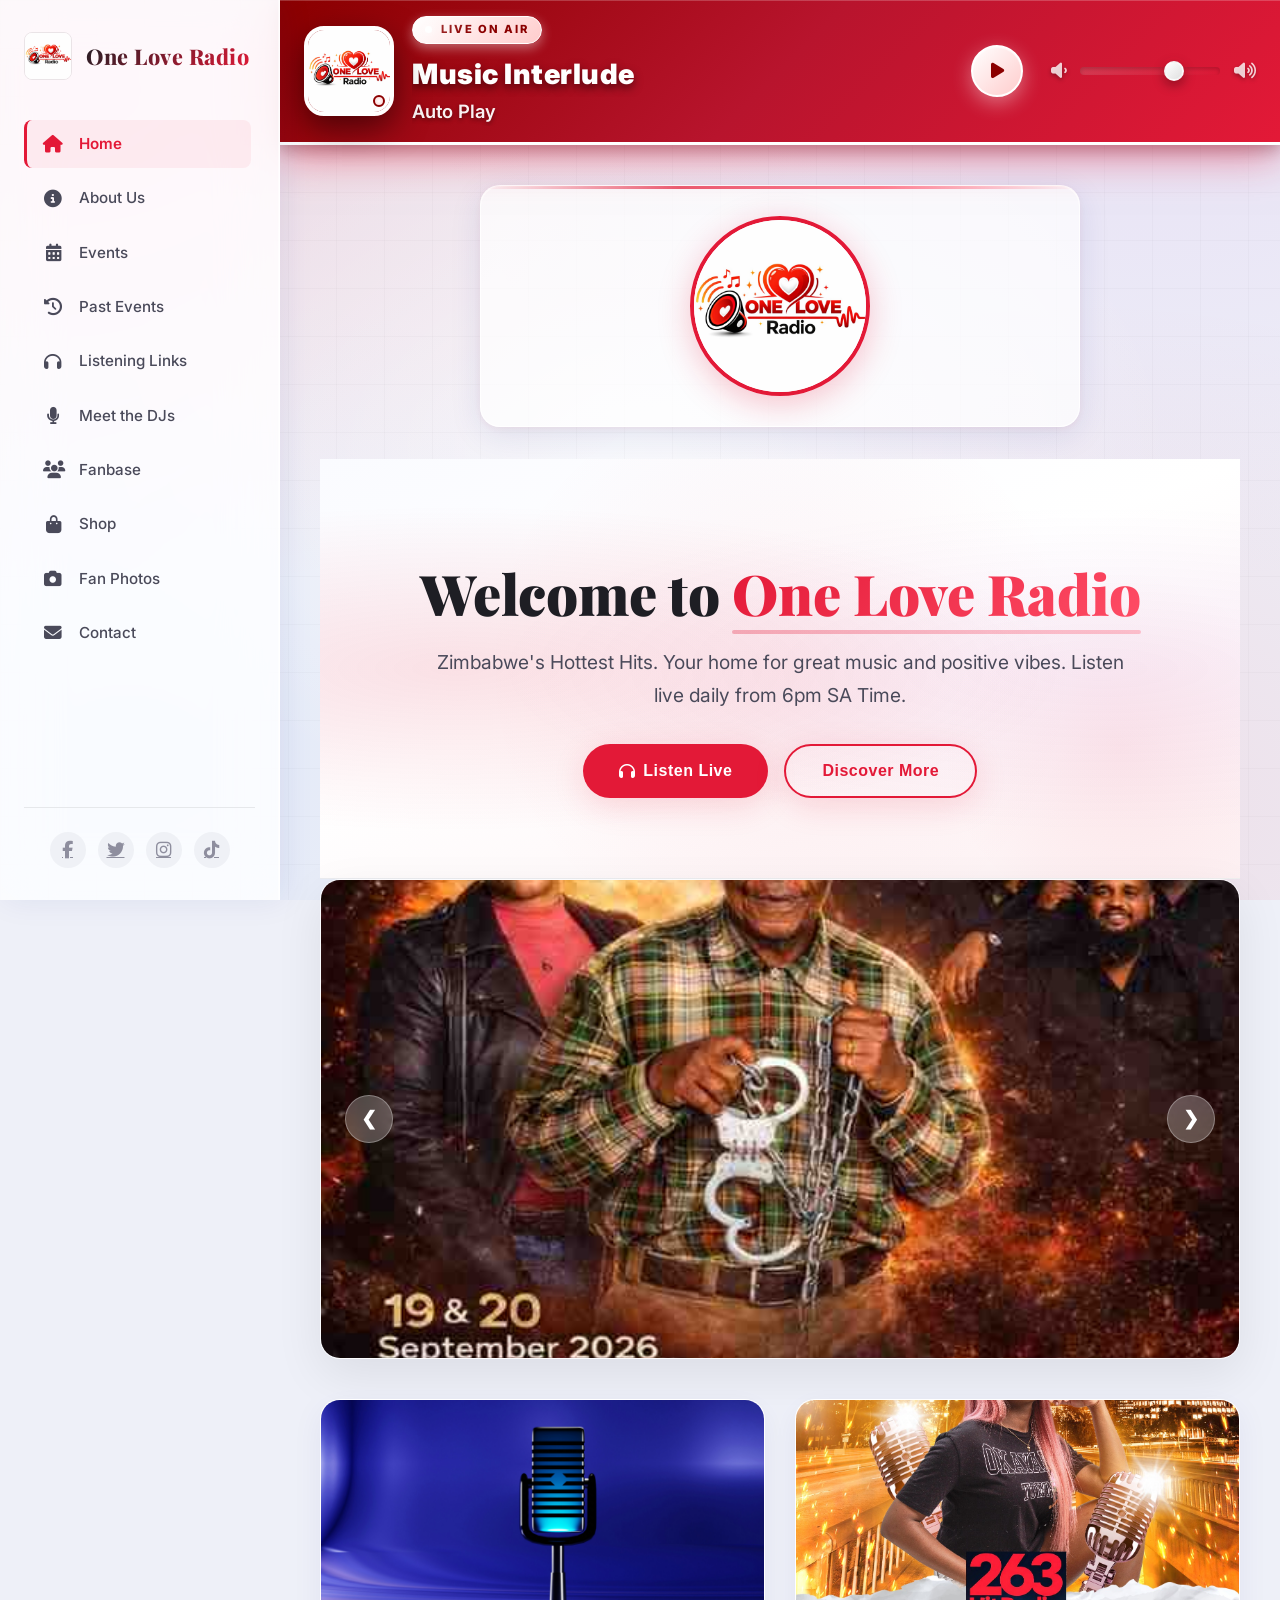
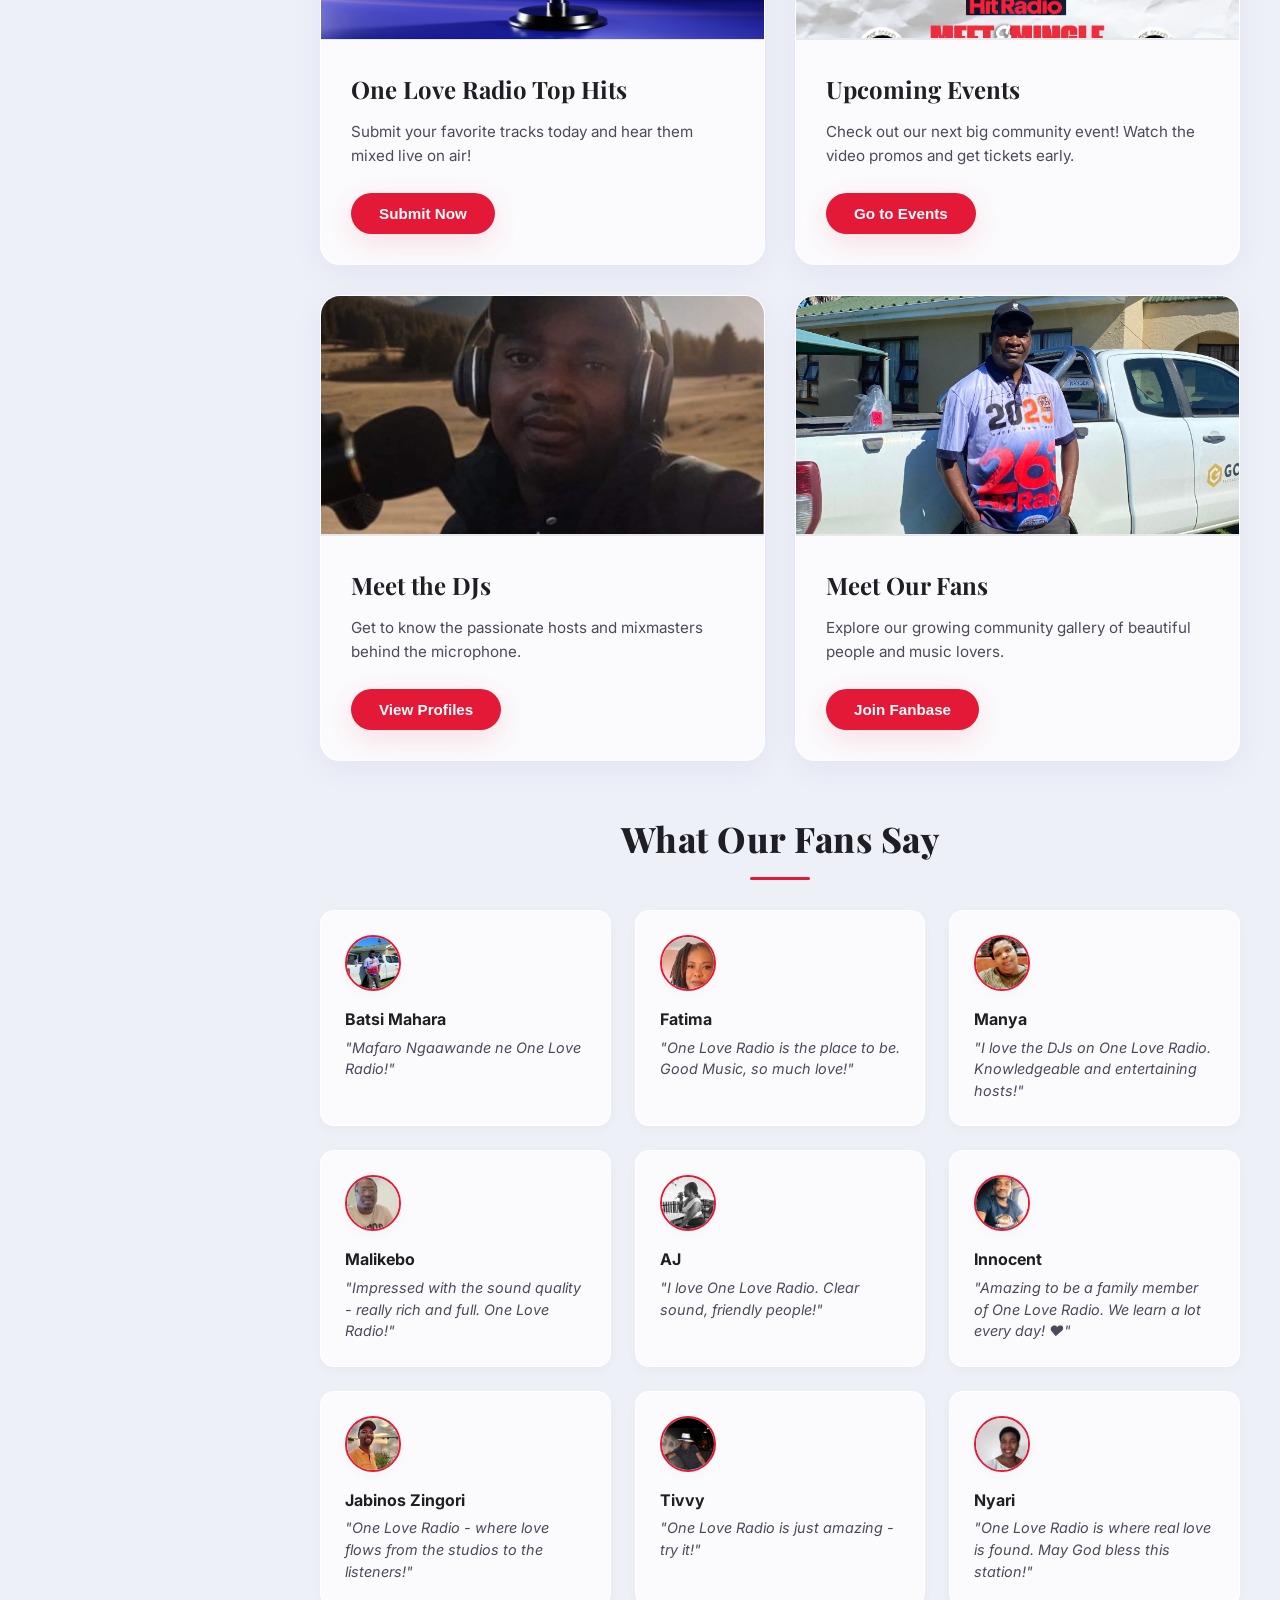
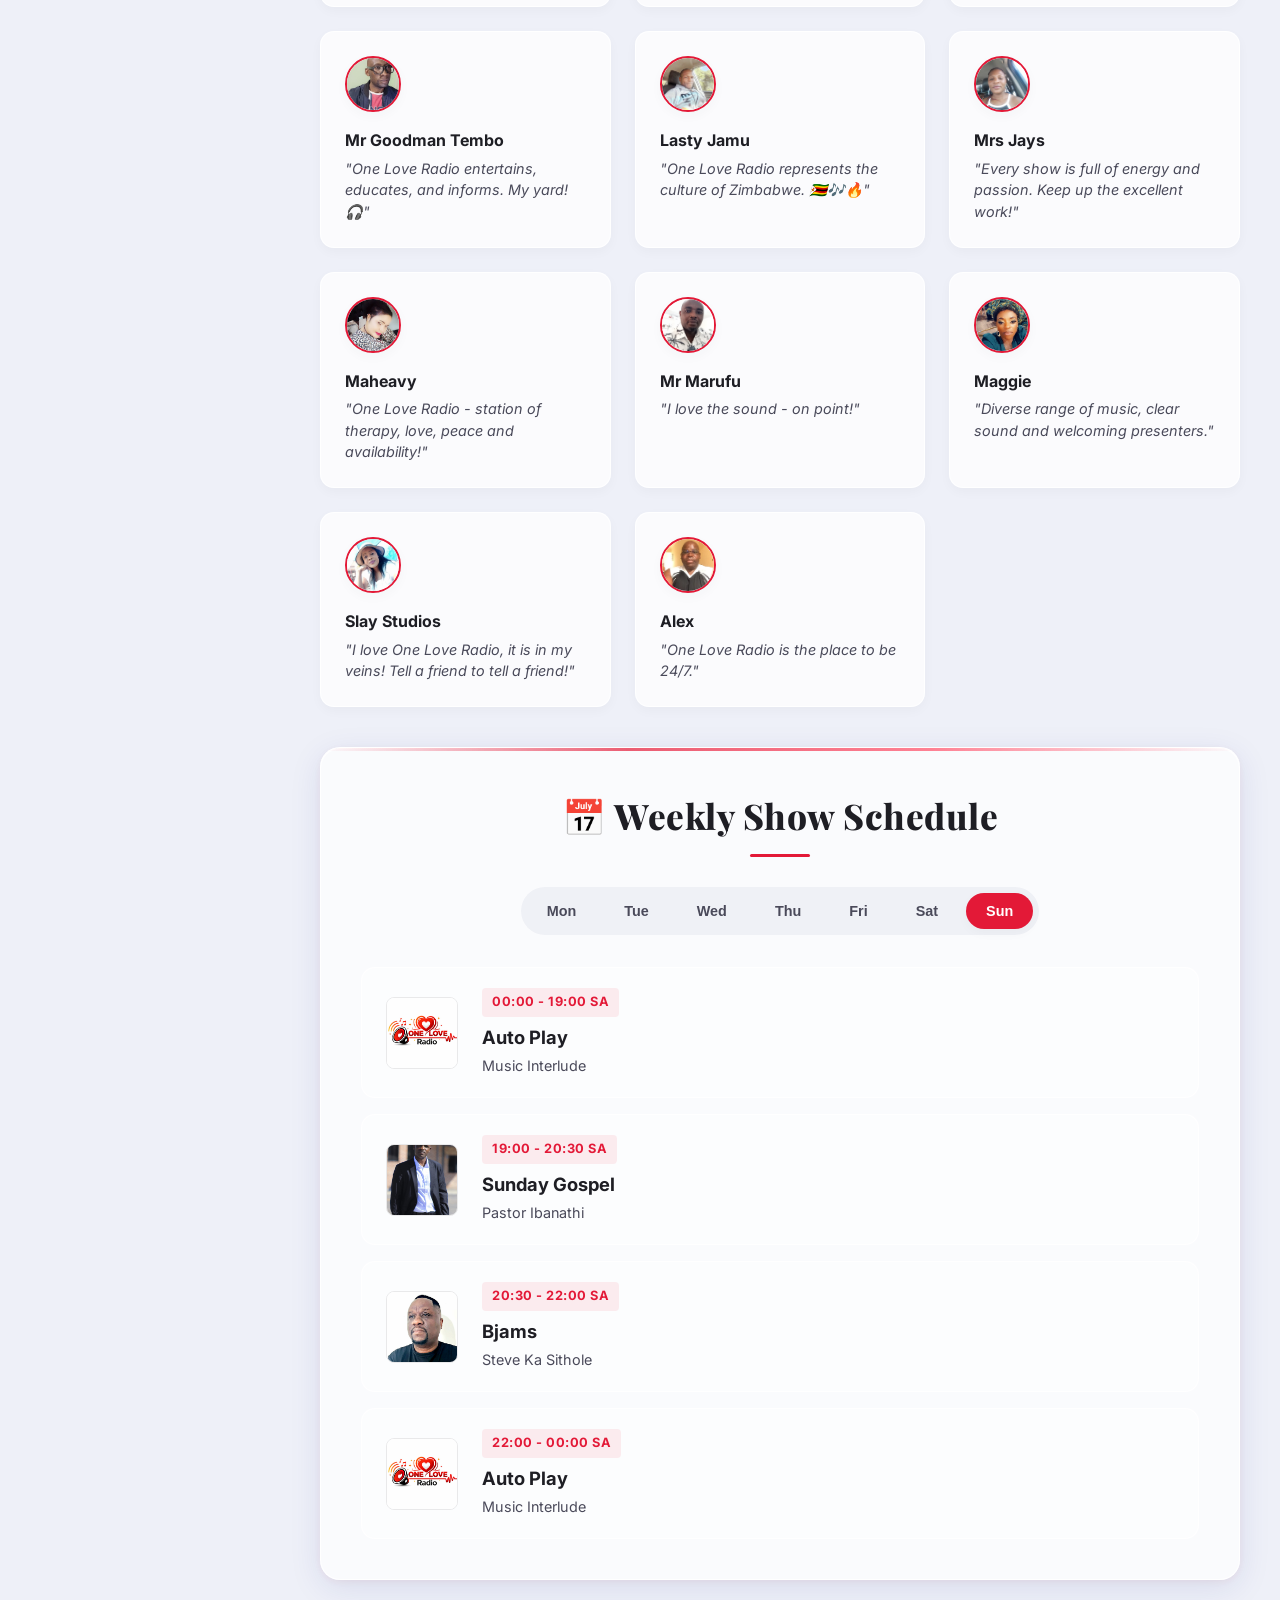
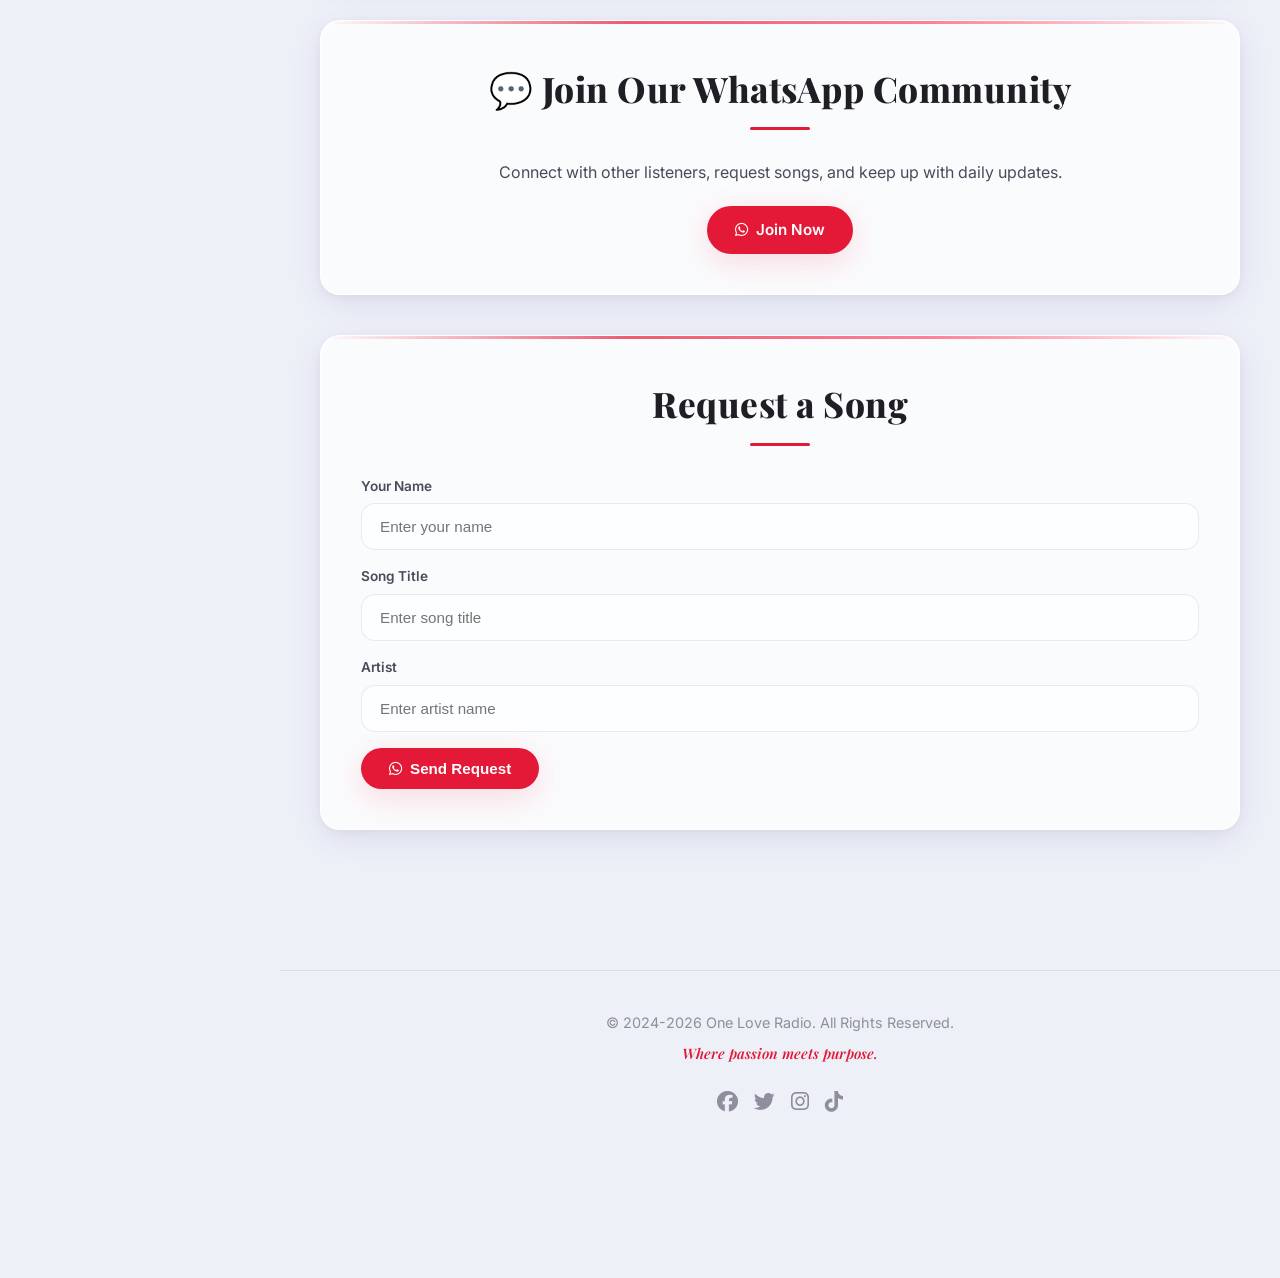
==== index.html @ 029293fd "fix audio" ====
<!DOCTYPE html>
<html lang="en">
<head>
    <meta charset="UTF-8">
    <meta name="viewport" content="width=device-width, initial-scale=1.0">
    <meta name="description" content="One Love Radio - Zimbabwe's Hottest Hits. Your home for great music and positive vibes. Listen live daily from 6pm SA Time.">
    <meta name="theme-color" content="#E31937">
    <title>One Love Radio | Zimbabwe's Hottest Hits</title>
    
    <!-- Premium Google Fonts -->
    <link rel="preconnect" href="https://fonts.googleapis.com">
    <link rel="preconnect" href="https://fonts.gstatic.com" crossorigin>
    <link href="https://fonts.googleapis.com/css2?family=Inter:wght@300;400;500;600;700;800&family=Playfair+Display:wght@600;700;800;900&display=swap" rel="stylesheet">
    
    <!-- Font Awesome Icons -->
    <link rel="stylesheet" href="https://cdnjs.cloudflare.com/ajax/libs/font-awesome/6.5.0/css/all.min.css">
    
    <!-- PWA Favicons -->
    <link rel="apple-touch-icon" sizes="180x180" href="/apple-touch-icon.png">
    <link rel="icon" type="image/png" sizes="32x32" href="/favicon-32x32.png">
    <link rel="icon" type="image/png" sizes="16x16" href="/favicon-16x16.png">
    <link rel="manifest" href="site.webmanifest">
    
    <!-- Custom Redesigned Stylesheet -->
    <link rel="stylesheet" href="css/style.css">
</head>
<body>
    <!-- Skip to main content for accessibility -->
    <a href="#content" class="skip-link">Skip to main content</a>

    <!-- APP WRAPPER FOR REDESIGNED LAYOUT -->
    <div class="app-wrapper">
        
        <!-- DESKTOP LEFT SIDEBAR NAVIGATION -->
        <aside class="sidebar-nav" aria-label="Desktop sidebar navigation">
            <a href="#home-page" class="sidebar-brand" onclick="navigateToPage('home'); return false;">
                <img src="images/onelovelogo.jpeg" alt="One Love Radio Logo" class="sidebar-logo">
                            <span class="sidebar-title" style="color: var(--primary);">One Love Radio</span>
            </a>
            <nav class="sidebar-links" role="navigation">
                <a href="#home-page" class="sidebar-link active" data-page="home"><i class="fas fa-home"></i><span>Home</span></a>
                <a href="#about-page" class="sidebar-link" data-page="about"><i class="fas fa-info-circle"></i><span>About Us</span></a>
                <a href="#events-page" class="sidebar-link" data-page="events"><i class="fas fa-calendar-alt"></i><span>Events</span></a>
                <a href="#past-events-page" class="sidebar-link" data-page="past-events"><i class="fas fa-history"></i><span>Past Events</span></a>
                <a href="#stream-page" class="sidebar-link" data-page="stream"><i class="fas fa-headphones"></i><span>Listening Links</span></a>
                <a href="#djs-page" class="sidebar-link" data-page="djs"><i class="fas fa-microphone"></i><span>Meet the DJs</span></a>
                <a href="#fanbase-page" class="sidebar-link" data-page="fanbase"><i class="fas fa-users"></i><span>Fanbase</span></a>
                <a href="#shop-page" class="sidebar-link" data-page="shop"><i class="fas fa-shopping-bag"></i><span>Shop</span></a>
                <a href="#photos-page" class="sidebar-link" data-page="photos"><i class="fas fa-camera"></i><span>Fan Photos</span></a>
                <a href="#contact-page" class="sidebar-link" data-page="contact"><i class="fas fa-envelope"></i><span>Contact</span></a>
            </nav>
            <div class="sidebar-footer">
                <nav class="socials" aria-label="Sidebar social links">
                    <a href="https://facebook.com" target="_blank" rel="noopener noreferrer" aria-label="Facebook"><i class="fab fa-facebook-f"></i></a>
                    <a href="https://twitter.com" target="_blank" rel="noopener noreferrer" aria-label="Twitter"><i class="fab fa-twitter"></i></a>
                    <a href="https://instagram.com" target="_blank" rel="noopener noreferrer" aria-label="Instagram"><i class="fab fa-instagram"></i></a>
                    <a href="https://tiktok.com" target="_blank" rel="noopener noreferrer" aria-label="TikTok"><i class="fab fa-tiktok"></i></a>
                </nav>
            </div>
        </aside>

        <!-- MAIN CONTENT CONTAINER -->
        <div class="main-content-container">
            
            <!-- STICKY HEADER PLAYER -->
            <div class="sticky-player-header" id="stickyPlayerHeader" role="banner" aria-label="Live Stream Player">
                <div class="sticky-player-content">
                    <div class="sticky-player-left">
                        <div class="sticky-player-avatar">
                            <img id="stickyArtistPhoto" src="images/onelovelogo.jpeg" alt="Current DJ">
                            <div class="sticky-live-dot"></div>
                        </div>
                        <div class="sticky-player-info">
                            <div class="sticky-player-badge"><span class="live-dot"></span> LIVE ON AIR</div>
                            <p class="sticky-player-dj" id="stickyDjName">Music Interlude</p>
                            <p class="sticky-player-track" id="stickyTrackTitle">Zimbabwe's Hottest Hits</p>
                        </div>
                    </div>
                    <div class="sticky-player-controls">
                        <button id="stickyPlayPauseBtn" class="sticky-play-btn" aria-label="Play or pause live stream">
                            <i class="fas fa-play"></i>
                        </button>
                        <div class="sticky-volume-wrapper">
                            <i class="fas fa-volume-down" id="stickyVolDownBtn" title="Mute"></i>
                            <input type="range" id="stickyVolumeControl" class="sticky-volume-slider" min="0" max="1" step="0.05" value="0.7" aria-label="Volume">
                            <i class="fas fa-volume-up" id="stickyVolUpBtn" title="Max Volume"></i>
                        </div>
                    </div>
                </div>
                <!-- Audio element for streaming (HTTP because the SSL cert on the stream server has expired) -->
                <audio id="audioPlayer" preload="none" >
                    <source src="http://altair.streamerr.co:8180/stream" type="audio/aacp">
                    <source src="http://altair.streamerr.co:8180/stream" type="audio/mpeg">
                    Your browser does not support the audio element.
                </audio>
            </div>

            <!-- DYNAMIC MAIN CONTENT VIEWPORTS -->
            <main id="content" role="main" aria-label="Main content">
                
                <!-- HOME PAGE -->
                <section id="home-page" class="page-section active" aria-labelledby="home-heading">
                    <!-- LOGO BANNER — circular One Love logo in a rounded rectangle card -->
                    <div class="logo-banner-card">
                        <img src="images/onelovelogo.jpeg" alt="One Love Radio Logo" class="logo-banner-image">
                    </div>

                    <!-- HERO WELCOME BANNER -->
                    <div class="hero">
                        <div class="hero-content">
                            <h2>Welcome to <span>One Love Radio</span></h2>
                            <p>Zimbabwe's Hottest Hits. Your home for great music and positive vibes. Listen live daily from 6pm SA Time.</p>
                            <div class="hero-cta">
                                <button class="cta" id="listenBtnHero"><i class="fas fa-headphones"></i> Listen Live</button>
                                <button class="cta" onclick="navigateToPage('about'); return false;">Discover More</button>
                            </div>
                        </div>
                    </div>

                    <!-- SLIDESHOW CAROUSEL -->
                    <div class="slideshow-container">
                        <div class="mySlides fade">
                            <img src="images/slideshow_263_connection_event.jpeg" alt="263 Connection Event" style="width:100%;">
                            <div class="slide-label">
                                <h3>263 Connection Event</h3>
                                <p>Join us for the ultimate 263 Connection experience with music, culture, and community.</p>
                            </div>
                        </div>
                        <div class="mySlides fade">
                            <img src="images/slideshow_263_connection_show.jpeg" alt="263 Connection Show" style="width:100%;">
                            <div class="slide-label">
                                <h3>263 Connection Show</h3>
                                <p>Tune in to the 263 Connection show for the best Zimbabwean hits and international grooves.</p>
                            </div>
                        </div>
                        <div class="mySlides fade">
                            <img src="images/slideshow_best_station.jpeg" alt="Best Station" style="width:100%;">
                            <div class="slide-label">
                                <h3>The Best Station</h3>
                                <p>One Love Radio - Zimbabwe's Hottest Hits, bringing you the best radio experience.</p>
                            </div>
                        </div>
                        <div class="mySlides fade">
                            <img src="images/slideshow_nite_groove.jpeg" alt="Nite Groove" style="width:100%;">
                            <div class="slide-label">
                                <h3>Nite Groove</h3>
                                <p>Wind down with the smoothest grooves and the best late-night vibes.</p>
                            </div>
                        </div>
                        <div class="mySlides fade">
                            <img src="images/slideshow_sunday_gospel.jpeg" alt="Sunday Gospel" style="width:100%;">
                            <div class="slide-label">
                                <h3>Sunday Gospel</h3>
                                <p>Spiritual nourishment and gospel music to end your weekend on a high note.</p>
                            </div>
                        </div>
                        <div class="mySlides fade">
                            <img src="images/slideshow_weekend_crossover.jpeg" alt="Weekend Crossover" style="width:100%;">
                            <div class="slide-label">
                                <h3>Weekend Crossover</h3>
                                <p>Start your weekend right with the best crossover hits and non-stop energy.</p>
                            </div>
                        </div>
                        <div class="mySlides fade">
                            <img src="images/event.jpg" alt="Live Event" style="width:100%;">
                            <div class="slide-label">
                                <h3>One Love Live Events</h3>
                                <p>Join us for unforgettable live events where music, culture, and community come together.</p>
                            </div>
                        </div>
                        <div class="mySlides fade">
                            <img src="images/263 Connection Poster.png" alt="263 Connection Poster" style="width:100%;">
                            <div class="slide-label">
                                <h3>263 Connection</h3>
                                <p>The ultimate connection event experience - music, vibes, and community all in one place.</p>
                            </div>
                        </div>
                        <div class="mySlides fade">
                            <img src="images/263hitradioevent.jpg" alt="263 Hit Radio Event" style="width:100%;">
                            <div class="slide-label">
                                <h3>263 Hit Radio Event</h3>
                                <p>Experience the ultimate radio event with music, culture, and entertainment.</p>
                            </div>
                        </div>
                        <a class="prev" onclick="plusSlides(-1)">&#10094;</a>
                        <a class="next" onclick="plusSlides(1)">&#10095;</a>
                    </div>

                    <!-- FEATURE BLOCKS GRID -->
                    <div class="grid">
                        <div class="block">
                            <img src="images/top10.png" alt="One Love Radio Top Hits">
                            <div class="block-content">
                                <h3>One Love Radio Top Hits</h3>
                                <p>Submit your favorite tracks today and hear them mixed live on air!</p>
                                <button class="cta" id="submitSongBtn">Submit Now</button>
                                
                                <div id="songForm" style="display:none; margin-top:20px; padding:20px; background:var(--bg-alt); border-radius:var(--radius-md); border:1px solid var(--border-dark);">
                                    <form onsubmit="event.preventDefault(); submitSong();" style="display:grid; gap:12px;">
                                        <div style="display:grid; gap:4px;">
                                            <label for="songName">Song Name:</label>
                                            <input type="text" id="songName" required>
                                        </div>
                                        <div style="display:grid; gap:4px;">
                                            <label for="artistName">Artist Name:</label>
                                            <input type="text" id="artistName" required>
                                        </div>
                                        <button type="submit" class="cta" style="width:100%;">Send to oneloveradio@gmail.com</button>
                                    </form>
                                </div>
                            </div>
                        </div>

                        <div class="block">
                            <div class="event-slideshow">
                                <img src="images/263hitradioevent.jpg" alt="Upcoming Event" class="event-slide active">
                            </div>
                            <div class="block-content">
                                <h3>Upcoming Events</h3>
                                <p>Check out our next big community event! Watch the video promos and get tickets early.</p>
                                <button class="cta" onclick="navigateToPage('events'); return false;">Go to Events</button>
                            </div>
                        </div>

                        <div class="block dj-slideshow-block">
                            <div class="dj-slideshow">
                                <img src="images/dj Greatman.png" alt="Dj Greatman" class="dj-slide active">
                                <img src="images/dj2.jpg" alt="Bamdiki Munya" class="dj-slide">
                                <img src="images/dj7s.jpg" alt="Dj Lassi" class="dj-slide">
                                <img src="images/Dj Black The Supreme.png" alt="Dj Black" class="dj-slide">
                                <img src="images/DJ Thembie.jpeg" alt="DJ Thembie" class="dj-slide">
                                <img src="images/dj5.jpg" alt="Dj Warren" class="dj-slide">
                                <img src="images/dj3.jpg" alt="Steve Ka Sithole" class="dj-slide">
                                <img src="images/pastor ibininathi sibanda.png" alt="Pastor Ibanathi" class="dj-slide">
                            </div>
                            <div class="block-content">
                                <h3>Meet the DJs</h3>
                                <p>Get to know the passionate hosts and mixmasters behind the microphone.</p>
                                <button class="cta" onclick="navigateToPage('djs'); return false;">View Profiles</button>
                            </div>
                        </div>

                        <div class="block">
                            <div class="fan-slideshow">
                                <img src="fan-photos/fan1 (1).jpeg" alt="Fan 1" class="slide active">
                                <img src="fan-photos/fan1 (2).jpeg" alt="Fan 2" class="slide">
                                <img src="fan-photos/fan1 (3).jpeg" alt="Fan 3" class="slide">
                                <img src="fan-photos/fan1 (4).jpeg" alt="Fan 4" class="slide">
                                <img src="fan-photos/fan1 (5).jpeg" alt="Fan 5" class="slide">
                                <img src="fan-photos/fan1 (6).jpeg" alt="Fan 6" class="slide">
                                <img src="fan-photos/fan1 (7).jpeg" alt="Fan 7" class="slide">
                                <img src="fan-photos/fan1 (8).jpeg" alt="Fan 8" class="slide">
                                <img src="fan-photos/fan1 (9).jpeg" alt="Fan 9" class="slide">
                                <img src="fan-photos/fan1 (10).jpeg" alt="Fan 10" class="slide">
                                <img src="fan-photos/fan1 (11).jpeg" alt="Fan 11" class="slide">
                                <img src="fan-photos/fan1 (12).jpeg" alt="Fan 12" class="slide">
                            </div>
                            <div class="block-content">
                                <h3>Meet Our Fans</h3>
                                <p>Explore our growing community gallery of beautiful people and music lovers.</p>
                                <button class="cta" onclick="navigateToPage('fanbase'); return false;">Join Fanbase</button>
                            </div>
                        </div>
                    </div>

                    <!-- WHAT OUR FANS SAY -->
                    <section class="fans-section" aria-labelledby="fans-heading">
                        <h2 id="fans-heading" class="section-title">What Our Fans Say</h2>
                        <div class="fans-grid" role="list">
                            <article class="fan-card" role="listitem">
                                <img src="fan-photos/fan1 (1).jpeg" alt="Batsi Mahara" loading="lazy">
                                <div class="fan-info">
                                    <h3>Batsi Mahara</h3>
                                    <p>"Mafaro Ngaawande ne One Love Radio!"</p>
                                </div>
                            </article>
                            <article class="fan-card" role="listitem">
                                <img src="fan-photos/fan1 (2).jpeg" alt="Fatima" loading="lazy">
                                <div class="fan-info">
                                    <h3>Fatima</h3>
                                    <p>"One Love Radio is the place to be. Good Music, so much love!"</p>
                                </div>
                            </article>
                            <article class="fan-card" role="listitem">
                                <img src="fan-photos/fan1 (3).jpeg" alt="Manya" loading="lazy">
                                <div class="fan-info">
                                    <h3>Manya</h3>
                                    <p>"I love the DJs on One Love Radio. Knowledgeable and entertaining hosts!"</p>
                                </div>
                            </article>
                            <article class="fan-card" role="listitem">
                                <img src="fan-photos/fan1 (4).jpeg" alt="Malikebo" loading="lazy">
                                <div class="fan-info">
                                    <h3>Malikebo</h3>
                                    <p>"Impressed with the sound quality - really rich and full. One Love Radio!"</p>
                                </div>
                            </article>
                            <article class="fan-card" role="listitem">
                                <img src="fan-photos/fan1 (5).jpeg" alt="AJ" loading="lazy">
                                <div class="fan-info">
                                    <h3>AJ</h3>
                                    <p>"I love One Love Radio. Clear sound, friendly people!"</p>
                                </div>
                            </article>
                            <article class="fan-card" role="listitem">
                                <img src="fan-photos/fan1 (6).jpeg" alt="Innocent" loading="lazy">
                                <div class="fan-info">
                                    <h3>Innocent</h3>
                                    <p>"Amazing to be a family member of One Love Radio. We learn a lot every day! ❤️"</p>
                                </div>
                            </article>
                            <article class="fan-card" role="listitem">
                                <img src="fan-photos/fan1 (7).jpeg" alt="Jabinos Zingori" loading="lazy">
                                <div class="fan-info">
                                    <h3>Jabinos Zingori</h3>
                                    <p>"One Love Radio - where love flows from the studios to the listeners!"</p>
                                </div>
                            </article>
                            <article class="fan-card" role="listitem">
                                <img src="fan-photos/fan1 (8).jpeg" alt="Tivvy" loading="lazy">
                                <div class="fan-info">
                                    <h3>Tivvy</h3>
                                    <p>"One Love Radio is just amazing - try it!"</p>
                                </div>
                            </article>
                            <article class="fan-card" role="listitem">
                                <img src="fan-photos/fan1 (9).jpeg" alt="Nyari" loading="lazy">
                                <div class="fan-info">
                                    <h3>Nyari</h3>
                                    <p>"One Love Radio is where real love is found. May God bless this station!"</p>
                                </div>
                            </article>
                            <article class="fan-card" role="listitem">
                                <img src="fan-photos/fan1 (10).jpeg" alt="Mr Goodman Tembo" loading="lazy">
                                <div class="fan-info">
                                    <h3>Mr Goodman Tembo</h3>
                                    <p>"One Love Radio entertains, educates, and informs. My yard! 🎧"</p>
                                </div>
                            </article>
                            <article class="fan-card" role="listitem">
                                <img src="fan-photos/fan1 (11).jpeg" alt="Lasty Jamu" loading="lazy">
                                <div class="fan-info">
                                    <h3>Lasty Jamu</h3>
                                    <p>"One Love Radio represents the culture of Zimbabwe. 🇿🇼🎶🔥"</p>
                                </div>
                            </article>
                            <article class="fan-card" role="listitem">
                                <img src="fan-photos/fan1 (12).jpeg" alt="Mrs Jays" loading="lazy">
                                <div class="fan-info">
                                    <h3>Mrs Jays</h3>
                                    <p>"Every show is full of energy and passion. Keep up the excellent work!"</p>
                                </div>
                            </article>
                            <article class="fan-card" role="listitem">
                                <img src="fan-photos/fan1 (13).jpeg" alt="Maheavy" loading="lazy">
                                <div class="fan-info">
                                    <h3>Maheavy</h3>
                                    <p>"One Love Radio - station of therapy, love, peace and availability!"</p>
                                </div>
                            </article>
                            <article class="fan-card" role="listitem">
                                <img src="fan-photos/fan1 (14).jpeg" alt="Mr Marufu" loading="lazy">
                                <div class="fan-info">
                                    <h3>Mr Marufu</h3>
                                    <p>"I love the sound - on point!"</p>
                                </div>
                            </article>
                            <article class="fan-card" role="listitem">
                                <img src="fan-photos/fan1 (15).jpeg" alt="Maggie" loading="lazy">
                                <div class="fan-info">
                                    <h3>Maggie</h3>
                                    <p>"Diverse range of music, clear sound and welcoming presenters."</p>
                                </div>
                            </article>
                            <article class="fan-card" role="listitem">
                                <img src="fan-photos/fan1 (16).jpeg" alt="Slay Studios" loading="lazy">
                                <div class="fan-info">
                                    <h3>Slay Studios</h3>
                                    <p>"I love One Love Radio, it is in my veins! Tell a friend to tell a friend!"</p>
                                </div>
                            </article>
                            <article class="fan-card" role="listitem">
                                <img src="fan-photos/fan1 (17).jpeg" alt="Alex" loading="lazy">
                                <div class="fan-info">
                                    <h3>Alex</h3>
                                    <p>"One Love Radio is the place to be 24/7."</p>
                                </div>
                            </article>
                        </div>
                    </section>

                    <!-- INTERACTIVE day-by-day SCHEDULE VIEW -->
                    <div class="glass-card">
                        <h2 class="section-title">📅 Weekly Show Schedule</h2>
                        <div class="schedule-tabs" role="tablist" aria-label="Weekly Schedule Days">
                            <button class="schedule-tab-btn" role="tab" aria-selected="false" data-day="1">Mon</button>
                            <button class="schedule-tab-btn" role="tab" aria-selected="false" data-day="2">Tue</button>
                            <button class="schedule-tab-btn" role="tab" aria-selected="false" data-day="3">Wed</button>
                            <button class="schedule-tab-btn" role="tab" aria-selected="false" data-day="4">Thu</button>
                            <button class="schedule-tab-btn" role="tab" aria-selected="false" data-day="5">Fri</button>
                            <button class="schedule-tab-btn" role="tab" aria-selected="false" data-day="6">Sat</button>
                            <button class="schedule-tab-btn" role="tab" aria-selected="false" data-day="0">Sun</button>
                        </div>

                        <div class="schedule-tabs-content">
                            <!-- MONDAY -->
                            <div class="day-schedule" id="schedule-day-1">
                                <div class="schedule-card">
                                    <img src="images/onelovelogo.jpeg" alt="Music Interlude" class="schedule-dj-thumb">
                                    <div class="schedule-details">
                                        <span class="schedule-time">00:00 - 19:00 SA</span>
                                        <h3 class="schedule-show-name">Auto Play</h3>
                                        <p class="schedule-host">Music Interlude</p>
                                    </div>
                                </div>
                                <div class="schedule-card">
                                    <img src="images/dj Greatman.png" alt="Dj Greatman" class="schedule-dj-thumb">
                                    <div class="schedule-details">
                                        <span class="schedule-time">19:00 - 22:00 SA</span>
                                        <h3 class="schedule-show-name">Drive Time Radio</h3>
                                        <p class="schedule-host">Dj Greatman</p>
                                    </div>
                                </div>
                                <div class="schedule-card">
                                    <img src="images/dj5.jpg" alt="Dj Warren" class="schedule-dj-thumb">
                                    <div class="schedule-details">
                                        <span class="schedule-time">22:00 - 00:00 SA</span>
                                        <h3 class="schedule-show-name">Monday Mellow Madness</h3>
                                        <p class="schedule-host">Dj Warren</p>
                                    </div>
                                </div>
                            </div>

                            <!-- TUESDAY -->
                            <div class="day-schedule" id="schedule-day-2">
                                <div class="schedule-card">
                                    <img src="images/onelovelogo.jpeg" alt="Music Interlude" class="schedule-dj-thumb">
                                    <div class="schedule-details">
                                        <span class="schedule-time">00:00 - 19:00 SA</span>
                                        <h3 class="schedule-show-name">Auto Play</h3>
                                        <p class="schedule-host">Music Interlude</p>
                                    </div>
                                </div>
                                <div class="schedule-card">
                                    <img src="images/dj7s.jpg" alt="Dj Lassi" class="schedule-dj-thumb">
                                    <div class="schedule-details">
                                        <span class="schedule-time">19:00 - 22:00 SA</span>
                                        <h3 class="schedule-show-name">263 Connection</h3>
                                        <p class="schedule-host">Dj Lassi</p>
                                    </div>
                                </div>
                                <div class="schedule-card">
                                    <img src="images/Dj Black The Supreme.png" alt="Dj Black" class="schedule-dj-thumb">
                                    <div class="schedule-details">
                                        <span class="schedule-time">22:00 - 00:00 SA</span>
                                        <h3 class="schedule-show-name">Revivals Jams</h3>
                                        <p class="schedule-host">Dj Black</p>
                                    </div>
                                </div>
                            </div>

                            <!-- WEDNESDAY -->
                            <div class="day-schedule" id="schedule-day-3">
                                <div class="schedule-card">
                                    <img src="images/onelovelogo.jpeg" alt="Music Interlude" class="schedule-dj-thumb">
                                    <div class="schedule-details">
                                        <span class="schedule-time">00:00 - 19:00 SA</span>
                                        <h3 class="schedule-show-name">Auto Play</h3>
                                        <p class="schedule-host">Music Interlude</p>
                                    </div>
                                </div>
                                <div class="schedule-card">
                                    <img src="images/dj2.jpg" alt="Bamdiki Munya" class="schedule-dj-thumb">
                                    <div class="schedule-details">
                                        <span class="schedule-time">19:00 - 22:00 SA</span>
                                        <h3 class="schedule-show-name">Midweek Party</h3>
                                        <p class="schedule-host">Bamdiki Munya</p>
                                    </div>
                                </div>
                                <div class="schedule-card">
                                    <img src="images/onelovelogo.jpeg" alt="Guest Dj" class="schedule-dj-thumb">
                                    <div class="schedule-details">
                                        <span class="schedule-time">22:00 - 00:00 SA</span>
                                        <h3 class="schedule-show-name">Guest Dj</h3>
                                        <p class="schedule-host">Guest Dj</p>
                                    </div>
                                </div>
                            </div>

                            <!-- THURSDAY -->
                            <div class="day-schedule" id="schedule-day-4">
                                <div class="schedule-card">
                                    <img src="images/onelovelogo.jpeg" alt="Music Interlude" class="schedule-dj-thumb">
                                    <div class="schedule-details">
                                        <span class="schedule-time">00:00 - 19:00 SA</span>
                                        <h3 class="schedule-show-name">Auto Play</h3>
                                        <p class="schedule-host">Music Interlude</p>
                                    </div>
                                </div>
                                <div class="schedule-card">
                                    <img src="images/dj7s.jpg" alt="Dj Lassi" class="schedule-dj-thumb">
                                    <div class="schedule-details">
                                        <span class="schedule-time">19:00 - 22:00 SA</span>
                                        <h3 class="schedule-show-name">The Rhythm Connect</h3>
                                        <p class="schedule-host">Dj Lassi</p>
                                    </div>
                                </div>
                                <div class="schedule-card">
                                    <img src="images/Dj Black The Supreme.png" alt="Dj Black" class="schedule-dj-thumb">
                                    <div class="schedule-details">
                                        <span class="schedule-time">22:00 - 00:00 SA</span>
                                        <h3 class="schedule-show-name">Lovers Jams</h3>
                                        <p class="schedule-host">Dj Black</p>
                                    </div>
                                </div>
                            </div>

                            <!-- FRIDAY -->
                            <div class="day-schedule" id="schedule-day-5">
                                <div class="schedule-card">
                                    <img src="images/onelovelogo.jpeg" alt="Music Interlude" class="schedule-dj-thumb">
                                    <div class="schedule-details">
                                        <span class="schedule-time">00:00 - 19:00 SA</span>
                                        <h3 class="schedule-show-name">Auto Play</h3>
                                        <p class="schedule-host">Music Interlude</p>
                                    </div>
                                </div>
                                <div class="schedule-card">
                                    <img src="images/dj2.jpg" alt="Bamdiki Munya" class="schedule-dj-thumb">
                                    <div class="schedule-details">
                                        <span class="schedule-time">19:00 - 22:00 SA</span>
                                        <h3 class="schedule-show-name">The Weekend Crossover Show</h3>
                                        <p class="schedule-host">Bamdiki Munya</p>
                                    </div>
                                </div>
                                <div class="schedule-card">
                                    <img src="images/dj5.jpg" alt="Dj Warren" class="schedule-dj-thumb">
                                    <div class="schedule-details">
                                        <span class="schedule-time">22:00 - 00:00 SA</span>
                                        <h3 class="schedule-show-name">Friday Night Life</h3>
                                        <p class="schedule-host">Dj Warren</p>
                                    </div>
                                </div>
                            </div>

                            <!-- SATURDAY -->
                            <div class="day-schedule" id="schedule-day-6">
                                <div class="schedule-card">
                                    <img src="images/onelovelogo.jpeg" alt="Music Interlude" class="schedule-dj-thumb">
                                    <div class="schedule-details">
                                        <span class="schedule-time">00:00 - 16:00 SA</span>
                                        <h3 class="schedule-show-name">Auto Play</h3>
                                        <p class="schedule-host">Music Interlude</p>
                                    </div>
                                </div>
                                <div class="schedule-card">
                                    <img src="images/DJ Thembie.jpeg" alt="DJ Thembie" class="schedule-dj-thumb">
                                    <div class="schedule-details">
                                        <span class="schedule-time">16:00 - 19:00 SA</span>
                                        <h3 class="schedule-show-name">Mutserendende we Ngoma</h3>
                                        <p class="schedule-host">DJ Thembie okaMpangazitha</p>
                                    </div>
                                </div>
                                <div class="schedule-card">
                                    <img src="images/dj5.jpg" alt="Dj Warren" class="schedule-dj-thumb">
                                    <div class="schedule-details">
                                        <span class="schedule-time">19:00 - 22:00 SA</span>
                                        <h3 class="schedule-show-name">SOS</h3>
                                        <p class="schedule-host">Dj Warren</p>
                                    </div>
                                </div>
                                <div class="schedule-card">
                                    <img src="images/dj3.jpg" alt="Steve Ka Sithole" class="schedule-dj-thumb">
                                    <div class="schedule-details">
                                        <span class="schedule-time">22:00 - 00:00 SA</span>
                                        <h3 class="schedule-show-name">Bjams</h3>
                                        <p class="schedule-host">Steve Ka Sithole</p>
                                    </div>
                                </div>
                            </div>

                            <!-- SUNDAY -->
                            <div class="day-schedule" id="schedule-day-0">
                                <div class="schedule-card">
                                    <img src="images/onelovelogo.jpeg" alt="Music Interlude" class="schedule-dj-thumb">
                                    <div class="schedule-details">
                                        <span class="schedule-time">00:00 - 19:00 SA</span>
                                        <h3 class="schedule-show-name">Auto Play</h3>
                                        <p class="schedule-host">Music Interlude</p>
                                    </div>
                                </div>
                                <div class="schedule-card">
                                    <img src="images/pastor ibininathi sibanda.png" alt="Pastor Ibanathi" class="schedule-dj-thumb">
                                    <div class="schedule-details">
                                        <span class="schedule-time">19:00 - 20:30 SA</span>
                                        <h3 class="schedule-show-name">Sunday Gospel</h3>
                                        <p class="schedule-host">Pastor Ibanathi</p>
                                    </div>
                                </div>
                                <div class="schedule-card">
                                    <img src="images/dj3.jpg" alt="Steve Ka Sithole" class="schedule-dj-thumb">
                                    <div class="schedule-details">
                                        <span class="schedule-time">20:30 - 22:00 SA</span>
                                        <h3 class="schedule-show-name">Bjams</h3>
                                        <p class="schedule-host">Steve Ka Sithole</p>
                                    </div>
                                </div>
                                <div class="schedule-card">
                                    <img src="images/onelovelogo.jpeg" alt="Music Interlude" class="schedule-dj-thumb">
                                    <div class="schedule-details">
                                        <span class="schedule-time">22:00 - 00:00 SA</span>
                                        <h3 class="schedule-show-name">Auto Play</h3>
                                        <p class="schedule-host">Music Interlude</p>
                                    </div>
                                </div>
                            </div>
                        </div>
                    </div>

                    <!-- WHATSAPP BANNER -->
                    <div class="glass-card" style="text-align:center;">
                        <h2 class="section-title">💬 Join Our WhatsApp Community</h2>
                        <p style="color:var(--text-secondary); margin-bottom: 20px;">Connect with other listeners, request songs, and keep up with daily updates.</p>
                        <a href="https://chat.whatsapp.com/KnwSpDRRsRG3JqqCPfanB1" class="cta" target="_blank"><i class="fab fa-whatsapp"></i> Join Now</a>
                    </div>

                    <!-- REQUEST A SONG FORM -->
                    <div class="glass-card">
                        <h2 class="section-title">Request a Song</h2>
                        <form id="whatsappForm" class="song-request-form" aria-label="Song request form">
                            <div style="display:grid; gap:16px;">
                                <div>
                                    <label for="name">Your Name</label>
                                    <input type="text" id="name" placeholder="Enter your name" required>
                                </div>
                                <div>
                                    <label for="title">Song Title</label>
                                    <input type="text" id="title" placeholder="Enter song title" required>
                                </div>
                                <div>
                                    <label for="artist">Artist</label>
                                    <input type="text" id="artist" placeholder="Enter artist name" required>
                                </div>
                                <button type="submit" class="cta"><i class="fab fa-whatsapp"></i> Send Request</button>
                            </div>
                        </form>
                    </div>
                </section>

                <!-- ABOUT PAGE -->
                <section id="about-page" class="page-section" aria-labelledby="about-heading">
                    <div class="glass-card">
                        <h2 id="about-heading" class="section-title">About Us</h2>
                        <div class="about-content" style="display:grid; gap:20px;">
                            <p>Hello and welcome to One Love Radio - the radio station of choice where people with like-minded ideas meet and mingle, where passion meets purpose. We bring you the best in music, entertainment, and education.</p>
                            <p>Founded in November 2024, One Love Radio was created to bring together joy, love, and happiness to its fans. Whether you are tuning in for the music, the stories, or the vibes, you are part of a community that celebrates and connects everyone. Our live broadcasting starts from 6pm SA Time daily.</p>
                            <p class="highlight-text" style="font-size:1.2rem; font-weight:700; color:var(--primary); font-family:'Playfair Display', serif; text-align:center; padding:20px; border-radius:var(--radius-md); background:var(--bg-alt);">Give us a try and let us know what you think. One Love Radio - a station of pure love and entertainment.</p>
                        </div>
                    </div>
                </section>

                <!-- EVENTS PAGE -->
                <section id="events-page" class="page-section" aria-labelledby="events-heading">
                    <div class="event-promo glass-card">
                        <h2 id="events-heading" class="section-title">📢 263 Connection Event</h2>
                        <p style="text-align:center; margin-bottom:30px; color:var(--text-secondary);">The ultimate connection event experience! Watch the promo video and get ready for an unforgettable time.</p>
                    </div>
                    
                    <div class="events-showcase" style="margin-bottom:40px;">
                        <div class="glass-card" style="padding:30px;">
                            <h2 class="section-title">🎉 Current Event: 263 Connection</h2>
                            <p style="text-align:center; color:var(--text-secondary); margin-bottom:30px; max-width:700px; margin-left:auto; margin-right:auto;">The ultimate radio experience is here. Join us for the 263 Connection event where music, culture, and community come together for an unforgettable experience.</p>
                            
                            <div class="event-poster-container" style="max-width:500px; margin:0 auto 30px auto; border-radius:var(--radius-md); overflow:hidden; box-shadow:var(--shadow-md); border:1px solid var(--border);">
                                <img src="images/263 Connection Poster.png" alt="263 Connection Poster" class="event-poster-image" style="width:100%; height:auto; display:block;">
                            </div>
                            
                            <p class="event-tagline" style="text-align:center; font-family:'Playfair Display', serif; font-size:1.3rem; font-weight:700; margin-bottom:30px; color:var(--primary);">263 Connection — Where passion meets purpose.</p>
                            
                            <div class="event-video-container" style="max-width:640px; margin:0 auto 30px auto; border-radius:var(--radius-md); overflow:hidden; border:1px solid var(--border); box-shadow:var(--shadow-md);">
                                <video controls playsinline preload="metadata" style="width:100%; display:block;"><source src="images/263connectioneventvid.mp4" type="video/mp4">Your browser does not support video.</video>
                            </div>
                            
                            <div style="text-align:center; margin-top:30px;"><a href="https://chat.whatsapp.com/KnwSpDRRsRG3JqqCPfanB1" class="cta" target="_blank"><i class="fab fa-whatsapp"></i> Join Event Updates</a></div>
                        </div>
                    </div>

                    <!-- EVENTS CALENDAR -->
                    <div class="glass-card">
                        <div class="calendar-header">
                            <h2 class="section-title" style="margin-bottom:0;">Events Calendar</h2>
                            <div class="month-nav">
                                <button id="prevMonthBtn" aria-label="Previous month"><i class="fas fa-chevron-left"></i></button>
                                <span id="calendarMonthLabel" style="font-size:1.1rem; font-weight:700;">Month Year</span>
                                <button id="nextMonthBtn" aria-label="Next month"><i class="fas fa-chevron-right"></i></button>
                            </div>
                        </div>
                        <div class="calendar-wrapper">
                            <table class="calendar-table">
                                <thead>
                                    <tr>
                                        <th>Monday</th>
                                        <th>Tuesday</th>
                                        <th>Wednesday</th>
                                        <th>Thursday</th>
                                        <th>Friday</th>
                                        <th>Saturday</th>
                                        <th>Sunday</th>
                                    </tr>
                                </thead>
                                <tbody id="calendarTableBody">
                                    <!-- Calendar content rendered via JavaScript -->
                                </tbody>
                            </table>
                        </div>
                    </div>

                    <!-- SUBMIT AN EVENT FORM -->
                    <div class="glass-card event-form">
                        <h3 class="section-title">Submit an Event</h3>
                        <form id="eventWhatsappForm" autocomplete="off">
                            <fieldset>
                                <legend>Your Details</legend>
                                <div style="display:grid; gap:16px; margin-bottom:16px;">
                                    <div>
                                        <label for="eventName">Name</label>
                                        <input type="text" id="eventName" required>
                                    </div>
                                    <div>
                                        <label for="eventEmail">Email</label>
                                        <input type="email" id="eventEmail" required>
                                    </div>
                                    <div>
                                        <label for="eventContact">Contact</label>
                                        <input type="text" id="eventContact" required>
                                    </div>
                                </div>
                            </fieldset>
                            
                            <fieldset>
                                <legend>Event Info</legend>
                                <div style="display:grid; gap:16px;">
                                    <div>
                                        <label for="eventTitle">Event Name</label>
                                        <input type="text" id="eventTitle" required>
                                    </div>
                                    <div style="display:grid; grid-template-columns:1fr 1fr; gap:16px;">
                                        <div>
                                            <label for="eventFrom">From Date</label>
                                            <input type="date" id="eventFrom" required>
                                        </div>
                                        <div>
                                            <label for="eventTo">To Date</label>
                                            <input type="date" id="eventTo" required>
                                        </div>
                                    </div>
                                    <div style="display:grid; grid-template-columns:1fr 1fr; gap:16px;">
                                        <div>
                                            <label for="eventStart">Start Time</label>
                                            <input type="time" id="eventStart" required>
                                        </div>
                                        <div>
                                            <label for="eventEnd">End Time</label>
                                            <input type="time" id="eventEnd" required>
                                        </div>
                                    </div>
                                    <div>
                                        <label for="eventLocation">Location Name</label>
                                        <input type="text" id="eventLocation" placeholder="e.g. Harare Gardens" required>
                                    </div>
                                    <div>
                                        <label for="eventAddress">Street Address</label>
                                        <input type="text" id="eventAddress" required>
                                    </div>
                                    <div style="display:grid; grid-template-columns:1fr 1fr 1fr; gap:16px;">
                                        <div>
                                            <label for="eventCity">City</label>
                                            <input type="text" id="eventCity" required>
                                        </div>
                                        <div>
                                            <label for="eventProvince">Province</label>
                                            <input type="text" id="eventProvince" required>
                                        </div>
                                        <div>
                                            <label for="eventPrice">Price (Ticket)</label>
                                            <input type="text" id="eventPrice" placeholder="e.g. Free / $10">
                                        </div>
                                    </div>
                                    <div>
                                        <label for="eventEventContact">Organizer Contact Details</label>
                                        <input type="text" id="eventEventContact">
                                    </div>
                                    <div>
                                        <label for="eventDescription">Description (Max 600 chars)</label>
                                        <textarea id="eventDescription" maxlength="600" placeholder="Tell us about the event details..." rows="4" required></textarea>
                                    </div>
                                    <div style="display:flex; align-items:center; gap:10px;">
                                        <input type="checkbox" id="eventConsent" required style="width:auto; margin:0;">
                                        <label for="eventConsent" style="margin:0; font-size:0.85rem;">I consent to my event data being collected and displayed.</label>
                                    </div>
                                </div>
                            </fieldset>
                            <button type="submit" class="cta">Submit Event</button>
                        </form>
                        
                        <div class="disclaimer">
                            <h4>NOTES:</h4>
                            <ul>
                                <li>Use the 24-hour clock format for times.</li>
                                <li>Keep descriptions under 600 characters.</li>
                            </ul>
                            <h4>DISCLAIMER:</h4>
                            <ul>
                                <li>Submitted events can take up to 24 hours to appear.</li>
                                <li>Events submitted after 2PM on Fridays will appear on Mondays.</li>
                            </ul>
                        </div>
                    </div>
                </section>

                <!-- STREAM / LISTENING LINKS PAGE -->
                <section id="stream-page" class="page-section" aria-labelledby="stream-heading">
                    <div class="glass-card" style="padding:0; overflow:hidden;">
                        <div class="stream-hero">
                            <img src="images/streaming.jpg" alt="Streaming Radio">
                            <div class="hero-overlay">
                                <h1 id="stream-heading">Multiple Ways To Tune In</h1>
                                <p>Choose your preferred stream link or platform below</p>
                            </div>
                        </div>
                    </div>
                    
                    <div class="glass-card">
                        <h2 class="section-title">Primary Streams</h2>
                        <div class="stream-grid">
                            <div class="stream-card highlight">
                                <div class="stream-icon"><i class="fas fa-star"></i></div>
                                <h3>Main Stream</h3>
                                <p>Our flagship high-quality direct audio stream.</p>
                                <a href="https://altair.streamerr.co/public/263hitradio" class="stream-button" target="_blank" rel="noopener noreferrer"><i class="fas fa-play"></i> Listen Now</a>
                            </div>
                            <div class="stream-card">
                                <div class="stream-icon"><i class="fas fa-globe"></i></div>
                                <h3>Web Player</h3>
                                <p>Stream directly inside your browser player.</p>
                                <a href="https://vega.streamerr.co/stationsite/263_hit_radio_" class="stream-button" target="_blank" rel="noopener noreferrer"><i class="fas fa-play"></i> Open Player</a>
                            </div>
                        </div>
                    </div>
                    
                    <div class="glass-card">
                        <h2 class="section-title">Radio Directories</h2>
                        <div class="stream-grid">
                            <div class="stream-card">
                                <div class="stream-icon"><i class="fas fa-broadcast-tower"></i></div>
                                <h3>TheOneStopRadio</h3>
                                <p>Featured on a popular global radio index.</p>
                                <a href="https://theonestopradio.com/radio/zw-263-hit-radio" class="stream-button" target="_blank" rel="noopener noreferrer"><i class="fas fa-external-link-alt"></i> Visit Platform</a>
                            </div>
                            <div class="stream-card">
                                <div class="stream-icon"><i class="fas fa-wifi"></i></div>
                                <h3>Radioline</h3>
                                <p>Tuned via international online directories.</p>
                                <a href="https://www.radioline.co/en/radios/263_hit_radio" class="stream-button" target="_blank" rel="noopener noreferrer"><i class="fas fa-external-link-alt"></i> Visit Platform</a>
                            </div>
                            <div class="stream-card">
                                <div class="stream-icon"><i class="fas fa-globe"></i></div>
                                <h3>LiveOnlineRadio</h3>
                                <p>Discoverable via global directory catalog.</p>
                                <a href="https://liveonlineradio.net/es/263-hit-radio" class="stream-button" target="_blank" rel="noopener noreferrer"><i class="fas fa-external-link-alt"></i> Visit Platform</a>
                            </div>
                            <div class="stream-card">
                                <div class="stream-icon"><i class="fas fa-music"></i></div>
                                <h3>LiveRadio.ie</h3>
                                <p>Streaming directory based in Ireland.</p>
                                <a href="https://www.liveradio.ie/stations/263-hit-radio" class="stream-button" target="_blank" rel="noopener noreferrer"><i class="fas fa-external-link-alt"></i> Visit Platform</a>
                            </div>
                            <div class="stream-card">
                                <div class="stream-icon"><i class="fas fa-radio"></i></div>
                                <h3>OnlineRadioBox</h3>
                                <p>Popular mobile streaming application & site.</p>
                                <a href="https://onlineradiobox.com/uk/263hit/" class="stream-button" target="_blank" rel="noopener noreferrer"><i class="fas fa-external-link-alt"></i> Visit Platform</a>
                            </div>
                            <div class="stream-card">
                                <div class="stream-icon"><i class="fas fa-spinner"></i></div>
                                <h3>RadioSpinner</h3>
                                <p>Global radio portal and network explorer.</p>
                                <a href="https://radiospinner.com/gb/263-hit-radio-49663/" class="stream-button" target="_blank" rel="noopener noreferrer"><i class="fas fa-external-link-alt"></i> Visit Platform</a>
                            </div>
                        </div>
                    </div>
                </section>

                <!-- MEET THE DJs PAGE (updated from index2.html) -->
                <section id="djs-page" class="page-section" aria-labelledby="djs-heading">
                    <div class="glass-card">
                        <h2 id="djs-heading" class="section-title">🌟 Prime Time Crew</h2>
                        <div class="dj-grid">
                            
                            <div class="dj-card">
                                <div class="dj-image-container">
                                    <img src="images/dj Greatman.png" alt="Dj Greatman" class="dj-image">
                                </div>
                                <div class="dj-info">
                                    <h3>Dj Greatman</h3>
                                    <div class="dj-schedule">
                                        <i class="fas fa-calendar-day"></i> Monday 19:00–22:00 SA
                                    </div>
                                    <p class="dj-bio">Bringing the energy on Drive Time Radio! Great tunes, great vibes, and the perfect soundtrack for your evening commute.</p>
                                    <div class="show-name">
                                        <i class="fas fa-microphone"></i> "Drive Time Radio"
                                    </div>
                                </div>
                            </div>
                            
                            <div class="dj-card">
                                <div class="dj-image-container">
                                    <img src="images/dj2.jpg" alt="Bamdiki Munya" class="dj-image">
                                </div>
                                <div class="dj-info">
                                    <h3>Bamdiki Munya</h3>
                                    <div class="dj-schedule">
                                        <i class="fas fa-calendar-day"></i> Wednesday 19:00–22:00 & Friday 19:00–22:00 SA
                                    </div>
                                    <p class="dj-bio">The people's DJ specializing in urban grooves and classic Zimbabwean hits. Hosts the Midweek Party and Weekend Crossover Show.</p>
                                    <div class="show-name">
                                        <i class="fas fa-microphone"></i> "Midweek Party & The weekend crossover show"
                                    </div>
                                </div>
                            </div>
                            
                            <div class="dj-card">
                                <div class="dj-image-container">
                                    <img src="images/dj7s.jpg" alt="Dj Lassi" class="dj-image">
                                </div>
                                <div class="dj-info">
                                    <h3>Dj Lassi</h3>
                                    <div class="dj-schedule">
                                        <i class="fas fa-calendar-day"></i> Tuesday 19:00–22:00 & Thursday 19:00–22:00 SA
                                    </div>
                                    <p class="dj-bio">International grooves specialist bringing you the best global sounds. Master of world music fusion and cross-cultural beats.</p>
                                    <div class="show-name">
                                        <i class="fas fa-microphone"></i> "263 Connection & The Rhythm Connect"
                                    </div>
                                </div>
                            </div>

                            <div class="dj-card">
                                <div class="dj-image-container">
                                    <img src="images/Dj Black The Supreme.png" alt="Dj Black" class="dj-image">
                                </div>
                                <div class="dj-info">
                                    <h3>Dj Black</h3>
                                    <div class="dj-schedule">
                                        <i class="fas fa-calendar-day"></i> Tuesday 22:00–00:00 & Thursday 22:00–00:00 SA
                                    </div>
                                    <p class="dj-bio">Spinning the best revival jams and lovers' specials. Bringing soul, rhythm, and late-night vibes to the airwaves.</p>
                                    <div class="show-name">
                                        <i class="fas fa-microphone"></i> "Revivals jams & Lovers jams"
                                    </div>
                                </div>
                            </div>
                        </div>
                    </div>

                    <div class="glass-card">
                        <h2 class="section-title">🎶 Weekend Warriors</h2>
                        <div class="dj-grid">
                            
                            <div class="dj-card">
                                <div class="dj-image-container">
                                    <img src="images/DJ Thembie.jpeg" alt="DJ Thembie" class="dj-image">
                                </div>
                                <div class="dj-info">
                                    <h3>DJ Thembie okaMpangazitha</h3>
                                    <div class="dj-schedule">
                                        <i class="fas fa-calendar-day"></i> Saturday 16:00–19:00 SA
                                    </div>
                                    <p class="dj-bio">Bringing the heat on Saturday afternoons with Mutserendende we Ngoma and Sounds on Saturday! Get ready for an unforgettable weekend vibe.</p>
                                    <div class="show-name">
                                        <i class="fas fa-microphone"></i> "Mutserendende we Ngoma & Sounds on Saturday"
                                    </div>
                                </div>
                            </div>
                            
                            <div class="dj-card">
                                <div class="dj-image-container">
                                    <img src="images/dj5.jpg" alt="Dj Warren" class="dj-image">
                                </div>
                                <div class="dj-info">
                                    <h3>Dj Warren</h3>
                                    <div class="dj-schedule">
                                        <i class="fas fa-calendar-day"></i> Monday 22:00–00:00, Friday 22:00–00:00 & Saturday 19:00–22:00 SA
                                    </div>
                                    <p class="dj-bio">The young gun bringing fresh energy and the latest chart-toppers. From Monday Mellow Madness to Friday Night Life and Saturday SOS.</p>
                                    <div class="show-name">
                                        <i class="fas fa-microphone"></i> "Monday Mellow Madness, Friday Night Life & SOS"
                                    </div>
                                </div>
                            </div>
                            
                            <div class="dj-card">
                                <div class="dj-image-container">
                                    <img src="images/dj3.jpg" alt="Steve Ka Sithole" class="dj-image">
                                </div>
                                <div class="dj-info">
                                    <h3>Steve Ka Sithole</h3>
                                    <div class="dj-schedule">
                                        <i class="fas fa-calendar-day"></i> Saturday 22:00–00:00 & Sunday 20:30–22:00 SA
                                    </div>
                                    <p class="dj-bio">Afrofusion specialist and the master of Bjams. Blending contemporary African beats with global sounds for the perfect weekend wind-down.</p>
                                    <div class="show-name">
                                        <i class="fas fa-microphone"></i> "Bjams"
                                    </div>
                                </div>
                            </div>
                            
                            <div class="dj-card">
                                <div class="dj-image-container">
                                    <img src="images/pastor ibininathi sibanda.png" alt="Pastor Ibanathi" class="dj-image">
                                </div>
                                <div class="dj-info">
                                    <h3>Pastor Ibanathi</h3>
                                    <div class="dj-schedule">
                                        <i class="fas fa-calendar-day"></i> Sunday 19:00–20:30 SA
                                    </div>
                                    <p class="dj-bio">Bringing spiritual nourishment and gospel music to end your weekend on a high note. Sunday Gospel with Pastor Ibanathi.</p>
                                    <div class="show-name">
                                        <i class="fas fa-microphone"></i> "Sunday Gospel"
                                    </div>
                                </div>
                            </div>
                            
                            <div class="dj-card">
                                <div class="dj-image-container">
                                    <img src="images/onelovelogo.jpeg" alt="Music Interlude" class="dj-image">
                                </div>
                                <div class="dj-info">
                                    <h3>Music Interlude</h3>
                                    <div class="dj-schedule">
                                        <i class="fas fa-calendar-day"></i> Daily 00:00–19:00 SA
                                    </div>
                                    <p class="dj-bio">Our intelligent playlist system keeps the music flowing 24/7 with perfect mixes of Zimbabwe's hottest hits.</p>
                                    <div class="show-name">
                                        <i class="fas fa-microphone"></i> "Auto Play — Non-Stop Hits"
                                    </div>
                                </div>
                            </div>
                        </div>
                    </div>

                    <div class="glass-card">
                        <h2 class="section-title">🎤 Want To Join Our Team?</h2>
                        <div class="join-team">
                            <div class="join-text">
                                <h3>DJ Applications Open!</h3>
                                <p>We're always looking for talented DJs and presenters to join the One Love Radio family. If you've got skills on the decks and a passion for Zimbabwean music, we want to hear from you!</p>
                                <ul>
                                    <li>Knowledge of Zimbabwean music genres</li>
                                    <li>Ability to engage listeners</li>
                                    <li>Professional attitude</li>
                                </ul>
                                <a href="#" class="cta" onclick="navigateToPage('contact'); return false;">View Profiles</a>
                            </div>
                            <div class="join-image">
                                <img src="images/djappli.jpg" alt="DJ Booth">
                                <div class="image-support">
                                    <i class="fas fa-headphones"></i>
                                    <p>Studio Support Available</p>
                                </div>
                            </div>
                        </div>
                    </div>

                    <style>
                        .join-team {
                            display: flex;
                            gap: 30px;
                            align-items: flex-start;
                        }
                        
                        .join-text {
                            flex: 1;
                            padding-right: 20px;
                        }
                        
                        .join-image {
                            width: 250px;
                            min-width: 250px;
                            border-radius: 12px;
                            overflow: hidden;
                            border: 2px solid var(--primary);
                            box-shadow: 0 5px 15px rgba(227, 25, 55, 0.2);
                            position: relative;
                        }
                        
                        .join-image img {
                            width: 100%;
                            height: 180px;
                            object-fit: cover;
                            object-position: center;
                            display: block;
                        }
                        
                        .image-support {
                            position: absolute;
                            bottom: 0;
                            left: 0;
                            right: 0;
                            background: linear-gradient(to top, rgba(0,0,0,0.85), transparent);
                            padding: 20px 10px 10px;
                            text-align: center;
                            color: white;
                        }
                        
                        .image-support i {
                            font-size: 1.5rem;
                            color: var(--primary);
                        }
                        
                        .image-support p {
                            font-size: 0.8rem;
                            margin-top: 5px;
                        }

                        .dj-bio {
                            color: #ddd;
                            font-size: 0.95rem;
                            line-height: 1.4;
                            margin-bottom: 10px;
                        }
                        
                        .show-name {
                            color: var(--accent-light);
                            font-style: italic;
                            margin-top: 6px;
                            padding: 8px 12px;
                            border-radius: 10px;
                            background: rgba(255, 77, 94, 0.06);
                            border-top: 1px dashed rgba(255,255,255,0.03);
                            font-size: 0.9rem;
                        }
                        
                        @media (max-width: 768px) {
                            .join-team {
                                flex-direction: column;
                            }
                            .join-image {
                                width: 100%;
                                min-width: unset;
                            }
                        }
                    </style>
                </section>

                <!-- FANBASE PAGE -->
                <section id="fanbase-page" class="page-section" aria-labelledby="fanbase-heading">
                    <div class="glass-card">
                        <h2 id="fanbase-heading" class="section-title">One Love Fanbase</h2>
                        <div class="photo-gallery">
                            <div class="photo-item"><img src="fan-photos/fan1 (1).jpeg" alt="Fan"><div class="photo-overlay">One Love Fan</div></div>
                            <div class="photo-item"><img src="fan-photos/fan1 (2).jpeg" alt="Fan"><div class="photo-overlay">One Love Fan</div></div>
                            <div class="photo-item"><img src="fan-photos/fan1 (3).jpeg" alt="Fan"><div class="photo-overlay">One Love Fan</div></div>
                            <div class="photo-item"><img src="fan-photos/fan1 (4).jpeg" alt="Fan"><div class="photo-overlay">One Love Fan</div></div>
                            <div class="photo-item"><img src="fan-photos/fan1 (5).jpeg" alt="Fan"><div class="photo-overlay">One Love Fan</div></div>
                            <div class="photo-item"><img src="fan-photos/fan1 (6).jpeg" alt="Fan"><div class="photo-overlay">One Love Fan</div></div>
                            <div class="photo-item"><img src="fan-photos/fan1 (7).jpeg" alt="Fan"><div class="photo-overlay">One Love Fan</div></div>
                            <div class="photo-item"><img src="fan-photos/fan1 (8).jpeg" alt="Fan"><div class="photo-overlay">One Love Fan</div></div>
                            <div class="photo-item"><img src="fan-photos/fan1 (9).jpeg" alt="Fan"><div class="photo-overlay">One Love Fan</div></div>
                            <div class="photo-item"><img src="fan-photos/fan1 (10).jpeg" alt="Fan"><div class="photo-overlay">One Love Fan</div></div>
                            <div class="photo-item"><img src="fan-photos/fan1 (11).jpeg" alt="Fan"><div class="photo-overlay">One Love Fan</div></div>
                            <div class="photo-item"><img src="fan-photos/fan1 (12).jpeg" alt="Fan"><div class="photo-overlay">One Love Fan</div></div>
                            <div class="photo-item"><img src="fan-photos/fan1 (13).jpeg" alt="Fan"><div class="photo-overlay">One Love Fan</div></div>
                            <div class="photo-item"><img src="fan-photos/fan1 (14).jpeg" alt="Fan"><div class="photo-overlay">One Love Fan</div></div>
                            <div class="photo-item"><img src="fan-photos/fan1 (15).jpeg" alt="Fan"><div class="photo-overlay">One Love Fan</div></div>
                            <div class="photo-item"><img src="fan-photos/fan1 (16).jpeg" alt="Fan"><div class="photo-overlay">One Love Fan</div></div>
                            <div class="photo-item"><img src="fan-photos/fan1 (17).jpeg" alt="Fan"><div class="photo-overlay">One Love Fan</div></div>
                        </div>
                    </div>
                    
                    <div class="glass-card" style="text-align:center;">
                        <h2 class="section-title">Submit Your Fan Photo</h2>
                        <p style="color:var(--text-secondary); max-width:600px; margin:0 auto 20px;">Want to be featured in our community gallery? Send us your photos via WhatsApp!</p>
                        <a href="https://chat.whatsapp.com/KnwSpDRRsRG3JqqCPfanB1" class="cta" target="_blank"><i class="fab fa-whatsapp"></i> Send Photo</a>
                    </div>
                </section>

                <!-- SHOP PAGE -->
                <section id="shop-page" class="page-section" aria-labelledby="shop-heading">
                    <div class="glass-card">
                        <h2 id="shop-heading" class="section-title">One Love Radio Shop</h2>
                        <p style="text-align:center; color:var(--text-secondary); margin-bottom:30px;">Get your official One Love Radio merchandise! Secure payments via direct checkout options.</p>
                        
                        <div class="product-grid">
                            <div class="product-card">
                                <img class="product-image" src="images/coffee mug.jpeg" alt="One Love Mug">
                                <div class="product-info">
                                    <h3>One Love Radio Mug</h3>
                                    <p>Premium quality ceramic mug. Microwave and dishwasher safe.</p>
                                    <div class="customization-options">
                                        <label for="customTextMug">Customize (add your name):</label>
                                        <input type="text" id="customTextMug" class="custom-text" placeholder="Your custom name (optional)">
                                    </div>
                                    <button class="add-to-cart-btn" onclick="addToCart('One Love Radio Mug', 10, this)">Add to Cart</button>
                                </div>
                            </div>
                            <div class="product-card">
                                <img class="product-image" src="images/cap263.jpeg" alt="One Love Cap">
                                <div class="product-info">
                                    <h3>One Love Radio Cap</h3>
                                    <p>Stylish curved-brim cap. Adjustable metal buckle back strap.</p>
                                    <button class="add-to-cart-btn" onclick="addToCart('One Love Radio Cap', 15, this)">Add to Cart</button>
                                </div>
                            </div>
                            <div class="product-card">
                                <img class="product-image" src="images/bucket263.jpeg" alt="One Love Bucket Hat">
                                <div class="product-info">
                                    <h3>One Love Radio Bucket Hat</h3>
                                    <p>Comfortable all-season bucket hat. Perfect for festivals and outdoor events.</p>
                                    <button class="add-to-cart-btn" onclick="addToCart('One Love Radio Bucket Hat', 15, this)">Add to Cart</button>
                                </div>
                            </div>
                            <div class="product-card">
                                <img class="product-image" src="images/backbap263.jpeg" alt="One Love Backpack">
                                <div class="product-info">
                                    <h3>One Love Radio Backpack</h3>
                                    <p>Durable water-resistant design. Padded straps and spacious multi-pockets.</p>
                                    <button class="add-to-cart-btn" onclick="addToCart('One Love Radio Backpack', 25, this)">Add to Cart</button>
                                </div>
                            </div>
                        </div>
                    </div>
                </section>

                <!-- FAN PHOTOS GALLERY PAGE -->
                <section id="photos-page" class="page-section" aria-labelledby="photos-heading">
                    <div class="glass-card">
                        <h2 id="photos-heading" class="section-title">Fan Photos</h2>
                        <p style="text-align:center; color:var(--text-secondary); margin-bottom:30px;">Our amazing community captured in moments of love, joy, and music.</p>
                        <div class="photo-gallery">
                            <div class="photo-item"><img src="fan-photos/fan1 (1).jpeg" alt="Fan"><div class="photo-overlay">One Love Family</div></div>
                            <div class="photo-item"><img src="fan-photos/fan1 (2).jpeg" alt="Fan"><div class="photo-overlay">One Love Family</div></div>
                            <div class="photo-item"><img src="fan-photos/fan1 (3).jpeg" alt="Fan"><div class="photo-overlay">One Love Family</div></div>
                            <div class="photo-item"><img src="fan-photos/fan1 (4).jpeg" alt="Fan"><div class="photo-overlay">One Love Family</div></div>
                            <div class="photo-item"><img src="fan-photos/fan1 (5).jpeg" alt="Fan"><div class="photo-overlay">One Love Family</div></div>
                            <div class="photo-item"><img src="fan-photos/fan1 (6).jpeg" alt="Fan"><div class="photo-overlay">One Love Family</div></div>
                            <div class="photo-item"><img src="fan-photos/fan1 (7).jpeg" alt="Fan"><div class="photo-overlay">One Love Family</div></div>
                            <div class="photo-item"><img src="fan-photos/fan1 (8).jpeg" alt="Fan"><div class="photo-overlay">One Love Family</div></div>
                            <div class="photo-item"><img src="fan-photos/fan1 (9).jpeg" alt="Fan"><div class="photo-overlay">One Love Family</div></div>
                            <div class="photo-item"><img src="fan-photos/fan1 (10).jpeg" alt="Fan"><div class="photo-overlay">One Love Family</div></div>
                            <div class="photo-item"><img src="fan-photos/fan1 (11).jpeg" alt="Fan"><div class="photo-overlay">One Love Family</div></div>
                            <div class="photo-item"><img src="fan-photos/fan1 (12).jpeg" alt="Fan"><div class="photo-overlay">One Love Family</div></div>
                            <div class="photo-item"><img src="fan-photos/fan1 (13).jpeg" alt="Fan"><div class="photo-overlay">One Love Family</div></div>
                            <div class="photo-item"><img src="fan-photos/fan1 (14).jpeg" alt="Fan"><div class="photo-overlay">One Love Family</div></div>
                            <div class="photo-item"><img src="fan-photos/fan1 (15).jpeg" alt="Fan"><div class="photo-overlay">One Love Family</div></div>
                            <div class="photo-item"><img src="fan-photos/fan1 (16).jpeg" alt="Fan"><div class="photo-overlay">One Love Family</div></div>
                            <div class="photo-item"><img src="fan-photos/fan1 (17).jpeg" alt="Fan"><div class="photo-overlay">One Love Family</div></div>
                        </div>
                    </div>
                </section>

                <!-- PAST EVENTS PAGE -->
                <section id="past-events-page" class="page-section" aria-labelledby="past-events-heading">
                    <div class="glass-card">
                        <h2 id="past-events-heading" class="section-title">Past Events</h2>
                        <div class="events-showcase" style="display:grid; gap:30px;">
                            <div class="event-feature-card" style="display:grid; gap:16px; text-align:center;">
                                <h3 style="font-family:'Playfair Display', serif; font-size:1.8rem; font-weight:700;">263 Hit Radio Event</h3>
                                <p style="color:var(--text-secondary); max-width:600px; margin:0 auto;">An incredible radio event that brought together music, culture, and the community for an unforgettable experience.</p>
                                <div class="event-poster-container" style="max-width:500px; margin:20px auto; border-radius:var(--radius-md); overflow:hidden; border:1px solid var(--border); box-shadow:var(--shadow-md);">
                                    <img src="images/263hitradioevent.jpg" alt="263 Hit Radio Event" style="width:100%; height:auto; display:block;">
                                </div>
                                <p class="event-tagline" style="font-style:italic; font-weight:600; color:var(--primary);">One Love Radio - Where passion meets purpose.</p>
                            </div>

                            <div class="event-feature-card" style="display:grid; gap:16px; text-align:center;">
                                <h3 style="font-family:'Playfair Display', serif; font-size:1.8rem; font-weight:700;">Band Fusion</h3>
                                <p style="color:var(--text-secondary); max-width:600px; margin:0 auto;">An incredible live music experience that brought the community together.</p>
                                <div class="event-poster-container" style="max-width:500px; margin:20px auto; border-radius:var(--radius-md); overflow:hidden; border:1px solid var(--border); box-shadow:var(--shadow-md);">
                                    <img src="images/fusionband.jpg" alt="Band Fusion Event" style="width:100%; height:auto; display:block;">
                                </div>
                                <p class="event-tagline" style="font-style:italic; font-weight:600; color:var(--primary);">One Love Radio - Where passion meets purpose.</p>
                            </div>
                        </div>
                    </div>
                </section>

                <!-- CONTACT PAGE & DJ APPLICATION -->
                <section id="contact-page" class="page-section" aria-labelledby="contact-heading">
                    <div class="glass-card">
                        <h2 id="contact-heading" class="section-title">Contact Us</h2>
                        <div class="stream-grid">
                            <div class="stream-card">
                                <div class="stream-icon"><i class="fab fa-whatsapp"></i></div>
                                <h3>WhatsApp Community</h3>
                                <p>Join our official group for chats, reviews and requests.</p>
                                <a href="https://chat.whatsapp.com/KnwSpDRRsRG3JqqCPfanB1" class="stream-button" target="_blank" rel="noopener noreferrer"><i class="fab fa-whatsapp"></i> Join Group</a>
                            </div>
                            <div class="stream-card">
                                <div class="stream-icon"><i class="fas fa-comments"></i></div>
                                <h3>Direct Chat</h3>
                                <p>Connect directly with the studio manager via WhatsApp.</p>
                                <a href="https://wa.me/447850930017" class="stream-button" target="_blank" rel="noopener noreferrer"><i class="fab fa-whatsapp"></i> Direct Chat</a>
                            </div>
                            <div class="stream-card">
                                <div class="stream-icon"><i class="fas fa-envelope"></i></div>
                                <h3>Email Studio</h3>
                                <p>Submit music submissions, proposals, or direct inquiries.</p>
                                <a href="mailto:oneloveradio@gmail.com" class="stream-button"><i class="fas fa-envelope"></i> Send Email</a>
                            </div>
                        </div>
                    </div>

                    <div class="glass-card">
                        <h2 class="section-title">Apply to be a DJ</h2>
                        <p style="text-align:center; color:var(--text-secondary); margin-bottom:30px;">Ready to showcase your talent on the decks of One Love Radio?</p>
                        <div class="fanbase-form">
                            <form id="djApplicationForm" onsubmit="submitDJApplication(event)">
                                <div style="display:grid; gap:16px;">
                                    <div>
                                        <label for="djAppName">Full Name</label>
                                        <input type="text" id="djAppName" required>
                                    </div>
                                    <div>
                                        <label for="djAppEmail">Email Address</label>
                                        <input type="email" id="djAppEmail" required>
                                    </div>
                                    <div>
                                        <label for="djAppContact">Contact Number (WhatsApp enabled)</label>
                                        <input type="text" id="djAppContact" required>
                                    </div>
                                    <div>
                                        <label for="djAppExperience">Experience &amp; Mix Links</label>
                                        <textarea id="djAppExperience" rows="4" placeholder="Tell us about your DJ experience and link to any previous mixes..." required></textarea>
                                    </div>
                                    <button type="submit" class="cta">Submit Application</button>
                                </div>
                            </form>
                        </div>
                    </div>
                </section>
            </main>

            <!-- FOOTER -->
            <footer role="contentinfo">
                <p>&copy; 2024-2026 One Love Radio. All Rights Reserved.</p>
                <p style="font-family:'Playfair Display', serif; font-style:italic; font-weight:600; color:var(--primary); margin-bottom: 20px;">Where passion meets purpose.</p>
                <nav class="socials" aria-label="Footer social links">
                    <a href="https://facebook.com" target="_blank" rel="noopener noreferrer" aria-label="Facebook"><i class="fab fa-facebook" aria-hidden="true"></i></a>
                    <a href="https://twitter.com" target="_blank" rel="noopener noreferrer" aria-label="Twitter"><i class="fab fa-twitter" aria-hidden="true"></i></a>
                    <a href="https://instagram.com" target="_blank" rel="noopener noreferrer" aria-label="Instagram"><i class="fab fa-instagram" aria-hidden="true"></i></a>
                    <a href="https://tiktok.com" target="_blank" rel="noopener noreferrer" aria-label="TikTok"><i class="fab fa-tiktok" aria-hidden="true"></i></a>
                </nav>
            </footer>
        </div>
    </div>

    <!-- MOBILE BOTTOM APP BAR NAVIGATION -->
    <nav class="mobile-bottom-nav" aria-label="Mobile bottom navigation">
        <a href="#home-page" class="mobile-nav-link active" data-page="home"><i class="fas fa-home"></i><span>Home</span></a>
        <a href="#stream-page" class="mobile-nav-link" data-page="stream"><i class="fas fa-headphones"></i><span>Listen</span></a>
        <a href="#djs-page" class="mobile-nav-link" data-page="djs"><i class="fas fa-microphone"></i><span>DJs</span></a>
        <a href="#shop-page" class="mobile-nav-link" data-page="shop"><i class="fas fa-shopping-bag"></i><span>Shop</span></a>
        <a href="#contact-page" class="mobile-nav-link" data-page="contact"><i class="fas fa-envelope"></i><span>Contact</span></a>
    </nav>

    <!-- SHOPPING CART BANNER AND DRAWER MODALS -->
    <div id="cart-banner" onclick="openCartModal()">🛒 View Cart (<span id="cart-count">0</span>) - <span id="cart-total">$0.00</span></div>
    
    <div id="cart-modal" class="modal">
        <div class="modal-content">
            <span class="close-btn" onclick="closeCartModal()" aria-label="Close cart">&times;</span>
            <h2 style="color:var(--text); margin-bottom:20px; font-family:'Playfair Display', serif;">Your Cart</h2>
            <ul id="cart-items"></ul>
            <div id="cart-total-display" style="font-weight:700; font-size:1.2rem; margin-bottom:20px; color:var(--text);">Total: $0.00</div>
            <button class="checkout-btn" onclick="openCheckoutModal()">Proceed to Checkout</button>
        </div>
    </div>
    
    <div id="checkout-modal" class="modal">
        <div class="modal-content">
            <span class="close-btn" onclick="closeCheckoutModal()" aria-label="Close checkout">&times;</span>
            <h2 style="color:var(--text); margin-bottom:25px; text-align:center; font-family:'Playfair Display', serif;">Choose Checkout Method</h2>
            <div class="checkout-option" onclick="checkoutEmail()">📧 Checkout via Email</div>
            <div class="checkout-option" onclick="checkoutWhatsApp()">💬 Checkout via WhatsApp</div>
        </div>
    </div>

    <!-- REDESIGNED APP JAVASCRIPT -->
    <script>
    // ─── DJ SCHEDULE DATA ───
    const djSchedule = [
        [ // Sunday (0)
            { start: [0, 0], end: [19, 0], dj: "Music Interlude", show: "Auto Play", img: "images/onelovelogo.jpeg" },
            { start: [19, 0], end: [20, 30], dj: "Pastor Ibanathi", show: "Sunday Gospel", img: "images/pastor ibininathi sibanda.png" },
            { start: [20, 30], end: [22, 0], dj: "Steve Ka Sithole", show: "Bjams", img: "images/dj3.jpg" },
            { start: [22, 0], end: [24, 0], dj: "Music Interlude", show: "Auto Play", img: "images/onelovelogo.jpeg" }
        ],
        [ // Monday (1)
            { start: [0, 0], end: [19, 0], dj: "Music Interlude", show: "Auto Play", img: "images/onelovelogo.jpeg" },
            { start: [19, 0], end: [22, 0], dj: "Dj Greatman", show: "Drive Time Radio", img: "images/dj Greatman.png" },
            { start: [22, 0], end: [24, 0], dj: "Dj Warren", show: "Monday Mellow Madness", img: "images/dj5.jpg" }
        ],
        [ // Tuesday (2)
            { start: [0, 0], end: [19, 0], dj: "Music Interlude", show: "Auto Play", img: "images/onelovelogo.jpeg" },
            { start: [19, 0], end: [22, 0], dj: "Dj Lassi", show: "263 Connection", img: "images/dj7s.jpg" },
            { start: [22, 0], end: [24, 0], dj: "Dj Black", show: "Revivals jams", img: "images/Dj Black The Supreme.png" }
        ],
        [ // Wednesday (3)
            { start: [0, 0], end: [19, 0], dj: "Music Interlude", show: "Auto Play", img: "images/onelovelogo.jpeg" },
            { start: [19, 0], end: [22, 0], dj: "Bamdiki Munya", show: "Midweek Party", img: "images/dj2.jpg" },
            { start: [22, 0], end: [24, 0], dj: "Guest Dj", show: "Guest Dj", img: "images/onelovelogo.jpeg" }
        ],
        [ // Thursday (4)
            { start: [0, 0], end: [19, 0], dj: "Music Interlude", show: "Auto Play", img: "images/onelovelogo.jpeg" },
            { start: [19, 0], end: [22, 0], dj: "Dj Lassi", show: "The Rhythm Connect", img: "images/dj7s.jpg" },
            { start: [22, 0], end: [24, 0], dj: "Dj Black", show: "Lovers jams", img: "images/Dj Black The Supreme.png" }
        ],
        [ // Friday (5)
            { start: [0, 0], end: [19, 0], dj: "Music Interlude", show: "Auto Play", img: "images/onelovelogo.jpeg" },
            { start: [19, 0], end: [22, 0], dj: "Bamdiki Munya", show: "The weekend crossover show", img: "images/dj2.jpg" },
            { start: [22, 0], end: [24, 0], dj: "Dj Warren", show: "Friday Night Life", img: "images/dj5.jpg" }
        ],
        [ // Saturday (6)
            { start: [0, 0], end: [16, 0], dj: "Music Interlude", show: "Auto Play", img: "images/onelovelogo.jpeg" },
            { start: [16, 0], end: [19, 0], dj: "DJ Thembie okaMpangazitha", show: "Mutserendende we Ngoma", img: "images/DJ Thembie.jpeg" },
            { start: [19, 0], end: [22, 0], dj: "Dj Warren", show: "SOS", img: "images/dj5.jpg" },
            { start: [22, 0], end: [24, 0], dj: "Steve Ka Sithole", show: "Bjams", img: "images/dj3.jpg" }
        ]
    ];
    const autoDjPhoto = "images/onelovelogo.jpeg";

    function getCurrentDJ() {
        const now = new Date(), day = now.getDay(), h = now.getHours(), m = now.getMinutes(), ct = h*60+m;
        if (!djSchedule[day]) return {dj:"Music Interlude",show:"Playing the best hits",img:autoDjPhoto};
        for (const s of djSchedule[day]) {
            const st = s.start[0]*60+s.start[1], et = s.end[0]*60+s.end[1];
            if (ct >= st && ct <= et) return s;
        }
        return {dj:"Music Interlude",show:"Auto Play",img:autoDjPhoto};
    }

    function updateDJImage() {
        const dj = getCurrentDJ();
        
        // Sticky Header Player
        const stickyImg = document.getElementById('stickyArtistPhoto');
        const stickyDjName = document.getElementById('stickyDjName');
        const stickyTrackTitle = document.getElementById('stickyTrackTitle');
        if (stickyImg) { stickyImg.src = dj.img; stickyImg.alt = dj.dj; }
        if (stickyDjName) stickyDjName.textContent = dj.dj;
        if (stickyTrackTitle) stickyTrackTitle.textContent = dj.show;
    }
    updateDJImage(); 
    setInterval(updateDJImage, 5*60*1000);

    // ─── NAVIGATOR & ROUTING SYSTEM ───
    function navigateToPage(page) {
        document.querySelectorAll('.page-section').forEach(function(s) { s.classList.remove('active'); });
        var target = document.getElementById(page + '-page');
        if (target) target.classList.add('active');
        
        // Clear active classes from sidebar
        document.querySelectorAll('.sidebar-link').forEach(function(l) { 
            l.classList.remove('active'); 
            l.removeAttribute('aria-current'); 
        });
        // Clear active classes from mobile bottom nav
        document.querySelectorAll('.mobile-nav-link').forEach(function(l) { 
            l.classList.remove('active'); 
            l.removeAttribute('aria-current'); 
        });

        // Set active on matching links
        var sideLink = document.querySelector('.sidebar-link[data-page="' + page + '"]');
        var mobLink = document.querySelector('.mobile-nav-link[data-page="' + page + '"]');
        if (sideLink) { sideLink.classList.add('active'); sideLink.setAttribute('aria-current', 'page'); }
         if (mobLink) { mobLink.classList.add('active'); mobLink.setAttribute('aria-current', 'page'); }
        
        window.scrollTo({ top: 0, behavior: 'smooth' });
    }

    document.querySelectorAll('.sidebar-link, .mobile-nav-link').forEach(function(link) {
        link.addEventListener('click', function(e) { 
            e.preventDefault(); 
            navigateToPage(this.dataset.page); 
        });
    });

    // ─── HERO SLIDESHOW CAROUSEL ───
    let slideIndex = 0;
    const slides = document.getElementsByClassName('mySlides');
    const totalSlides = slides ? slides.length : 0;

    function showSlides(n) {
        if (totalSlides === 0) return;
        slideIndex = (slideIndex + n) % totalSlides;
        if (slideIndex < 0) slideIndex = totalSlides - 1;
        for (let i = 0; i < totalSlides; i++) {
            slides[i].style.display = 'none';
        }
        slides[slideIndex].style.display = 'block';
    }

    window.plusSlides = function(n) {
        showSlides(n);
    };

    // Auto-advance slideshow every 6 seconds
    if (totalSlides > 0) {
        setInterval(function() {
            showSlides(1);
        }, 6000);
    }

    // ─── SCHEDULE INTERACTIVE TABS SYSTEM ───
    function activateScheduleDay(dayNum) {
        document.querySelectorAll('.schedule-tab-btn').forEach(btn => {
            if(btn.dataset.day == dayNum) btn.classList.add('active');
            else btn.classList.remove('active');
        });
        document.querySelectorAll('.day-schedule').forEach(sched => {
            if(sched.id == 'schedule-day-' + dayNum) sched.classList.add('active');
            else sched.classList.remove('active');
        });
    }

    document.querySelectorAll('.schedule-tab-btn').forEach(btn => {
        btn.addEventListener('click', function() {
            activateScheduleDay(this.dataset.day);
        });
    });
    // Default to current day
    const currentDayOfWeek = new Date().getDay();
    activateScheduleDay(currentDayOfWeek);

    // Block Slideshows
    document.addEventListener('DOMContentLoaded', function() {
        var djSlides = document.querySelectorAll('.dj-slide');
        if (djSlides.length > 0) {
            var idx = 0;
            setInterval(function() { 
                djSlides[idx].classList.remove('active'); 
                idx = (idx + 1) % djSlides.length; 
                djSlides[idx].classList.add('active'); 
            }, 2500);
        }
        var fanSlides = document.querySelectorAll('.fan-slideshow .slide');
        if (fanSlides.length > 0) {
            var fIdx = 0;
            setInterval(function() { 
                fanSlides[fIdx].classList.remove('active'); 
                fIdx = (fIdx + 1) % fanSlides.length; 
                fanSlides[fIdx].classList.add('active'); 
            }, 3000);
            fanSlides.forEach(function(s) { 
                s.addEventListener('click', function() { navigateToPage('fanbase'); }); 
            });
        }
    });

    // ─── SUBMIT SONG REQUEST TO WHATSAPP ───

    // ─── LIVE STREAM PERSISTENT AUDIO CONTROLLER ───
    const stickyPlayPauseBtn = document.getElementById('stickyPlayPauseBtn');
    const listenBtnHero = document.getElementById('listenBtnHero');
    const stickyVolumeControl = document.getElementById('stickyVolumeControl');
    const stickyPlayerHeader = document.getElementById('stickyPlayerHeader');
    const audioPlayer = document.getElementById('audioPlayer');

    // Load persisted state
    let isPlaying = sessionStorage.getItem('audio_playing') === 'true';
    let userInitiatedStop = sessionStorage.getItem('audio_stopped') === 'true';
    let reconnectTimer = null;
    const STREAM_URL = 'https://altair.streamerr.co/public/263hitradio';
    const RECONNECT_DELAY = 5000;

    function updatePlayerUI(playing) {
        isPlaying = playing;
        sessionStorage.setItem('audio_playing', playing);
        if (playing) {
            stickyPlayerHeader.classList.add('playing');
            stickyPlayPauseBtn.innerHTML = '<i class="fas fa-pause"></i>';
        } else {
            stickyPlayerHeader.classList.remove('playing');
            stickyPlayPauseBtn.innerHTML = '<i class="fas fa-play"></i>';
        }
    }

    function togglePlay() {
        if (!audioPlayer) return;

        if (isPlaying) {
            userInitiatedStop = true;
            sessionStorage.setItem('audio_stopped', 'true');
            if (reconnectTimer) {
                clearTimeout(reconnectTimer);
                reconnectTimer = null;
            }
            audioPlayer.pause();
            updatePlayerUI(false);
            return;
        }

        userInitiatedStop = false;
        sessionStorage.setItem('audio_stopped', 'false');
        startPlayback();
    }

    function startPlayback() {
        if (!audioPlayer) return;

        stickyPlayPauseBtn.innerHTML = '<i class="fas fa-spinner fa-spin"></i>';

        audioPlayer.play().then(function() {
            updatePlayerUI(true);
        }).catch(function(error) {
            console.error('Playback failed:', error);
            stickyPlayPauseBtn.innerHTML = '<i class="fas fa-play"></i>';
        });
    }

    // On page load, if it was playing, try to resume
    if (isPlaying && !userInitiatedStop) {
        startPlayback();
    } else {
        updatePlayerUI(false);
    }

    function showError(message) {
        console.error('Player Error:', message);
        stickyPlayPauseBtn.innerHTML = '<i class="fas fa-play"></i>';
        stickyPlayPauseBtn.style.animation = 'shake 0.5s ease';
        setTimeout(function() {
            stickyPlayPauseBtn.style.animation = '';
        }, 500);
    }

    // Handle stream errors and auto-reconnect
    function handleStreamError() {
        console.error('Stream connection lost');
        if (userInitiatedStop) return;
        
        updatePlayerUI(false);
        stickyPlayPauseBtn.innerHTML = '<i class="fas fa-sync-alt"></i>';
        
        // Auto-reconnect after delay
        if (reconnectTimer) clearTimeout(reconnectTimer);
        reconnectTimer = setTimeout(function() {
            console.log('Attempting to reconnect to stream...');
            if (!userInitiatedStop && audioPlayer) {
                audioPlayer.load();
                startPlayback();
            }
        }, RECONNECT_DELAY);
    }

    // Handle stream ended (also triggers reconnect)
    function handleStreamEnded() {
        console.log('Stream ended, will reconnect');
        if (userInitiatedStop) return;
        handleStreamError();
    }

    // Attach audio event listeners for resilience
    if (audioPlayer) {
        audioPlayer.addEventListener('error', handleStreamError);
        audioPlayer.addEventListener('ended', handleStreamEnded);
        audioPlayer.addEventListener('stalled', function() {
            console.log('Stream stalled, attempting recovery...');
            if (!userInitiatedStop && !audioPlayer.paused) {
                // Try to recover by re-loading
                audioPlayer.load();
            }
        });
        audioPlayer.addEventListener('waiting', function() {
            console.log('Stream buffering...');
        });
        audioPlayer.addEventListener('playing', function() {
            console.log('Stream is now playing');
            if (reconnectTimer) {
                clearTimeout(reconnectTimer);
                reconnectTimer = null;
            }
        });
    }

    // Volume control
    if (stickyVolumeControl) {
        stickyVolumeControl.addEventListener('input', function() {
            if (audioPlayer) {
                audioPlayer.volume = this.value;
            }
        });
    }

    // Mute button
    const stickyVolDownBtn = document.getElementById('stickyVolDownBtn');
    if (stickyVolDownBtn) {
        stickyVolDownBtn.addEventListener('click', function() {
            if (audioPlayer) {
                audioPlayer.volume = 0;
                stickyVolumeControl.value = 0;
            }
        });
    }

    // Max volume button
    const stickyVolUpBtn = document.getElementById('stickyVolUpBtn');
    if (stickyVolUpBtn) {
        stickyVolUpBtn.addEventListener('click', function() {
            if (audioPlayer) {
                audioPlayer.volume = 1;
                stickyVolumeControl.value = 1;
            }
        });
    }

    // Add event listeners
    if (stickyPlayPauseBtn) {
        stickyPlayPauseBtn.addEventListener('click', togglePlay);
    }
    
    if (listenBtnHero) {
        listenBtnHero.addEventListener('click', togglePlay);
    }

    // Initialize volume
    if (audioPlayer) {
        audioPlayer.volume = 0.7;
    }

    // Player is user-initiated only - no auto-play on page load
    console.log('Player initialized. Stream URL:', STREAM_URL);
    console.log('Click the play button to start streaming.');

    // ─── SUBMIT SONG REQUEST TO WHATSAPP ───
    document.getElementById('whatsappForm').addEventListener('submit', function(e) {
        e.preventDefault();
        var msg = 'Song Request\n\nName: ' + document.getElementById('name').value + '\nSong: ' + document.getElementById('title').value + '\nArtist: ' + document.getElementById('artist').value;
        window.open('https://wa.me/447850930017?text=' + encodeURIComponent(msg), '_blank');
        this.reset();
    });

    // ─── EVENTS CALENDAR GENERATOR ───
    (function() {
        var monthNames = ['January','February','March','April','May','June','July','August','September','October','November','December'];
        var calendarDate = new Date(); 
        calendarDate.setDate(1);
        
        function renderCalendar(date) {
            var year = date.getFullYear(), month = date.getMonth();
            document.getElementById('calendarMonthLabel').textContent = monthNames[month] + ' ' + year;
            var firstDay = new Date(year, month, 1), startDay = firstDay.getDay() - 1;
            if (startDay < 0) startDay = 6; // Adjust Sunday
            var daysInMonth = new Date(year, month + 1, 0).getDate(), html = '', day = 1 - startDay;
            
            for (var row = 0; row < 6; row++) {
                var tr = '<tr>';
                for (var col = 0; col < 7; col++) {
                    if (day > 0 && day <= daysInMonth) {
                        var ec = Math.floor(Math.random() * 4) + 1 + ' Events';
                        tr += '<td><span class="day-number">' + day + '</span><span class="event-count">' + ec + '</span></td>';
                    } else { 
                        tr += '<td></td>'; 
                    }
                    day++;
                }
                tr += '</tr>'; 
                html += tr;
                if (day > daysInMonth) break;
            }
            document.getElementById('calendarTableBody').innerHTML = html;
        }

        document.getElementById('prevMonthBtn').onclick = function() { 
            calendarDate.setMonth(calendarDate.getMonth() - 1); 
            renderCalendar(calendarDate); 
        };
        document.getElementById('nextMonthBtn').onclick = function() { 
            calendarDate.setMonth(calendarDate.getMonth() + 1); 
            renderCalendar(calendarDate); 
        };
        renderCalendar(calendarDate);

        // Submit event to whatsapp
        document.getElementById('eventWhatsappForm').addEventListener('submit', function(e) {
            e.preventDefault();
            var fields = ['eventName','eventEmail','eventContact','eventTitle','eventFrom','eventTo','eventStart','eventEnd','eventLocation','eventAddress','eventCity','eventProvince','eventPrice','eventEventContact','eventDescription'];
            var vals = fields.map(function(id) { return document.getElementById(id).value.trim(); });
            var msg = 'New Event Submission\nName: ' + vals[0] + '\nEmail: ' + vals[1] + '\nContact: ' + vals[2] + '\nEvent: ' + vals[3] + '\nFrom: ' + vals[4] + '\nTo: ' + vals[5] + '\nStart: ' + vals[6] + '\nEnd: ' + vals[7] + '\nLocation: ' + vals[8] + '\nAddress: ' + vals[9] + '\nCity: ' + vals[10] + '\nProvince: ' + vals[11] + '\nPrice: ' + vals[12] + '\nContact: ' + vals[13] + '\nDescription: ' + vals[14];
            
            var number = vals[2].replace(/\D/g, '');
            if (number.startsWith('0')) number = '263' + number.slice(1);
            if (!number.startsWith('263') && !number.startsWith('27') && !number.startsWith('44')) number = '447850930017';
            
            window.open('https://wa.me/' + number + '?text=' + encodeURIComponent(msg), '_blank');
        });
    })();

    // DJ Application direct WhatsApp submit
    function submitDJApplication(e) {
        e.preventDefault();
        var msg = 'DJ Application\n\nName: ' + document.getElementById('djAppName').value + '\nEmail: ' + document.getElementById('djAppEmail').value + '\nContact: ' + document.getElementById('djAppContact').value + '\nExperience: ' + document.getElementById('djAppExperience').value;
        window.open('https://wa.me/447850930017?text=' + encodeURIComponent(msg), '_blank');
        e.target.reset();
    }

    // ─── SHOPPING CART drawer LOGIC ───
    var cart = JSON.parse(localStorage.getItem('olr_cart') || '[]');
    
    function addToCart(name, price, btn) {
        var card = btn.closest('.product-card'), customInput = card.querySelector('.custom-text'), custom = customInput ? customInput.value : '';
        cart.push({ name: name, price: price, custom: custom, id: Date.now() });
        localStorage.setItem('olr_cart', JSON.stringify(cart)); 
        updateCartBanner();
        
        btn.textContent = 'Added!'; 
        btn.style.background = '#25D366';
        setTimeout(function() { 
            btn.textContent = 'Add to Cart'; 
            btn.style.background = ''; 
        }, 1500);
    }

    function updateCartBanner() {
        var banner = document.getElementById('cart-banner');
        if (cart.length > 0) { 
            banner.style.display = 'block'; 
            document.getElementById('cart-count').textContent = cart.length; 
            document.getElementById('cart-total').textContent = '$' + cart.reduce(function(s,i) { return s + i.price; }, 0).toFixed(2); 
        } else { 
            banner.style.display = 'none'; 
        }
    }

    function openCartModal() {
        var list = document.getElementById('cart-items'); 
        list.innerHTML = ''; 
        var total = 0;
        
        cart.forEach(function(item, i) {
            total += item.price;
            var li = document.createElement('li');
            li.innerHTML = '<span>' + item.name + (item.custom ? ' (' + item.custom + ')' : '') + ' - $' + item.price + '</span><button class="remove-item-btn" onclick="removeFromCart(' + i + ')"><i class="fas fa-trash"></i></button>';
            list.appendChild(li);
        });
        
        document.getElementById('cart-total-display').textContent = 'Total: $' + total.toFixed(2);
        document.getElementById('cart-modal').style.display = 'block';
    }

    function closeCartModal() { document.getElementById('cart-modal').style.display = 'none'; }
    function removeFromCart(index) { cart.splice(index, 1); localStorage.setItem('olr_cart', JSON.stringify(cart)); updateCartBanner(); openCartModal(); }
    function openCheckoutModal() { document.getElementById('cart-modal').style.display = 'none'; document.getElementById('checkout-modal').style.display = 'block'; }
    function closeCheckoutModal() { document.getElementById('checkout-modal').style.display = 'none'; }
    
    function checkoutEmail() {
        var body = 'Order Details:\n\n'; 
        cart.forEach(function(item) { 
            body += '- ' + item.name + (item.custom ? ' (' + item.custom + ')' : '') + ': $' + item.price + '\n'; 
        });
        body += '\nTotal: $' + cart.reduce(function(s,i) { return s + i.price; }, 0).toFixed(2);
        
        window.location.href = 'mailto:oneloveradio@gmail.com?subject=' + encodeURIComponent('One Love Radio Order') + '&body=' + encodeURIComponent(body);
        cart = []; 
        localStorage.removeItem('olr_cart'); 
        updateCartBanner(); 
        closeCheckoutModal();
    }

    function checkoutWhatsApp() {
        var msg = 'One Love Radio Order\n\n'; 
        cart.forEach(function(item) { 
            msg += '- ' + item.name + (item.custom ? ' (' + item.custom + ')' : '') + ': $' + item.price + '\n'; 
        });
        msg += '\nTotal: $' + cart.reduce(function(s,i) { return s + i.price; }, 0).toFixed(2);
        
        window.open('https://wa.me/447850930017?text=' + encodeURIComponent(msg), '_blank');
        cart = []; 
        localStorage.removeItem('olr_cart'); 
        updateCartBanner(); 
        closeCheckoutModal();
    }

    updateCartBanner();
    </script>
</body>
</html>
---- css/style.css ----
/* ==========================================================================
   ONE LOVE RADIO — Premium Design System v3.0 (Redesign Edition)
   Aesthetic: Clean Light-Themed Glassmorphism & Sharp Modern Edges
   Primary Accent: #E31937 (Red) | Off-White Background: #F7F8FC
   Fonts: Playfair Display (headings) | Inter (body)
   ========================================================================== */

/* ─── CSS Variables ─── */
:root {
  --primary: #E31937;
  --primary-dark: #B8142D;
  --primary-light: #FF4D66;
  --primary-glow: rgba(227, 25, 55, 0.15);
  --bg: #F7F8FC;
  --bg-card: rgba(255, 255, 255, 0.75);
  --bg-sidebar: rgba(255, 255, 255, 0.9);
  --bg-alt: #EFF1F6;
  --text: #1E1E24;
  --text-secondary: #4A4A5A;
  --text-muted: #8E8E9E;
  --border: rgba(255, 255, 255, 0.8);
  --border-dark: rgba(0, 0, 0, 0.08);
  --border-accent: rgba(227, 25, 55, 0.3);
  
  --shadow-xs: 0 2px 4px rgba(0, 0, 0, 0.02);
  --shadow-sm: 0 4px 12px rgba(0, 0, 0, 0.03);
  --shadow-md: 0 8px 32px rgba(31, 38, 135, 0.06);
  --shadow-lg: 0 16px 48px rgba(0, 0, 0, 0.08);
  --shadow-glow: 0 8px 32px rgba(227, 25, 55, 0.15);
  
  --radius-xs: 4px;
  --radius-sm: 8px;
  --radius-md: 14px;
  --radius-lg: 20px;
  --radius-pill: 50px;
  
  --transition: 0.3s cubic-bezier(0.25, 0.8, 0.25, 1);
  --transition-fast: 0.15s ease;
  --transition-slow: 0.5s cubic-bezier(0.25, 0.8, 0.25, 1);
}

/* ─── Reset ─── */
*, *::before, *::after { 
  margin: 0; 
  padding: 0; 
  box-sizing: border-box; 
}

html { 
  scroll-behavior: smooth;
  -webkit-font-smoothing: antialiased;
  -moz-osx-font-smoothing: grayscale;
}

body {
  font-family: 'Inter', -apple-system, BlinkMacSystemFont, 'Segoe UI', sans-serif;
  background-color: #eef0f8;
  background-image: 
    radial-gradient(ellipse at 5% 10%, rgba(227, 25, 55, 0.12) 0px, transparent 45%),
    radial-gradient(ellipse at 90% 5%, rgba(180, 100, 220, 0.10) 0px, transparent 45%),
    radial-gradient(ellipse at 50% 50%, rgba(255, 255, 255, 0.6) 0px, transparent 60%),
    radial-gradient(ellipse at 10% 85%, rgba(100, 160, 255, 0.08) 0px, transparent 45%),
    radial-gradient(ellipse at 85% 90%, rgba(227, 25, 55, 0.08) 0px, transparent 45%);
  background-attachment: fixed;
  color: var(--text);
  min-height: 100vh;
  line-height: 1.6;
  font-size: 16px;
  overflow-x: hidden;
  position: relative;
}

/* Background Grid Lines Overlay */
body::after {
  content: '';
  position: fixed;
  top: 0; left: 0; right: 0; bottom: 0;
  background-image: 
    linear-gradient(rgba(0,0,0,0.02) 1px, transparent 1px),
    linear-gradient(90deg, rgba(0,0,0,0.02) 1px, transparent 1px);
  background-size: 48px 48px;
  pointer-events: none;
  z-index: -1;
}

/* ─── Accessibility Skip Link ─── */
.skip-link {
  position: absolute;
  top: -100%;
  left: 50%;
  transform: translateX(-50%);
  background: var(--primary);
  color: white;
  padding: 12px 24px;
  border-radius: 0 0 var(--radius-sm) var(--radius-sm);
  z-index: 99999;
  font-weight: 600;
  text-decoration: none;
  transition: top 0.3s ease;
}

.skip-link:focus {
  top: 0;
  outline: 3px solid var(--primary);
  outline-offset: 2px;
}

.sr-only {
  position: absolute;
  width: 1px;
  height: 1px;
  padding: 0;
  margin: -1px;
  overflow: hidden;
  clip: rect(0, 0, 0, 0);
  white-space: nowrap;
  border: 0;
}

/* ==========================================================================
   🎯 LAYOUT SYSTEM — APP WRAPPER
   ========================================================================== */
.app-wrapper {
  display: flex;
  min-height: 100vh;
  position: relative;
}

/* ─── DESKTOP SIDEBAR NAVIGATION ─── */
.sidebar-nav {
  position: fixed;
  top: 0;
  left: 0;
  bottom: 0;
  width: 280px;
  background: rgba(255, 255, 255, 0.82);
  backdrop-filter: blur(28px) saturate(180%);
  -webkit-backdrop-filter: blur(28px) saturate(180%);
  border-right: 1px solid rgba(255, 255, 255, 0.9);
  box-shadow: 4px 0 30px rgba(31, 38, 135, 0.08), inset -1px 0 0 rgba(255,255,255,0.5);
  display: flex;
  flex-direction: column;
  padding: 32px 24px;
  z-index: 1000;
  transition: transform var(--transition);
}

.sidebar-brand {
  display: flex;
  align-items: center;
  gap: 14px;
  margin-bottom: 40px;
  text-decoration: none;
}

.sidebar-logo {
  width: 48px;
  height: 48px;
  object-fit: cover;
  border-radius: var(--radius-sm);
  border: 1px solid var(--border-dark);
}

.sidebar-title {
  font-family: 'Playfair Display', serif;
  font-size: 1.35rem;
  font-weight: 800;
  color: var(--text);
  letter-spacing: 0.5px;
  background: linear-gradient(135deg, var(--text), var(--primary));
  -webkit-background-clip: text;
  -webkit-text-fill-color: transparent;
}

.sidebar-links {
  display: flex;
  flex-direction: column;
  gap: 6px;
  flex: 1;
  overflow-y: auto;
  padding-right: 4px;
}

/* Hide scrollbar for sidebar links */
.sidebar-links::-webkit-scrollbar {
  width: 0px;
}

.sidebar-link {
  display: flex;
  align-items: center;
  gap: 16px;
  padding: 12px 16px;
  color: var(--text-secondary);
  font-weight: 500;
  font-size: 0.95rem;
  text-decoration: none;
  border-radius: var(--radius-sm);
  transition: all var(--transition-fast);
  border-left: 3px solid transparent;
}

.sidebar-link i {
  font-size: 1.1rem;
  width: 20px;
  text-align: center;
  transition: color var(--transition-fast);
}

.sidebar-link:hover {
  background: var(--bg-alt);
  color: var(--primary);
}

.sidebar-link.active {
  background: rgba(227, 25, 55, 0.06);
  color: var(--primary);
  border-left-color: var(--primary);
  font-weight: 600;
}

.sidebar-link.active i {
  color: var(--primary);
}

.sidebar-footer {
  padding-top: 24px;
  border-top: 1px solid var(--border-dark);
}

.sidebar-footer .socials {
  display: flex;
  justify-content: center;
  gap: 12px;
}

.sidebar-footer .socials a {
  color: var(--text-muted);
  font-size: 1.1rem;
  transition: all var(--transition-fast);
  display: flex;
  align-items: center;
  justify-content: center;
  width: 36px;
  height: 36px;
  border-radius: 50%;
  background: var(--bg-alt);
}

.sidebar-footer .socials a:hover {
  background: var(--primary);
  color: white;
  transform: translateY(-2px);
}

/* ─── MAIN CONTENT CONTAINER ─── */
.main-content-container {
  flex: 1;
  margin-left: 280px;
  display: flex;
  flex-direction: column;
  min-width: 0; /* prevents flex blowout */
  padding-bottom: 120px; /* Space for mobile nav / player */
}

/* ─── STICKY HEADER PLAYER ─── */
.sticky-player-header {
  position: sticky;
  top: 0;
  z-index: 999;
  background: linear-gradient(135deg, #8B0000 0%, #B8142D 50%, #E31937 100%);
  backdrop-filter: blur(24px) saturate(200%);
  -webkit-backdrop-filter: blur(24px) saturate(200%);
  border-bottom: 3px solid #ffffff;
  box-shadow: 0 10px 40px rgba(227, 25, 55, 0.5), 0 4px 16px rgba(0, 0, 0, 0.3), inset 0 1px 0 rgba(255, 255, 255, 0.2);
  padding: 16px 24px;
  box-sizing: border-box;
  width: 100%;
}

  .sticky-player-content {
    max-width: 1200px;
    margin: 0 auto;
    display: flex;
    align-items: center;
    justify-content: space-between;
    gap: 28px;
    width: 100%;
    min-width: 0;
    overflow: visible;
  }

.sticky-player-left {
  display: flex;
  align-items: center;
  gap: 18px;
  min-width: 0;
  flex: 1;
}

.sticky-player-avatar {
  position: relative;
  width: 90px;
  height: 90px;
  border-radius: 20px;
  overflow: hidden;
  border: 4px solid #ffffff;
  flex-shrink: 0;
  box-shadow: 0 12px 32px rgba(0, 0, 0, 0.5);
  transition: all 0.4s cubic-bezier(0.25, 0.8, 0.25, 1);
}

.sticky-player-avatar::after {
  content: '';
  position: absolute;
  top: 0;
  left: 0;
  right: 0;
  bottom: 0;
  background: linear-gradient(135deg, rgba(255,255,255,0.2) 0%, transparent 50%);
  pointer-events: none;
}

.sticky-player-avatar:hover {
  transform: scale(1.08) rotate(2deg);
  box-shadow: 0 12px 32px rgba(227, 25, 55, 0.7);
}

.sticky-player-avatar img {
  width: 100%;
  height: 100%;
  object-fit: cover;
}

.sticky-live-dot {
  position: absolute;
  bottom: 5px;
  right: 5px;
  width: 12px;
  height: 12px;
  background: radial-gradient(circle, #ffffff 0%, #ffcccc 100%);
  border-radius: 50%;
  border: 2px solid #8B0000;
  box-shadow: 0 0 16px #ffffff, 0 0 32px #ffffff, 0 0 48px rgba(255, 255, 255, 0.6);
  animation: pulse 2s infinite;
}

.sticky-player-info {
  display: flex;
  flex-direction: column;
  min-width: 0;
  flex: 1;
}

.sticky-player-badge {
  background: linear-gradient(135deg, #ffffff 0%, #ffcccc 100%);
  color: #8B0000;
  border: 1px solid #ffffff;
  padding: 4px 12px;
  border-radius: 14px;
  font-size: 0.7rem;
  font-weight: 800;
  letter-spacing: 2px;
  text-transform: uppercase;
  width: fit-content;
  margin-bottom: 8px;
  box-shadow: 0 4px 12px rgba(255, 255, 255, 0.4);
  position: relative;
  overflow: hidden;
}

.sticky-player-badge::before {
  content: '';
  position: absolute;
  top: 50%;
  left: 50%;
  transform: translate(-50%, -50%);
  width: 100%;
  height: 100%;
  background: linear-gradient(135deg, rgba(255,255,255,0.3) 0%, transparent 50%);
  pointer-events: none;
}

.sticky-player-badge .live-dot {
  display: inline-block;
  width: 7px;
  height: 7px;
  background: white;
  border-radius: 50%;
  margin-right: 5px;
  animation: pulse 1.5s infinite;
  box-shadow: 0 0 8px rgba(255, 255, 255, 0.8);
}

.sticky-player-dj {
  font-size: 1.75rem;
  font-weight: 900;
  color: #ffffff;
  margin: 0;
  overflow: hidden;
  text-overflow: ellipsis;
  white-space: nowrap;
  text-shadow: 0 4px 8px rgba(0, 0, 0, 0.5);
  letter-spacing: 0.5px;
}

.sticky-player-track {
  font-size: 1.15rem;
  color: rgba(255, 255, 255, 0.95);
  margin: 0;
  overflow: hidden;
  text-overflow: ellipsis;
  white-space: nowrap;
  font-weight: 600;
  text-shadow: 0 2px 4px rgba(0, 0, 0, 0.4);
}

.sticky-player-controls {
  display: flex;
  align-items: center;
  gap: 28px;
  flex-shrink: 0;
}

.sticky-play-btn {
  width: 52px;
  height: 52px;
  border-radius: 50%;
  background: linear-gradient(135deg, #ffffff 0%, #ffcccc 100%);
  color: #8B0000;
  border: 2px solid #ffffff;
  cursor: pointer;
  display: flex;
  align-items: center;
  justify-content: center;
  font-size: 1.1rem;
  transition: all 0.3s cubic-bezier(0.25, 0.8, 0.25, 1);
  box-shadow: 0 6px 20px rgba(255, 255, 255, 0.4), inset 0 1px 0 rgba(255, 255, 255, 0.5);
  position: relative;
  overflow: hidden;
}

.sticky-play-btn::before {
  content: '';
  position: absolute;
  top: 50%;
  left: 50%;
  transform: translate(-50%, -50%);
  width: 100%;
  height: 100%;
  background: radial-gradient(circle, rgba(255,255,255,0.4) 0%, transparent 70%);
  opacity: 0;
  transition: opacity 0.3s ease;
}

.sticky-play-btn:hover {
  transform: scale(1.15) rotate(10deg);
  box-shadow: 0 8px 32px rgba(255, 255, 255, 0.6), inset 0 1px 0 rgba(255, 255, 255, 0.5);
}

.sticky-play-btn:hover::before {
  opacity: 1;
}

.sticky-play-btn:active {
  transform: scale(0.92);
  box-shadow: 0 3px 12px rgba(255, 255, 255, 0.5);
}

.sticky-volume-wrapper {
  display: flex;
  align-items: center;
  gap: 14px;
  color: rgba(255, 255, 255, 0.8);
}

.sticky-volume-wrapper i {
  font-size: 1.1rem;
  cursor: pointer;
  transition: all 0.3s ease;
  color: rgba(255, 255, 255, 0.8);
  text-shadow: 0 2px 4px rgba(0, 0, 0, 0.3);
}

.sticky-volume-wrapper i:hover {
  color: #ffffff;
  transform: scale(1.3) rotate(-10deg);
  text-shadow: 0 0 12px rgba(255, 255, 255, 0.8);
}

.sticky-volume-slider {
  width: 140px;
  -webkit-appearance: none;
  height: 8px;
  background: linear-gradient(90deg, rgba(255, 255, 255, 0.15) 0%, rgba(227, 25, 55, 0.4) 100%);
  border-radius: 4px;
  outline: none;
  transition: all 0.3s ease;
  box-shadow: inset 0 2px 4px rgba(0, 0, 0, 0.2);
}

.sticky-volume-slider::-webkit-slider-thumb {
  -webkit-appearance: none;
  width: 20px;
  height: 20px;
  border-radius: 50%;
  background: linear-gradient(135deg, #ffffff 0%, #e0e0e0 100%);
  cursor: pointer;
  box-shadow: 0 4px 12px rgba(0, 0, 0, 0.4), 0 0 0 4px rgba(227, 25, 55, 0.3);
  transition: all 0.3s ease;
  border: 2px solid rgba(255, 255, 255, 0.5);
}

.sticky-volume-slider::-webkit-slider-thumb:hover {
  background: linear-gradient(135deg, #ffffff 0%, #ffcccc 100%);
  box-shadow: 0 6px 16px rgba(255, 255, 255, 0.5), 0 0 0 6px rgba(255, 255, 255, 0.3);
  transform: scale(1.15);
}

.sticky-volume-slider::-moz-range-thumb {
  width: 20px;
  height: 20px;
  border-radius: 50%;
  background: linear-gradient(135deg, #ffffff 0%, #ffcccc 100%);
  cursor: pointer;
  border: 2px solid rgba(255, 255, 255, 0.5);
  box-shadow: 0 4px 12px rgba(0, 0, 0, 0.4), 0 0 0 4px rgba(255, 255, 255, 0.3);
}

/* Responsiveness overrides for the sticky top player */
@media (max-width: 768px) {
  .sticky-player-header {
    padding: 12px 16px;
  }
  
  .sticky-player-content {
    gap: 14px;
  }
  
  .sticky-player-left {
    gap: 12px;
  }
  
  .sticky-player-avatar {
    width: 60px;
    height: 60px;
    border-radius: 14px;
    border-width: 3px;
  }
  
  .sticky-player-dj {
    font-size: 1.1rem;
    letter-spacing: 0.2px;
  }
  
  .sticky-player-track {
    font-size: 0.85rem;
  }
  
  .sticky-player-badge {
    padding: 3px 10px;
    font-size: 0.65rem;
    letter-spacing: 1.5px;
    margin-bottom: 6px;
  }
  
  .sticky-play-btn {
    width: 44px;
    height: 44px;
    font-size: 1rem;
  }
  
  .sticky-volume-slider {
    width: 90px;
    height: 6px;
  }
  
  .sticky-volume-wrapper {
    gap: 8px;
  }
  
  .sticky-volume-wrapper i {
    font-size: 0.95rem;
  }
}

@media (max-width: 480px) {
  .sticky-player-header {
    padding: 10px 12px;
  }
  
  .sticky-player-content {
    gap: 10px;
    flex-wrap: wrap;
  }
  
  .sticky-player-left {
    gap: 10px;
    min-width: 0;
  }
  
  .sticky-player-avatar {
    width: 50px;
    height: 50px;
    border-radius: 12px;
    border-width: 2px;
  }
  
  .sticky-player-dj {
    font-size: 0.95rem;
    font-weight: 700;
    letter-spacing: 0.1px;
  }
  
  .sticky-player-track {
    font-size: 0.78rem;
  }
  
  .sticky-player-badge {
    padding: 2px 8px;
    font-size: 0.6rem;
    letter-spacing: 1px;
    margin-bottom: 4px;
    border-width: 1px;
  }
  
  .sticky-live-dot {
    width: 10px;
    height: 10px;
    bottom: 4px;
    right: 4px;
  }
  
  .sticky-play-btn {
    width: 38px;
    height: 38px;
    font-size: 0.9rem;
  }
  
  .sticky-volume-slider {
    width: 70px;
    height: 5px;
  }
  
  .sticky-volume-wrapper {
    gap: 6px;
  }
  
  .sticky-volume-wrapper i {
    font-size: 0.85rem;
  }
  
  .sticky-player-controls {
    gap: 10px;
  }
}

/* ==========================================================================
   🧩 MAIN CONTENT SECTIONS
   ========================================================================== */
#content {
  max-width: 1200px;
  width: 100%;
  margin: 0 auto;
  padding: 40px;
}

.page-section {
  display: none;
}

.page-section.active {
  display: block;
  animation: fadeSlideUp 0.6s cubic-bezier(0.25, 0.8, 0.25, 1) forwards;
}

/* ==========================================================================
   💎 GLASSMORPHISM CARDS & CORE COMPONENTS
   ========================================================================== */
.glass-card {
  background: rgba(255, 255, 255, 0.72);
  backdrop-filter: blur(24px) saturate(180%);
  -webkit-backdrop-filter: blur(24px) saturate(180%);
  border: 1px solid rgba(255, 255, 255, 0.85);
  border-radius: var(--radius-lg);
  padding: 40px;
  margin-bottom: 40px;
  box-shadow: 0 8px 32px rgba(31, 38, 135, 0.10), 0 2px 8px rgba(227, 25, 55, 0.06), inset 0 1px 0 rgba(255,255,255,0.9);
  transition: transform var(--transition), box-shadow var(--transition);
  position: relative;
  overflow: hidden;
}

.glass-card::before {
  content: '';
  position: absolute;
  top: 0; left: 0; right: 0;
  height: 3px;
  background: linear-gradient(90deg, transparent, var(--primary), var(--primary-light), transparent);
  opacity: 0.7;
}

.glass-card:hover {
  transform: translateY(-3px);
  box-shadow: 0 16px 48px rgba(31, 38, 135, 0.14), 0 4px 12px rgba(227, 25, 55, 0.12), inset 0 1px 0 rgba(255,255,255,0.95);
}

.section-title {
  font-family: 'Playfair Display', serif;
  font-size: 2.2rem;
  font-weight: 800;
  color: var(--text);
  margin-bottom: 30px;
  position: relative;
  text-align: center;
  letter-spacing: 0.5px;
}

.section-title::after {
  content: '';
  display: block;
  width: 60px;
  height: 3px;
  background: var(--primary);
  margin: 10px auto 0 auto;
  border-radius: 2px;
}

/* ==========================================================================
   🏷️ LOGO BANNER CARD — circular logo inside a rounded rectangle card
   ========================================================================== */
.logo-banner-card {
  display: flex;
  justify-content: center;
  align-items: center;
  background: rgba(255, 255, 255, 0.72);
  backdrop-filter: blur(24px) saturate(180%);
  -webkit-backdrop-filter: blur(24px) saturate(180%);
  border: 1px solid rgba(255, 255, 255, 0.85);
  border-radius: var(--radius-lg);
  padding: 30px 20px;
  margin-bottom: 32px;
  box-shadow: 0 8px 32px rgba(31, 38, 135, 0.10), 0 2px 8px rgba(227, 25, 55, 0.06), inset 0 1px 0 rgba(255,255,255,0.9);
  position: relative;
  overflow: hidden;
  width: 100%;
  max-width: 600px;
  margin-left: auto;
  margin-right: auto;
}

.logo-banner-card::before {
  content: '';
  position: absolute;
  top: 0; left: 0; right: 0;
  height: 3px;
  background: linear-gradient(90deg, transparent, var(--primary), var(--primary-light), transparent);
  opacity: 0.7;
}

.logo-banner-image {
  width: 180px;
  height: 180px;
  border-radius: 50%;
  object-fit: cover;
  border: 4px solid var(--primary);
  box-shadow: 0 8px 32px rgba(227, 25, 55, 0.25);
  display: block;
  transition: transform 0.4s ease, box-shadow 0.4s ease;
}

.logo-banner-image:hover {
  transform: scale(1.05);
  box-shadow: 0 12px 40px rgba(227, 25, 55, 0.35);
}

@media (max-width: 768px) {
  .logo-banner-card {
    padding: 20px 16px;
    margin-bottom: 24px;
    max-width: 100%;
  }
  .logo-banner-image {
    width: 140px;
    height: 140px;
  }
}

@media (max-width: 480px) {
  .logo-banner-card {
    padding: 16px 12px;
    margin-bottom: 20px;
  }
  .logo-banner-image {
    width: 110px;
    height: 110px;
    border-width: 3px;
  }
}

/* ==========================================================================
   🖼️ HERO SECTION & IMAGE SLIDER
   ========================================================================== */
.hero {
  text-align: center;
  padding: 100px 40px 80px;
  background: 
    radial-gradient(ellipse at 15% 50%, rgba(227, 25, 55, 0.13) 0%, transparent 55%),
    radial-gradient(ellipse at 85% 50%, rgba(180, 100, 220, 0.08) 0%, transparent 55%),
    linear-gradient(160deg, #fafbff 0%, #ffffff 45%, #fdf0f2 100%);
  position: relative;
  overflow: hidden;
  border-bottom: 1px solid rgba(0,0,0,0.06);
}

.hero::before {
  content: '';
  position: absolute;
  top: 50%; left: 50%;
  transform: translate(-50%, -50%);
  width: 600px;
  height: 600px;
  background: radial-gradient(circle, rgba(227, 25, 55, 0.05) 0%, transparent 70%);
  border-radius: 50%;
  pointer-events: none;
}

.hero::after {
  content: '';
  position: absolute;
  bottom: -50px; right: -60px;
  width: 360px;
  height: 360px;
  background: radial-gradient(circle, rgba(227, 25, 55, 0.07) 0%, transparent 70%);
  border-radius: 50%;
  pointer-events: none;
}

.hero-content {
  position: relative;
  z-index: 2;
}

.hero-logo {
  width: 160px;
  height: 160px;
  object-fit: contain;
  margin-bottom: 28px;
  border-radius: 50%;
  filter: drop-shadow(0 12px 32px rgba(227, 25, 55, 0.25));
  animation: float 3s ease-in-out infinite;
  border: 3px solid rgba(227, 25, 55, 0.15);
  padding: 4px;
  background: rgba(255,255,255,0.6);
}

@keyframes float {
  0%, 100% { transform: translateY(0px); }
  50% { transform: translateY(-12px); }
}

.hero h2 {
  font-family: 'Playfair Display', serif;
  font-size: 3.5rem;
  font-weight: 900;
  color: var(--text);
  line-height: 1.2;
  margin-bottom: 20px;
  position: relative;
  z-index: 1;
}

.hero h2 span {
  color: var(--primary);
  background: linear-gradient(135deg, var(--primary), var(--primary-light));
  -webkit-background-clip: text;
  -webkit-text-fill-color: transparent;
  position: relative;
}

.hero h2 span::after {
  content: '';
  position: absolute;
  bottom: -4px;
  left: 0;
  right: 0;
  height: 4px;
  background: linear-gradient(90deg, var(--primary), var(--primary-light));
  border-radius: 2px;
  opacity: 0.3;
}

.hero p {
  font-size: 1.2rem;
  color: var(--text-secondary);
  max-width: 700px;
  margin: 0 auto;
  position: relative;
  z-index: 1;
  line-height: 1.7;
}

.hero-cta {
  margin-top: 32px;
  display: flex;
  gap: 16px;
  justify-content: center;
  flex-wrap: wrap;
  position: relative;
  z-index: 1;
}

.hero-cta .cta {
  padding: 16px 36px;
  font-size: 1rem;
  letter-spacing: 0.5px;
}

.hero-cta .cta:last-child {
  background: transparent;
  color: var(--primary);
  border: 2px solid var(--primary);
}

.hero-cta .cta:last-child:hover {
  background: var(--primary);
  color: white;
}

/* Redesigned Carousel with Text Slide-in Overlays */
.slideshow-container {
  position: relative;
  max-width: 100%;
  height: 480px;
  margin: 0 auto 40px auto;
  border-radius: var(--radius-lg);
  overflow: hidden;
  box-shadow: var(--shadow-lg);
  border: 1px solid var(--border);
}

.mySlides {
  display: none;
  width: 100%;
  height: 100%;
  position: relative;
}

/* Show first slide by default before JS activates */
.mySlides:first-child {
  display: block;
}

.mySlides img {
  width: 100%;
  height: 100%;
  object-fit: cover;
  min-height: 480px;
}

.slide-label {
  position: absolute;
  bottom: 0;
  left: 0;
  right: 0;
  background: linear-gradient(to top, rgba(0,0,0,0.85) 0%, rgba(0,0,0,0.4) 60%, transparent 100%);
  color: white;
  padding: 40px;
  text-align: left;
  display: flex;
  flex-direction: column;
  justify-content: flex-end;
  height: 60%;
  z-index: 10;
  opacity: 0;
  transform: translateY(20px);
  transition: all 0.6s cubic-bezier(0.25, 0.8, 0.25, 1);
}

.mySlides[style*="display: flex"] .slide-label,
.mySlides[style*="display: block"] .slide-label {
  opacity: 1;
  transform: translateY(0);
}

.slide-label h3 {
  font-family: 'Playfair Display', serif;
  font-size: 2.2rem;
  font-weight: 800;
  margin-bottom: 8px;
  text-shadow: 0 2px 4px rgba(0,0,0,0.3);
}

.slide-label p {
  font-size: 1.1rem;
  opacity: 0.9;
  text-shadow: 0 1px 2px rgba(0,0,0,0.3);
}

.prev, .next {
  cursor: pointer;
  position: absolute;
  top: 50%;
  transform: translateY(-50%);
  width: 48px;
  height: 48px;
  color: white;
  font-weight: bold;
  font-size: 1.2rem;
  transition: all var(--transition-fast);
  border-radius: 50%;
  user-select: none;
  background: rgba(255, 255, 255, 0.25);
  backdrop-filter: blur(8px);
  border: 1px solid rgba(255, 255, 255, 0.3);
  display: flex;
  align-items: center;
  justify-content: center;
  z-index: 20;
}

.prev { left: 24px; }
.next { right: 24px; }

.prev:hover, .next:hover {
  background: var(--primary);
  color: white;
  border-color: var(--primary);
  transform: translateY(-50%) scale(1.05);
}

.dot-container {
  text-align: center;
  margin-bottom: 40px;
}

.dot {
  cursor: pointer;
  height: 8px;
  width: 32px;
  margin: 0 4px;
  background-color: var(--border-dark);
  border: none;
  border-radius: var(--radius-pill);
  display: inline-block;
  transition: background-color 0.6s ease, width 0.3s ease;
}

.active-dot, .dot:hover {
  background-color: var(--primary);
  width: 48px;
}


/* ==========================================================================
   GRID CARDS & BLOCKS (Home Page Blocks)
   ========================================================================== */
.grid {
  display: grid;
  grid-template-columns: repeat(2, 1fr);
  gap: 30px;
  margin-bottom: 50px;
}

.block {
  background: var(--bg-card);
  backdrop-filter: blur(20px);
  -webkit-backdrop-filter: blur(20px);
  border: 1px solid var(--border);
  border-radius: var(--radius-lg);
  overflow: hidden;
  box-shadow: var(--shadow-md);
  transition: all var(--transition);
  display: flex;
  flex-direction: column;
}

.block img, 
.block .dj-slideshow, 
.block .fan-slideshow,
.block .event-slideshow {
  width: 100%;
  height: 240px;
  object-fit: cover;
  border-bottom: 1px solid var(--border-dark);
  position: relative;
  overflow: hidden;
}

.block:hover {
  transform: translateY(-4px);
  box-shadow: var(--shadow-lg), var(--shadow-glow);
  border-color: var(--border-accent);
}

.block-content {
  padding: 30px;
  flex: 1;
  display: flex;
  flex-direction: column;
}

.block-content h3 {
  font-family: 'Playfair Display', serif;
  font-size: 1.5rem;
  font-weight: 700;
  margin-bottom: 12px;
  color: var(--text);
}

.block-content p {
  color: var(--text-secondary);
  font-size: 0.95rem;
  margin-bottom: 24px;
  flex: 1;
}

/* CTA BUTTONS */
.cta {
  display: inline-flex;
  align-items: center;
  justify-content: center;
  gap: 8px;
  background: var(--primary);
  color: white;
  padding: 12px 28px;
  font-weight: 600;
  font-size: 0.95rem;
  text-decoration: none;
  border-radius: var(--radius-pill);
  border: none;
  cursor: pointer;
  transition: all var(--transition-fast);
  box-shadow: var(--shadow-glow);
  width: fit-content;
}

.cta:hover {
  background: var(--primary-dark);
  transform: translateY(-2px);
  box-shadow: 0 8px 24px rgba(227, 25, 55, 0.35);
}

.cta:active {
  transform: translateY(0);
}

/* Slide Transition Animations for Block Slideshows */
.dj-slideshow img, .fan-slideshow img, .event-slideshow img {
  position: absolute;
  top: 0; left: 0;
  width: 100%; height: 100%;
  opacity: 0;
  transition: opacity 1s ease-in-out;
}

.dj-slideshow img.active, 
.fan-slideshow img.active, 
.event-slideshow img.active {
  opacity: 1;
}

/* ==========================================================================
   👥 TESTIMONIALS & FAN CARDS
   ========================================================================== */
.fans-grid {
  display: grid;
  grid-template-columns: repeat(auto-fill, minmax(280px, 1fr));
  gap: 24px;
  margin-bottom: 40px;
}

.fan-card {
  background: var(--bg-card);
  backdrop-filter: blur(10px);
  -webkit-backdrop-filter: blur(10px);
  border: 1px solid var(--border);
  border-radius: var(--radius-md);
  padding: 24px;
  box-shadow: var(--shadow-sm);
  display: flex;
  flex-direction: column;
  gap: 16px;
  transition: all var(--transition);
}

.fan-card:hover {
  transform: translateY(-4px);
  box-shadow: var(--shadow-md);
  border-color: var(--border-accent);
}

.fan-card img {
  width: 56px;
  height: 56px;
  border-radius: 50%;
  object-fit: cover;
  border: 2px solid var(--primary);
  box-shadow: var(--shadow-sm);
}

.fan-info h3 {
  font-size: 1rem;
  font-weight: 700;
  color: var(--text);
  margin-bottom: 4px;
}

.fan-info p {
  font-size: 0.9rem;
  color: var(--text-secondary);
  font-style: italic;
  line-height: 1.5;
}

/* ==========================================================================
   📅 INTERACTIVE DAY SCHEDULE OVERHAUL
   ========================================================================== */
.schedule-tabs {
  display: flex;
  justify-content: center;
  flex-wrap: wrap;
  gap: 8px;
  margin-bottom: 32px;
  padding: 6px;
  background: var(--bg-alt);
  border-radius: var(--radius-pill);
  width: fit-content;
  margin-left: auto;
  margin-right: auto;
}

.schedule-tab-btn {
  background: transparent;
  color: var(--text-secondary);
  border: none;
  padding: 10px 20px;
  border-radius: var(--radius-pill);
  font-weight: 600;
  font-size: 0.9rem;
  cursor: pointer;
  transition: all var(--transition-fast);
}

.schedule-tab-btn:hover {
  color: var(--primary);
}

.schedule-tab-btn.active {
  background: var(--primary);
  color: white;
  box-shadow: var(--shadow-sm);
}

.day-schedule {
  display: none;
  animation: fadeIn 0.4s ease forwards;
}

.day-schedule.active {
  display: flex;
  flex-direction: column;
  gap: 16px;
}

.schedule-card {
  display: flex;
  align-items: center;
  gap: 24px;
  padding: 20px 24px;
  background: rgba(255, 255, 255, 0.4);
  border-radius: var(--radius-md);
  border: 1px solid var(--border);
  transition: all var(--transition-fast);
}

.schedule-card:hover {
  background: rgba(255, 255, 255, 0.7);
  transform: translateX(4px);
  border-color: var(--border-accent);
}

.schedule-dj-thumb {
  width: 72px;
  height: 72px;
  border-radius: var(--radius-sm);
  object-fit: cover;
  border: 1px solid var(--border-dark);
}

.schedule-details {
  flex: 1;
}

.schedule-time {
  font-size: 0.8rem;
  font-weight: 700;
  color: var(--primary);
  background: rgba(227, 25, 55, 0.08);
  padding: 4px 10px;
  border-radius: var(--radius-xs);
  display: inline-block;
  margin-bottom: 6px;
  letter-spacing: 0.5px;
}

.schedule-show-name {
  font-size: 1.15rem;
  font-weight: 700;
  color: var(--text);
  margin-bottom: 2px;
}

.schedule-host {
  font-size: 0.9rem;
  color: var(--text-secondary);
}

/* ==========================================================================
   🎤 MEET THE DJs
   ========================================================================== */
.dj-category-header {
  font-family: 'Playfair Display', serif;
  font-size: 1.6rem;
  font-weight: 700;
  color: var(--text);
  margin: 40px 0 24px 0;
  display: flex;
  align-items: center;
  gap: 12px;
}

.dj-category-header i {
  color: var(--primary);
}

.dj-grid {
  display: grid;
  grid-template-columns: repeat(2, 1fr);
  gap: 30px;
}

.dj-card {
  background: var(--bg-card);
  backdrop-filter: blur(20px);
  -webkit-backdrop-filter: blur(20px);
  border: 1px solid var(--border);
  border-radius: var(--radius-lg);
  overflow: hidden;
  box-shadow: var(--shadow-md);
  display: flex;
  transition: all var(--transition);
}

.dj-card:hover {
  transform: translateY(-4px);
  box-shadow: var(--shadow-lg), var(--shadow-glow);
  border-color: var(--border-accent);
}

.dj-image-container {
  width: 40%;
  min-height: 220px;
}

.dj-image-container img {
  width: 100%;
  height: 100%;
  object-fit: cover;
}

.dj-info {
  width: 60%;
  padding: 24px;
  display: flex;
  flex-direction: column;
}

.dj-info h3 {
  font-family: 'Playfair Display', serif;
  font-size: 1.3rem;
  font-weight: 700;
  color: var(--text);
  margin-bottom: 6px;
}

.dj-schedule {
  font-size: 0.78rem;
  font-weight: 600;
  color: var(--primary);
  margin-bottom: 12px;
  display: flex;
  align-items: center;
  gap: 6px;
}

.dj-info p {
  font-size: 0.9rem;
  color: var(--text-secondary);
  line-height: 1.5;
  margin-bottom: 16px;
  flex: 1;
}

.dj-show {
  font-size: 0.85rem;
  font-weight: 700;
  color: var(--text);
  font-style: italic;
}

/* ==========================================================================
   🖼️ PHOTO GALLERIES (Fanbase & Fan Photos)
   ========================================================================== */
.photo-gallery {
  column-count: 3;
  column-gap: 20px;
  margin-bottom: 30px;
}

.photo-item {
  display: inline-block;
  width: 100%;
  margin-bottom: 20px;
  border-radius: var(--radius-md);
  overflow: hidden;
  position: relative;
  box-shadow: var(--shadow-sm);
  border: 1px solid var(--border);
  cursor: pointer;
  transition: all var(--transition);
}

.photo-item img {
  width: 100%;
  height: auto;
  display: block;
  transition: transform var(--transition-slow);
}

.photo-overlay {
  position: absolute;
  top: 0; left: 0; right: 0; bottom: 0;
  background: linear-gradient(to top, rgba(0,0,0,0.8) 0%, rgba(0,0,0,0.1) 100%);
  display: flex;
  align-items: flex-end;
  padding: 20px;
  opacity: 0;
  transition: opacity var(--transition);
  color: white;
  font-weight: 600;
  font-size: 0.95rem;
}

.photo-item:hover {
  transform: translateY(-2px);
  box-shadow: var(--shadow-md);
}

.photo-item:hover img {
  transform: scale(1.05);
}

.photo-item:hover .photo-overlay {
  opacity: 1;
}

/* ==========================================================================
   🛍️ SHOP & PRODUCT CARDS
   ========================================================================== */
.product-grid {
  display: grid;
  grid-template-columns: repeat(auto-fill, minmax(240px, 1fr));
  gap: 30px;
}

.product-card {
  background: var(--bg-card);
  backdrop-filter: blur(20px);
  border: 1px solid var(--border);
  border-radius: var(--radius-lg);
  overflow: hidden;
  box-shadow: var(--shadow-md);
  display: flex;
  flex-direction: column;
  transition: all var(--transition);
}

.product-card:hover {
  transform: translateY(-4px);
  box-shadow: var(--shadow-lg);
  border-color: var(--border-accent);
}

.product-image {
  width: 100%;
  height: 200px;
  object-fit: cover;
  border-bottom: 1px solid var(--border-dark);
}

.product-info {
  padding: 24px;
  display: flex;
  flex-direction: column;
  flex: 1;
}

.product-info h3 {
  font-size: 1.1rem;
  font-weight: 700;
  color: var(--text);
  margin-bottom: 6px;
}

.product-info p {
  font-size: 0.85rem;
  color: var(--text-secondary);
  margin-bottom: 16px;
  flex: 1;
}

.customization-options {
  margin-bottom: 16px;
}

.customization-options label {
  font-size: 0.75rem;
  font-weight: 600;
  color: var(--text-muted);
  display: block;
  margin-bottom: 4px;
}

.customization-options input {
  width: 100%;
  padding: 8px 12px;
  border: 1px solid var(--border-dark);
  background: rgba(255, 255, 255, 0.5);
  border-radius: var(--radius-xs);
  font-size: 0.8rem;
  outline: none;
}

.customization-options input:focus {
  border-color: var(--primary);
}

.add-to-cart-btn {
  width: 100%;
  background: var(--primary);
  color: white;
  border: none;
  padding: 10px;
  border-radius: var(--radius-pill);
  font-weight: 600;
  cursor: pointer;
  transition: background-color var(--transition-fast);
}

.add-to-cart-btn:hover {
  background: var(--primary-dark);
}

/* ==========================================================================
   🔗 LISTENING LINKS (STREAMING PAGE)
   ========================================================================== */
.stream-hero {
  position: relative;
  height: 280px;
  border-radius: var(--radius-lg);
  overflow: hidden;
  margin-bottom: 40px;
  border: 1px solid var(--border);
}

.stream-hero img {
  width: 100%;
  height: 100%;
  object-fit: cover;
}

.hero-overlay {
  position: absolute;
  top: 0; left: 0; right: 0; bottom: 0;
  background: linear-gradient(to right, rgba(0,0,0,0.7) 0%, rgba(0,0,0,0.2) 100%);
  display: flex;
  flex-direction: column;
  justify-content: center;
  padding: 40px;
  color: white;
}

.hero-overlay h1 {
  font-family: 'Playfair Display', serif;
  font-size: 2.2rem;
  font-weight: 800;
  margin-bottom: 8px;
}

.stream-grid {
  display: grid;
  grid-template-columns: repeat(auto-fill, minmax(280px, 1fr));
  gap: 24px;
}

.stream-card {
  background: var(--bg-card);
  backdrop-filter: blur(20px);
  border: 1px solid var(--border);
  border-radius: var(--radius-lg);
  padding: 30px;
  text-align: center;
  box-shadow: var(--shadow-md);
  transition: all var(--transition);
}

.stream-card:hover {
  transform: translateY(-2px);
  box-shadow: var(--shadow-lg);
  border-color: var(--border-accent);
}

.stream-card.highlight {
  border: 2px solid var(--primary);
  background: linear-gradient(135deg, var(--bg-card), rgba(227, 25, 55, 0.02));
}

.stream-icon {
  width: 60px;
  height: 60px;
  background: rgba(227, 25, 55, 0.08);
  color: var(--primary);
  border-radius: 50%;
  display: flex;
  align-items: center;
  justify-content: center;
  margin: 0 auto 20px auto;
  font-size: 1.5rem;
}

.stream-card.highlight .stream-icon {
  background: var(--primary);
  color: white;
}

.stream-card h3 {
  font-size: 1.25rem;
  font-weight: 700;
  margin-bottom: 8px;
}

.stream-card p {
  font-size: 0.9rem;
  color: var(--text-secondary);
  margin-bottom: 24px;
}

.stream-button {
  display: inline-flex;
  align-items: center;
  gap: 8px;
  padding: 10px 24px;
  border-radius: var(--radius-pill);
  font-weight: 600;
  text-decoration: none;
  font-size: 0.9rem;
  transition: all var(--transition-fast);
}

.stream-card.highlight .stream-button {
  background: var(--primary);
  color: white;
}

.stream-card.highlight .stream-button:hover {
  background: var(--primary-dark);
}

.stream-card:not(.highlight) .stream-button {
  border: 1px solid var(--primary);
  color: var(--primary);
}

.stream-card:not(.highlight) .stream-button:hover {
  background: var(--primary);
  color: white;
}

/* ==========================================================================
   📅 EVENTS CALENDAR STYLING
   ========================================================================== */
.calendar-header {
  display: flex;
  justify-content: space-between;
  align-items: center;
  flex-wrap: wrap;
  gap: 16px;
  margin-bottom: 24px;
}

.month-nav {
  display: flex;
  align-items: center;
  gap: 12px;
}

.month-nav button {
  background: var(--bg-alt);
  border: none;
  width: 36px;
  height: 36px;
  border-radius: 50%;
  cursor: pointer;
  display: flex;
  align-items: center;
  justify-content: center;
  color: var(--text);
  transition: background-color var(--transition-fast);
}

.month-nav button:hover {
  background: var(--primary);
  color: white;
}

.calendar-wrapper {
  overflow-x: auto;
}

.calendar-table {
  width: 100%;
  border-collapse: collapse;
  min-width: 600px;
}

.calendar-table th {
  padding: 12px;
  text-align: center;
  font-weight: 700;
  font-size: 0.85rem;
  color: var(--text-secondary);
  border-bottom: 2px solid var(--border-dark);
}

.calendar-table td {
  padding: 16px 8px;
  text-align: center;
  border-bottom: 1px solid var(--border-dark);
  height: 90px;
  width: 14.28%;
  vertical-align: top;
  position: relative;
}

.calendar-table td .day-number {
  font-weight: 600;
  font-size: 0.9rem;
  color: var(--text);
}

.calendar-table td .event-count {
  display: block;
  font-size: 0.7rem;
  font-weight: 700;
  color: var(--primary);
  background: rgba(227, 25, 55, 0.08);
  padding: 2px 6px;
  border-radius: var(--radius-xs);
  margin-top: 8px;
  width: fit-content;
  margin-left: auto;
  margin-right: auto;
}

/* ==========================================================================
   📋 STYLED FORMS & GLASS INPUTS
   ========================================================================== */
form label {
  display: block;
  font-weight: 600;
  font-size: 0.85rem;
  color: var(--text-secondary);
  margin-bottom: 6px;
}

form input[type="text"],
form input[type="email"],
form input[type="date"],
form input[type="time"],
form textarea,
form select {
  width: 100%;
  padding: 14px 18px;
  background: rgba(255, 255, 255, 0.6);
  border: 1px solid var(--border-dark);
  border-radius: var(--radius-md);
  font-size: 0.95rem;
  color: var(--text);
  outline: none;
  transition: all var(--transition-fast);
}

form input[type="text"]:focus,
form input[type="email"]:focus,
form input[type="date"]:focus,
form input[type="time"]:focus,
form textarea:focus {
  background: white;
  border-color: var(--primary);
  box-shadow: 0 0 0 3px var(--primary-glow);
}

form fieldset {
  border: 1px solid var(--border-dark);
  border-radius: var(--radius-lg);
  padding: 30px;
  margin-bottom: 30px;
  background: rgba(255, 255, 255, 0.2);
}

form legend {
  font-weight: 700;
  font-size: 1.1rem;
  color: var(--primary);
  padding: 0 10px;
  font-family: 'Playfair Display', serif;
}

.event-form fieldset label {
  margin-bottom: 16px;
}

.event-form button[type="submit"],
.fanbase-form button[type="submit"] {
  background: var(--primary);
  color: white;
  padding: 14px 32px;
  border: none;
  font-weight: 600;
  font-size: 1rem;
  border-radius: var(--radius-pill);
  cursor: pointer;
  box-shadow: var(--shadow-glow);
  transition: all var(--transition-fast);
}

.event-form button[type="submit"]:hover,
.fanbase-form button[type="submit"]:hover {
  background: var(--primary-dark);
  transform: translateY(-2px);
}


@keyframes pulseRed {
  0% { transform: scale(1); box-shadow: 0 0 0 0 rgba(227, 25, 55, 0.4); }
  70% { transform: scale(1.15); box-shadow: 0 0 0 5px rgba(227, 25, 55, 0); }
  100% { transform: scale(1); box-shadow: 0 0 0 0 rgba(227, 25, 55, 0); }
}

/* ==========================================================================
   📱 MOBILE BOTTOM NAVIGATION BAR
   ========================================================================== */
.mobile-bottom-nav {
  position: fixed;
  bottom: 0;
  left: 0;
  right: 0;
  height: 64px;
  background: rgba(255, 255, 255, 0.9);
  backdrop-filter: blur(20px);
  -webkit-backdrop-filter: blur(20px);
  border-top: 1px solid var(--border-dark);
  display: none; /* Shown only on mobile */
  justify-content: space-around;
  align-items: center;
  z-index: 1000;
  box-shadow: 0 -4px 16px rgba(0,0,0,0.04);
}

.mobile-nav-link {
  display: flex;
  flex-direction: column;
  align-items: center;
  justify-content: center;
  gap: 4px;
  color: var(--text-secondary);
  text-decoration: none;
  font-size: 0.75rem;
  font-weight: 500;
  width: 20%;
  height: 100%;
  transition: color var(--transition-fast);
}

.mobile-nav-link i {
  font-size: 1.25rem;
}

.mobile-nav-link:hover,
.mobile-nav-link.active {
  color: var(--primary);
}

/* ==========================================================================
   🛒 SHOPPING CART & DRAWERS
   ========================================================================== */
#cart-banner {
  position: fixed;
  bottom: 96px;
  right: 24px;
  background: var(--primary);
  color: white;
  padding: 12px 24px;
  border-radius: var(--radius-pill);
  box-shadow: var(--shadow-glow);
  font-weight: 700;
  font-size: 0.9rem;
  cursor: pointer;
  z-index: 1050;
  display: none;
  animation: bounce 2s infinite;
}

#cart-banner:hover {
  background: var(--primary-dark);
  transform: translateY(-2px);
}

/* MODAL / CART SYSTEM */
.modal {
  display: none;
  position: fixed;
  top: 0; left: 0; width: 100%; height: 100%;
  background: rgba(0, 0, 0, 0.4);
  backdrop-filter: blur(4px);
  z-index: 2000;
}

.modal-content {
  background: var(--bg-card);
  backdrop-filter: blur(20px);
  border: 1px solid var(--border);
  border-radius: var(--radius-lg);
  max-width: 500px;
  width: 90%;
  margin: 10vh auto;
  padding: 40px;
  box-shadow: var(--shadow-lg);
  position: relative;
  animation: modalIn 0.3s cubic-bezier(0.25, 0.8, 0.25, 1) forwards;
}

.close-btn {
  position: absolute;
  top: 20px;
  right: 24px;
  font-size: 1.8rem;
  font-weight: 300;
  color: var(--text-muted);
  cursor: pointer;
  transition: color var(--transition-fast);
}

.close-btn:hover {
  color: var(--primary);
}

#cart-items {
  list-style: none;
  margin-bottom: 24px;
  max-height: 240px;
  overflow-y: auto;
}

#cart-items li {
  display: flex;
  justify-content: space-between;
  align-items: center;
  padding: 12px 0;
  border-bottom: 1px solid var(--border-dark);
  font-size: 0.95rem;
}

.remove-item-btn {
  background: transparent;
  border: none;
  color: var(--text-muted);
  cursor: pointer;
  transition: color var(--transition-fast);
}

.remove-item-btn:hover {
  color: var(--primary);
}

.checkout-btn {
  width: 100%;
  background: var(--primary);
  color: white;
  border: none;
  padding: 14px;
  border-radius: var(--radius-pill);
  font-weight: 700;
  cursor: pointer;
  font-size: 1rem;
  box-shadow: var(--shadow-glow);
  transition: background-color var(--transition-fast);
}

.checkout-btn:hover {
  background: var(--primary-dark);
}

.checkout-option {
  padding: 16px;
  background: rgba(255, 255, 255, 0.5);
  border: 1px solid var(--border-dark);
  border-radius: var(--radius-md);
  margin-bottom: 12px;
  cursor: pointer;
  text-align: center;
  font-weight: 600;
  transition: all var(--transition-fast);
  color: var(--text);
}

.checkout-option:hover {
  background: var(--primary);
  color: white;
  border-color: var(--primary);
}

/* ==========================================================================
   👥 FOOTER
   ========================================================================== */
footer {
  text-align: center;
  padding: 40px 20px;
  border-top: 1px solid var(--border-dark);
  margin-top: 60px;
  color: var(--text-muted);
}

footer p {
  margin-bottom: 8px;
  font-size: 0.9rem;
}

footer .socials {
  display: flex;
  justify-content: center;
  gap: 16px;
  margin-top: 16px;
}

footer .socials a {
  color: var(--text-muted);
  font-size: 1.3rem;
  transition: color var(--transition-fast);
}

footer .socials a:hover {
  color: var(--primary);
}

/* ==========================================================================
   ✨ KEYFRAME ANIMATIONS
   ========================================================================== */
@keyframes fadeIn {
  from { opacity: 0; }
  to { opacity: 1; }
}

@keyframes fadeSlideUp {
  from { opacity: 0; transform: translateY(16px); }
  to { opacity: 1; transform: translateY(0); }
}

@keyframes modalIn {
  from { opacity: 0; transform: scale(0.95) translateY(10px); }
  to { opacity: 1; transform: scale(1) translateY(0); }
}

@keyframes marquee {
  0% { transform: translate3d(0, 0, 0); }
  100% { transform: translate3d(-100%, 0, 0); }
}

@keyframes pulse {
  0% { transform: scale(1); box-shadow: 0 0 0 0 rgba(255, 255, 255, 0.4); }
  70% { transform: scale(1.1); box-shadow: 0 0 0 8px rgba(255, 255, 255, 0); }
  100% { transform: scale(1); box-shadow: 0 0 0 0 rgba(255, 255, 255, 0); }
}

@keyframes pulseGreen {
  0% { transform: scale(1); box-shadow: 0 0 0 0 rgba(37, 211, 102, 0.5); }
  70% { transform: scale(1.1); box-shadow: 0 0 0 6px rgba(37, 211, 102, 0); }
  100% { transform: scale(1); box-shadow: 0 0 0 0 rgba(37, 211, 102, 0); }
}

@keyframes shimmer {
  0% { background-position: 0% 50%; }
  50% { background-position: 100% 50%; }
  100% { background-position: 0% 50%; }
}

@keyframes bounce {
  0%, 20%, 50%, 80%, 100% { transform: translateY(0); }
  40% { transform: translateY(-8px); }
  60% { transform: translateY(-4px); }
}

/* ==========================================================================
   📱 RESPONSIVE MEDIA QUERIES
   ========================================================================== */

/* ─── Tablet Layout (under 1024px) ─── */
@media (max-width: 1024px) {
  .sidebar-nav {
    width: 240px;
    padding: 24px 16px;
  }
  .main-content-container {
    margin-left: 240px;
  }
  #content {
    padding: 30px;
  }
  .photo-gallery {
    column-count: 2;
  }
}

/* ─── Mobile Overhaul (under 768px) ─── */
@media (max-width: 768px) {
  .sidebar-nav {
    display: none; /* Hide desktop sidebar */
  }
  
  .main-content-container {
    margin-left: 0; /* Content fills viewport width */
    padding-bottom: 140px; /* Extra padding for sticky mobile elements */
  }
  
  .mobile-bottom-nav {
    display: flex; /* Show mobile bottom navigation */
  }
  
  #content {
    padding: 20px 16px;
  }
  
  .glass-card {
    padding: 24px;
    margin-bottom: 24px;
  }
  
  .hero h2 {
    font-size: 2.2rem;
  }
  
  .slideshow-container {
    height: 320px;
  }
  
  .slide-label {
    padding: 20px;
  }
  
  .slide-label h3 {
    font-size: 1.5rem;
  }
  
  .grid {
    grid-template-columns: 1fr;
    gap: 20px;
  }
  
  .dj-grid {
    grid-template-columns: 1fr;
  }
  
  .dj-card {
    flex-direction: column;
  }
  
  .dj-image-container {
    width: 100%;
    height: 200px;
  }
  
  .dj-info {
    width: 100%;
  }
  
  .schedule-card {
    flex-direction: column;
    text-align: center;
    padding: 20px;
  }
  
  #cart-banner {
    bottom: 140px;
    right: 12px;
  }
}

/* ─── Small Mobile (under 480px) ─── */
@media (max-width: 480px) {
  .photo-gallery {
    column-count: 1;
  }
  
  .hero h2 {
    font-size: 1.8rem;
  }
  
  .slideshow-container {
    height: 240px;
  }
  
  .calendar-table th, 
  .calendar-table td {
    padding: 8px 4px;
    font-size: 0.8rem;
  }
  
  .calendar-table td {
    height: 70px;
  }
}

/* ─── Player Animation Keyframes ─── */
@keyframes playButtonPulse {
  0% {
    box-shadow: 0 6px 20px rgba(255, 255, 255, 0.4), 0 0 0 0 rgba(255, 255, 255, 0.7);
  }
  50% {
    box-shadow: 0 6px 20px rgba(255, 255, 255, 0.4), 0 0 0 12px rgba(255, 255, 255, 0);
  }
  100% {
    box-shadow: 0 6px 20px rgba(255, 255, 255, 0.4), 0 0 0 0 rgba(255, 255, 255, 0);
  }
}

@keyframes shake {
  0%, 100% { transform: translateX(0); }
  20% { transform: translateX(-4px) rotate(-2deg); }
  40% { transform: translateX(4px) rotate(2deg); }
  60% { transform: translateX(-4px) rotate(-2deg); }
  80% { transform: translateX(4px) rotate(2deg); }
}

.pulse-animation {
  animation: playButtonPulse 1.5s ease-in-out 2;
}

/* ==========================================================================
   ♿ SYSTEM USER PREFERENCES (Reduced Motion & Print)
   ========================================================================== */
@media (prefers-reduced-motion: reduce) {
  *, *::before, *::after {
    animation-delay: -1ms !important;
    animation-duration: 1ms !important;
    animation-iteration-count: 1 !important;
    background-attachment: initial !important;
    scroll-behavior: auto !important;
    transition-duration: 0s !important;
    transition-delay: 0s !important;
  }
}

@media print {
  body {
    background: white;
    color: black;
  }
  .sidebar-nav, 
  .mobile-bottom-nav, 
  .floating-glass-player, 
  #cart-banner,
  .modal {
    display: none !important;
  }
  .main-content-container {
    margin-left: 0 !important;
    padding: 0 !important;
  }
}
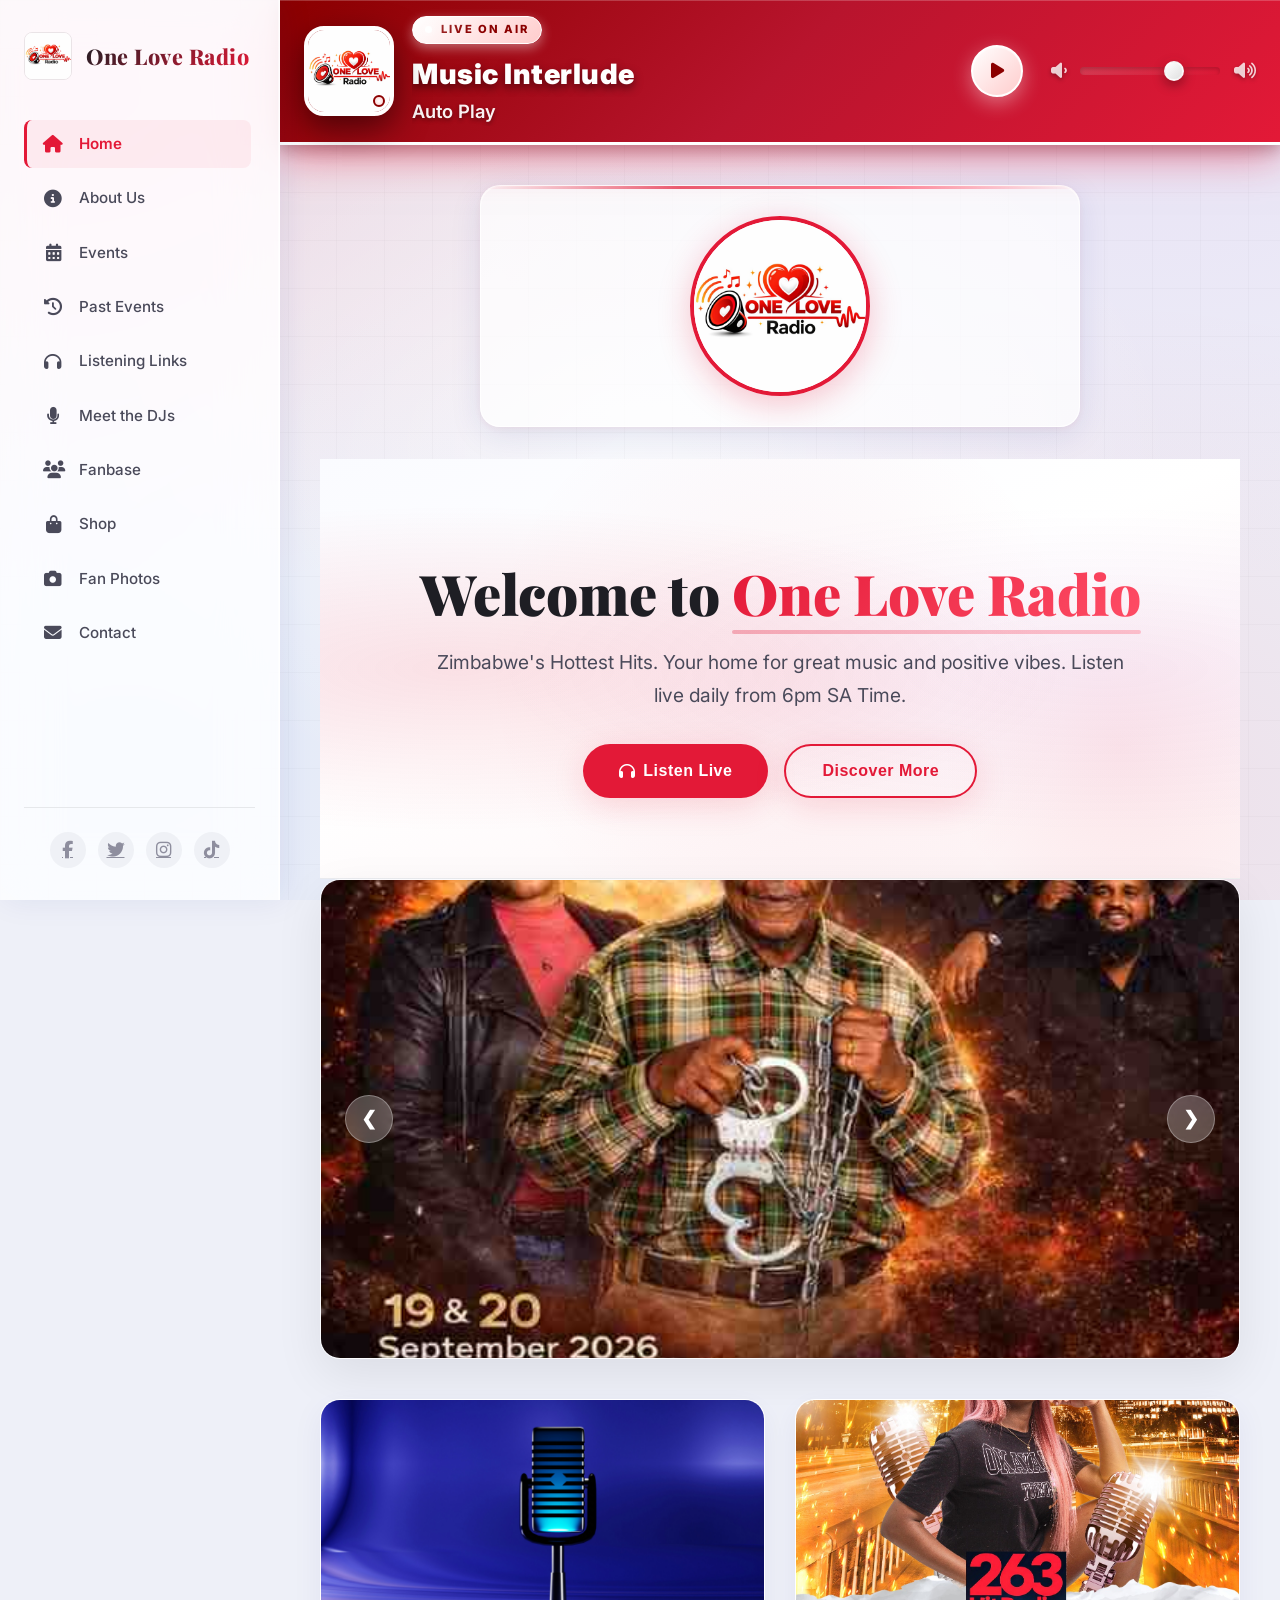
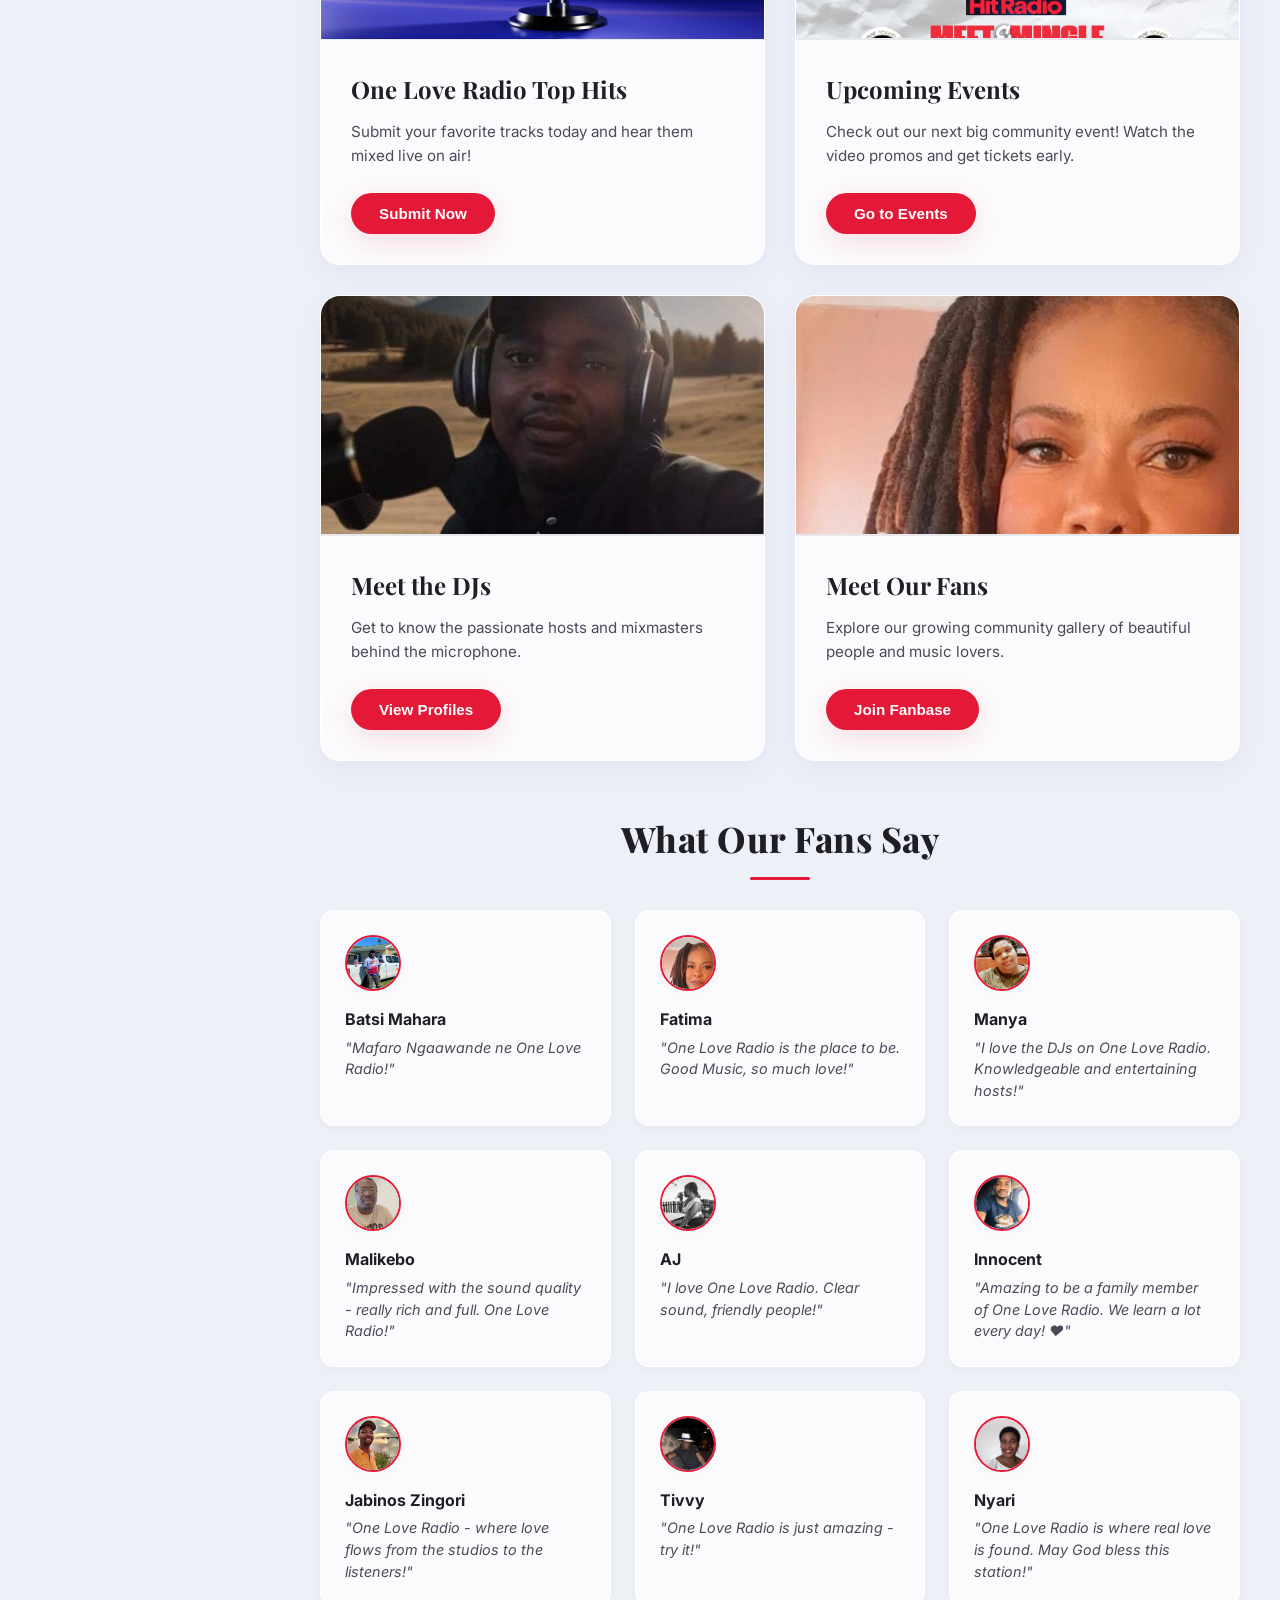
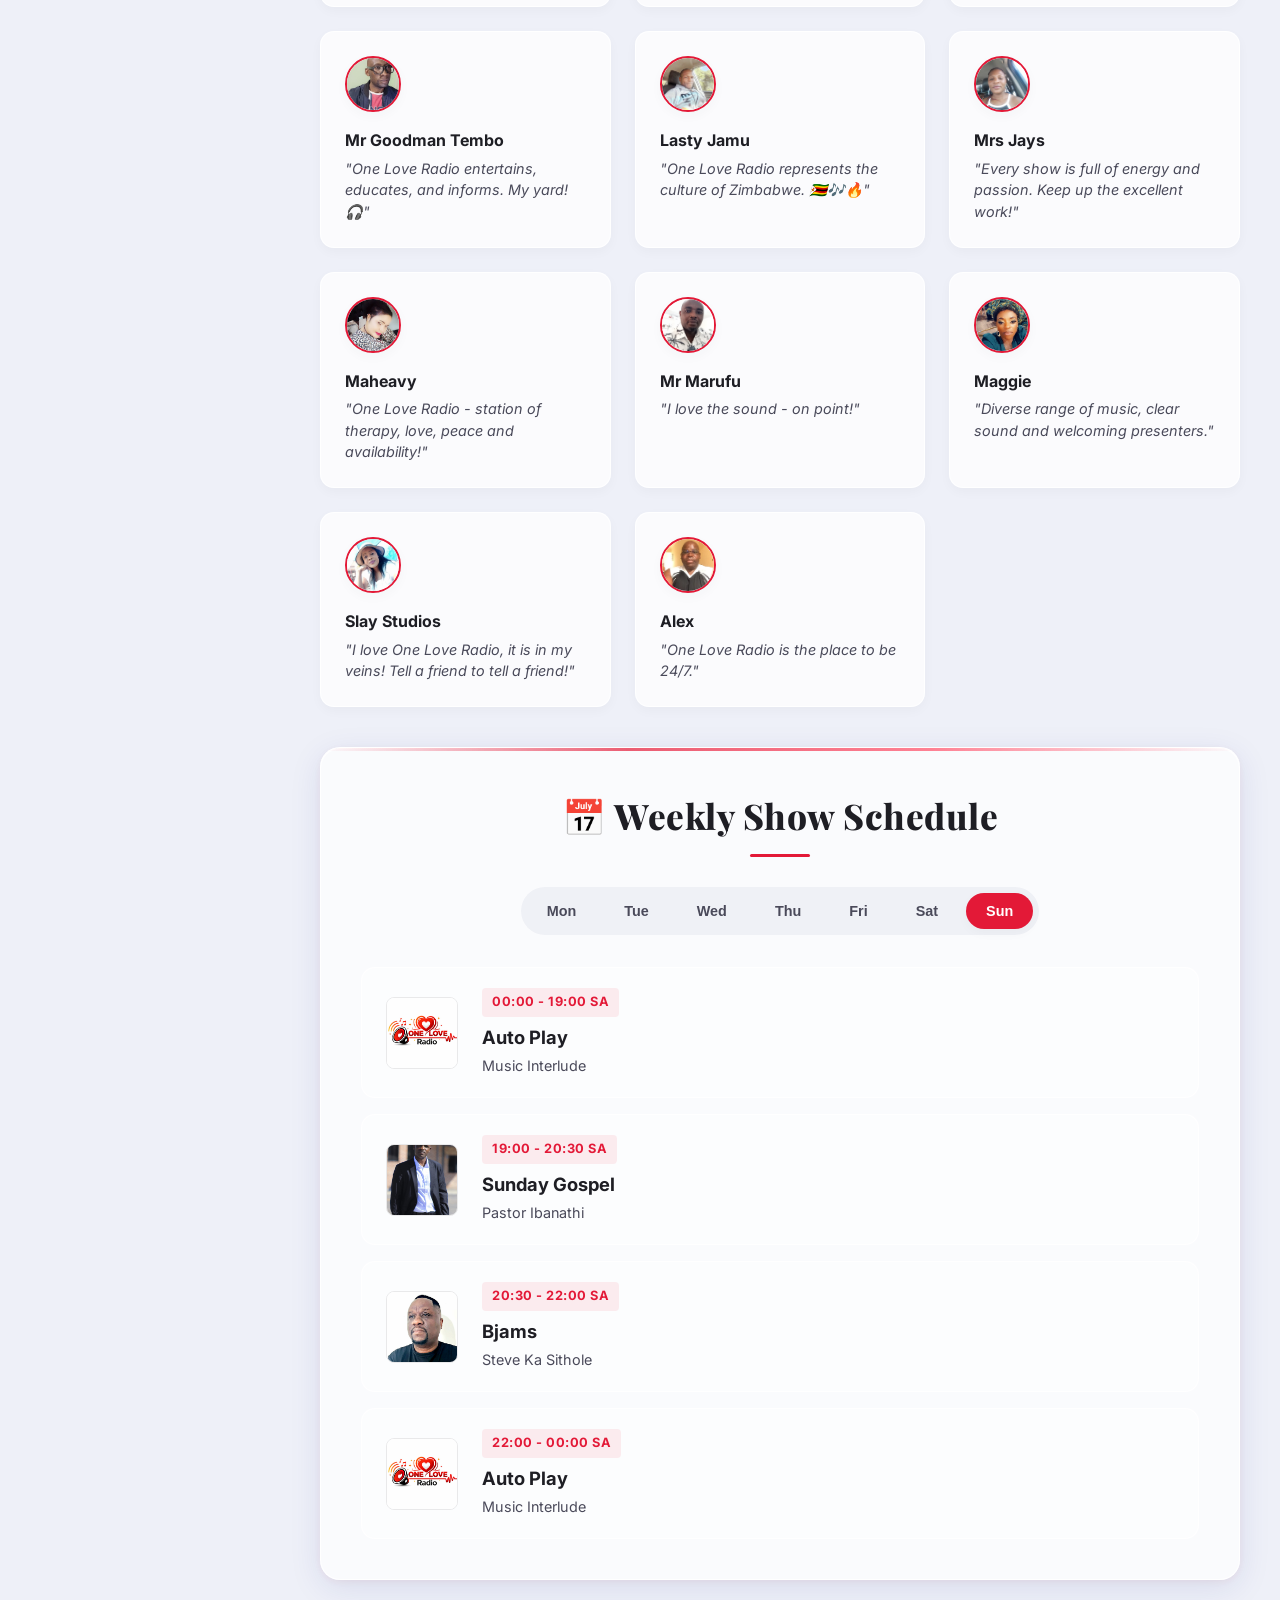
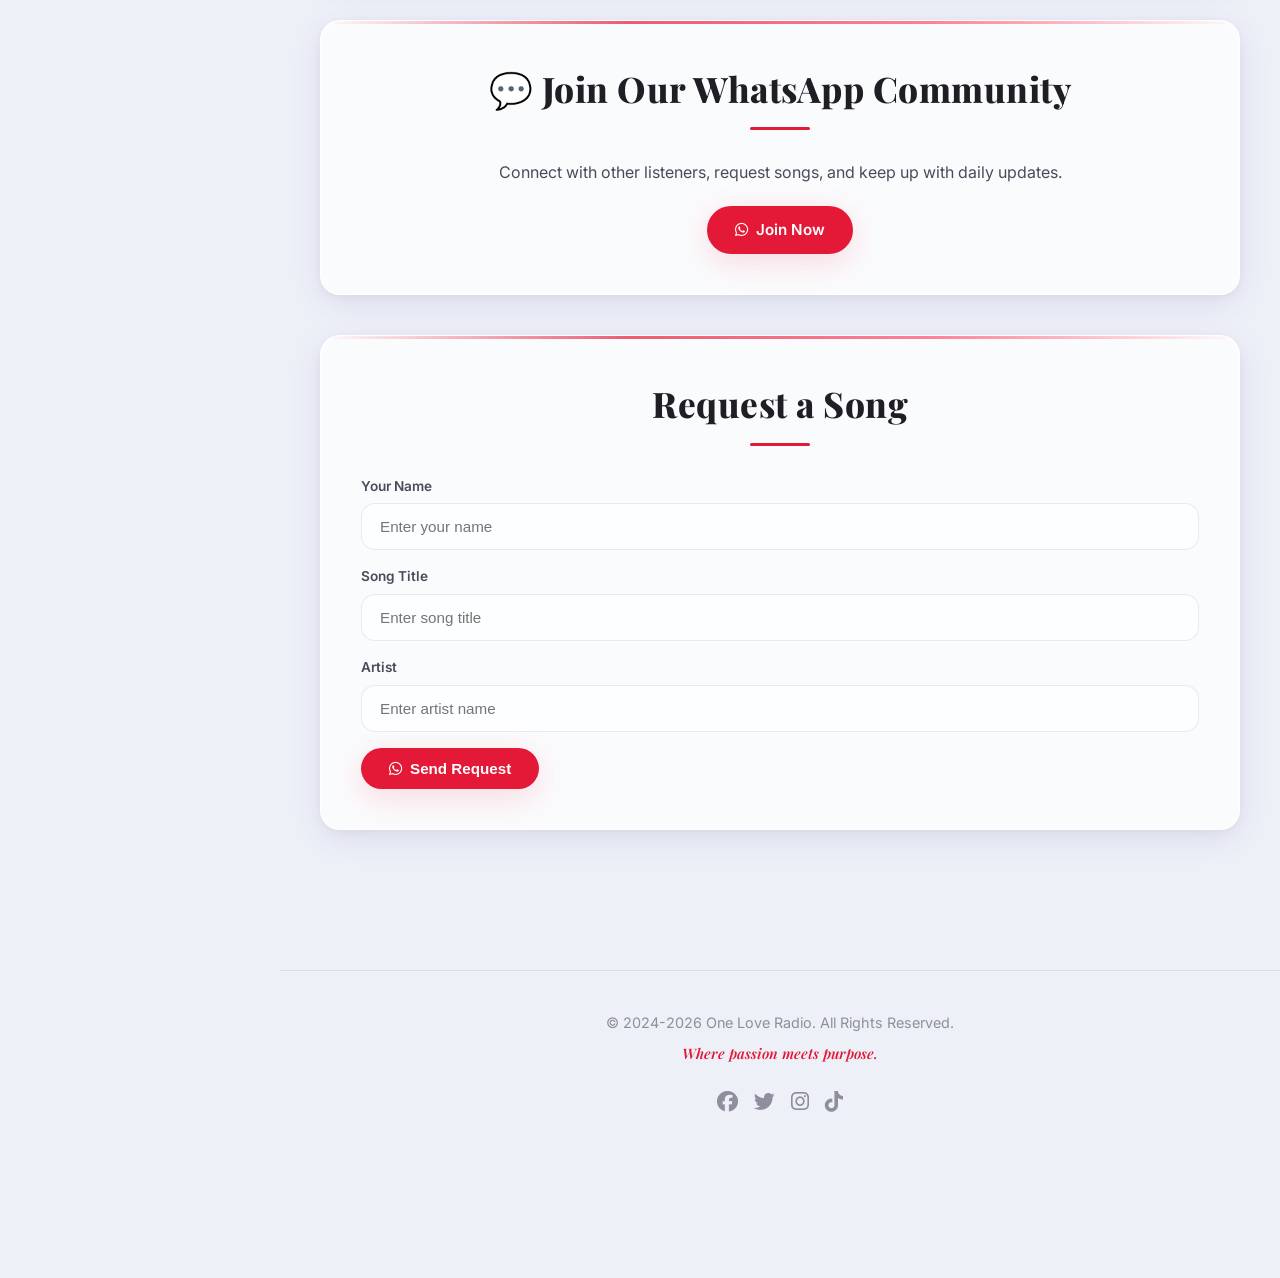
==== commit 656e085c: "constuie" ====
--- a/index.html
+++ b/index.html
@@ -1572,7 +1572,7 @@
     let isPlaying = sessionStorage.getItem('audio_playing') === 'true';
     let userInitiatedStop = sessionStorage.getItem('audio_stopped') === 'true';
     let reconnectTimer = null;
-    const STREAM_URL = 'https://altair.streamerr.co/public/263hitradio';
+    const STREAM_URL = 'http://altair.streamerr.co:8180/stream';
     const RECONNECT_DELAY = 5000;
 
     function updatePlayerUI(playing) {
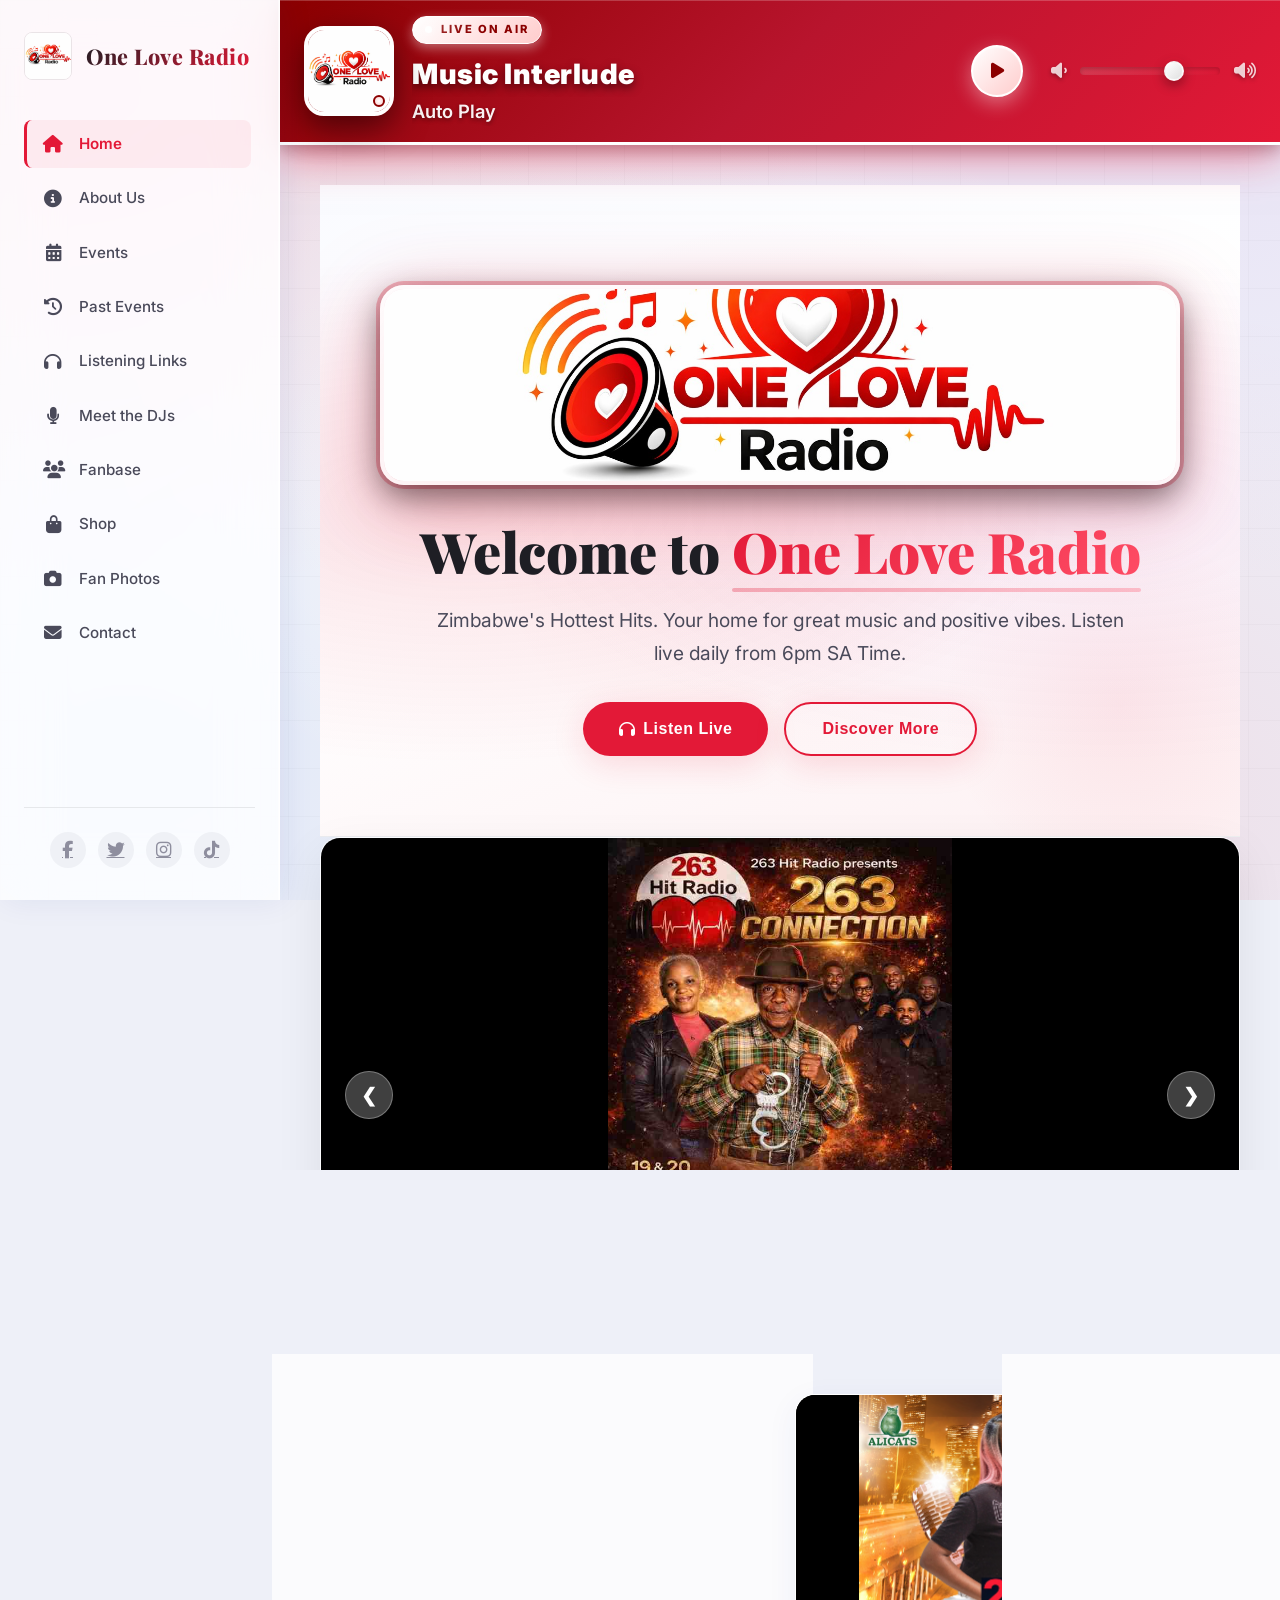
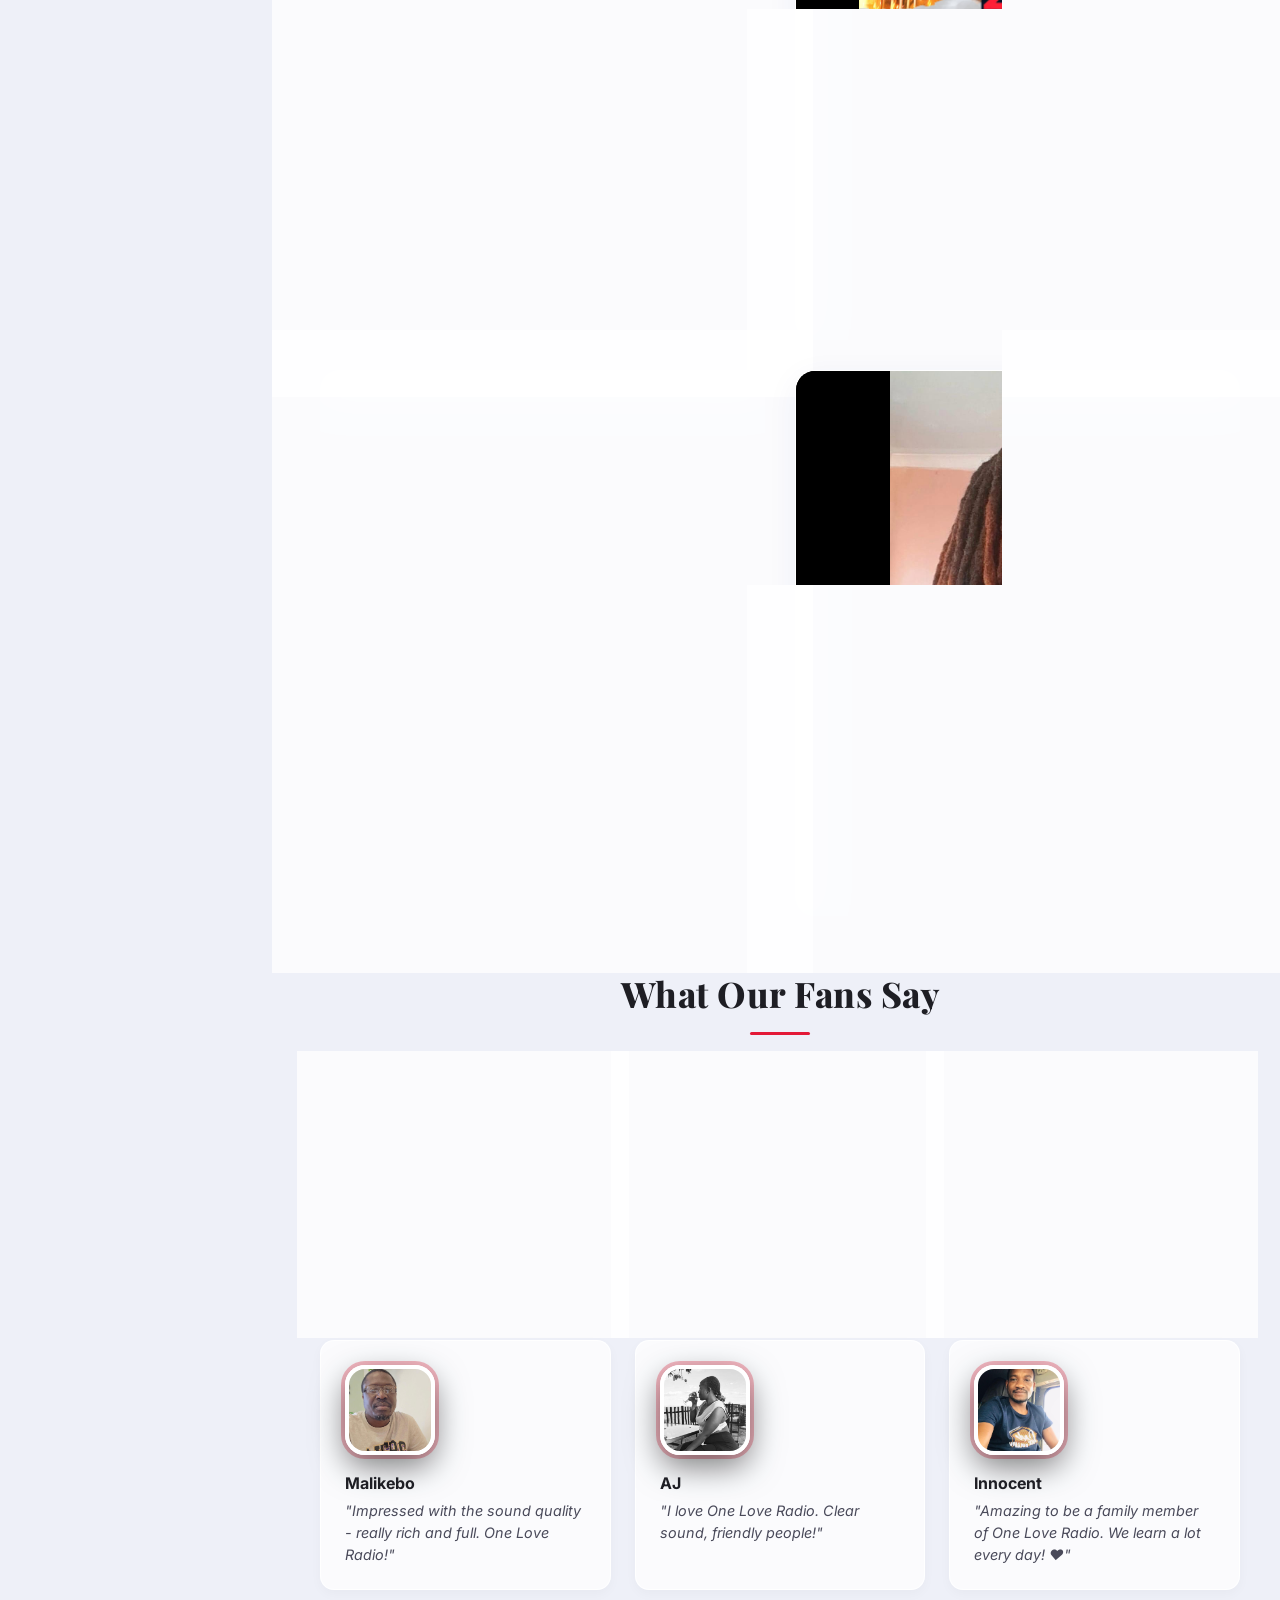
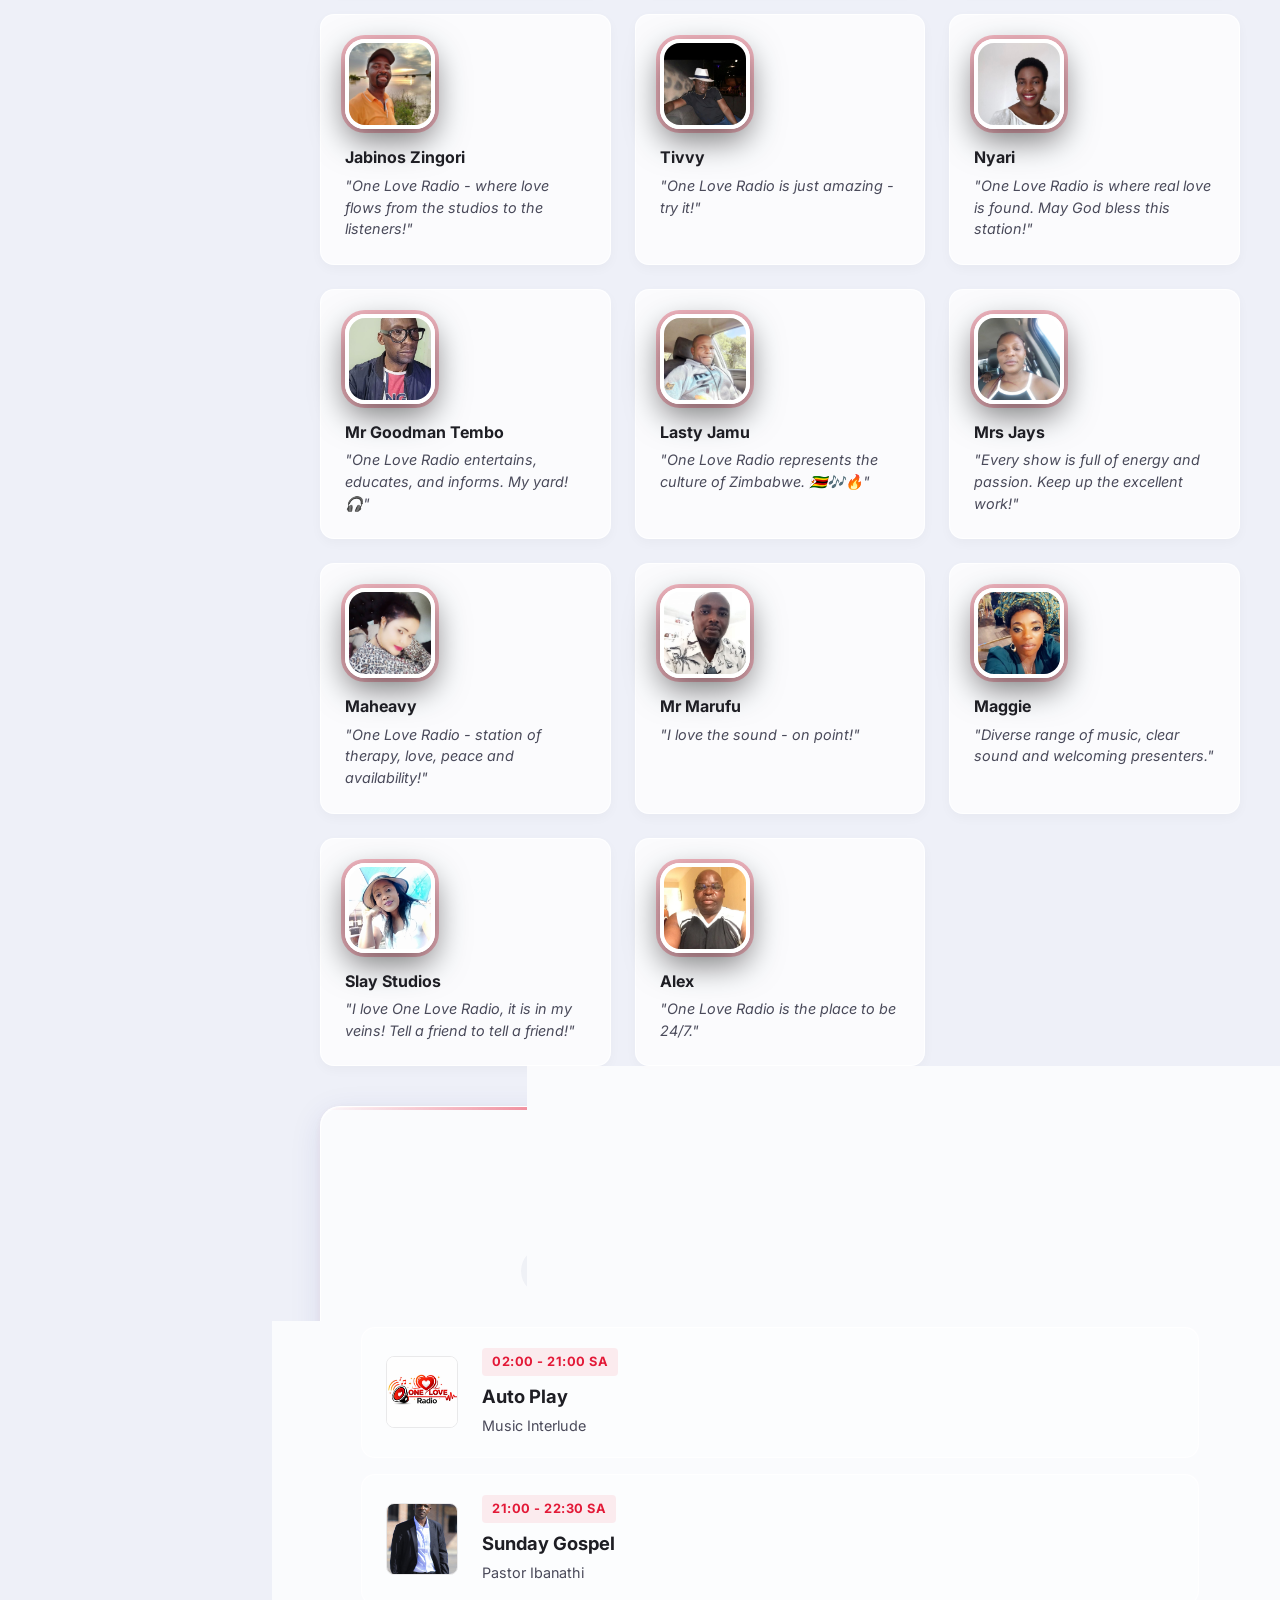
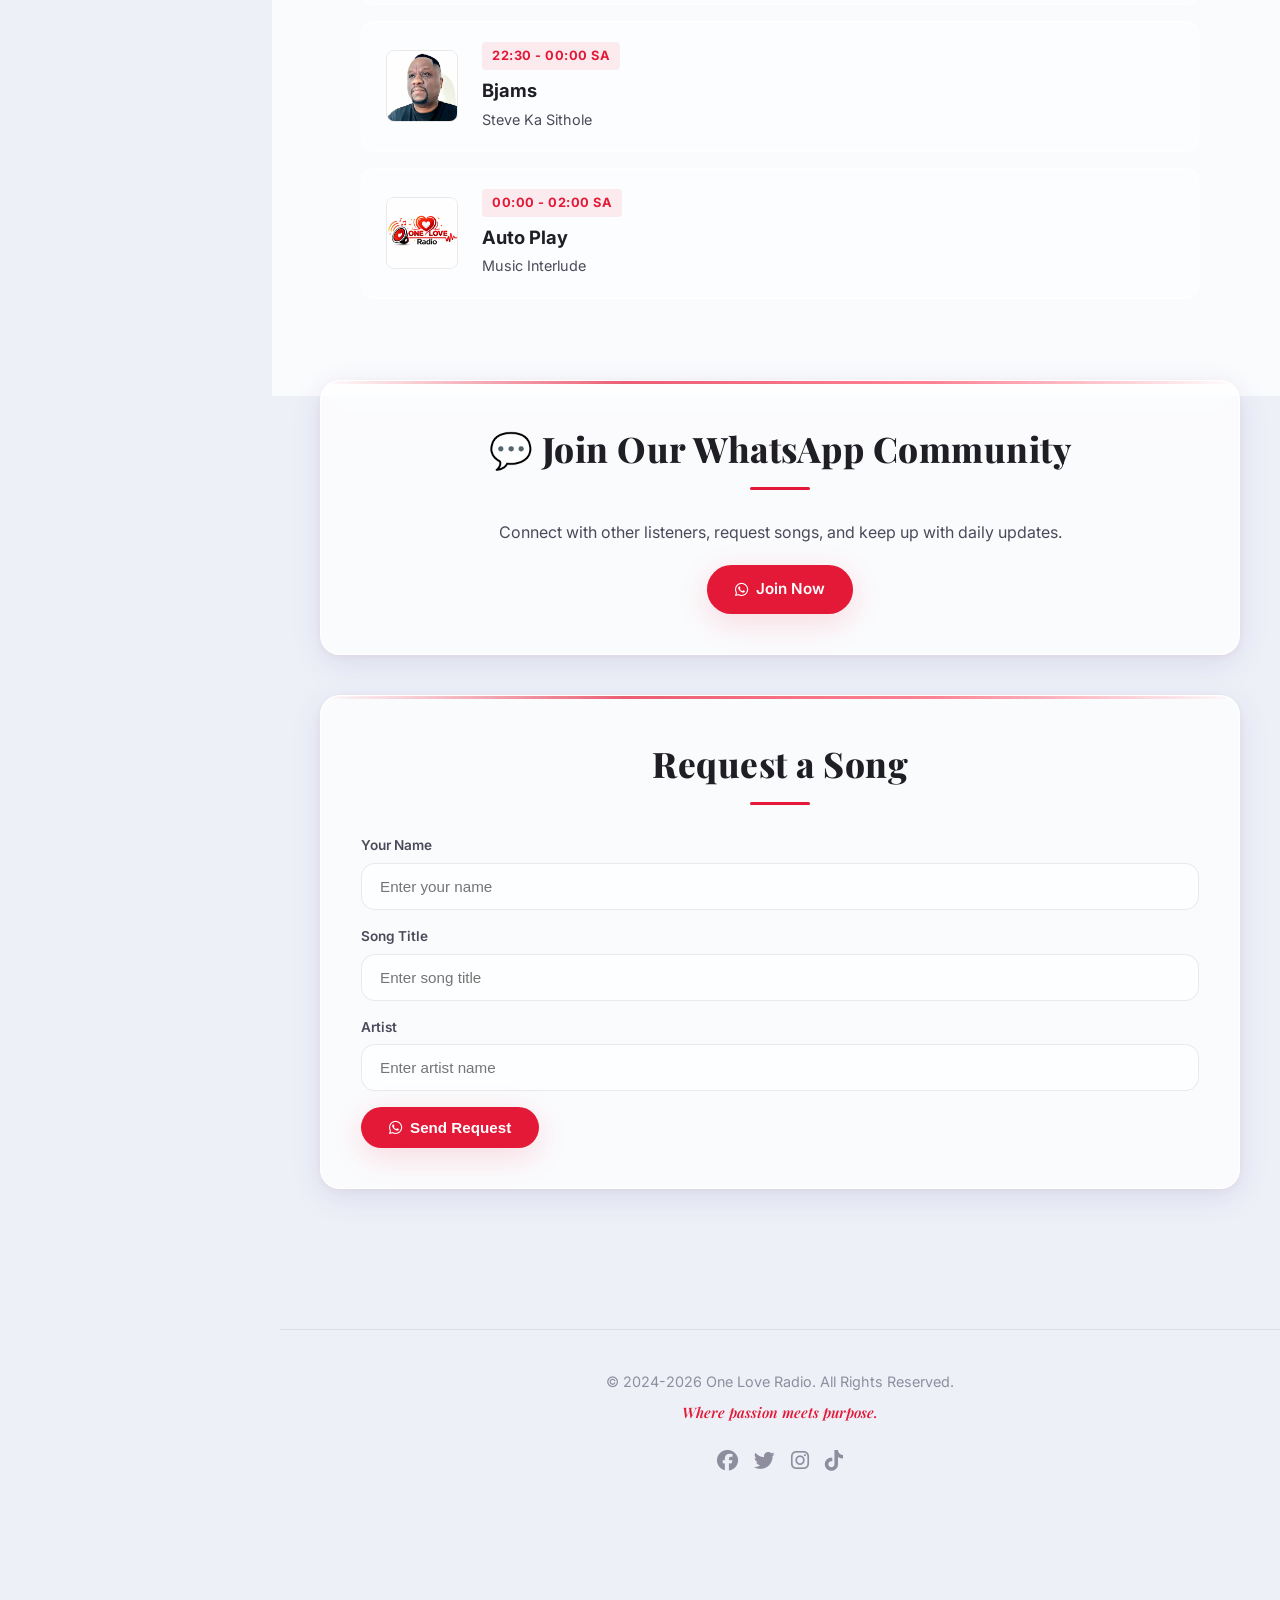
==== commit f4b3e8d6: "fixed everything finally" ====
--- a/index.html
+++ b/index.html
@@ -87,12 +87,7 @@
                         </div>
                     </div>
                 </div>
-                <!-- Audio element for streaming (HTTP because the SSL cert on the stream server has expired) -->
-                <audio id="audioPlayer" preload="none" >
-                    <source src="http://altair.streamerr.co:8180/stream" type="audio/aacp">
-                    <source src="http://altair.streamerr.co:8180/stream" type="audio/mpeg">
-                    Your browser does not support the audio element.
-                </audio>
+                <audio id="radioPlayer" src="https://vega.streamerr.co/listen/263_hit_radio_/radio.mp3" preload="none"></audio>
             </div>
 
             <!-- DYNAMIC MAIN CONTENT VIEWPORTS -->
@@ -100,13 +95,9 @@
                 
                 <!-- HOME PAGE -->
                 <section id="home-page" class="page-section active" aria-labelledby="home-heading">
-                    <!-- LOGO BANNER — circular One Love logo in a rounded rectangle card -->
-                    <div class="logo-banner-card">
-                        <img src="images/onelovelogo.jpeg" alt="One Love Radio Logo" class="logo-banner-image">
-                    </div>
-
                     <!-- HERO WELCOME BANNER -->
                     <div class="hero">
+                        <img src="images/onelovelogo.jpeg" alt="One Love Radio Logo" class="hero-logo">
                         <div class="hero-content">
                             <h2>Welcome to <span>One Love Radio</span></h2>
                             <p>Zimbabwe's Hottest Hits. Your home for great music and positive vibes. Listen live daily from 6pm SA Time.</p>
@@ -173,13 +164,6 @@
                             <div class="slide-label">
                                 <h3>263 Connection</h3>
                                 <p>The ultimate connection event experience - music, vibes, and community all in one place.</p>
-                            </div>
-                        </div>
-                        <div class="mySlides fade">
-                            <img src="images/263hitradioevent.jpg" alt="263 Hit Radio Event" style="width:100%;">
-                            <div class="slide-label">
-                                <h3>263 Hit Radio Event</h3>
-                                <p>Experience the ultimate radio event with music, culture, and entertainment.</p>
                             </div>
                         </div>
                         <a class="prev" onclick="plusSlides(-1)">&#10094;</a>
@@ -408,7 +392,7 @@
                                 <div class="schedule-card">
                                     <img src="images/onelovelogo.jpeg" alt="Music Interlude" class="schedule-dj-thumb">
                                     <div class="schedule-details">
-                                        <span class="schedule-time">00:00 - 19:00 SA</span>
+                                        <span class="schedule-time">02:00 - 21:00 SA</span>
                                         <h3 class="schedule-show-name">Auto Play</h3>
                                         <p class="schedule-host">Music Interlude</p>
                                     </div>
@@ -416,7 +400,7 @@
                                 <div class="schedule-card">
                                     <img src="images/dj Greatman.png" alt="Dj Greatman" class="schedule-dj-thumb">
                                     <div class="schedule-details">
-                                        <span class="schedule-time">19:00 - 22:00 SA</span>
+                                        <span class="schedule-time">21:00 - 00:00 SA</span>
                                         <h3 class="schedule-show-name">Drive Time Radio</h3>
                                         <p class="schedule-host">Dj Greatman</p>
                                     </div>
@@ -424,7 +408,7 @@
                                 <div class="schedule-card">
                                     <img src="images/dj5.jpg" alt="Dj Warren" class="schedule-dj-thumb">
                                     <div class="schedule-details">
-                                        <span class="schedule-time">22:00 - 00:00 SA</span>
+                                        <span class="schedule-time">00:00 - 02:00 SA</span>
                                         <h3 class="schedule-show-name">Monday Mellow Madness</h3>
                                         <p class="schedule-host">Dj Warren</p>
                                     </div>
@@ -436,7 +420,7 @@
                                 <div class="schedule-card">
                                     <img src="images/onelovelogo.jpeg" alt="Music Interlude" class="schedule-dj-thumb">
                                     <div class="schedule-details">
-                                        <span class="schedule-time">00:00 - 19:00 SA</span>
+                                        <span class="schedule-time">02:00 - 21:00 SA</span>
                                         <h3 class="schedule-show-name">Auto Play</h3>
                                         <p class="schedule-host">Music Interlude</p>
                                     </div>
@@ -444,7 +428,7 @@
                                 <div class="schedule-card">
                                     <img src="images/dj7s.jpg" alt="Dj Lassi" class="schedule-dj-thumb">
                                     <div class="schedule-details">
-                                        <span class="schedule-time">19:00 - 22:00 SA</span>
+                                        <span class="schedule-time">21:00 - 00:00 SA</span>
                                         <h3 class="schedule-show-name">263 Connection</h3>
                                         <p class="schedule-host">Dj Lassi</p>
                                     </div>
@@ -452,7 +436,7 @@
                                 <div class="schedule-card">
                                     <img src="images/Dj Black The Supreme.png" alt="Dj Black" class="schedule-dj-thumb">
                                     <div class="schedule-details">
-                                        <span class="schedule-time">22:00 - 00:00 SA</span>
+                                        <span class="schedule-time">00:00 - 02:00 SA</span>
                                         <h3 class="schedule-show-name">Revivals Jams</h3>
                                         <p class="schedule-host">Dj Black</p>
                                     </div>
@@ -464,7 +448,7 @@
                                 <div class="schedule-card">
                                     <img src="images/onelovelogo.jpeg" alt="Music Interlude" class="schedule-dj-thumb">
                                     <div class="schedule-details">
-                                        <span class="schedule-time">00:00 - 19:00 SA</span>
+                                        <span class="schedule-time">02:00 - 21:00 SA</span>
                                         <h3 class="schedule-show-name">Auto Play</h3>
                                         <p class="schedule-host">Music Interlude</p>
                                     </div>
@@ -472,7 +456,7 @@
                                 <div class="schedule-card">
                                     <img src="images/dj2.jpg" alt="Bamdiki Munya" class="schedule-dj-thumb">
                                     <div class="schedule-details">
-                                        <span class="schedule-time">19:00 - 22:00 SA</span>
+                                        <span class="schedule-time">21:00 - 00:00 SA</span>
                                         <h3 class="schedule-show-name">Midweek Party</h3>
                                         <p class="schedule-host">Bamdiki Munya</p>
                                     </div>
@@ -480,7 +464,7 @@
                                 <div class="schedule-card">
                                     <img src="images/onelovelogo.jpeg" alt="Guest Dj" class="schedule-dj-thumb">
                                     <div class="schedule-details">
-                                        <span class="schedule-time">22:00 - 00:00 SA</span>
+                                        <span class="schedule-time">00:00 - 02:00 SA</span>
                                         <h3 class="schedule-show-name">Guest Dj</h3>
                                         <p class="schedule-host">Guest Dj</p>
                                     </div>
@@ -492,7 +476,7 @@
                                 <div class="schedule-card">
                                     <img src="images/onelovelogo.jpeg" alt="Music Interlude" class="schedule-dj-thumb">
                                     <div class="schedule-details">
-                                        <span class="schedule-time">00:00 - 19:00 SA</span>
+                                        <span class="schedule-time">02:00 - 21:00 SA</span>
                                         <h3 class="schedule-show-name">Auto Play</h3>
                                         <p class="schedule-host">Music Interlude</p>
                                     </div>
@@ -500,7 +484,7 @@
                                 <div class="schedule-card">
                                     <img src="images/dj7s.jpg" alt="Dj Lassi" class="schedule-dj-thumb">
                                     <div class="schedule-details">
-                                        <span class="schedule-time">19:00 - 22:00 SA</span>
+                                        <span class="schedule-time">21:00 - 00:00 SA</span>
                                         <h3 class="schedule-show-name">The Rhythm Connect</h3>
                                         <p class="schedule-host">Dj Lassi</p>
                                     </div>
@@ -508,7 +492,7 @@
                                 <div class="schedule-card">
                                     <img src="images/Dj Black The Supreme.png" alt="Dj Black" class="schedule-dj-thumb">
                                     <div class="schedule-details">
-                                        <span class="schedule-time">22:00 - 00:00 SA</span>
+                                        <span class="schedule-time">00:00 - 02:00 SA</span>
                                         <h3 class="schedule-show-name">Lovers Jams</h3>
                                         <p class="schedule-host">Dj Black</p>
                                     </div>
@@ -520,7 +504,7 @@
                                 <div class="schedule-card">
                                     <img src="images/onelovelogo.jpeg" alt="Music Interlude" class="schedule-dj-thumb">
                                     <div class="schedule-details">
-                                        <span class="schedule-time">00:00 - 19:00 SA</span>
+                                        <span class="schedule-time">02:00 - 21:00 SA</span>
                                         <h3 class="schedule-show-name">Auto Play</h3>
                                         <p class="schedule-host">Music Interlude</p>
                                     </div>
@@ -528,7 +512,7 @@
                                 <div class="schedule-card">
                                     <img src="images/dj2.jpg" alt="Bamdiki Munya" class="schedule-dj-thumb">
                                     <div class="schedule-details">
-                                        <span class="schedule-time">19:00 - 22:00 SA</span>
+                                        <span class="schedule-time">21:00 - 00:00 SA</span>
                                         <h3 class="schedule-show-name">The Weekend Crossover Show</h3>
                                         <p class="schedule-host">Bamdiki Munya</p>
                                     </div>
@@ -536,7 +520,7 @@
                                 <div class="schedule-card">
                                     <img src="images/dj5.jpg" alt="Dj Warren" class="schedule-dj-thumb">
                                     <div class="schedule-details">
-                                        <span class="schedule-time">22:00 - 00:00 SA</span>
+                                        <span class="schedule-time">00:00 - 02:00 SA</span>
                                         <h3 class="schedule-show-name">Friday Night Life</h3>
                                         <p class="schedule-host">Dj Warren</p>
                                     </div>
@@ -548,7 +532,7 @@
                                 <div class="schedule-card">
                                     <img src="images/onelovelogo.jpeg" alt="Music Interlude" class="schedule-dj-thumb">
                                     <div class="schedule-details">
-                                        <span class="schedule-time">00:00 - 16:00 SA</span>
+                                        <span class="schedule-time">02:00 - 18:00 SA</span>
                                         <h3 class="schedule-show-name">Auto Play</h3>
                                         <p class="schedule-host">Music Interlude</p>
                                     </div>
@@ -556,7 +540,7 @@
                                 <div class="schedule-card">
                                     <img src="images/DJ Thembie.jpeg" alt="DJ Thembie" class="schedule-dj-thumb">
                                     <div class="schedule-details">
-                                        <span class="schedule-time">16:00 - 19:00 SA</span>
+                                        <span class="schedule-time">18:00 - 21:00 SA</span>
                                         <h3 class="schedule-show-name">Mutserendende we Ngoma</h3>
                                         <p class="schedule-host">DJ Thembie okaMpangazitha</p>
                                     </div>
@@ -564,7 +548,7 @@
                                 <div class="schedule-card">
                                     <img src="images/dj5.jpg" alt="Dj Warren" class="schedule-dj-thumb">
                                     <div class="schedule-details">
-                                        <span class="schedule-time">19:00 - 22:00 SA</span>
+                                        <span class="schedule-time">21:00 - 00:00 SA</span>
                                         <h3 class="schedule-show-name">SOS</h3>
                                         <p class="schedule-host">Dj Warren</p>
                                     </div>
@@ -572,7 +556,7 @@
                                 <div class="schedule-card">
                                     <img src="images/dj3.jpg" alt="Steve Ka Sithole" class="schedule-dj-thumb">
                                     <div class="schedule-details">
-                                        <span class="schedule-time">22:00 - 00:00 SA</span>
+                                        <span class="schedule-time">00:00 - 02:00 SA</span>
                                         <h3 class="schedule-show-name">Bjams</h3>
                                         <p class="schedule-host">Steve Ka Sithole</p>
                                     </div>
@@ -584,7 +568,7 @@
                                 <div class="schedule-card">
                                     <img src="images/onelovelogo.jpeg" alt="Music Interlude" class="schedule-dj-thumb">
                                     <div class="schedule-details">
-                                        <span class="schedule-time">00:00 - 19:00 SA</span>
+                                        <span class="schedule-time">02:00 - 21:00 SA</span>
                                         <h3 class="schedule-show-name">Auto Play</h3>
                                         <p class="schedule-host">Music Interlude</p>
                                     </div>
@@ -592,7 +576,7 @@
                                 <div class="schedule-card">
                                     <img src="images/pastor ibininathi sibanda.png" alt="Pastor Ibanathi" class="schedule-dj-thumb">
                                     <div class="schedule-details">
-                                        <span class="schedule-time">19:00 - 20:30 SA</span>
+                                        <span class="schedule-time">21:00 - 22:30 SA</span>
                                         <h3 class="schedule-show-name">Sunday Gospel</h3>
                                         <p class="schedule-host">Pastor Ibanathi</p>
                                     </div>
@@ -600,7 +584,7 @@
                                 <div class="schedule-card">
                                     <img src="images/dj3.jpg" alt="Steve Ka Sithole" class="schedule-dj-thumb">
                                     <div class="schedule-details">
-                                        <span class="schedule-time">20:30 - 22:00 SA</span>
+                                        <span class="schedule-time">22:30 - 00:00 SA</span>
                                         <h3 class="schedule-show-name">Bjams</h3>
                                         <p class="schedule-host">Steve Ka Sithole</p>
                                     </div>
@@ -608,7 +592,7 @@
                                 <div class="schedule-card">
                                     <img src="images/onelovelogo.jpeg" alt="Music Interlude" class="schedule-dj-thumb">
                                     <div class="schedule-details">
-                                        <span class="schedule-time">22:00 - 00:00 SA</span>
+                                        <span class="schedule-time">00:00 - 02:00 SA</span>
                                         <h3 class="schedule-show-name">Auto Play</h3>
                                         <p class="schedule-host">Music Interlude</p>
                                     </div>
@@ -1566,13 +1550,13 @@
     const listenBtnHero = document.getElementById('listenBtnHero');
     const stickyVolumeControl = document.getElementById('stickyVolumeControl');
     const stickyPlayerHeader = document.getElementById('stickyPlayerHeader');
-    const audioPlayer = document.getElementById('audioPlayer');
+    const audioPlayer = document.getElementById('radioPlayer');
 
     // Load persisted state
     let isPlaying = sessionStorage.getItem('audio_playing') === 'true';
     let userInitiatedStop = sessionStorage.getItem('audio_stopped') === 'true';
     let reconnectTimer = null;
-    const STREAM_URL = 'http://altair.streamerr.co:8180/stream';
+    const STREAM_URL = 'https://vega.streamerr.co/listen/263_hit_radio_/radio.mp3';
     const RECONNECT_DELAY = 5000;
 
     function updatePlayerUI(playing) {
--- a/css/style.css
+++ b/css/style.css
@@ -50,6 +50,8 @@
   scroll-behavior: smooth;
   -webkit-font-smoothing: antialiased;
   -moz-osx-font-smoothing: grayscale;
+  margin: 0 !important;
+  padding: 0 !important;
 }
 
 body {
@@ -68,6 +70,8 @@
   font-size: 16px;
   overflow-x: hidden;
   position: relative;
+  margin: 0 !important;
+  padding: 0 !important;
 }
 
 /* Background Grid Lines Overlay */
@@ -86,9 +90,8 @@
 /* ─── Accessibility Skip Link ─── */
 .skip-link {
   position: absolute;
-  top: -100%;
-  left: 50%;
-  transform: translateX(-50%);
+  top: -9999px;
+  left: -9999px;
   background: var(--primary);
   color: white;
   padding: 12px 24px;
@@ -124,6 +127,8 @@
   display: flex;
   min-height: 100vh;
   position: relative;
+  margin-top: 0;
+  padding-top: 0;
 }
 
 /* ─── DESKTOP SIDEBAR NAVIGATION ─── */
@@ -261,6 +266,10 @@
   flex-direction: column;
   min-width: 0; /* prevents flex blowout */
   padding-bottom: 120px; /* Space for mobile nav / player */
+  position: relative;
+  top: 0;
+  margin-top: 0 !important;
+  padding-top: 0 !important;
 }
 
 /* ─── STICKY HEADER PLAYER ─── */
@@ -276,6 +285,19 @@
   padding: 16px 24px;
   box-sizing: border-box;
   width: 100%;
+  display: flex;
+  justify-content: center;
+  align-items: center;
+  margin-top: 0;
+  padding-top: 16px;
+}
+
+.sticky-player-header iframe {
+  display: block;
+  max-width: 500px;
+  width: 100%;
+  min-height: 300px;
+  border: none;
 }
 
   .sticky-player-content {
@@ -761,10 +783,10 @@
 .logo-banner-image {
   width: 180px;
   height: 180px;
-  border-radius: 50%;
+  border-radius: 20px;
   object-fit: cover;
-  border: 4px solid var(--primary);
-  box-shadow: 0 8px 32px rgba(227, 25, 55, 0.25);
+  border: 4px solid #ffffff;
+  box-shadow: 0 12px 32px rgba(0, 0, 0, 0.5), 0 0 0 4px rgba(227, 25, 55, 0.3);
   display: block;
   transition: transform 0.4s ease, box-shadow 0.4s ease;
 }
@@ -842,16 +864,19 @@
 }
 
 .hero-logo {
-  width: 160px;
-  height: 160px;
-  object-fit: contain;
-  margin-bottom: 28px;
-  border-radius: 50%;
-  filter: drop-shadow(0 12px 32px rgba(227, 25, 55, 0.25));
+  width: 100%;
+  max-width: 800px;
+  height: auto;
+  aspect-ratio: 4 / 1;
+  object-fit: cover;
+  object-position: center;
+  margin: 0 auto 32px auto;
+  border-radius: 24px;
+  filter: drop-shadow(0 16px 40px rgba(227, 25, 55, 0.3));
   animation: float 3s ease-in-out infinite;
-  border: 3px solid rgba(227, 25, 55, 0.15);
-  padding: 4px;
-  background: rgba(255,255,255,0.6);
+  border: 4px solid rgba(255, 255, 255, 0.8);
+  box-shadow: 0 12px 32px rgba(0, 0, 0, 0.5), 0 0 0 4px rgba(227, 25, 55, 0.3);
+  display: block;
 }
 
 @keyframes float {
@@ -931,7 +956,7 @@
 .slideshow-container {
   position: relative;
   max-width: 100%;
-  height: 480px;
+  aspect-ratio: 16 / 9;
   margin: 0 auto 40px auto;
   border-radius: var(--radius-lg);
   overflow: hidden;
@@ -954,8 +979,8 @@
 .mySlides img {
   width: 100%;
   height: 100%;
-  object-fit: cover;
-  min-height: 480px;
+  object-fit: contain;
+  background: #000;
 }
 
 .slide-label {
@@ -1080,8 +1105,9 @@
 .block .fan-slideshow,
 .block .event-slideshow {
   width: 100%;
-  height: 240px;
-  object-fit: cover;
+  height: 320px;
+  object-fit: contain;
+  background: #000;
   border-bottom: 1px solid var(--border-dark);
   position: relative;
   overflow: hidden;
@@ -1191,12 +1217,12 @@
 }
 
 .fan-card img {
-  width: 56px;
-  height: 56px;
-  border-radius: 50%;
+  width: 90px;
+  height: 90px;
+  border-radius: 20px;
   object-fit: cover;
-  border: 2px solid var(--primary);
-  box-shadow: var(--shadow-sm);
+  border: 4px solid #ffffff;
+  box-shadow: 0 12px 32px rgba(0, 0, 0, 0.5), 0 0 0 4px rgba(227, 25, 55, 0.3);
 }
 
 .fan-info h3 {
@@ -1360,7 +1386,8 @@
 
 .dj-image-container {
   width: 40%;
-  min-height: 220px;
+  aspect-ratio: 1 / 1;
+  overflow: hidden;
 }
 
 .dj-image-container img {
@@ -2123,9 +2150,12 @@
   }
   .main-content-container {
     margin-left: 240px;
+    padding-top: 0;
+    margin-top: 0;
   }
   #content {
     padding: 30px;
+    margin-top: 0;
   }
   .photo-gallery {
     column-count: 2;
@@ -2141,6 +2171,15 @@
   .main-content-container {
     margin-left: 0; /* Content fills viewport width */
     padding-bottom: 140px; /* Extra padding for sticky mobile elements */
+    padding-top: 0;
+    margin-top: 0 !important;
+  }
+  
+  .sticky-player-header {
+    position: sticky !important;
+    top: 0 !important;
+    margin-top: 0 !important;
+    padding: 8px 12px !important;
   }
   
   .mobile-bottom-nav {
@@ -2149,11 +2188,16 @@
   
   #content {
     padding: 20px 16px;
+    margin-top: 0;
   }
   
   .glass-card {
     padding: 24px;
     margin-bottom: 24px;
+  }
+  
+  .hero {
+    padding-top: 60px;
   }
   
   .hero h2 {
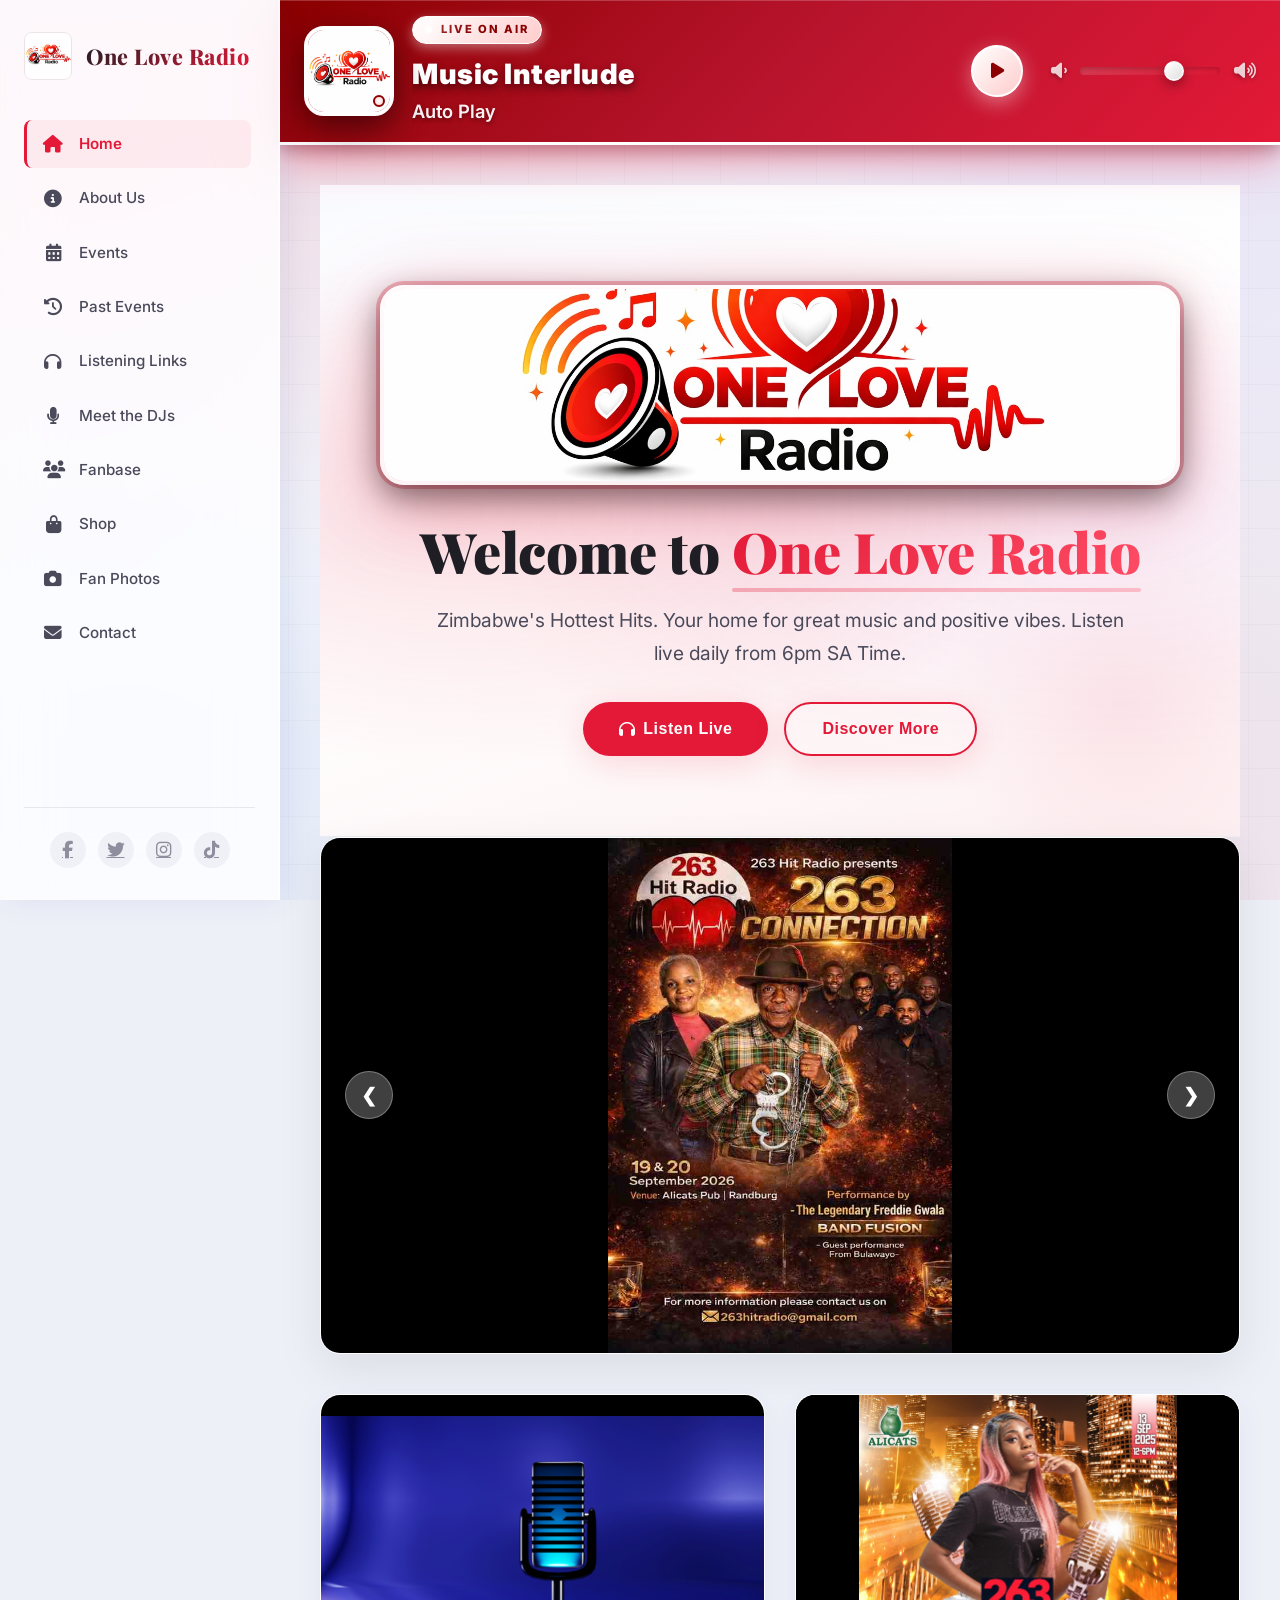
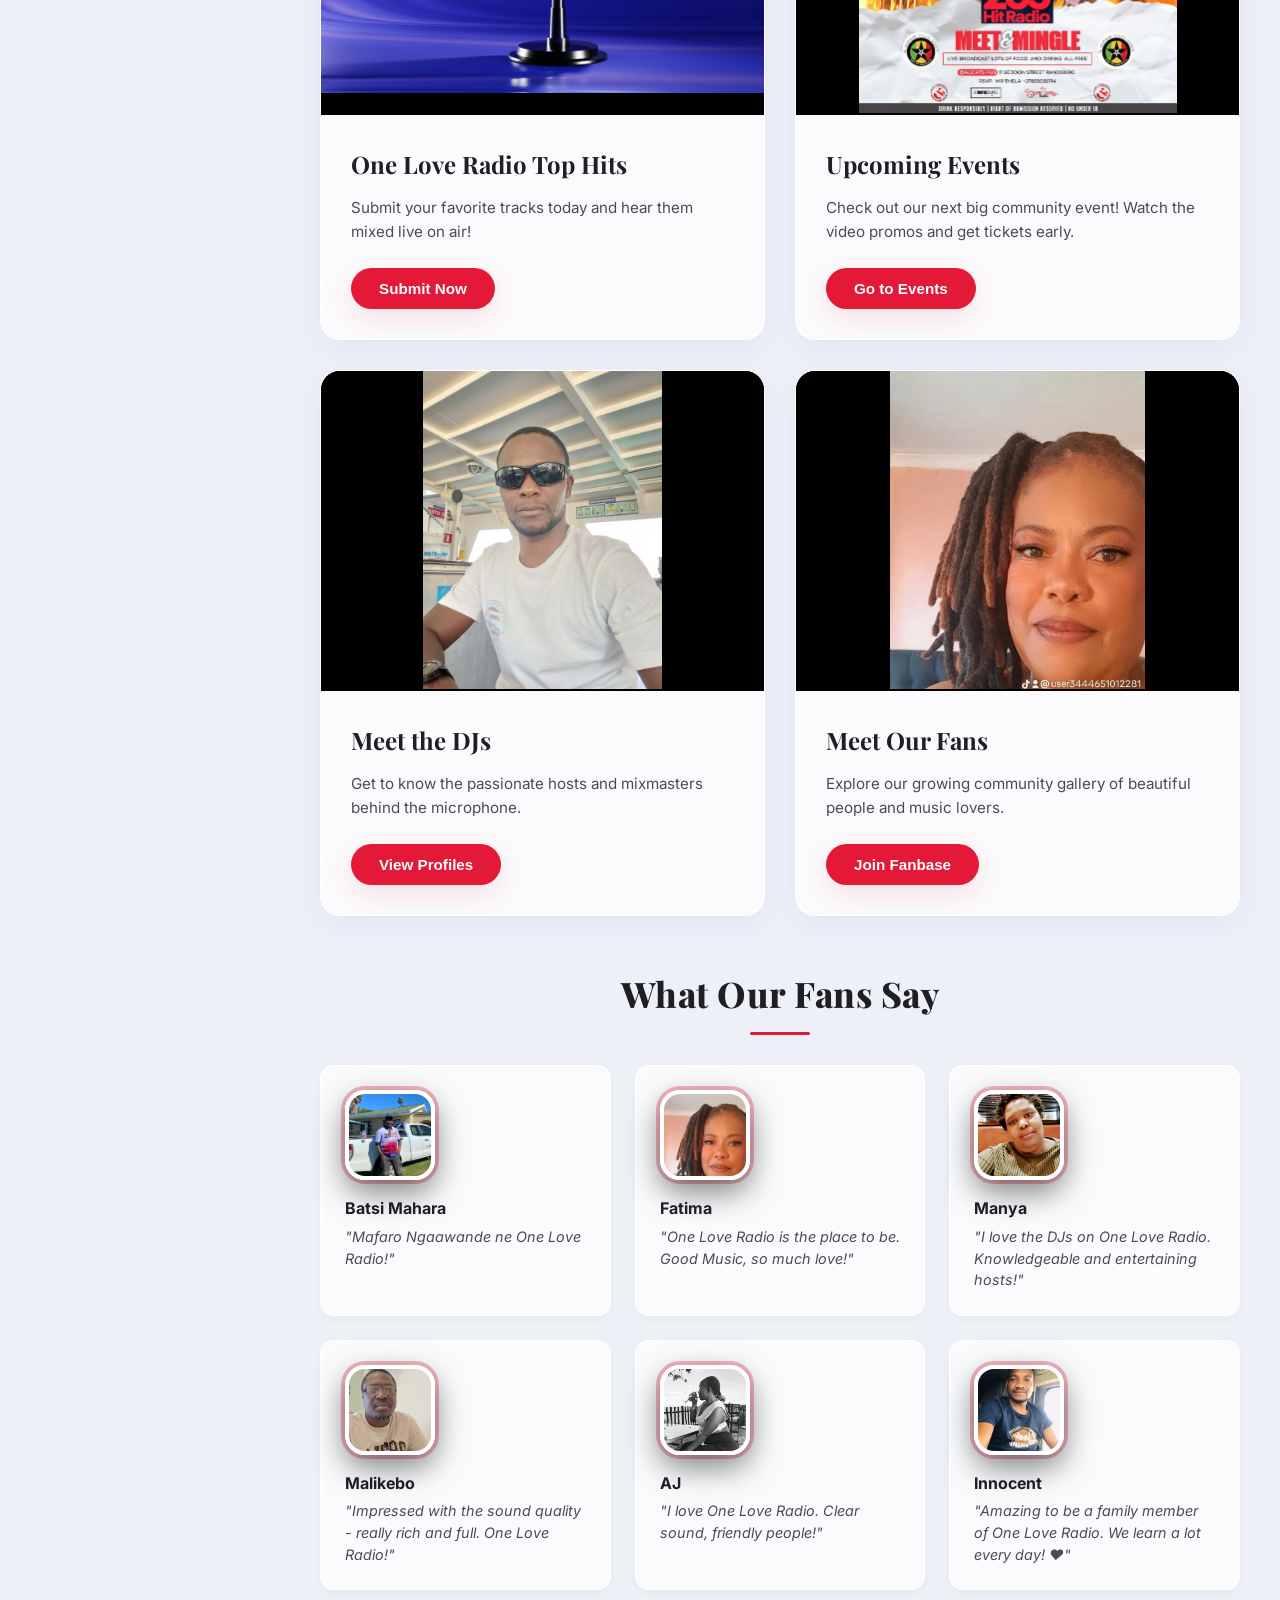
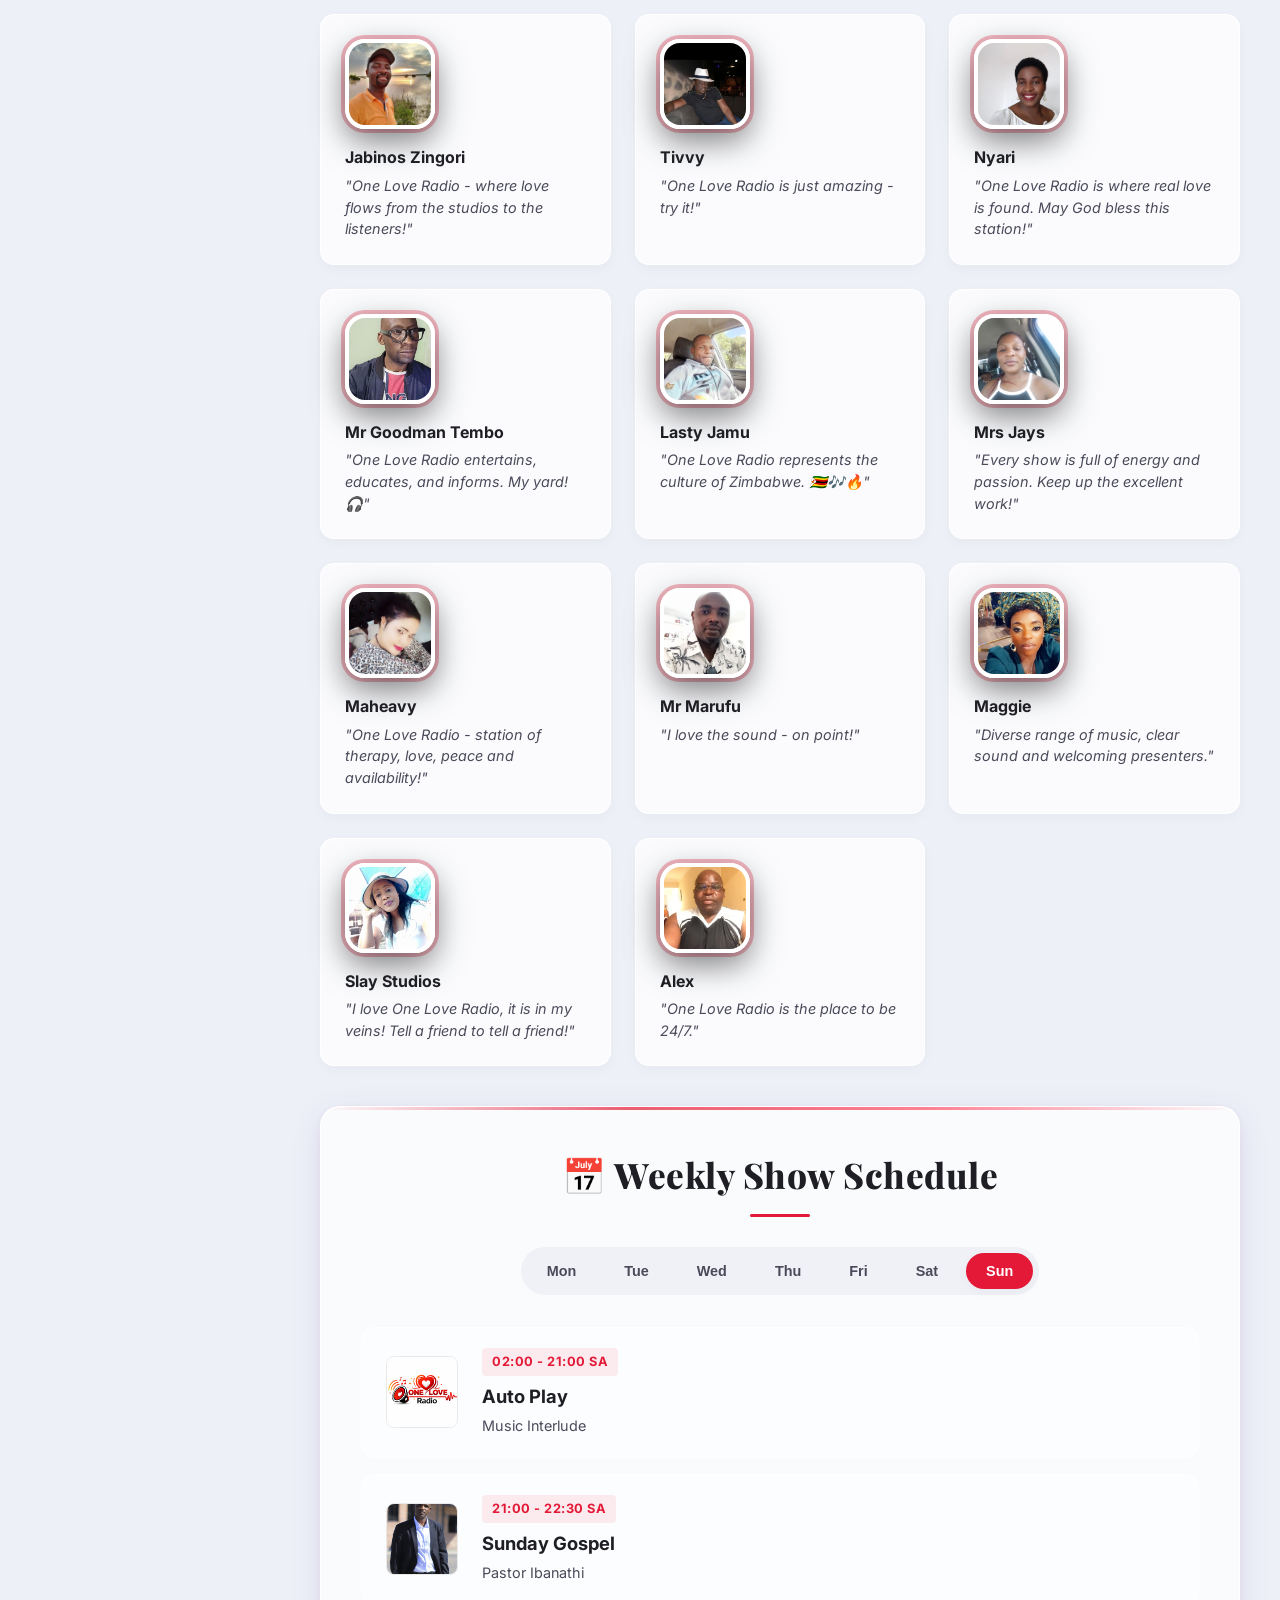
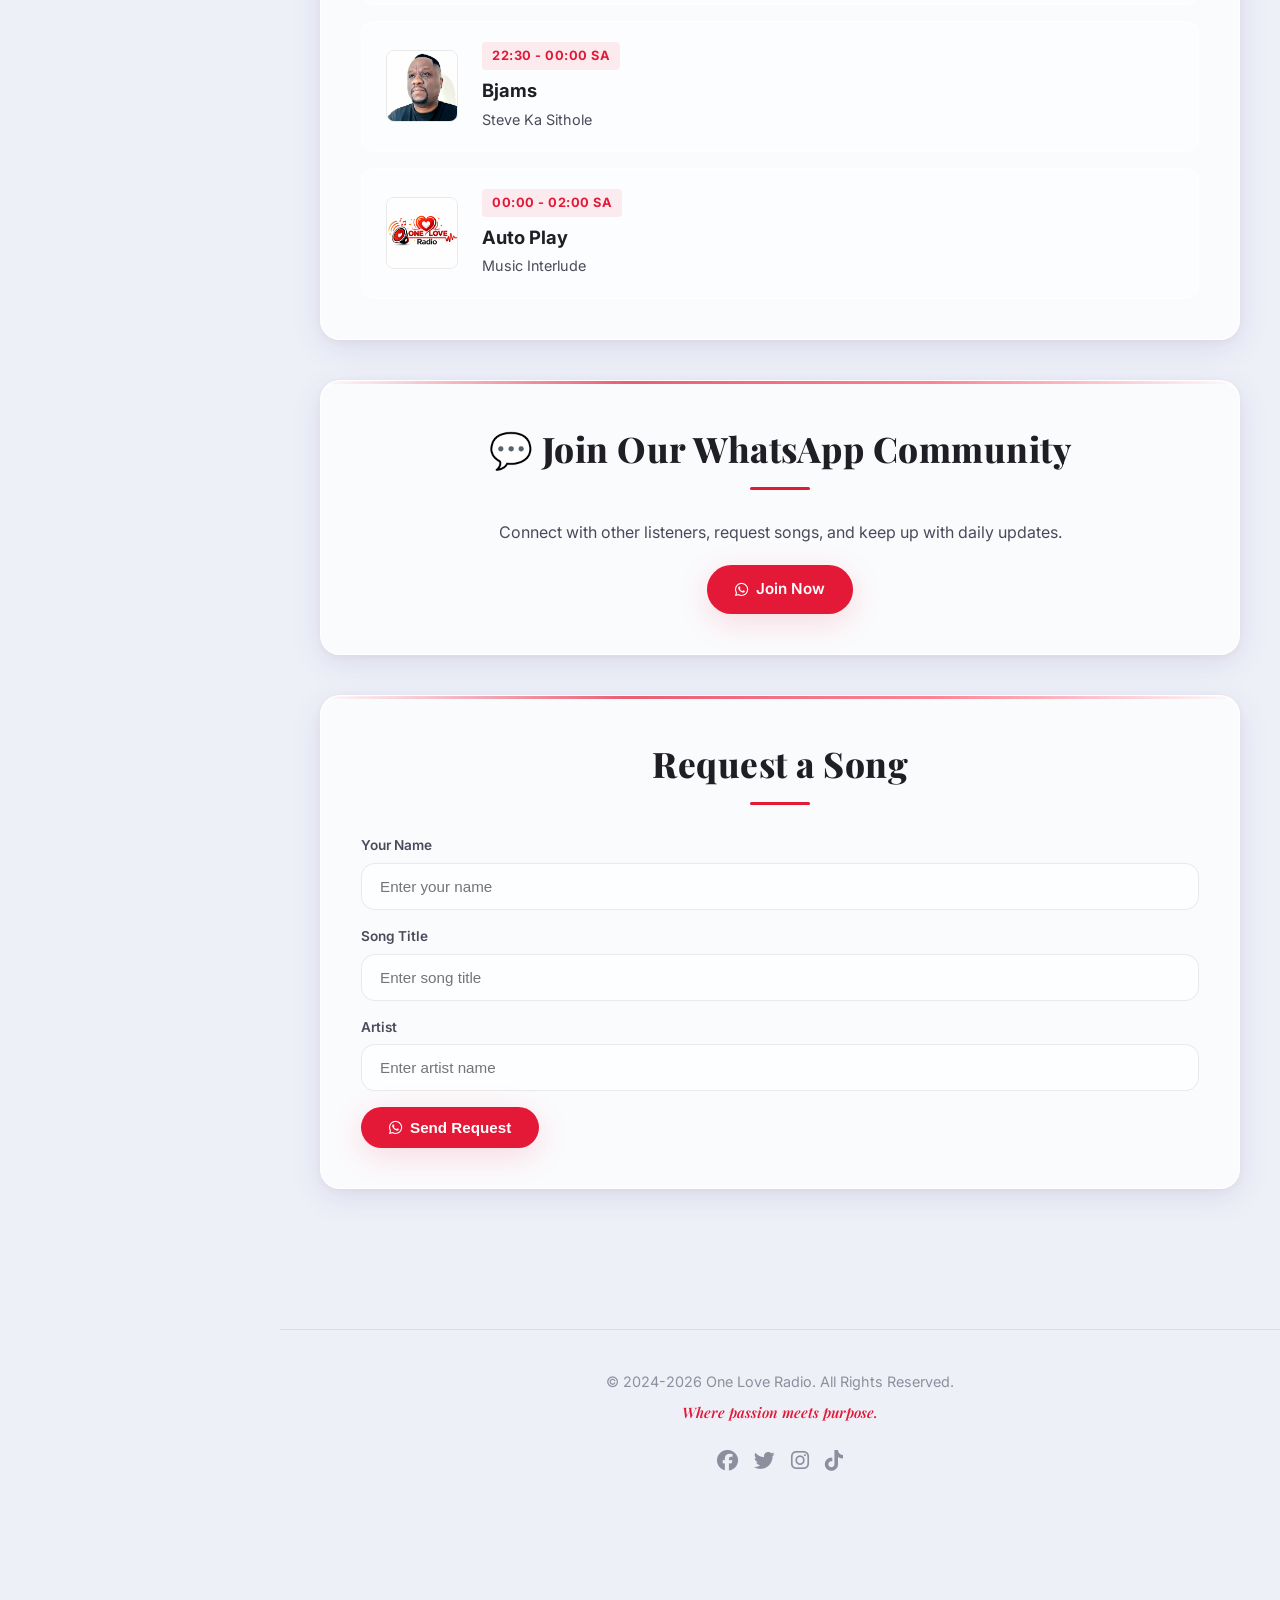
==== commit a7bcae1e: "conminterrs" ====
--- a/index.html
+++ b/index.html
@@ -87,7 +87,7 @@
                         </div>
                     </div>
                 </div>
-                <audio id="radioPlayer" src="https://vega.streamerr.co/listen/263_hit_radio_/radio.mp3" preload="none"></audio>
+                <audio id="radioPlayer" src="https://altair.streamerr.co/stream/263hitradio" preload="none"></audio>
             </div>
 
             <!-- DYNAMIC MAIN CONTENT VIEWPORTS -->
@@ -812,6 +812,15 @@
                                 <p>Choose your preferred stream link or platform below</p>
                             </div>
                         </div>
+                    </div>
+                    
+                    <div class="glass-card" style="text-align:center;">
+                        <h2 class="section-title">🎧 Altair Stream Player</h2>
+                        <p style="color:var(--text-secondary); margin-bottom:25px;">Use the official Altair player for the best streaming experience with full controls.</p>
+                        <div style="position:relative; padding-bottom:56.25%; height:0; overflow:hidden; border-radius:var(--radius-md); border:1px solid var(--border); box-shadow:var(--shadow-md); max-width:640px; margin:0 auto 20px auto;">
+                            <iframe src="https://altair.streamerr.co/stream/263hitradio" style="position:absolute; top:0; left:0; width:100%; height:100%; border:0;" allow="autoplay" title="Altair Stream Player"></iframe>
+                        </div>
+                        <a href="https://altair.streamerr.co/stream/263hitradio" target="_blank" rel="noopener noreferrer" class="cta" style="display:inline-flex; align-items:center; gap:8px;"><i class="fas fa-external-link-alt"></i> Open Fullscreen Player</a>
                     </div>
                     
                     <div class="glass-card">
@@ -1556,7 +1565,7 @@
     let isPlaying = sessionStorage.getItem('audio_playing') === 'true';
     let userInitiatedStop = sessionStorage.getItem('audio_stopped') === 'true';
     let reconnectTimer = null;
-    const STREAM_URL = 'https://vega.streamerr.co/listen/263_hit_radio_/radio.mp3';
+    const STREAM_URL = 'https://altair.streamerr.co/stream/263hitradio';
     const RECONNECT_DELAY = 5000;
 
     function updatePlayerUI(playing) {
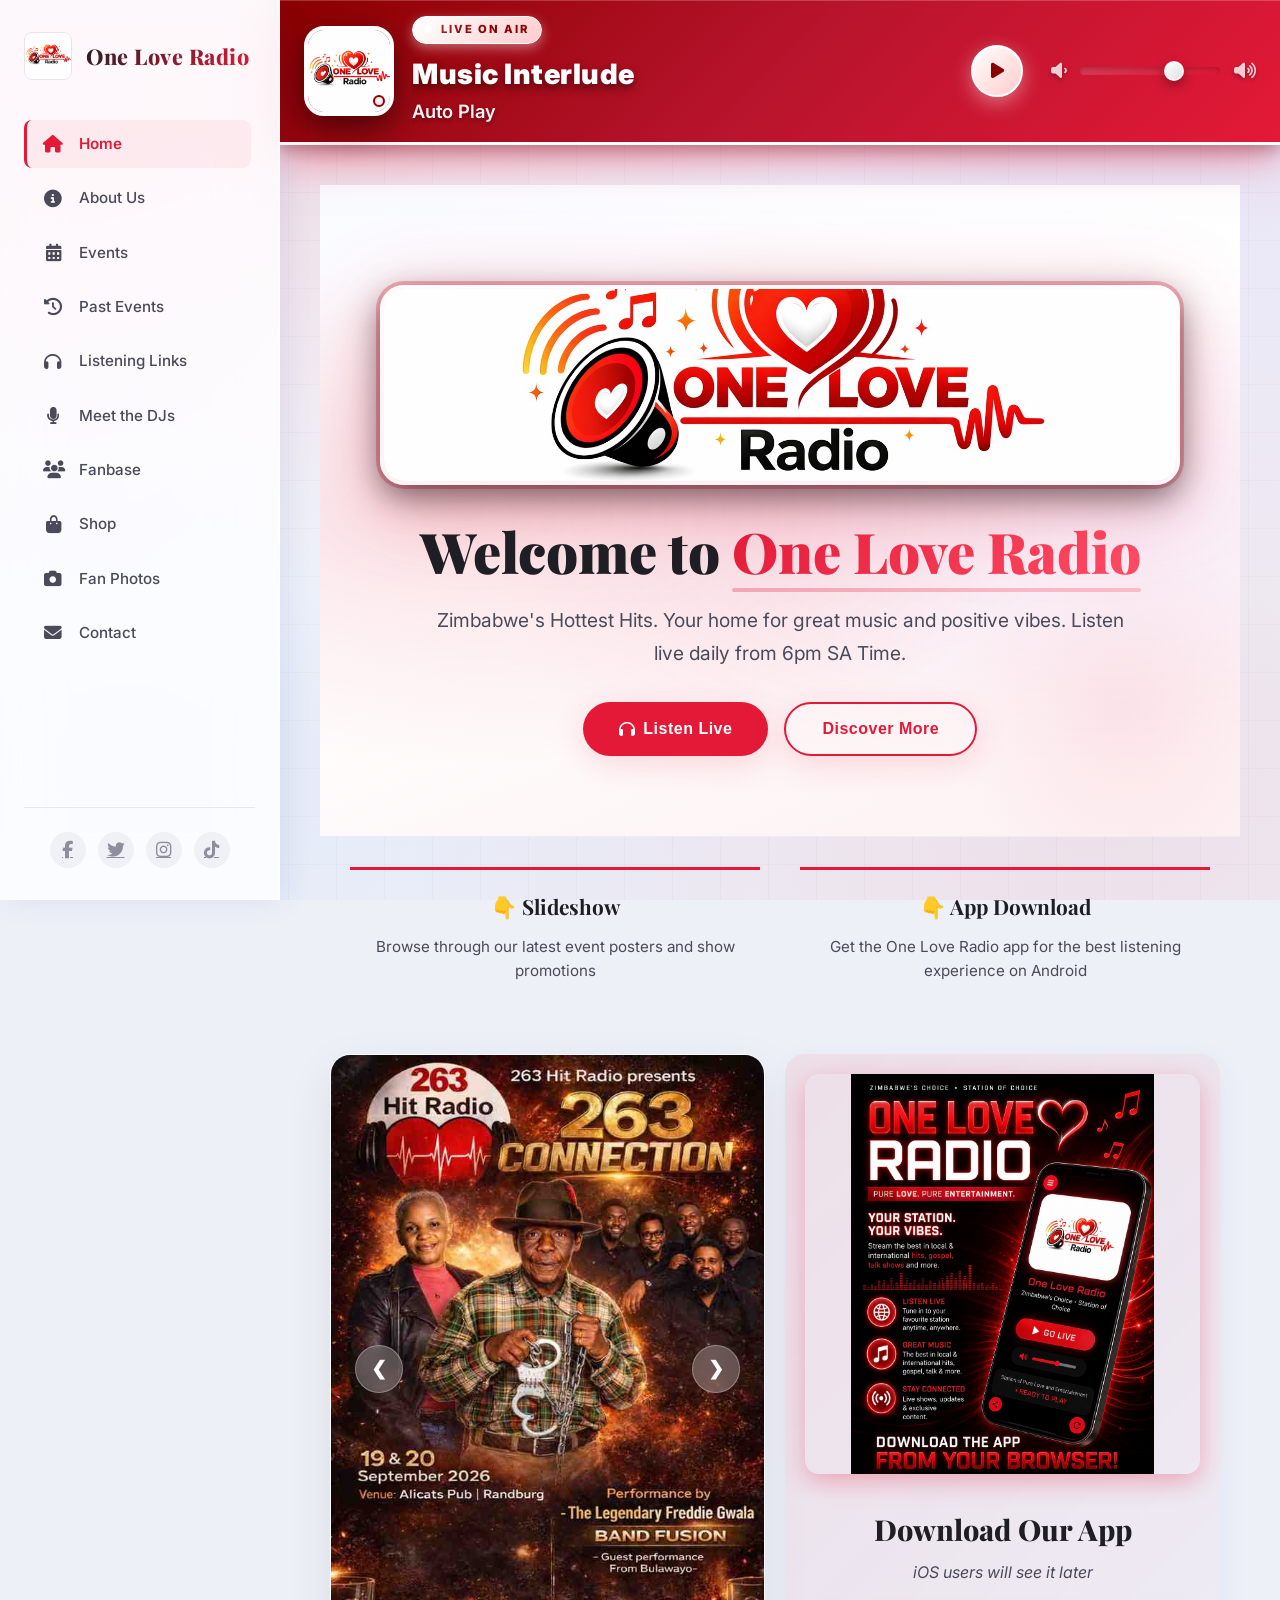
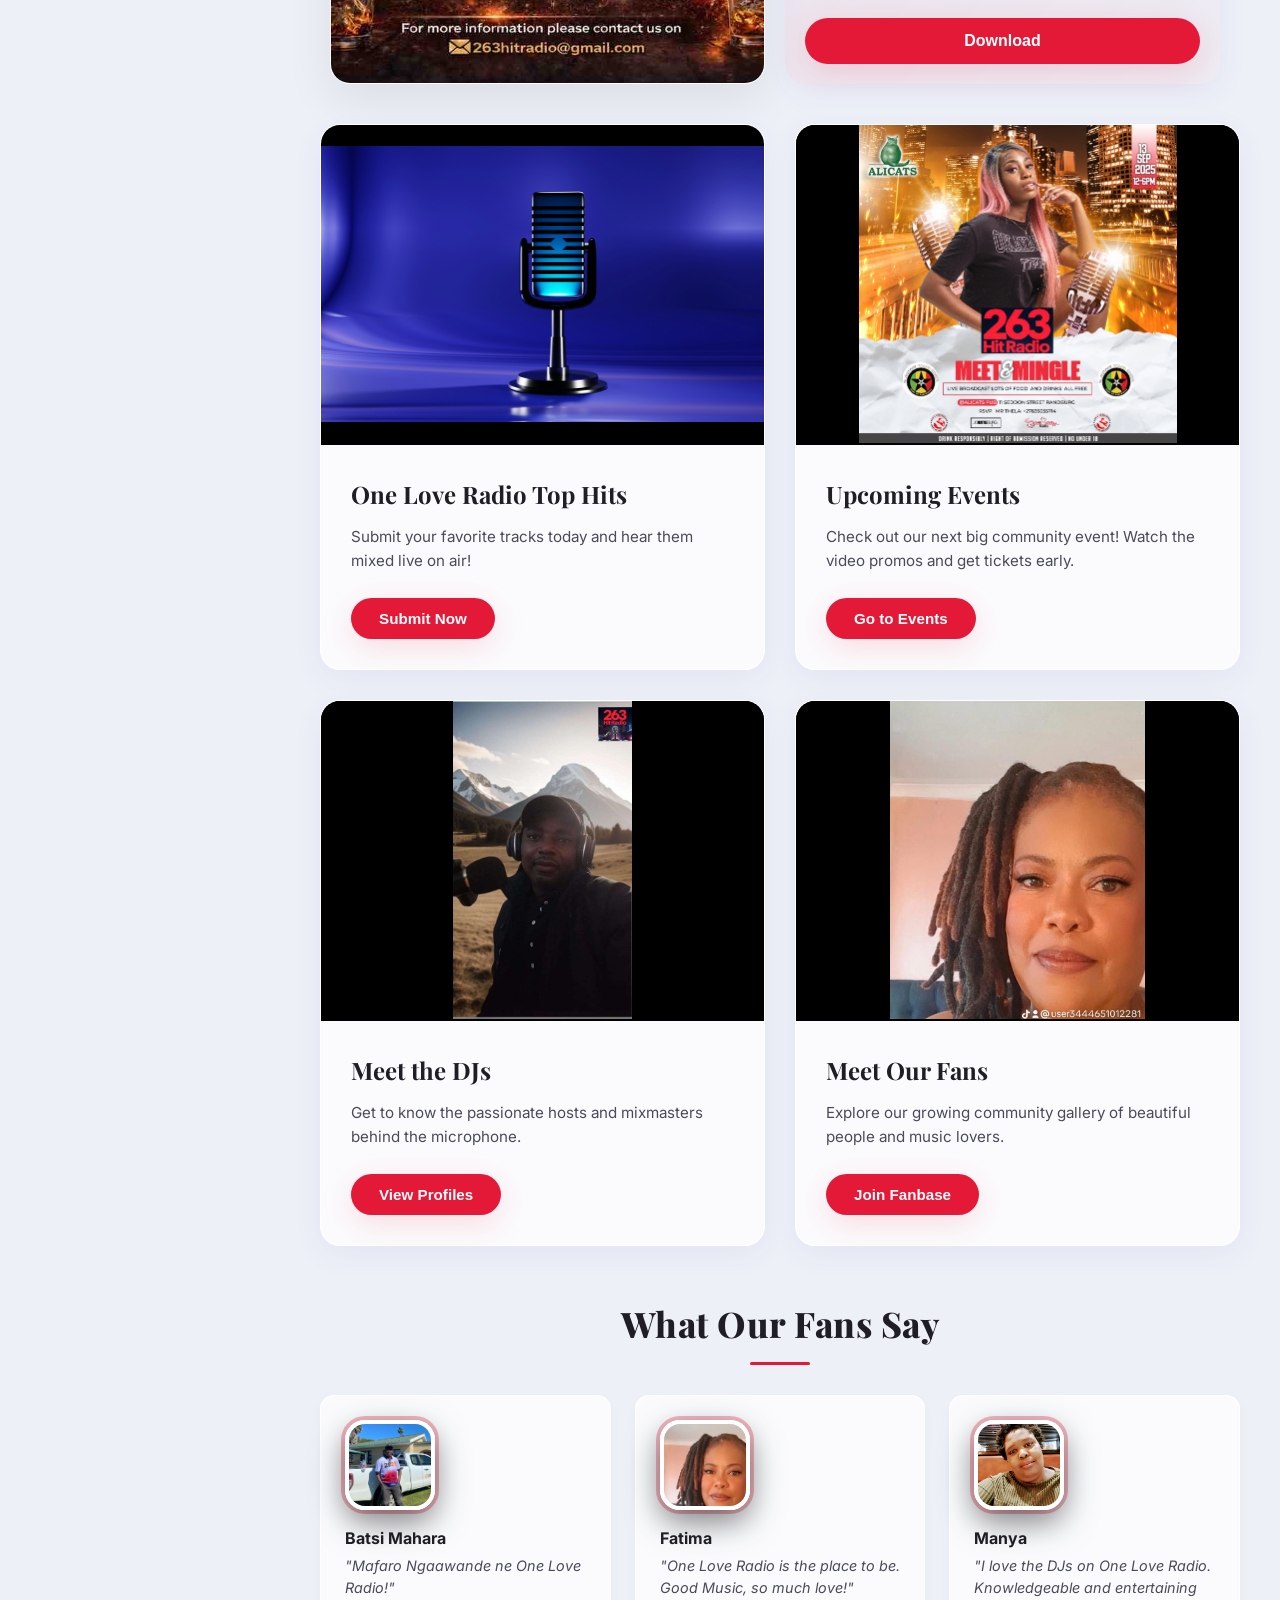
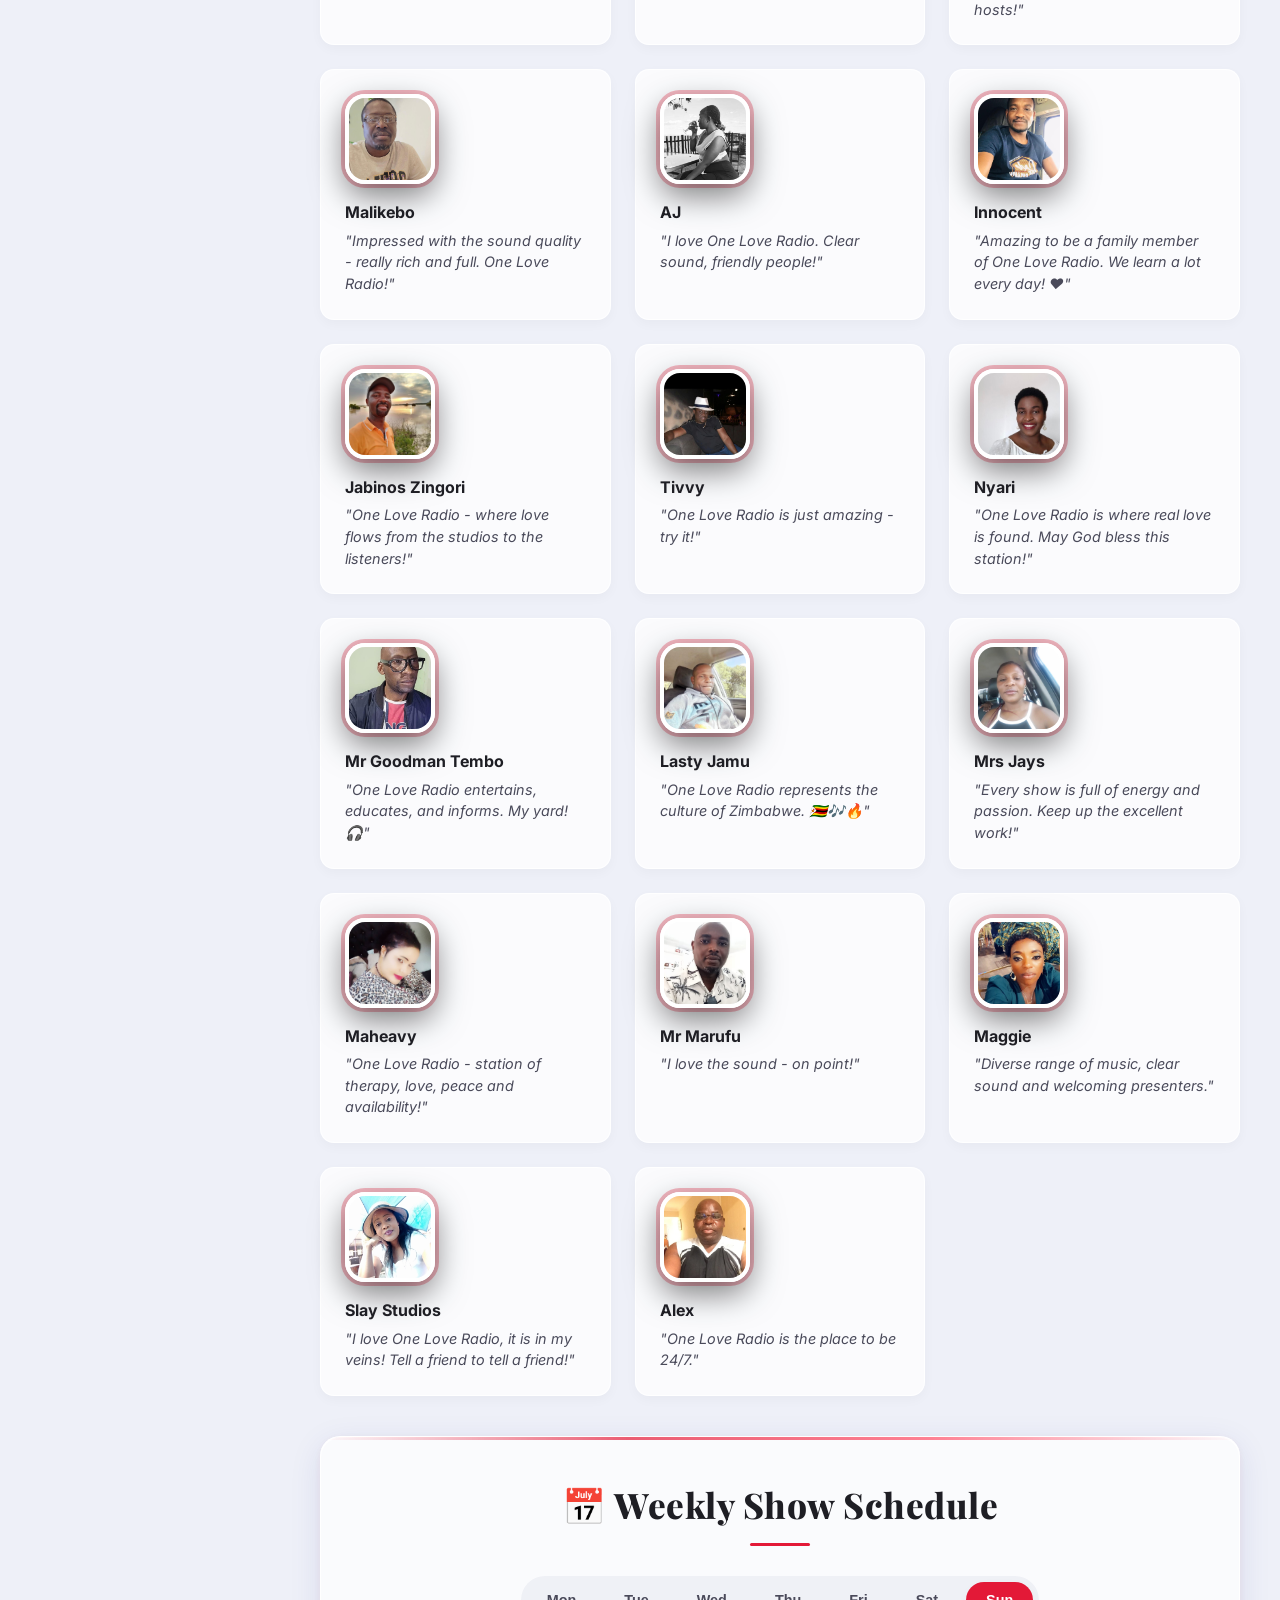
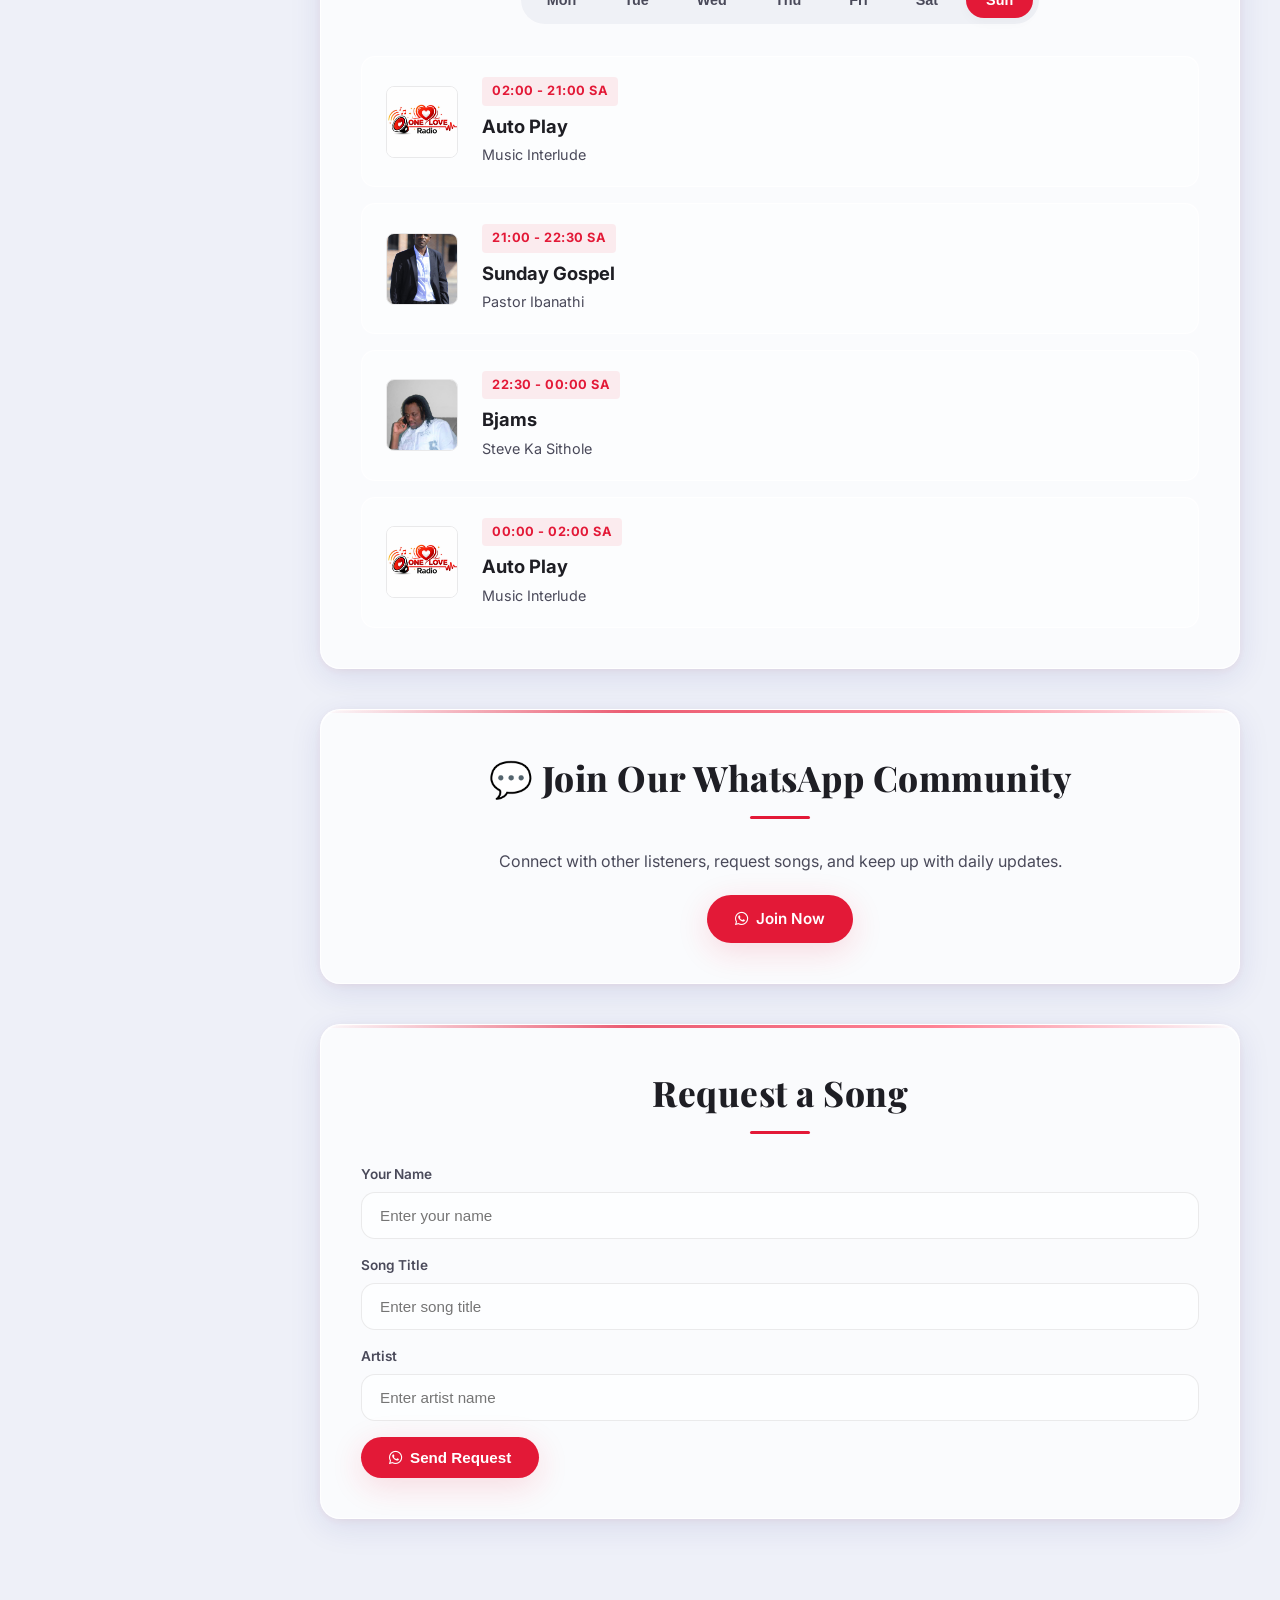
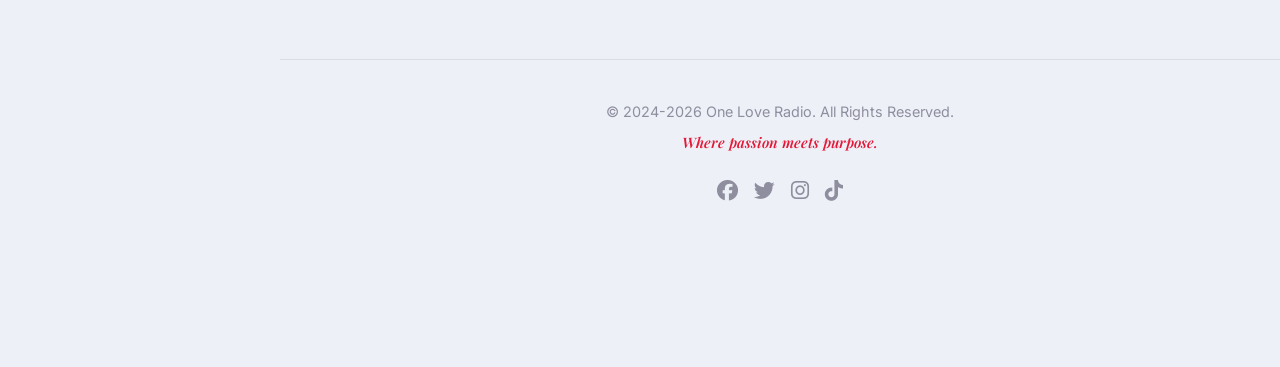
==== commit 3f58edf8: "real madrid complete" ====
--- a/index.html
+++ b/index.html
@@ -98,18 +98,32 @@
                     <!-- HERO WELCOME BANNER -->
                     <div class="hero">
                         <img src="images/onelovelogo.jpeg" alt="One Love Radio Logo" class="hero-logo">
-                        <div class="hero-content">
-                            <h2>Welcome to <span>One Love Radio</span></h2>
-                            <p>Zimbabwe's Hottest Hits. Your home for great music and positive vibes. Listen live daily from 6pm SA Time.</p>
-                            <div class="hero-cta">
-                                <button class="cta" id="listenBtnHero"><i class="fas fa-headphones"></i> Listen Live</button>
-                                <button class="cta" onclick="navigateToPage('about'); return false;">Discover More</button>
-                            </div>
-                        </div>
-                    </div>
-
-                    <!-- SLIDESHOW CAROUSEL -->
-                    <div class="slideshow-container">
+                    <div class="hero-content">
+                        <h2>Welcome to <span>One Love Radio</span></h2>
+                        <p>Zimbabwe's Hottest Hits. Your home for great music and positive vibes. Listen live daily from 6pm SA Time.</p>
+                        <div class="hero-cta">
+                            <button class="cta" id="listenBtnHero"><i class="fas fa-headphones"></i> Listen Live</button>
+                            <button class="cta" onclick="navigateToPage('about'); return false;">Discover More</button>
+                        </div>
+                    </div>
+                    </div>
+
+                    <!-- Info text with arrows -->
+                    <div class="slideshow-info-section">
+                        <div class="info-item">
+                            <p class="info-label">👇 Slideshow</p>
+                            <p class="info-description">Browse through our latest event posters and show promotions</p>
+                        </div>
+                        <div class="info-item">
+                            <p class="info-label">👇 App Download</p>
+                            <p class="info-description">Get the One Love Radio app for the best listening experience on Android</p>
+                        </div>
+                    </div>
+
+                    <!-- SLIDESHOW AND APP PROMO CONTAINER -->
+                    <div class="slideshow-app-container">
+                        <!-- SLIDESHOW CAROUSEL -->
+                        <div class="slideshow-container">
                         <div class="mySlides fade">
                             <img src="images/slideshow_263_connection_event.jpeg" alt="263 Connection Event" style="width:100%;">
                             <div class="slide-label">
@@ -168,6 +182,17 @@
                         </div>
                         <a class="prev" onclick="plusSlides(-1)">&#10094;</a>
                         <a class="next" onclick="plusSlides(1)">&#10095;</a>
+                    </div>
+
+                    <!-- APP PROMO -->
+                    <div class="app-promo-side">
+                        <img src="images/oneloveapp.jpg" alt="One Love Radio App" class="app-promo-side-image">
+                        <div class="app-promo-side-text">
+                            <h3>Download Our App</h3>
+                            <p>iOS users will see it later</p>
+                        </div>
+                        <button class="cta app-download-btn" onclick="scrollToDownload()">Download</button>
+                    </div>
                     </div>
 
                     <!-- FEATURE BLOCKS GRID -->
@@ -818,9 +843,25 @@
                         <h2 class="section-title">🎧 Altair Stream Player</h2>
                         <p style="color:var(--text-secondary); margin-bottom:25px;">Use the official Altair player for the best streaming experience with full controls.</p>
                         <div style="position:relative; padding-bottom:56.25%; height:0; overflow:hidden; border-radius:var(--radius-md); border:1px solid var(--border); box-shadow:var(--shadow-md); max-width:640px; margin:0 auto 20px auto;">
-                            <iframe src="https://altair.streamerr.co/stream/263hitradio" style="position:absolute; top:0; left:0; width:100%; height:100%; border:0;" allow="autoplay" title="Altair Stream Player"></iframe>
-                        </div>
-                        <a href="https://altair.streamerr.co/stream/263hitradio" target="_blank" rel="noopener noreferrer" class="cta" style="display:inline-flex; align-items:center; gap:8px;"><i class="fas fa-external-link-alt"></i> Open Fullscreen Player</a>
+                            <iframe src="https://vega.streamerr.co/stationsite/263_hit_radio_" style="position:absolute; top:0; left:0; width:100%; height:100%; border:0;" allow="autoplay" title="Altair Stream Player"></iframe>
+                        </div>
+                        <a href="https://vega.streamerr.co/stationsite/263_hit_radio_" target="_blank" rel="noopener noreferrer" class="cta" style="display:inline-flex; align-items:center; gap:8px;"><i class="fas fa-external-link-alt"></i> Open Fullscreen Player</a>
+                    </div>
+                    
+                    <div class="download-section" id="download-section">
+                        <h2>📱 Download Our App</h2>
+                        <p>Get the One Love Radio app for the best listening experience on your Android device. Stream live radio, interact with DJs, and stay updated with the latest events.</p>
+                        
+                        <div class="installation-guide">
+                            <video controls playsinline preload="metadata" poster="images/oneloveapp.jpg">
+                                <source src="images/installation-guide-browser.mp4" type="video/mp4">
+                                Your browser does not support video.
+                            </video>
+                        </div>
+                        
+                        <a href="https://onelove.co.uk/downloads/app-debug.apk" class="download-btn-large" target="_blank" rel="noopener noreferrer">
+                            <i class="fas fa-download"></i> Download App
+                        </a>
                     </div>
                     
                     <div class="glass-card">
@@ -1679,33 +1720,47 @@
     }
 
     // Volume control
-    if (stickyVolumeControl) {
+    if (stickyVolumeControl && audioPlayer) {
+        // Set initial volume (convert string to float)
+        audioPlayer.volume = parseFloat(stickyVolumeControl.value);
+        console.log('Initial volume set:', audioPlayer.volume);
+        
+        // Helper function to update volume
+        function updateVolume(value) {
+            var vol = parseFloat(value);
+            if (isNaN(vol)) vol = 0.7;
+            vol = Math.max(0, Math.min(1, vol)); // Clamp between 0 and 1
+            audioPlayer.volume = vol;
+            console.log('Volume set to:', vol);
+        }
+        
+        // Listen for both input and change events for better compatibility
         stickyVolumeControl.addEventListener('input', function() {
-            if (audioPlayer) {
-                audioPlayer.volume = this.value;
-            }
+            updateVolume(this.value);
+        });
+        
+        stickyVolumeControl.addEventListener('change', function() {
+            updateVolume(this.value);
         });
     }
 
     // Mute button
     const stickyVolDownBtn = document.getElementById('stickyVolDownBtn');
-    if (stickyVolDownBtn) {
+    if (stickyVolDownBtn && audioPlayer && stickyVolumeControl) {
         stickyVolDownBtn.addEventListener('click', function() {
-            if (audioPlayer) {
-                audioPlayer.volume = 0;
-                stickyVolumeControl.value = 0;
-            }
+            stickyVolumeControl.value = 0;
+            audioPlayer.volume = 0;
+            console.log('Muted');
         });
     }
 
     // Max volume button
     const stickyVolUpBtn = document.getElementById('stickyVolUpBtn');
-    if (stickyVolUpBtn) {
+    if (stickyVolUpBtn && audioPlayer && stickyVolumeControl) {
         stickyVolUpBtn.addEventListener('click', function() {
-            if (audioPlayer) {
-                audioPlayer.volume = 1;
-                stickyVolumeControl.value = 1;
-            }
+            stickyVolumeControl.value = 1;
+            audioPlayer.volume = 1;
+            console.log('Max volume');
         });
     }
 
@@ -1718,11 +1773,7 @@
         listenBtnHero.addEventListener('click', togglePlay);
     }
 
-    // Initialize volume
-    if (audioPlayer) {
-        audioPlayer.volume = 0.7;
-    }
-
+    // Note: Initial volume is set in the volume control section above
     // Player is user-initiated only - no auto-play on page load
     console.log('Player initialized. Stream URL:', STREAM_URL);
     console.log('Click the play button to start streaming.');
@@ -1876,6 +1927,23 @@
         closeCheckoutModal();
     }
 
+    function scrollToDownload() {
+        var streamPage = document.getElementById('stream-page');
+        var downloadSection = document.getElementById('download-section');
+        
+        // Navigate to stream page first if not already there
+        if (!streamPage.classList.contains('active')) {
+            navigateToPage('stream');
+        }
+        
+        // Scroll to download section after a short delay
+        setTimeout(function() {
+            if (downloadSection) {
+                downloadSection.scrollIntoView({ behavior: 'smooth', block: 'start' });
+            }
+        }, 300);
+    }
+
     updateCartBanner();
     </script>
 </body>
--- a/css/style.css
+++ b/css/style.css
@@ -749,6 +749,177 @@
 }
 
 /* ==========================================================================
+   📱 APP PROMOTION SECTION
+   ========================================================================== */
+.app-promo {
+  display: flex;
+  flex-direction: column;
+  align-items: center;
+  gap: 20px;
+  margin-top: 30px;
+  padding: 30px;
+  background: linear-gradient(135deg, rgba(227, 25, 55, 0.08) 0%, rgba(227, 25, 55, 0.02) 100%);
+  border-radius: var(--radius-lg);
+  border: 2px dashed var(--primary);
+  box-shadow: var(--shadow-md);
+  animation: fadeSlideUp 0.6s cubic-bezier(0.25, 0.8, 0.25, 1) forwards;
+}
+
+.app-promo-image {
+  width: 120px;
+  height: 120px;
+  object-fit: cover;
+  border-radius: var(--radius-md);
+  border: 4px solid var(--primary);
+  box-shadow: 0 8px 24px rgba(227, 25, 55, 0.3);
+  transition: transform var(--transition);
+}
+
+.app-promo-image:hover {
+  transform: scale(1.05) rotate(5deg);
+}
+
+.app-promo-text {
+  text-align: center;
+  flex: 1;
+}
+
+.app-promo-text h3 {
+  font-family: 'Playfair Display', serif;
+  font-size: 1.5rem;
+  font-weight: 800;
+  color: var(--text);
+  margin-bottom: 8px;
+}
+
+.app-promo-text p {
+  color: var(--text-secondary);
+  font-size: 0.95rem;
+  font-style: italic;
+}
+
+.app-download-btn {
+  background: var(--primary) !important;
+  padding: 14px 36px !important;
+  font-size: 1rem !important;
+}
+
+.app-download-btn:hover {
+  background: var(--primary-dark) !important;
+}
+
+/* ==========================================================================
+   📥 DOWNLOAD SECTION (Stream Page)
+   ========================================================================== */
+.download-section {
+  padding: 40px;
+  background: linear-gradient(135deg, rgba(227, 25, 55, 0.1) 0%, rgba(255, 255, 255, 0.8) 100%);
+  border-radius: var(--radius-lg);
+  border: 2px solid var(--primary);
+  box-shadow: var(--shadow-lg);
+  margin-top: 40px;
+  text-align: center;
+}
+
+.download-section h2 {
+  font-family: 'Playfair Display', serif;
+  font-size: 2rem;
+  font-weight: 800;
+  color: var(--text);
+  margin-bottom: 16px;
+}
+
+.download-section p {
+  color: var(--text-secondary);
+  margin-bottom: 24px;
+  font-size: 1.05rem;
+}
+
+.installation-guide {
+  max-width: 640px;
+  margin: 0 auto 30px auto;
+  border-radius: var(--radius-md);
+  overflow: hidden;
+  box-shadow: var(--shadow-md);
+}
+
+.installation-guide video {
+  width: 100%;
+  display: block;
+  border: 1px solid var(--border-dark);
+}
+
+.download-btn-large {
+  display: inline-flex;
+  align-items: center;
+  gap: 12px;
+  background: var(--primary) !important;
+  color: white !important;
+  padding: 16px 40px !important;
+  border-radius: var(--radius-pill) !important;
+  font-weight: 700 !important;
+  font-size: 1.1rem !important;
+  text-decoration: none;
+  box-shadow: var(--shadow-glow);
+  transition: all var(--transition-fast);
+  border: none;
+  cursor: pointer;
+}
+
+.download-btn-large:hover {
+  background: var(--primary-dark) !important;
+  transform: translateY(-3px);
+  box-shadow: 0 12px 32px rgba(227, 25, 55, 0.4);
+}
+
+.download-btn-large i {
+  font-size: 1.3rem;
+}
+
+@media (max-width: 768px) {
+  .app-promo {
+    padding: 20px;
+  }
+  
+  .app-promo-image {
+    width: 100px;
+    height: 100px;
+  }
+  
+  .app-promo-text h3 {
+    font-size: 1.3rem;
+  }
+  
+  .download-section {
+    padding: 24px;
+  }
+  
+  .download-section h2 {
+    font-size: 1.6rem;
+  }
+}
+
+@media (max-width: 480px) {
+  .app-promo {
+    padding: 16px;
+  }
+  
+  .app-promo-image {
+    width: 80px;
+    height: 80px;
+  }
+  
+  .app-promo-text h3 {
+    font-size: 1.1rem;
+  }
+  
+  .app-download-btn {
+    padding: 12px 28px !important;
+    font-size: 0.9rem !important;
+  }
+}
+
+/* ==========================================================================
    🏷️ LOGO BANNER CARD — circular logo inside a rounded rectangle card
    ========================================================================== */
 .logo-banner-card {
@@ -952,16 +1123,185 @@
   color: white;
 }
 
+/* Info text with arrows section */
+.slideshow-info-section {
+  display: flex;
+  justify-content: space-around;
+  align-items: flex-start;
+  gap: 40px;
+  padding: 30px 20px;
+  max-width: 900px;
+  margin: 0 auto 40px auto;
+  flex-wrap: wrap;
+}
+
+.info-item {
+  flex: 1;
+  min-width: 200px;
+  text-align: center;
+  padding-top: 20px;
+  border-top: 3px solid var(--primary);
+}
+
+.info-label {
+  font-size: 1.3rem;
+  font-weight: 700;
+  color: var(--text);
+  margin-bottom: 12px;
+  font-family: 'Playfair Display', serif;
+}
+
+.info-description {
+  font-size: 0.95rem;
+  color: var(--text-secondary);
+  line-height: 1.6;
+}
+
+/* SLIDESHOW AND APP PROMO CONTAINER */
+.slideshow-app-container {
+  display: flex;
+  gap: 20px;
+  align-items: stretch;
+  margin-bottom: 40px;
+  max-width: 900px;
+  margin-left: auto;
+  margin-right: auto;
+}
+
 /* Redesigned Carousel with Text Slide-in Overlays */
 .slideshow-container {
   position: relative;
-  max-width: 100%;
-  aspect-ratio: 16 / 9;
-  margin: 0 auto 40px auto;
+  flex: 1;
+  max-width: 435px;
+  aspect-ratio: 9 / 16;
+  max-height: 70vh;
+  margin: 0;
   border-radius: var(--radius-lg);
   overflow: hidden;
   box-shadow: var(--shadow-lg);
   border: 1px solid var(--border);
+}
+
+/* APP PROMO SIDE */
+.app-promo-side {
+  flex: 1;
+  max-width: 435px;
+  display: flex;
+  flex-direction: column;
+  align-items: center;
+  gap: 16px;
+  padding: 20px;
+  background: linear-gradient(135deg, rgba(227, 25, 55, 0.08) 0%, rgba(227, 25, 55, 0.02) 100%);
+  border-radius: var(--radius-lg);
+  box-shadow: var(--shadow-md);
+  position: relative;
+}
+
+.app-promo-side-image {
+  width: 100%;
+  max-height: 400px;
+  object-fit: contain;
+  border-radius: var(--radius-md);
+  box-shadow: 0 8px 24px rgba(227, 25, 55, 0.3);
+  transition: transform var(--transition);
+  background: transparent;
+}
+
+.app-promo-side-image:hover {
+  transform: none;
+}
+
+.app-promo-side-text {
+  text-align: center;
+  padding: 16px 0 0 0;
+  background: none;
+  backdrop-filter: none;
+  border-radius: 0;
+  border: none;
+  max-width: 100%;
+  position: static;
+  z-index: auto;
+  display: flex;
+  flex-direction: column;
+  justify-content: flex-end;
+}
+
+.app-promo-side-text h3 {
+  font-family: 'Playfair Display', serif;
+  font-size: 1.8rem;
+  font-weight: 800;
+  color: var(--text);
+  margin-bottom: 8px;
+  text-shadow: none;
+}
+
+.app-promo-side-text p {
+  color: var(--text-secondary);
+  font-size: 1rem;
+  font-style: italic;
+  text-shadow: none;
+}
+
+.app-promo-side .app-download-btn {
+  margin-top: auto;
+  width: 100%;
+  justify-content: center;
+  background: var(--primary) !important;
+  padding: 14px 24px !important;
+  font-size: 1rem !important;
+}
+
+.app-promo-side .app-download-btn:hover {
+  background: var(--primary-dark) !important;
+}
+
+@media (max-width: 768px) {
+  .slideshow-container {
+    max-height: 55vh;
+  }
+  
+  .app-promo-side {
+    padding: 16px;
+  }
+  
+  .app-promo-side-text {
+    padding: 12px;
+  }
+  
+  .app-promo-side-text h3 {
+    font-size: 1.2rem;
+  }
+  
+  .app-promo-side-text p {
+    font-size: 0.8rem;
+  }
+}
+
+@media (max-width: 480px) {
+  .slideshow-container {
+    max-height: 50vh;
+  }
+  
+  .app-promo-side {
+    padding: 12px;
+  }
+  
+  .app-promo-side-text {
+    padding: 10px;
+  }
+  
+  .app-promo-side-text h3 {
+    font-size: 1.1rem;
+  }
+  
+  .app-promo-side-text p {
+    font-size: 0.75rem;
+  }
+  
+  .app-promo-side .app-download-btn {
+    padding: 12px 20px !important;
+    font-size: 0.9rem !important;
+  }
 }
 
 .mySlides {
@@ -979,7 +1319,7 @@
 .mySlides img {
   width: 100%;
   height: 100%;
-  object-fit: contain;
+  object-fit: cover;
   background: #000;
 }
 
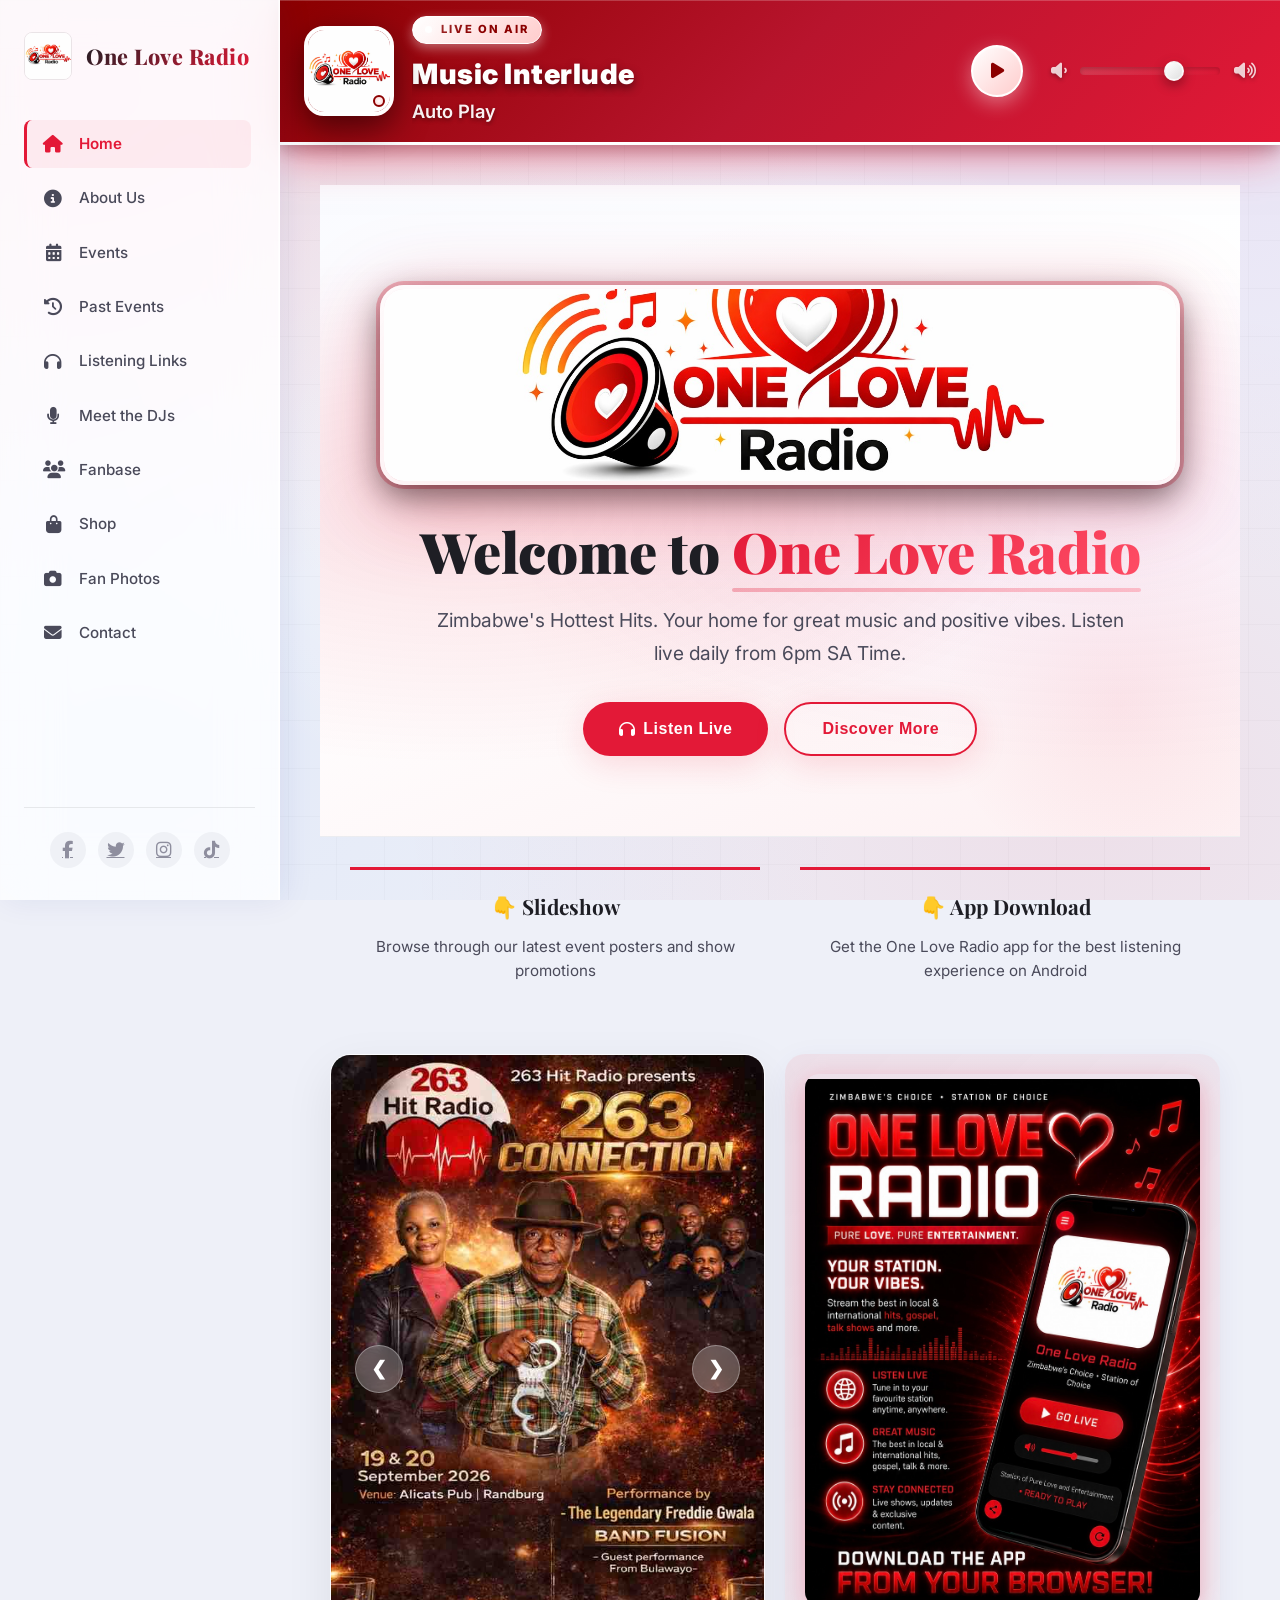
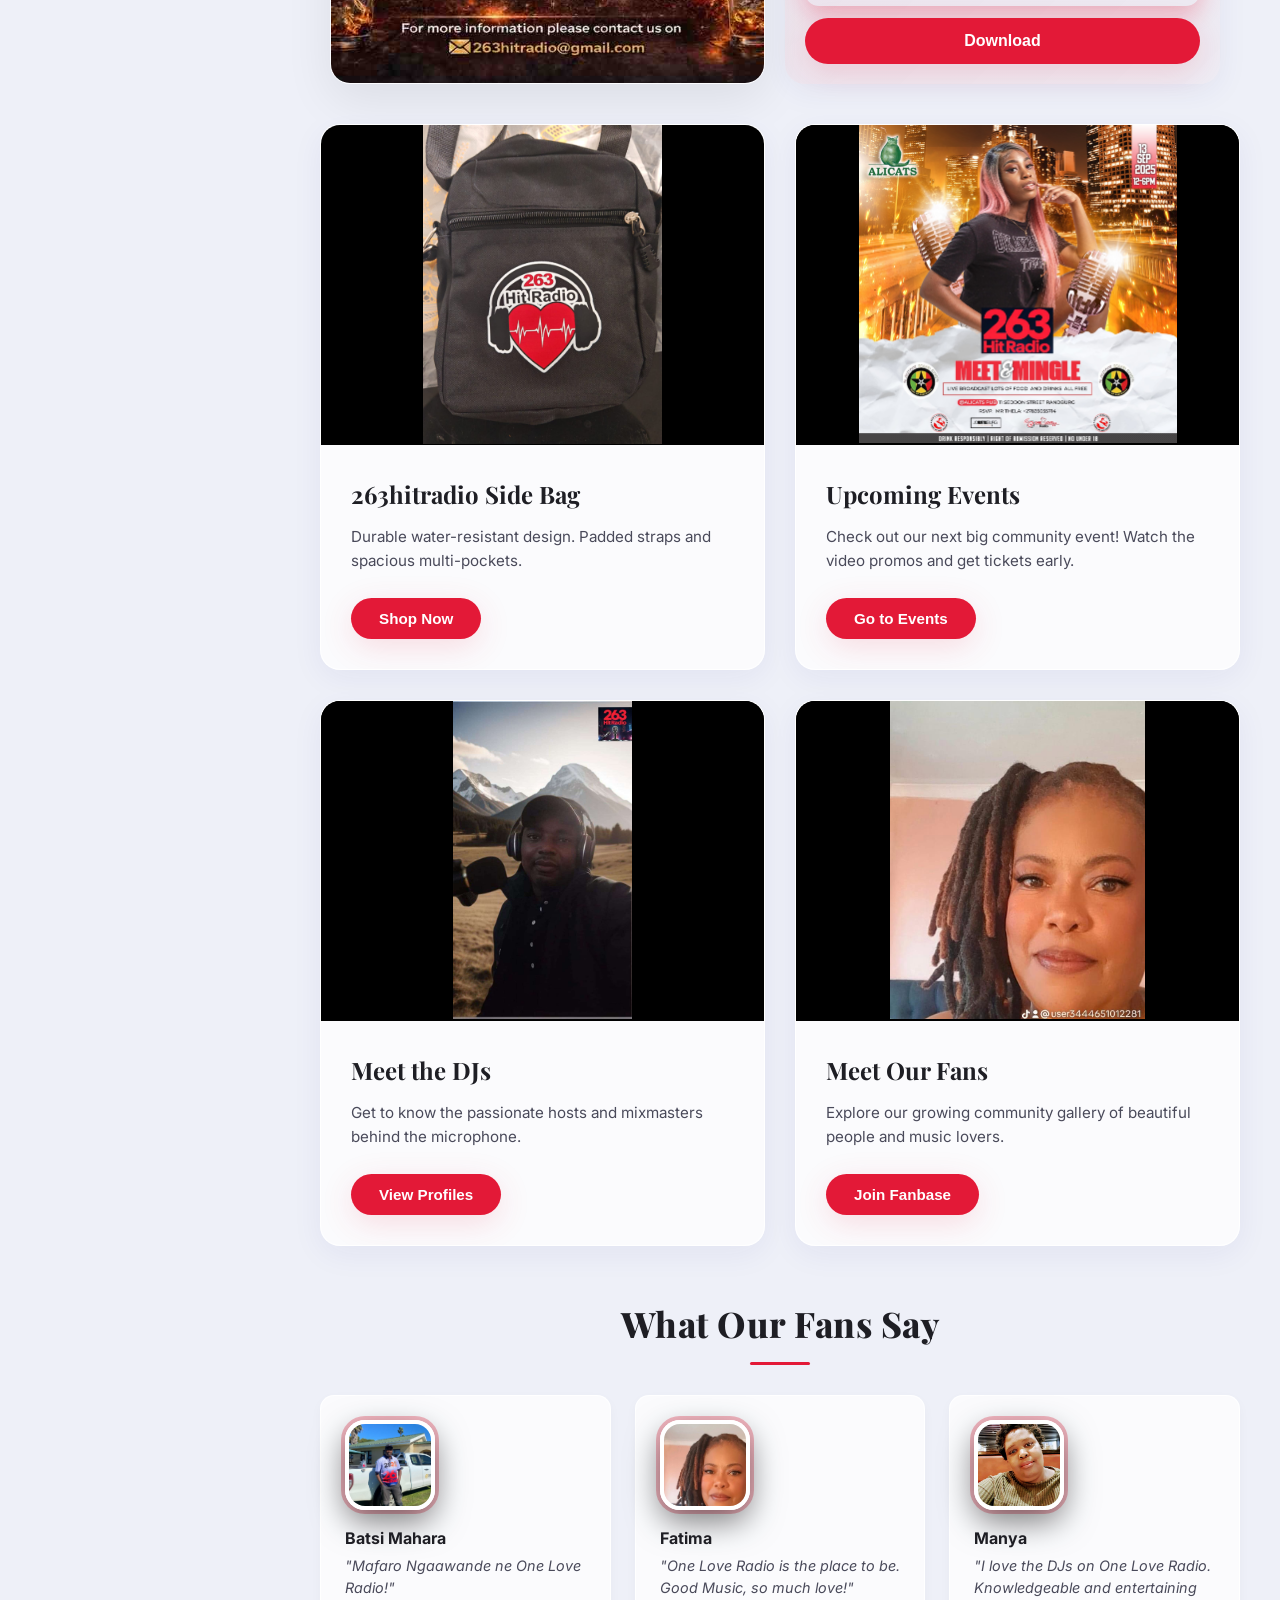
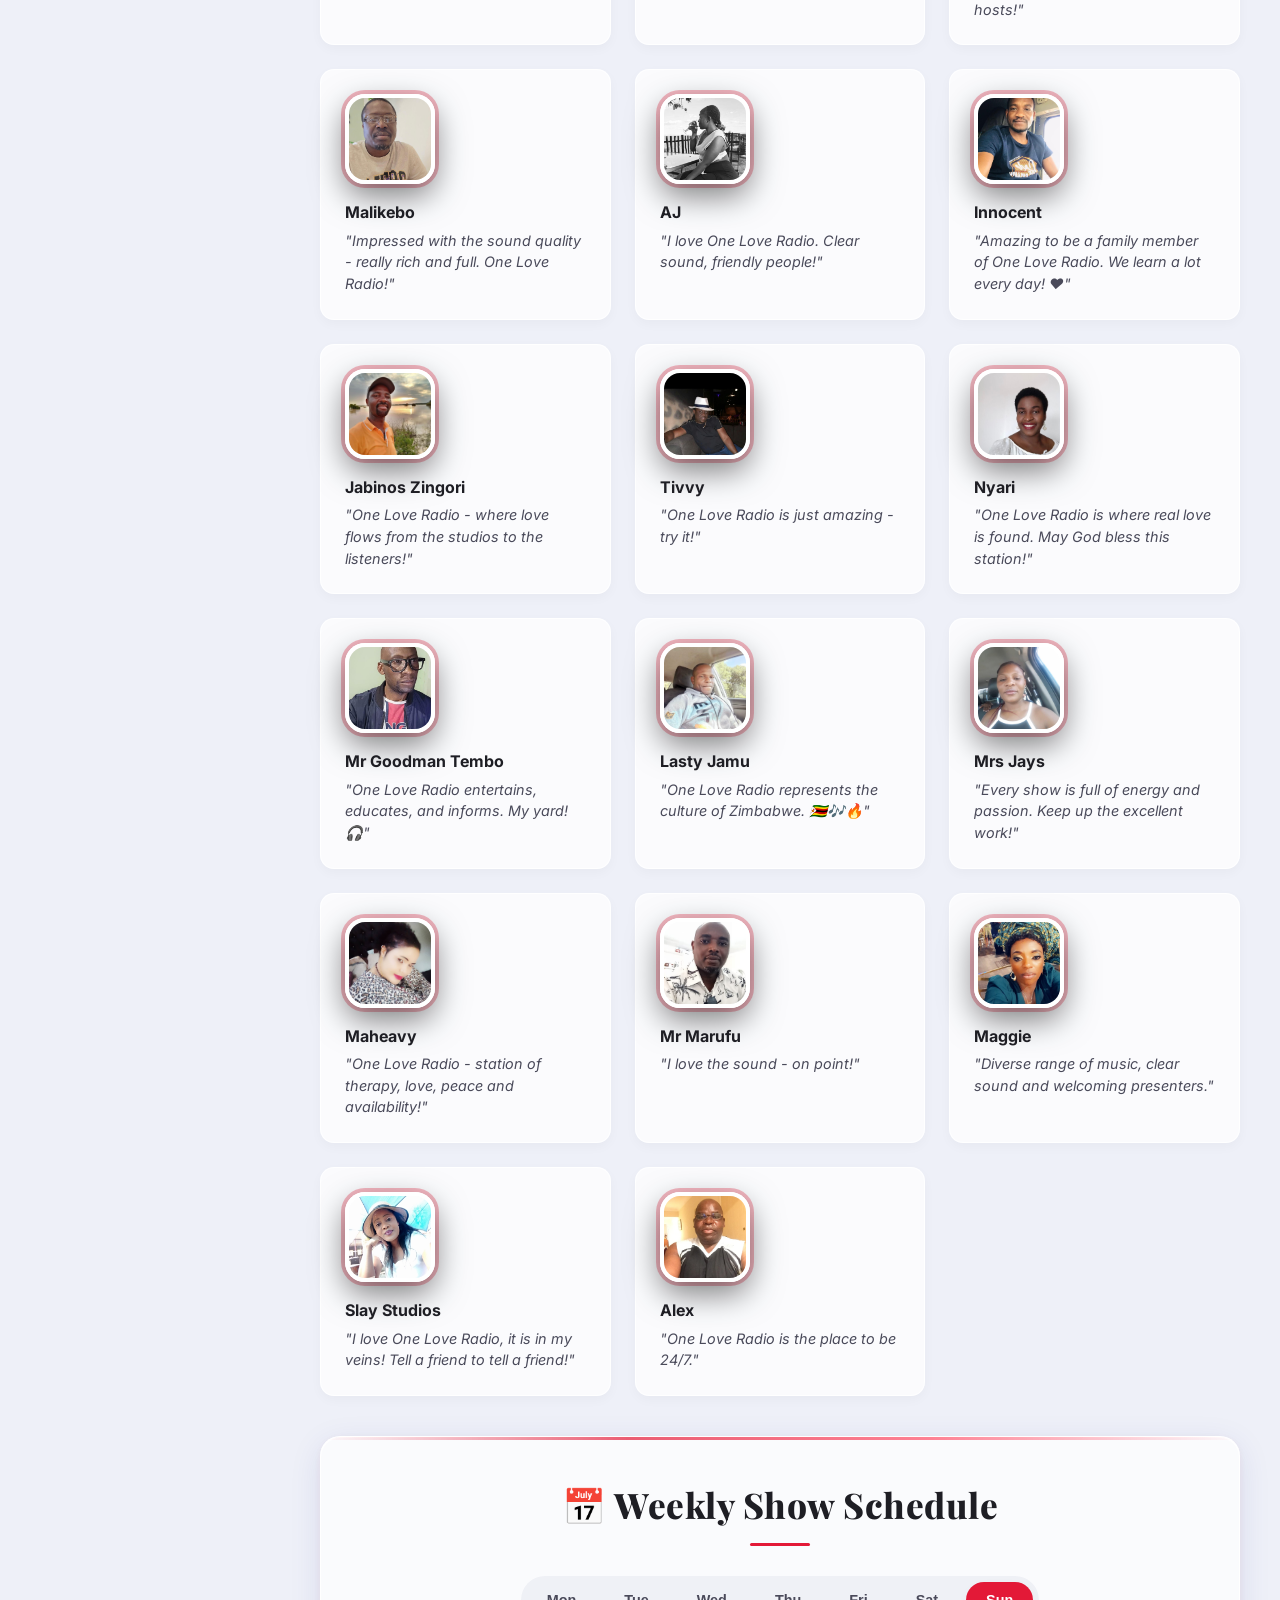
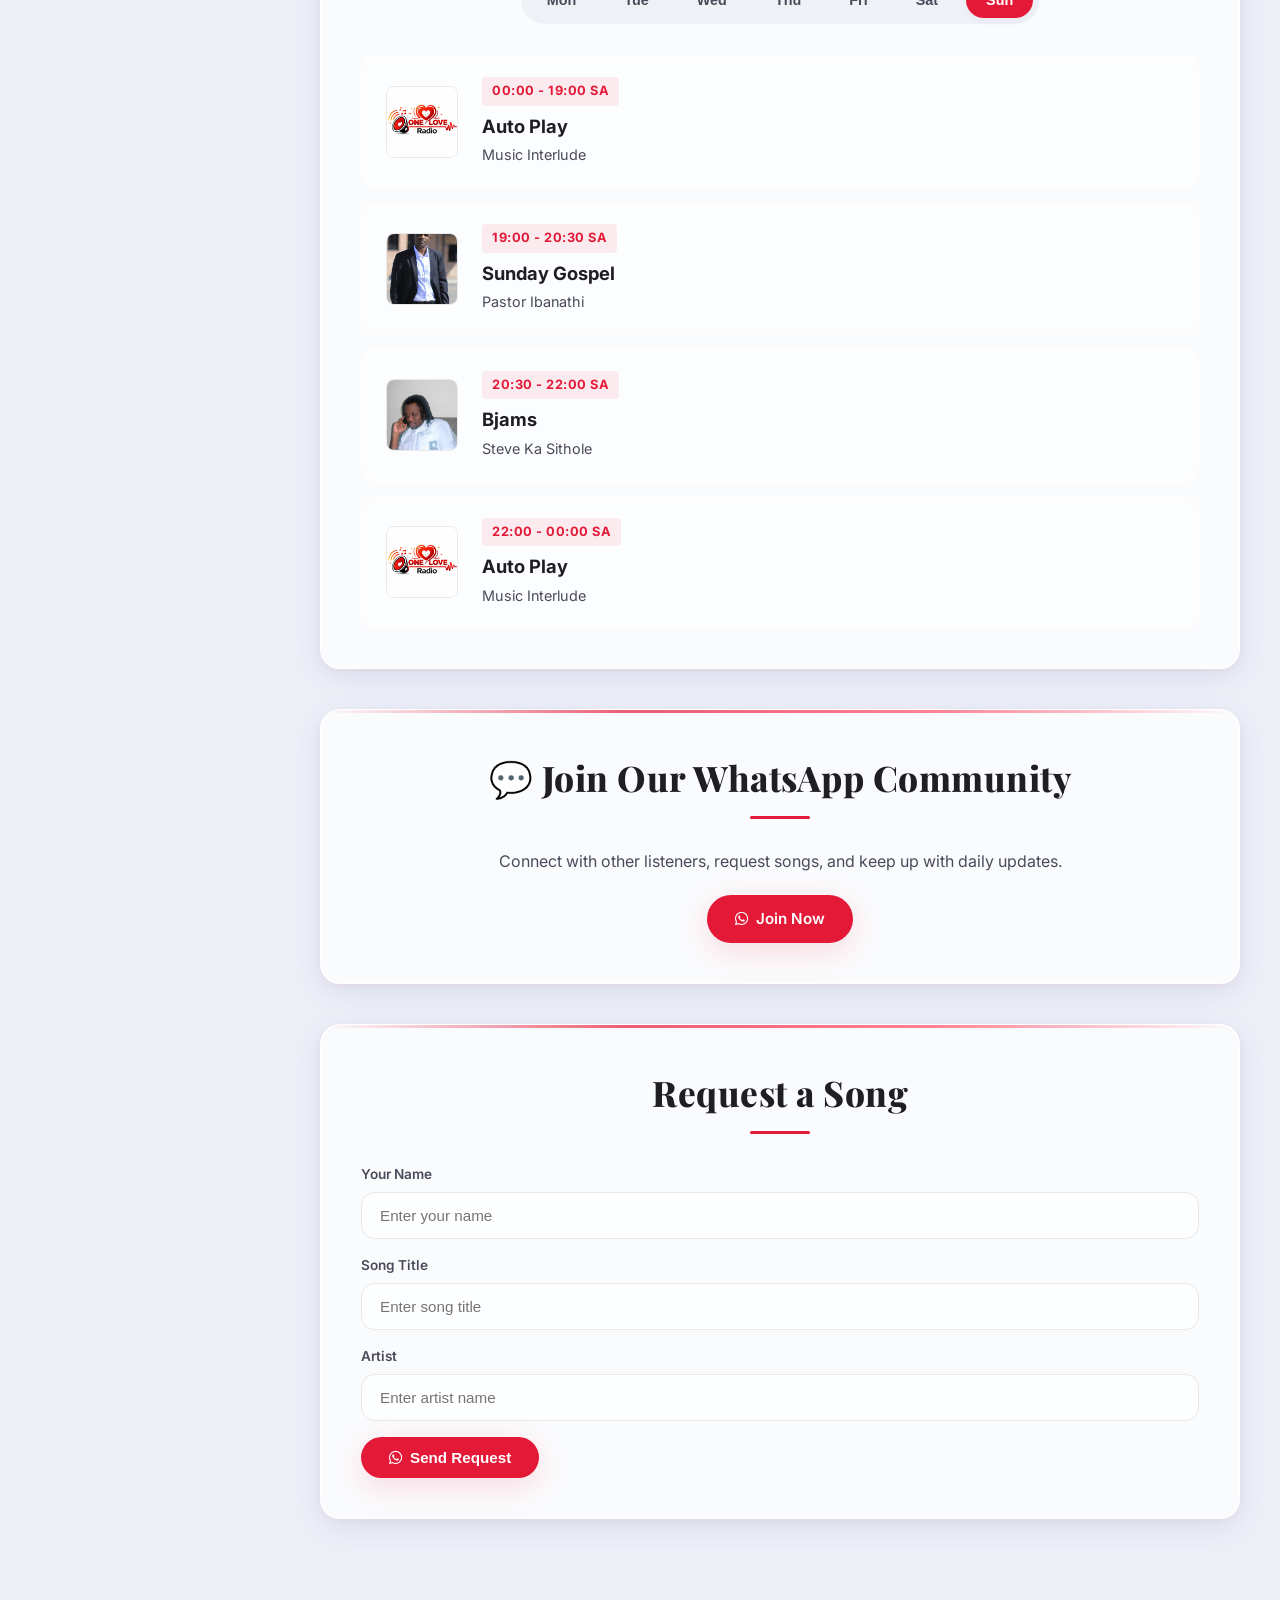
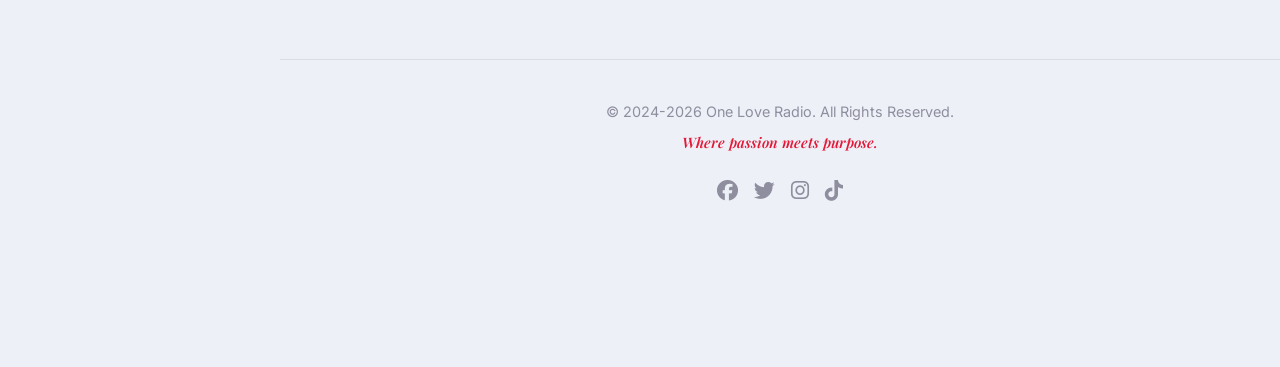
==== commit 91a07234: "fixesss doneeerirst" ====
--- a/index.html
+++ b/index.html
@@ -187,10 +187,6 @@
                     <!-- APP PROMO -->
                     <div class="app-promo-side">
                         <img src="images/oneloveapp.jpg" alt="One Love Radio App" class="app-promo-side-image">
-                        <div class="app-promo-side-text">
-                            <h3>Download Our App</h3>
-                            <p>iOS users will see it later</p>
-                        </div>
                         <button class="cta app-download-btn" onclick="scrollToDownload()">Download</button>
                     </div>
                     </div>
@@ -198,25 +194,11 @@
                     <!-- FEATURE BLOCKS GRID -->
                     <div class="grid">
                         <div class="block">
-                            <img src="images/top10.png" alt="One Love Radio Top Hits">
+                            <img src="images/backbap263.jpeg" alt="263hitradio Side Bag">
                             <div class="block-content">
-                                <h3>One Love Radio Top Hits</h3>
-                                <p>Submit your favorite tracks today and hear them mixed live on air!</p>
-                                <button class="cta" id="submitSongBtn">Submit Now</button>
-                                
-                                <div id="songForm" style="display:none; margin-top:20px; padding:20px; background:var(--bg-alt); border-radius:var(--radius-md); border:1px solid var(--border-dark);">
-                                    <form onsubmit="event.preventDefault(); submitSong();" style="display:grid; gap:12px;">
-                                        <div style="display:grid; gap:4px;">
-                                            <label for="songName">Song Name:</label>
-                                            <input type="text" id="songName" required>
-                                        </div>
-                                        <div style="display:grid; gap:4px;">
-                                            <label for="artistName">Artist Name:</label>
-                                            <input type="text" id="artistName" required>
-                                        </div>
-                                        <button type="submit" class="cta" style="width:100%;">Send to oneloveradio@gmail.com</button>
-                                    </form>
-                                </div>
+                                <h3>263hitradio Side Bag</h3>
+                                <p>Durable water-resistant design. Padded straps and spacious multi-pockets.</p>
+                                <button class="cta" onclick="navigateToPage('shop'); return false;">Shop Now</button>
                             </div>
                         </div>
 
@@ -417,7 +399,7 @@
                                 <div class="schedule-card">
                                     <img src="images/onelovelogo.jpeg" alt="Music Interlude" class="schedule-dj-thumb">
                                     <div class="schedule-details">
-                                        <span class="schedule-time">02:00 - 21:00 SA</span>
+                                        <span class="schedule-time">00:00 - 19:00 SA</span>
                                         <h3 class="schedule-show-name">Auto Play</h3>
                                         <p class="schedule-host">Music Interlude</p>
                                     </div>
@@ -425,7 +407,7 @@
                                 <div class="schedule-card">
                                     <img src="images/dj Greatman.png" alt="Dj Greatman" class="schedule-dj-thumb">
                                     <div class="schedule-details">
-                                        <span class="schedule-time">21:00 - 00:00 SA</span>
+                                        <span class="schedule-time">19:00 - 22:00 SA</span>
                                         <h3 class="schedule-show-name">Drive Time Radio</h3>
                                         <p class="schedule-host">Dj Greatman</p>
                                     </div>
@@ -433,7 +415,7 @@
                                 <div class="schedule-card">
                                     <img src="images/dj5.jpg" alt="Dj Warren" class="schedule-dj-thumb">
                                     <div class="schedule-details">
-                                        <span class="schedule-time">00:00 - 02:00 SA</span>
+                                        <span class="schedule-time">22:00 - 00:00 SA</span>
                                         <h3 class="schedule-show-name">Monday Mellow Madness</h3>
                                         <p class="schedule-host">Dj Warren</p>
                                     </div>
@@ -445,7 +427,7 @@
                                 <div class="schedule-card">
                                     <img src="images/onelovelogo.jpeg" alt="Music Interlude" class="schedule-dj-thumb">
                                     <div class="schedule-details">
-                                        <span class="schedule-time">02:00 - 21:00 SA</span>
+                                        <span class="schedule-time">00:00 - 19:00 SA</span>
                                         <h3 class="schedule-show-name">Auto Play</h3>
                                         <p class="schedule-host">Music Interlude</p>
                                     </div>
@@ -453,7 +435,7 @@
                                 <div class="schedule-card">
                                     <img src="images/dj7s.jpg" alt="Dj Lassi" class="schedule-dj-thumb">
                                     <div class="schedule-details">
-                                        <span class="schedule-time">21:00 - 00:00 SA</span>
+                                        <span class="schedule-time">19:00 - 22:00 SA</span>
                                         <h3 class="schedule-show-name">263 Connection</h3>
                                         <p class="schedule-host">Dj Lassi</p>
                                     </div>
@@ -461,7 +443,7 @@
                                 <div class="schedule-card">
                                     <img src="images/Dj Black The Supreme.png" alt="Dj Black" class="schedule-dj-thumb">
                                     <div class="schedule-details">
-                                        <span class="schedule-time">00:00 - 02:00 SA</span>
+                                        <span class="schedule-time">22:00 - 00:00 SA</span>
                                         <h3 class="schedule-show-name">Revivals Jams</h3>
                                         <p class="schedule-host">Dj Black</p>
                                     </div>
@@ -473,7 +455,7 @@
                                 <div class="schedule-card">
                                     <img src="images/onelovelogo.jpeg" alt="Music Interlude" class="schedule-dj-thumb">
                                     <div class="schedule-details">
-                                        <span class="schedule-time">02:00 - 21:00 SA</span>
+                                        <span class="schedule-time">00:00 - 19:00 SA</span>
                                         <h3 class="schedule-show-name">Auto Play</h3>
                                         <p class="schedule-host">Music Interlude</p>
                                     </div>
@@ -481,7 +463,7 @@
                                 <div class="schedule-card">
                                     <img src="images/dj2.jpg" alt="Bamdiki Munya" class="schedule-dj-thumb">
                                     <div class="schedule-details">
-                                        <span class="schedule-time">21:00 - 00:00 SA</span>
+                                        <span class="schedule-time">19:00 - 22:00 SA</span>
                                         <h3 class="schedule-show-name">Midweek Party</h3>
                                         <p class="schedule-host">Bamdiki Munya</p>
                                     </div>
@@ -489,7 +471,7 @@
                                 <div class="schedule-card">
                                     <img src="images/onelovelogo.jpeg" alt="Guest Dj" class="schedule-dj-thumb">
                                     <div class="schedule-details">
-                                        <span class="schedule-time">00:00 - 02:00 SA</span>
+                                        <span class="schedule-time">22:00 - 00:00 SA</span>
                                         <h3 class="schedule-show-name">Guest Dj</h3>
                                         <p class="schedule-host">Guest Dj</p>
                                     </div>
@@ -501,7 +483,7 @@
                                 <div class="schedule-card">
                                     <img src="images/onelovelogo.jpeg" alt="Music Interlude" class="schedule-dj-thumb">
                                     <div class="schedule-details">
-                                        <span class="schedule-time">02:00 - 21:00 SA</span>
+                                        <span class="schedule-time">00:00 - 19:00 SA</span>
                                         <h3 class="schedule-show-name">Auto Play</h3>
                                         <p class="schedule-host">Music Interlude</p>
                                     </div>
@@ -509,7 +491,7 @@
                                 <div class="schedule-card">
                                     <img src="images/dj7s.jpg" alt="Dj Lassi" class="schedule-dj-thumb">
                                     <div class="schedule-details">
-                                        <span class="schedule-time">21:00 - 00:00 SA</span>
+                                        <span class="schedule-time">19:00 - 22:00 SA</span>
                                         <h3 class="schedule-show-name">The Rhythm Connect</h3>
                                         <p class="schedule-host">Dj Lassi</p>
                                     </div>
@@ -517,7 +499,7 @@
                                 <div class="schedule-card">
                                     <img src="images/Dj Black The Supreme.png" alt="Dj Black" class="schedule-dj-thumb">
                                     <div class="schedule-details">
-                                        <span class="schedule-time">00:00 - 02:00 SA</span>
+                                        <span class="schedule-time">22:00 - 00:00 SA</span>
                                         <h3 class="schedule-show-name">Lovers Jams</h3>
                                         <p class="schedule-host">Dj Black</p>
                                     </div>
@@ -529,7 +511,7 @@
                                 <div class="schedule-card">
                                     <img src="images/onelovelogo.jpeg" alt="Music Interlude" class="schedule-dj-thumb">
                                     <div class="schedule-details">
-                                        <span class="schedule-time">02:00 - 21:00 SA</span>
+                                        <span class="schedule-time">00:00 - 19:00 SA</span>
                                         <h3 class="schedule-show-name">Auto Play</h3>
                                         <p class="schedule-host">Music Interlude</p>
                                     </div>
@@ -537,7 +519,7 @@
                                 <div class="schedule-card">
                                     <img src="images/dj2.jpg" alt="Bamdiki Munya" class="schedule-dj-thumb">
                                     <div class="schedule-details">
-                                        <span class="schedule-time">21:00 - 00:00 SA</span>
+                                        <span class="schedule-time">19:00 - 22:00 SA</span>
                                         <h3 class="schedule-show-name">The Weekend Crossover Show</h3>
                                         <p class="schedule-host">Bamdiki Munya</p>
                                     </div>
@@ -545,7 +527,7 @@
                                 <div class="schedule-card">
                                     <img src="images/dj5.jpg" alt="Dj Warren" class="schedule-dj-thumb">
                                     <div class="schedule-details">
-                                        <span class="schedule-time">00:00 - 02:00 SA</span>
+                                        <span class="schedule-time">22:00 - 00:00 SA</span>
                                         <h3 class="schedule-show-name">Friday Night Life</h3>
                                         <p class="schedule-host">Dj Warren</p>
                                     </div>
@@ -557,23 +539,15 @@
                                 <div class="schedule-card">
                                     <img src="images/onelovelogo.jpeg" alt="Music Interlude" class="schedule-dj-thumb">
                                     <div class="schedule-details">
-                                        <span class="schedule-time">02:00 - 18:00 SA</span>
+                                        <span class="schedule-time">00:00 - 19:00 SA</span>
                                         <h3 class="schedule-show-name">Auto Play</h3>
                                         <p class="schedule-host">Music Interlude</p>
                                     </div>
                                 </div>
                                 <div class="schedule-card">
-                                    <img src="images/DJ Thembie.jpeg" alt="DJ Thembie" class="schedule-dj-thumb">
-                                    <div class="schedule-details">
-                                        <span class="schedule-time">18:00 - 21:00 SA</span>
-                                        <h3 class="schedule-show-name">Mutserendende we Ngoma</h3>
-                                        <p class="schedule-host">DJ Thembie okaMpangazitha</p>
-                                    </div>
-                                </div>
-                                <div class="schedule-card">
                                     <img src="images/dj5.jpg" alt="Dj Warren" class="schedule-dj-thumb">
                                     <div class="schedule-details">
-                                        <span class="schedule-time">21:00 - 00:00 SA</span>
+                                        <span class="schedule-time">19:00 - 22:00 SA</span>
                                         <h3 class="schedule-show-name">SOS</h3>
                                         <p class="schedule-host">Dj Warren</p>
                                     </div>
@@ -581,7 +555,7 @@
                                 <div class="schedule-card">
                                     <img src="images/dj3.jpg" alt="Steve Ka Sithole" class="schedule-dj-thumb">
                                     <div class="schedule-details">
-                                        <span class="schedule-time">00:00 - 02:00 SA</span>
+                                        <span class="schedule-time">22:00 - 00:00 SA</span>
                                         <h3 class="schedule-show-name">Bjams</h3>
                                         <p class="schedule-host">Steve Ka Sithole</p>
                                     </div>
@@ -593,7 +567,7 @@
                                 <div class="schedule-card">
                                     <img src="images/onelovelogo.jpeg" alt="Music Interlude" class="schedule-dj-thumb">
                                     <div class="schedule-details">
-                                        <span class="schedule-time">02:00 - 21:00 SA</span>
+                                        <span class="schedule-time">00:00 - 19:00 SA</span>
                                         <h3 class="schedule-show-name">Auto Play</h3>
                                         <p class="schedule-host">Music Interlude</p>
                                     </div>
@@ -601,7 +575,7 @@
                                 <div class="schedule-card">
                                     <img src="images/pastor ibininathi sibanda.png" alt="Pastor Ibanathi" class="schedule-dj-thumb">
                                     <div class="schedule-details">
-                                        <span class="schedule-time">21:00 - 22:30 SA</span>
+                                        <span class="schedule-time">19:00 - 20:30 SA</span>
                                         <h3 class="schedule-show-name">Sunday Gospel</h3>
                                         <p class="schedule-host">Pastor Ibanathi</p>
                                     </div>
@@ -609,7 +583,7 @@
                                 <div class="schedule-card">
                                     <img src="images/dj3.jpg" alt="Steve Ka Sithole" class="schedule-dj-thumb">
                                     <div class="schedule-details">
-                                        <span class="schedule-time">22:30 - 00:00 SA</span>
+                                        <span class="schedule-time">20:30 - 22:00 SA</span>
                                         <h3 class="schedule-show-name">Bjams</h3>
                                         <p class="schedule-host">Steve Ka Sithole</p>
                                     </div>
@@ -617,7 +591,7 @@
                                 <div class="schedule-card">
                                     <img src="images/onelovelogo.jpeg" alt="Music Interlude" class="schedule-dj-thumb">
                                     <div class="schedule-details">
-                                        <span class="schedule-time">00:00 - 02:00 SA</span>
+                                        <span class="schedule-time">22:00 - 00:00 SA</span>
                                         <h3 class="schedule-show-name">Auto Play</h3>
                                         <p class="schedule-host">Music Interlude</p>
                                     </div>
@@ -1456,8 +1430,7 @@
             { start: [22, 0], end: [24, 0], dj: "Dj Warren", show: "Friday Night Life", img: "images/dj5.jpg" }
         ],
         [ // Saturday (6)
-            { start: [0, 0], end: [16, 0], dj: "Music Interlude", show: "Auto Play", img: "images/onelovelogo.jpeg" },
-            { start: [16, 0], end: [19, 0], dj: "DJ Thembie okaMpangazitha", show: "Mutserendende we Ngoma", img: "images/DJ Thembie.jpeg" },
+            { start: [0, 0], end: [19, 0], dj: "Music Interlude", show: "Auto Play", img: "images/onelovelogo.jpeg" },
             { start: [19, 0], end: [22, 0], dj: "Dj Warren", show: "SOS", img: "images/dj5.jpg" },
             { start: [22, 0], end: [24, 0], dj: "Steve Ka Sithole", show: "Bjams", img: "images/dj3.jpg" }
         ]
--- a/css/style.css
+++ b/css/style.css
@@ -1189,22 +1189,25 @@
   display: flex;
   flex-direction: column;
   align-items: center;
-  gap: 16px;
+  gap: 12px;
   padding: 20px;
   background: linear-gradient(135deg, rgba(227, 25, 55, 0.08) 0%, rgba(227, 25, 55, 0.02) 100%);
   border-radius: var(--radius-lg);
   box-shadow: var(--shadow-md);
   position: relative;
+  aspect-ratio: 9 / 16;
+  max-height: 70vh;
 }
 
 .app-promo-side-image {
   width: 100%;
-  max-height: 400px;
+  flex: 1;
   object-fit: contain;
   border-radius: var(--radius-md);
   box-shadow: 0 8px 24px rgba(227, 25, 55, 0.3);
   transition: transform var(--transition);
   background: transparent;
+  min-height: 0;
 }
 
 .app-promo-side-image:hover {
@@ -1213,7 +1216,7 @@
 
 .app-promo-side-text {
   text-align: center;
-  padding: 16px 0 0 0;
+  padding: 0;
   background: none;
   backdrop-filter: none;
   border-radius: 0;
@@ -1224,6 +1227,7 @@
   display: flex;
   flex-direction: column;
   justify-content: flex-end;
+  flex-shrink: 0;
 }
 
 .app-promo-side-text h3 {
@@ -1231,7 +1235,7 @@
   font-size: 1.8rem;
   font-weight: 800;
   color: var(--text);
-  margin-bottom: 8px;
+  margin-bottom: 4px;
   text-shadow: none;
 }
 
@@ -1243,12 +1247,13 @@
 }
 
 .app-promo-side .app-download-btn {
-  margin-top: auto;
+  margin-top: 0;
   width: 100%;
   justify-content: center;
   background: var(--primary) !important;
   padding: 14px 24px !important;
   font-size: 1rem !important;
+  flex-shrink: 0;
 }
 
 .app-promo-side .app-download-btn:hover {
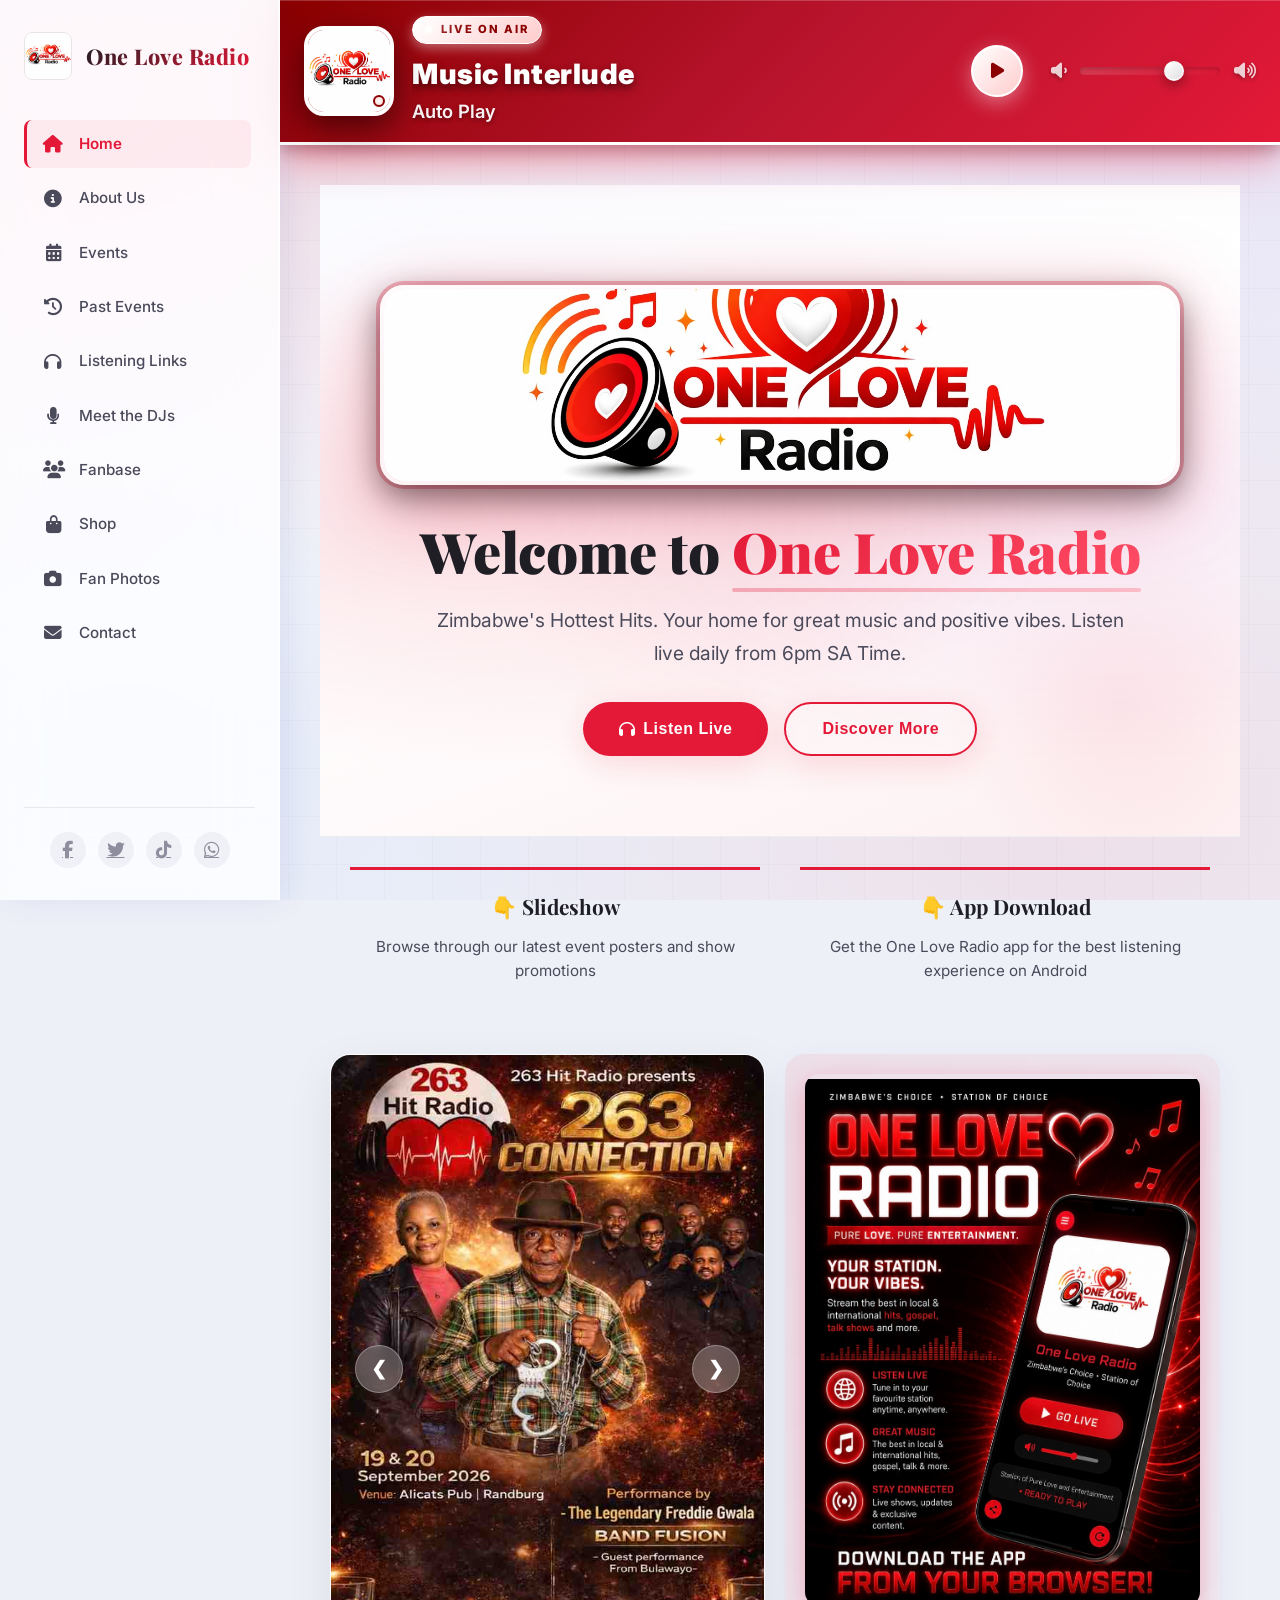
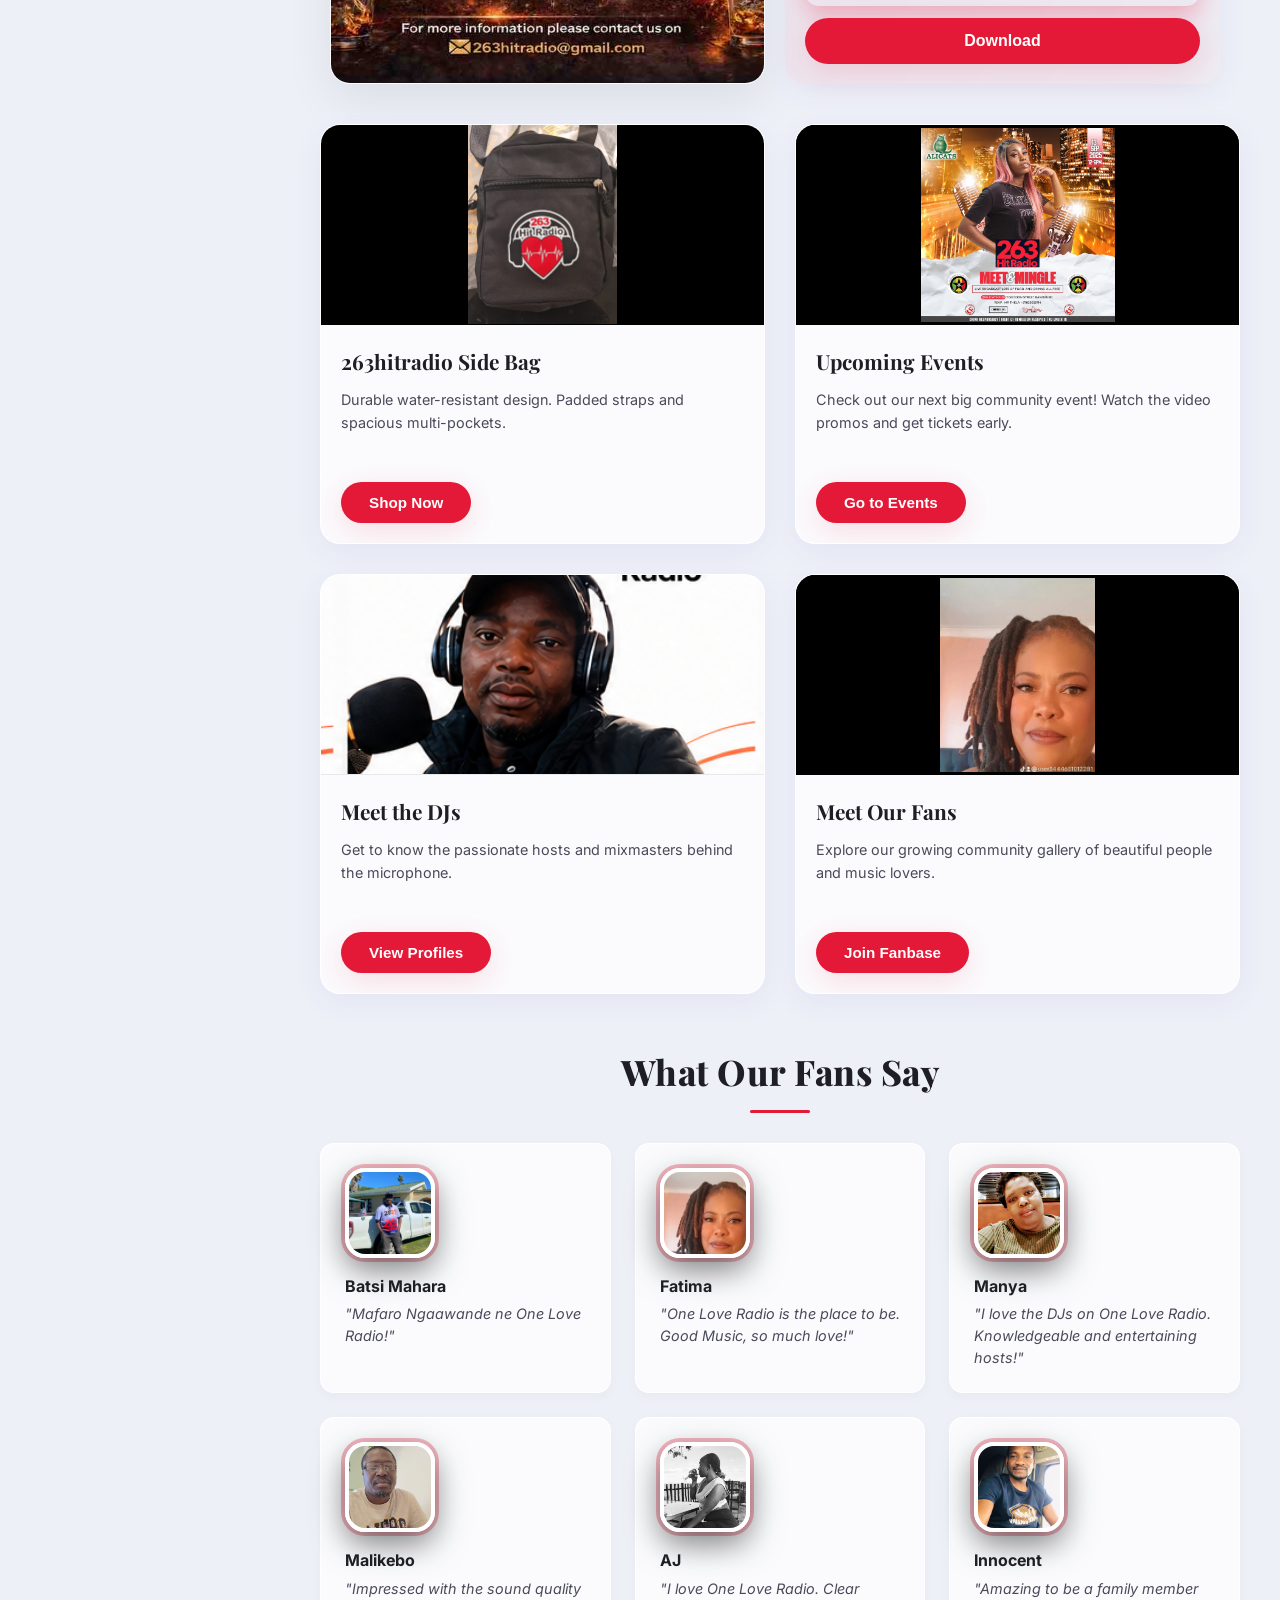
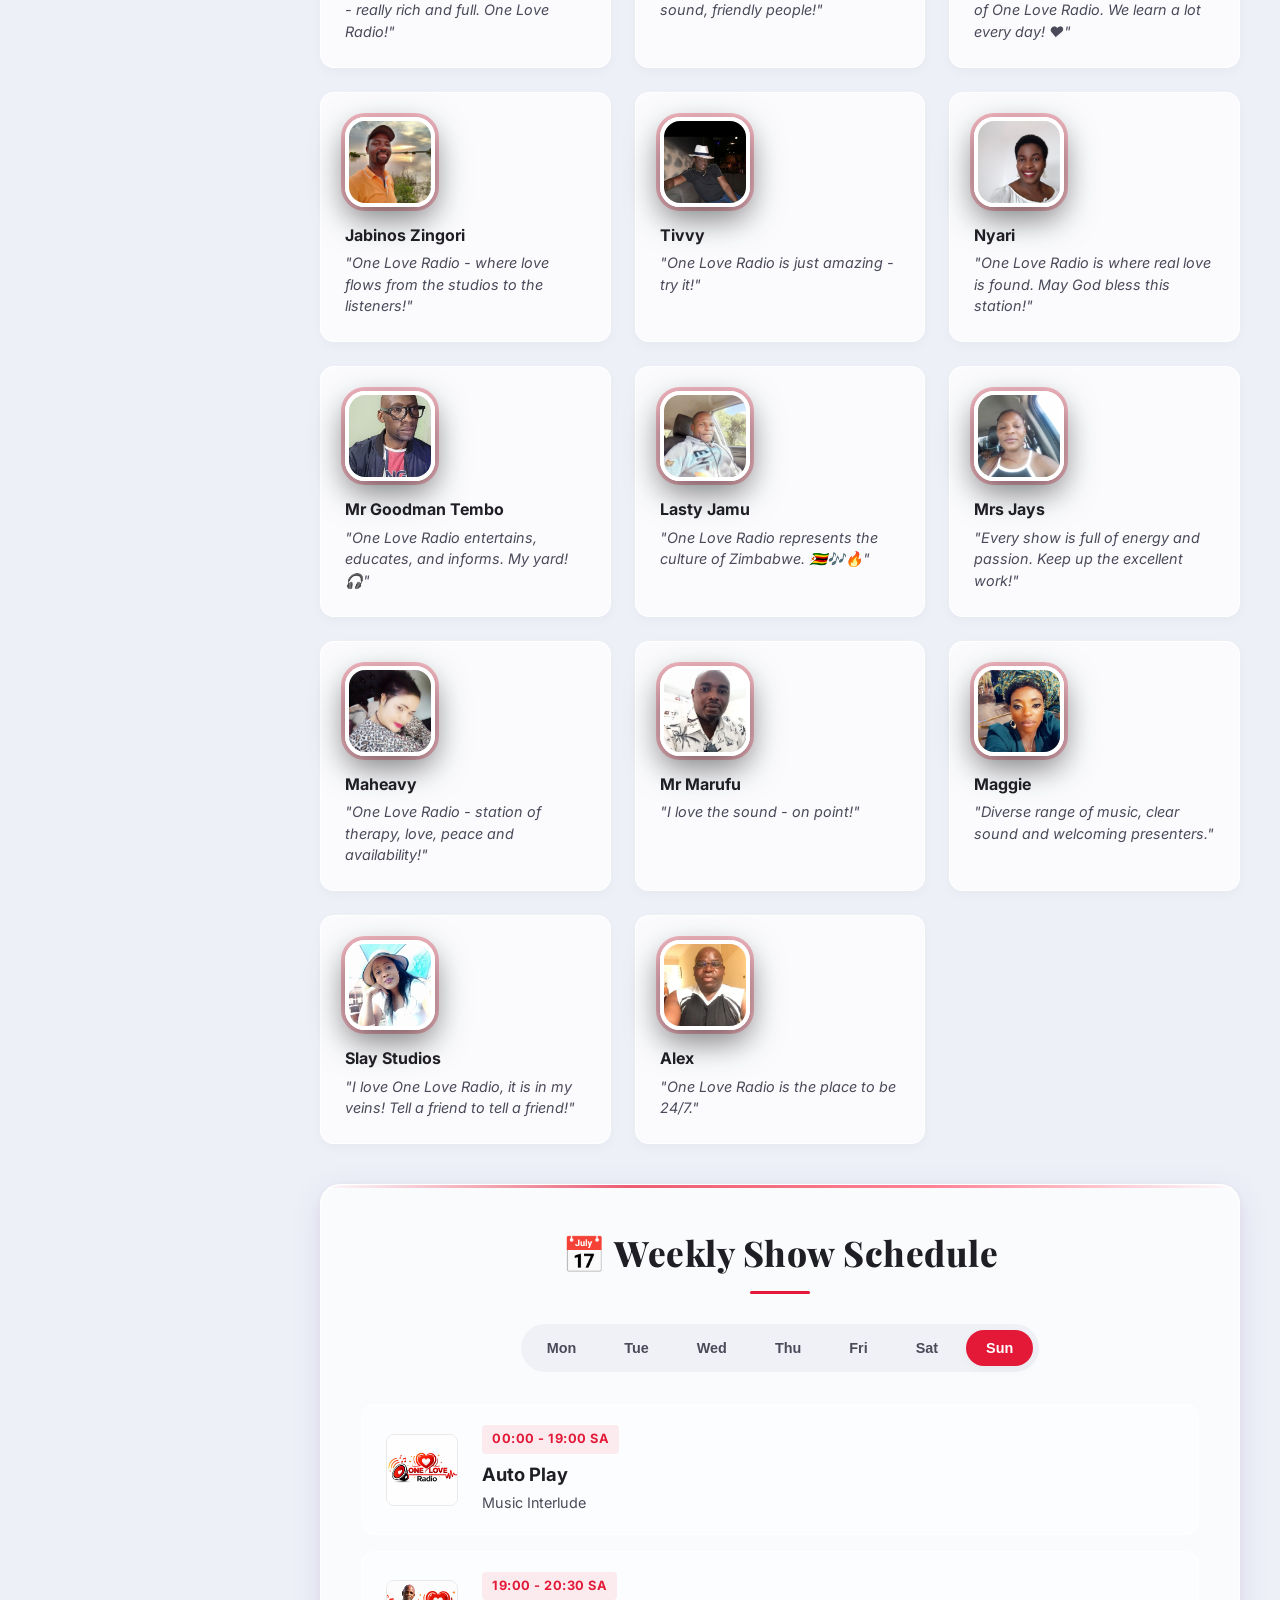
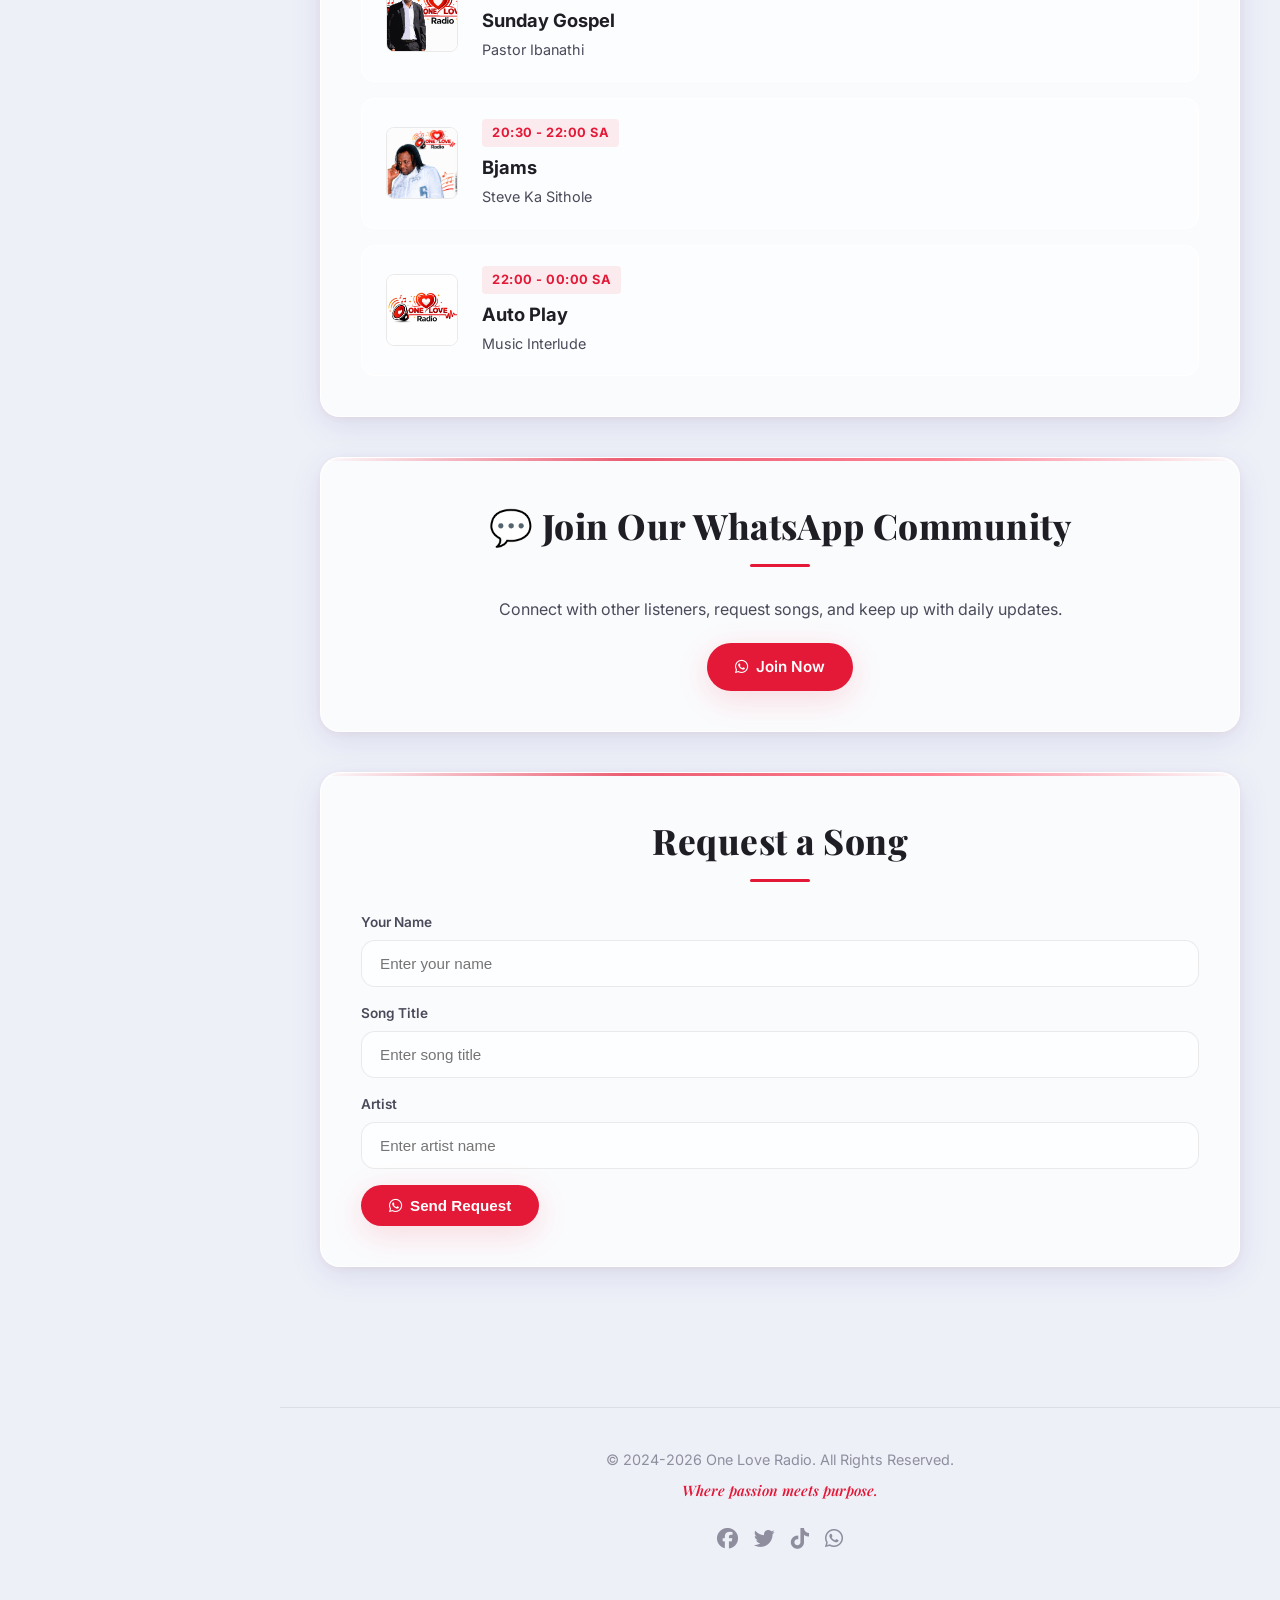
==== commit a57156f8: "last look hopefully last look hopefullyeeeey" ====
--- a/index.html
+++ b/index.html
@@ -53,8 +53,8 @@
                 <nav class="socials" aria-label="Sidebar social links">
                     <a href="https://facebook.com" target="_blank" rel="noopener noreferrer" aria-label="Facebook"><i class="fab fa-facebook-f"></i></a>
                     <a href="https://twitter.com" target="_blank" rel="noopener noreferrer" aria-label="Twitter"><i class="fab fa-twitter"></i></a>
-                    <a href="https://instagram.com" target="_blank" rel="noopener noreferrer" aria-label="Instagram"><i class="fab fa-instagram"></i></a>
                     <a href="https://tiktok.com" target="_blank" rel="noopener noreferrer" aria-label="TikTok"><i class="fab fa-tiktok"></i></a>
+                    <a href="https://wa.me/447850930017" target="_blank" rel="noopener noreferrer" aria-label="WhatsApp"><i class="fab fa-whatsapp"></i></a>
                 </nav>
             </div>
         </aside>
@@ -202,7 +202,7 @@
                             </div>
                         </div>
 
-                        <div class="block">
+                        <div class="block upcoming-events-block">
                             <div class="event-slideshow">
                                 <img src="images/263hitradioevent.jpg" alt="Upcoming Event" class="event-slide active">
                             </div>
@@ -215,14 +215,14 @@
 
                         <div class="block dj-slideshow-block">
                             <div class="dj-slideshow">
-                                <img src="images/dj Greatman.png" alt="Dj Greatman" class="dj-slide active">
-                                <img src="images/dj2.jpg" alt="Bamdiki Munya" class="dj-slide">
-                                <img src="images/dj7s.jpg" alt="Dj Lassi" class="dj-slide">
-                                <img src="images/Dj Black The Supreme.png" alt="Dj Black" class="dj-slide">
-                                <img src="images/DJ Thembie.jpeg" alt="DJ Thembie" class="dj-slide">
-                                <img src="images/dj5.jpg" alt="Dj Warren" class="dj-slide">
-                                <img src="images/dj3.jpg" alt="Steve Ka Sithole" class="dj-slide">
-                                <img src="images/pastor ibininathi sibanda.png" alt="Pastor Ibanathi" class="dj-slide">
+                                <img src="images/dj Greatman.svg" alt="Dj Greatman" class="dj-slide active">
+                                <img src="images/dj2.svg" alt="Bamdiki Munya" class="dj-slide">
+                                <img src="images/dj7s.svg" alt="Dj Lassi" class="dj-slide">
+                                <img src="images/Dj Black The Supreme.svg" alt="Dj Black" class="dj-slide">
+                                <img src="images/DJ Thembie.svg" alt="DJ Thembie" class="dj-slide">
+                                <img src="images/dj5.svg" alt="Dj Warren" class="dj-slide">
+                                <img src="images/dj3.svg" alt="Steve Ka Sithole" class="dj-slide">
+                                <img src="images/pastor ibininathi sibanda.svg" alt="Pastor Ibanathi" class="dj-slide">
                             </div>
                             <div class="block-content">
                                 <h3>Meet the DJs</h3>
@@ -231,7 +231,7 @@
                             </div>
                         </div>
 
-                        <div class="block">
+                        <div class="block meet-fans-block">
                             <div class="fan-slideshow">
                                 <img src="fan-photos/fan1 (1).jpeg" alt="Fan 1" class="slide active">
                                 <img src="fan-photos/fan1 (2).jpeg" alt="Fan 2" class="slide">
@@ -405,7 +405,7 @@
                                     </div>
                                 </div>
                                 <div class="schedule-card">
-                                    <img src="images/dj Greatman.png" alt="Dj Greatman" class="schedule-dj-thumb">
+                                    <img src="images/dj Greatman.svg" alt="Dj Greatman" class="schedule-dj-thumb">
                                     <div class="schedule-details">
                                         <span class="schedule-time">19:00 - 22:00 SA</span>
                                         <h3 class="schedule-show-name">Drive Time Radio</h3>
@@ -413,7 +413,7 @@
                                     </div>
                                 </div>
                                 <div class="schedule-card">
-                                    <img src="images/dj5.jpg" alt="Dj Warren" class="schedule-dj-thumb">
+                                    <img src="images/dj5.svg" alt="Dj Warren" class="schedule-dj-thumb">
                                     <div class="schedule-details">
                                         <span class="schedule-time">22:00 - 00:00 SA</span>
                                         <h3 class="schedule-show-name">Monday Mellow Madness</h3>
@@ -433,7 +433,7 @@
                                     </div>
                                 </div>
                                 <div class="schedule-card">
-                                    <img src="images/dj7s.jpg" alt="Dj Lassi" class="schedule-dj-thumb">
+                                    <img src="images/dj7s.svg" alt="Dj Lassi" class="schedule-dj-thumb">
                                     <div class="schedule-details">
                                         <span class="schedule-time">19:00 - 22:00 SA</span>
                                         <h3 class="schedule-show-name">263 Connection</h3>
@@ -441,7 +441,7 @@
                                     </div>
                                 </div>
                                 <div class="schedule-card">
-                                    <img src="images/Dj Black The Supreme.png" alt="Dj Black" class="schedule-dj-thumb">
+                                    <img src="images/Dj Black The Supreme.svg" alt="Dj Black" class="schedule-dj-thumb">
                                     <div class="schedule-details">
                                         <span class="schedule-time">22:00 - 00:00 SA</span>
                                         <h3 class="schedule-show-name">Revivals Jams</h3>
@@ -461,7 +461,7 @@
                                     </div>
                                 </div>
                                 <div class="schedule-card">
-                                    <img src="images/dj2.jpg" alt="Bamdiki Munya" class="schedule-dj-thumb">
+                                    <img src="images/dj2.svg" alt="Bamdiki Munya" class="schedule-dj-thumb">
                                     <div class="schedule-details">
                                         <span class="schedule-time">19:00 - 22:00 SA</span>
                                         <h3 class="schedule-show-name">Midweek Party</h3>
@@ -489,7 +489,7 @@
                                     </div>
                                 </div>
                                 <div class="schedule-card">
-                                    <img src="images/dj7s.jpg" alt="Dj Lassi" class="schedule-dj-thumb">
+                                    <img src="images/dj7s.svg" alt="Dj Lassi" class="schedule-dj-thumb">
                                     <div class="schedule-details">
                                         <span class="schedule-time">19:00 - 22:00 SA</span>
                                         <h3 class="schedule-show-name">The Rhythm Connect</h3>
@@ -497,7 +497,7 @@
                                     </div>
                                 </div>
                                 <div class="schedule-card">
-                                    <img src="images/Dj Black The Supreme.png" alt="Dj Black" class="schedule-dj-thumb">
+                                    <img src="images/Dj Black The Supreme.svg" alt="Dj Black" class="schedule-dj-thumb">
                                     <div class="schedule-details">
                                         <span class="schedule-time">22:00 - 00:00 SA</span>
                                         <h3 class="schedule-show-name">Lovers Jams</h3>
@@ -517,7 +517,7 @@
                                     </div>
                                 </div>
                                 <div class="schedule-card">
-                                    <img src="images/dj2.jpg" alt="Bamdiki Munya" class="schedule-dj-thumb">
+                                    <img src="images/dj2.svg" alt="Bamdiki Munya" class="schedule-dj-thumb">
                                     <div class="schedule-details">
                                         <span class="schedule-time">19:00 - 22:00 SA</span>
                                         <h3 class="schedule-show-name">The Weekend Crossover Show</h3>
@@ -525,7 +525,7 @@
                                     </div>
                                 </div>
                                 <div class="schedule-card">
-                                    <img src="images/dj5.jpg" alt="Dj Warren" class="schedule-dj-thumb">
+                                    <img src="images/dj5.svg" alt="Dj Warren" class="schedule-dj-thumb">
                                     <div class="schedule-details">
                                         <span class="schedule-time">22:00 - 00:00 SA</span>
                                         <h3 class="schedule-show-name">Friday Night Life</h3>
@@ -545,7 +545,7 @@
                                     </div>
                                 </div>
                                 <div class="schedule-card">
-                                    <img src="images/dj5.jpg" alt="Dj Warren" class="schedule-dj-thumb">
+                                    <img src="images/dj5.svg" alt="Dj Warren" class="schedule-dj-thumb">
                                     <div class="schedule-details">
                                         <span class="schedule-time">19:00 - 22:00 SA</span>
                                         <h3 class="schedule-show-name">SOS</h3>
@@ -553,7 +553,7 @@
                                     </div>
                                 </div>
                                 <div class="schedule-card">
-                                    <img src="images/dj3.jpg" alt="Steve Ka Sithole" class="schedule-dj-thumb">
+                                    <img src="images/dj3.svg" alt="Steve Ka Sithole" class="schedule-dj-thumb">
                                     <div class="schedule-details">
                                         <span class="schedule-time">22:00 - 00:00 SA</span>
                                         <h3 class="schedule-show-name">Bjams</h3>
@@ -573,7 +573,7 @@
                                     </div>
                                 </div>
                                 <div class="schedule-card">
-                                    <img src="images/pastor ibininathi sibanda.png" alt="Pastor Ibanathi" class="schedule-dj-thumb">
+                                    <img src="images/pastor ibininathi sibanda.svg" alt="Pastor Ibanathi" class="schedule-dj-thumb">
                                     <div class="schedule-details">
                                         <span class="schedule-time">19:00 - 20:30 SA</span>
                                         <h3 class="schedule-show-name">Sunday Gospel</h3>
@@ -581,7 +581,7 @@
                                     </div>
                                 </div>
                                 <div class="schedule-card">
-                                    <img src="images/dj3.jpg" alt="Steve Ka Sithole" class="schedule-dj-thumb">
+                                    <img src="images/dj3.svg" alt="Steve Ka Sithole" class="schedule-dj-thumb">
                                     <div class="schedule-details">
                                         <span class="schedule-time">20:30 - 22:00 SA</span>
                                         <h3 class="schedule-show-name">Bjams</h3>
@@ -651,11 +651,11 @@
                     
                     <div class="events-showcase" style="margin-bottom:40px;">
                         <div class="glass-card" style="padding:30px;">
-                            <h2 class="section-title">🎉 Current Event: 263 Connection</h2>
-                            <p style="text-align:center; color:var(--text-secondary); margin-bottom:30px; max-width:700px; margin-left:auto; margin-right:auto;">The ultimate radio experience is here. Join us for the 263 Connection event where music, culture, and community come together for an unforgettable experience.</p>
+                            <h2 class="section-title">🎉 Current Event: Band Fusion</h2>
+                            <p style="text-align:center; color:var(--text-secondary); margin-bottom:30px; max-width:700px; margin-left:auto; margin-right:auto;">An incredible live music experience that brought the community together.</p>
                             
                             <div class="event-poster-container" style="max-width:500px; margin:0 auto 30px auto; border-radius:var(--radius-md); overflow:hidden; box-shadow:var(--shadow-md); border:1px solid var(--border);">
-                                <img src="images/263 Connection Poster.png" alt="263 Connection Poster" class="event-poster-image" style="width:100%; height:auto; display:block;">
+                                <img src="images/fusionband.jpg" alt="Band Fusion Event" class="event-poster-image" style="width:100%; height:auto; display:block;">
                             </div>
                             
                             <p class="event-tagline" style="text-align:center; font-family:'Playfair Display', serif; font-size:1.3rem; font-weight:700; margin-bottom:30px; color:var(--primary);">263 Connection — Where passion meets purpose.</p>
@@ -816,9 +816,6 @@
                     <div class="glass-card" style="text-align:center;">
                         <h2 class="section-title">🎧 Altair Stream Player</h2>
                         <p style="color:var(--text-secondary); margin-bottom:25px;">Use the official Altair player for the best streaming experience with full controls.</p>
-                        <div style="position:relative; padding-bottom:56.25%; height:0; overflow:hidden; border-radius:var(--radius-md); border:1px solid var(--border); box-shadow:var(--shadow-md); max-width:640px; margin:0 auto 20px auto;">
-                            <iframe src="https://vega.streamerr.co/stationsite/263_hit_radio_" style="position:absolute; top:0; left:0; width:100%; height:100%; border:0;" allow="autoplay" title="Altair Stream Player"></iframe>
-                        </div>
                         <a href="https://vega.streamerr.co/stationsite/263_hit_radio_" target="_blank" rel="noopener noreferrer" class="cta" style="display:inline-flex; align-items:center; gap:8px;"><i class="fas fa-external-link-alt"></i> Open Fullscreen Player</a>
                     </div>
                     
@@ -907,7 +904,7 @@
                             
                             <div class="dj-card">
                                 <div class="dj-image-container">
-                                    <img src="images/dj Greatman.png" alt="Dj Greatman" class="dj-image">
+                                    <img src="images/dj Greatman.svg" alt="Dj Greatman" class="dj-image">
                                 </div>
                                 <div class="dj-info">
                                     <h3>Dj Greatman</h3>
@@ -923,7 +920,7 @@
                             
                             <div class="dj-card">
                                 <div class="dj-image-container">
-                                    <img src="images/dj2.jpg" alt="Bamdiki Munya" class="dj-image">
+                                    <img src="images/dj2.svg" alt="Bamdiki Munya" class="dj-image">
                                 </div>
                                 <div class="dj-info">
                                     <h3>Bamdiki Munya</h3>
@@ -939,7 +936,7 @@
                             
                             <div class="dj-card">
                                 <div class="dj-image-container">
-                                    <img src="images/dj7s.jpg" alt="Dj Lassi" class="dj-image">
+                                    <img src="images/dj7s.svg" alt="Dj Lassi" class="dj-image">
                                 </div>
                                 <div class="dj-info">
                                     <h3>Dj Lassi</h3>
@@ -955,7 +952,7 @@
 
                             <div class="dj-card">
                                 <div class="dj-image-container">
-                                    <img src="images/Dj Black The Supreme.png" alt="Dj Black" class="dj-image">
+                                    <img src="images/Dj Black The Supreme.svg" alt="Dj Black" class="dj-image">
                                 </div>
                                 <div class="dj-info">
                                     <h3>Dj Black</h3>
@@ -977,7 +974,7 @@
                             
                             <div class="dj-card">
                                 <div class="dj-image-container">
-                                    <img src="images/DJ Thembie.jpeg" alt="DJ Thembie" class="dj-image">
+                                    <img src="images/DJ Thembie.svg" alt="DJ Thembie" class="dj-image">
                                 </div>
                                 <div class="dj-info">
                                     <h3>DJ Thembie okaMpangazitha</h3>
@@ -993,7 +990,7 @@
                             
                             <div class="dj-card">
                                 <div class="dj-image-container">
-                                    <img src="images/dj5.jpg" alt="Dj Warren" class="dj-image">
+                                    <img src="images/dj5.svg" alt="Dj Warren" class="dj-image">
                                 </div>
                                 <div class="dj-info">
                                     <h3>Dj Warren</h3>
@@ -1009,7 +1006,7 @@
                             
                             <div class="dj-card">
                                 <div class="dj-image-container">
-                                    <img src="images/dj3.jpg" alt="Steve Ka Sithole" class="dj-image">
+                                    <img src="images/dj3.svg" alt="Steve Ka Sithole" class="dj-image">
                                 </div>
                                 <div class="dj-info">
                                     <h3>Steve Ka Sithole</h3>
@@ -1025,7 +1022,7 @@
                             
                             <div class="dj-card">
                                 <div class="dj-image-container">
-                                    <img src="images/pastor ibininathi sibanda.png" alt="Pastor Ibanathi" class="dj-image">
+                                    <img src="images/pastor ibininathi sibanda.svg" alt="Pastor Ibanathi" class="dj-image">
                                 </div>
                                 <div class="dj-info">
                                     <h3>Pastor Ibanathi</h3>
@@ -1062,16 +1059,16 @@
                         <div class="join-team">
                             <div class="join-text">
                                 <h3>DJ Applications Open!</h3>
-                                <p>We're always looking for talented DJs and presenters to join the One Love Radio family. If you've got skills on the decks and a passion for Zimbabwean music, we want to hear from you!</p>
+                                <p>We're always looking for talented DJs and presenters to join the One Love Radio family. If you've got skills on the decks and a passion for music, we want to hear from you!</p>
                                 <ul>
-                                    <li>Knowledge of Zimbabwean music genres</li>
+                                    <li>Knowledge of music genres</li>
                                     <li>Ability to engage listeners</li>
                                     <li>Professional attitude</li>
                                 </ul>
                                 <a href="#" class="cta" onclick="navigateToPage('contact'); return false;">View Profiles</a>
                             </div>
                             <div class="join-image">
-                                <img src="images/djappli.jpg" alt="DJ Booth">
+                                <img src="images/fusionband.jpg" alt="DJ Booth">
                                 <div class="image-support">
                                     <i class="fas fa-headphones"></i>
                                     <p>Studio Support Available</p>
@@ -1356,8 +1353,8 @@
                 <nav class="socials" aria-label="Footer social links">
                     <a href="https://facebook.com" target="_blank" rel="noopener noreferrer" aria-label="Facebook"><i class="fab fa-facebook" aria-hidden="true"></i></a>
                     <a href="https://twitter.com" target="_blank" rel="noopener noreferrer" aria-label="Twitter"><i class="fab fa-twitter" aria-hidden="true"></i></a>
-                    <a href="https://instagram.com" target="_blank" rel="noopener noreferrer" aria-label="Instagram"><i class="fab fa-instagram" aria-hidden="true"></i></a>
                     <a href="https://tiktok.com" target="_blank" rel="noopener noreferrer" aria-label="TikTok"><i class="fab fa-tiktok" aria-hidden="true"></i></a>
+                    <a href="https://wa.me/447850930017" target="_blank" rel="noopener noreferrer" aria-label="WhatsApp"><i class="fab fa-whatsapp" aria-hidden="true"></i></a>
                 </nav>
             </footer>
         </div>
@@ -1400,39 +1397,39 @@
     const djSchedule = [
         [ // Sunday (0)
             { start: [0, 0], end: [19, 0], dj: "Music Interlude", show: "Auto Play", img: "images/onelovelogo.jpeg" },
-            { start: [19, 0], end: [20, 30], dj: "Pastor Ibanathi", show: "Sunday Gospel", img: "images/pastor ibininathi sibanda.png" },
-            { start: [20, 30], end: [22, 0], dj: "Steve Ka Sithole", show: "Bjams", img: "images/dj3.jpg" },
+            { start: [19, 0], end: [20, 30], dj: "Pastor Ibanathi", show: "Sunday Gospel", img: "images/pastor ibininathi sibanda.svg" },
+            { start: [20, 30], end: [22, 0], dj: "Steve Ka Sithole", show: "Bjams", img: "images/dj3.svg" },
             { start: [22, 0], end: [24, 0], dj: "Music Interlude", show: "Auto Play", img: "images/onelovelogo.jpeg" }
         ],
         [ // Monday (1)
             { start: [0, 0], end: [19, 0], dj: "Music Interlude", show: "Auto Play", img: "images/onelovelogo.jpeg" },
-            { start: [19, 0], end: [22, 0], dj: "Dj Greatman", show: "Drive Time Radio", img: "images/dj Greatman.png" },
-            { start: [22, 0], end: [24, 0], dj: "Dj Warren", show: "Monday Mellow Madness", img: "images/dj5.jpg" }
+            { start: [19, 0], end: [22, 0], dj: "Dj Greatman", show: "Drive Time Radio", img: "images/dj Greatman.svg" },
+            { start: [22, 0], end: [24, 0], dj: "Dj Warren", show: "Monday Mellow Madness", img: "images/dj5.svg" }
         ],
         [ // Tuesday (2)
             { start: [0, 0], end: [19, 0], dj: "Music Interlude", show: "Auto Play", img: "images/onelovelogo.jpeg" },
-            { start: [19, 0], end: [22, 0], dj: "Dj Lassi", show: "263 Connection", img: "images/dj7s.jpg" },
-            { start: [22, 0], end: [24, 0], dj: "Dj Black", show: "Revivals jams", img: "images/Dj Black The Supreme.png" }
+            { start: [19, 0], end: [22, 0], dj: "Dj Lassi", show: "263 Connection", img: "images/dj7s.svg" },
+            { start: [22, 0], end: [24, 0], dj: "Dj Black", show: "Revivals jams", img: "images/Dj Black The Supreme.svg" }
         ],
         [ // Wednesday (3)
             { start: [0, 0], end: [19, 0], dj: "Music Interlude", show: "Auto Play", img: "images/onelovelogo.jpeg" },
-            { start: [19, 0], end: [22, 0], dj: "Bamdiki Munya", show: "Midweek Party", img: "images/dj2.jpg" },
+            { start: [19, 0], end: [22, 0], dj: "Bamdiki Munya", show: "Midweek Party", img: "images/dj2.svg" },
             { start: [22, 0], end: [24, 0], dj: "Guest Dj", show: "Guest Dj", img: "images/onelovelogo.jpeg" }
         ],
         [ // Thursday (4)
             { start: [0, 0], end: [19, 0], dj: "Music Interlude", show: "Auto Play", img: "images/onelovelogo.jpeg" },
-            { start: [19, 0], end: [22, 0], dj: "Dj Lassi", show: "The Rhythm Connect", img: "images/dj7s.jpg" },
-            { start: [22, 0], end: [24, 0], dj: "Dj Black", show: "Lovers jams", img: "images/Dj Black The Supreme.png" }
+            { start: [19, 0], end: [22, 0], dj: "Dj Lassi", show: "The Rhythm Connect", img: "images/dj7s.svg" },
+            { start: [22, 0], end: [24, 0], dj: "Dj Black", show: "Lovers jams", img: "images/Dj Black The Supreme.svg" }
         ],
         [ // Friday (5)
             { start: [0, 0], end: [19, 0], dj: "Music Interlude", show: "Auto Play", img: "images/onelovelogo.jpeg" },
-            { start: [19, 0], end: [22, 0], dj: "Bamdiki Munya", show: "The weekend crossover show", img: "images/dj2.jpg" },
-            { start: [22, 0], end: [24, 0], dj: "Dj Warren", show: "Friday Night Life", img: "images/dj5.jpg" }
+            { start: [19, 0], end: [22, 0], dj: "Bamdiki Munya", show: "The weekend crossover show", img: "images/dj2.svg" },
+            { start: [22, 0], end: [24, 0], dj: "Dj Warren", show: "Friday Night Life", img: "images/dj5.svg" }
         ],
         [ // Saturday (6)
             { start: [0, 0], end: [19, 0], dj: "Music Interlude", show: "Auto Play", img: "images/onelovelogo.jpeg" },
-            { start: [19, 0], end: [22, 0], dj: "Dj Warren", show: "SOS", img: "images/dj5.jpg" },
-            { start: [22, 0], end: [24, 0], dj: "Steve Ka Sithole", show: "Bjams", img: "images/dj3.jpg" }
+            { start: [19, 0], end: [22, 0], dj: "Dj Warren", show: "SOS", img: "images/dj5.svg" },
+            { start: [22, 0], end: [24, 0], dj: "Steve Ka Sithole", show: "Bjams", img: "images/dj3.svg" }
         ]
     ];
     const autoDjPhoto = "images/onelovelogo.jpeg";
--- a/css/style.css
+++ b/css/style.css
@@ -678,6 +678,24 @@
 }
 
 /* ==========================================================================
+   🖼️ EVENT & FAN PHOTO BORDERS
+   ========================================================================== */
+.event-slideshow img,
+.fan-slideshow img,
+.fan-card img {
+  border: 3px solid #000000;
+  box-sizing: border-box;
+}
+
+/* ==========================================================================
+   🖼️ DJ IMAGE BORDERS
+   ========================================================================== */
+.dj-image-container img {
+  border: 3px solid #000000;
+  box-sizing: border-box;
+}
+
+/* ==========================================================================
    🧩 MAIN CONTENT SECTIONS
    ========================================================================== */
 #content {
@@ -1326,6 +1344,7 @@
   height: 100%;
   object-fit: cover;
   background: #000;
+  display: block;
 }
 
 .slide-label {
@@ -1443,14 +1462,12 @@
   transition: all var(--transition);
   display: flex;
   flex-direction: column;
-}
-
-.block img, 
-.block .dj-slideshow, 
-.block .fan-slideshow,
-.block .event-slideshow {
-  width: 100%;
-  height: 320px;
+  height: 420px;
+}
+
+.block > img {
+  width: 100%;
+  height: 200px;
   object-fit: contain;
   background: #000;
   border-bottom: 1px solid var(--border-dark);
@@ -1458,6 +1475,48 @@
   overflow: hidden;
 }
 
+.block .dj-slideshow {
+  width: 100%;
+  height: 200px;
+  border-bottom: 1px solid var(--border-dark);
+  background: transparent;
+  position: relative;
+  overflow: hidden;
+}
+
+.block .fan-slideshow,
+.block .event-slideshow {
+  width: 100%;
+  height: 200px;
+  border-bottom: 1px solid var(--border-dark);
+  background: #000;
+  position: relative;
+  overflow: hidden;
+}
+
+.block .dj-slideshow img {
+  position: absolute;
+  top: 0;
+  left: 0;
+  width: 100%;
+  height: 100%;
+  object-fit: cover;
+  border: none;
+  box-sizing: border-box;
+}
+
+.block .fan-slideshow img,
+.block .event-slideshow img {
+  position: absolute;
+  top: 0;
+  left: 0;
+  width: 100%;
+  height: 100%;
+  object-fit: contain;
+  border: none;
+  box-sizing: border-box;
+}
+
 .block:hover {
   transform: translateY(-4px);
   box-shadow: var(--shadow-lg), var(--shadow-glow);
@@ -1465,25 +1524,30 @@
 }
 
 .block-content {
-  padding: 30px;
+  padding: 20px;
   flex: 1;
   display: flex;
   flex-direction: column;
+  overflow: hidden;
 }
 
 .block-content h3 {
   font-family: 'Playfair Display', serif;
-  font-size: 1.5rem;
+  font-size: 1.3rem;
   font-weight: 700;
-  margin-bottom: 12px;
+  margin-bottom: 10px;
   color: var(--text);
 }
 
 .block-content p {
   color: var(--text-secondary);
-  font-size: 0.95rem;
-  margin-bottom: 24px;
+  font-size: 0.9rem;
+  margin-bottom: 16px;
   flex: 1;
+  overflow: hidden;
+  display: -webkit-box;
+  -webkit-line-clamp: 3;
+  -webkit-box-orient: vertical;
 }
 
 /* CTA BUTTONS */
@@ -1517,10 +1581,20 @@
 }
 
 /* Slide Transition Animations for Block Slideshows */
-.dj-slideshow img, .fan-slideshow img, .event-slideshow img {
+.dj-slideshow img {
   position: absolute;
   top: 0; left: 0;
   width: 100%; height: 100%;
+  object-fit: cover;
+  opacity: 0;
+  transition: opacity 1s ease-in-out;
+}
+
+.fan-slideshow img, .event-slideshow img {
+  position: absolute;
+  top: 0; left: 0;
+  width: 100%; height: 100%;
+  object-fit: contain;
   opacity: 0;
   transition: opacity 1s ease-in-out;
 }
@@ -1657,6 +1731,7 @@
   border-radius: var(--radius-sm);
   object-fit: cover;
   border: 1px solid var(--border-dark);
+  flex-shrink: 0;
 }
 
 .schedule-details {
@@ -1739,6 +1814,7 @@
   width: 100%;
   height: 100%;
   object-fit: cover;
+  background: #000;
 }
 
 .dj-info {
@@ -2228,6 +2304,31 @@
   0% { transform: scale(1); box-shadow: 0 0 0 0 rgba(227, 25, 55, 0.4); }
   70% { transform: scale(1.15); box-shadow: 0 0 0 5px rgba(227, 25, 55, 0); }
   100% { transform: scale(1); box-shadow: 0 0 0 0 rgba(227, 25, 55, 0); }
+}
+
+/* ==========================================================================
+   🖼️ UPCOMING EVENTS & MEET OUR FANS BLOCKS
+   ========================================================================== */
+.upcoming-events-block .event-slideshow,
+.meet-fans-block .fan-slideshow {
+  border: 3px solid #000;
+  box-sizing: border-box;
+  overflow: hidden;
+  position: relative;
+  height: 200px;
+  background: #000;
+}
+
+.upcoming-events-block .event-slideshow img,
+.meet-fans-block .fan-slideshow img {
+  position: absolute;
+  top: 0;
+  left: 0;
+  width: 100%;
+  height: 100%;
+  object-fit: contain;
+  border: none;
+  box-sizing: border-box;
 }
 
 /* ==========================================================================
@@ -2576,7 +2677,8 @@
   
   .dj-image-container {
     width: 100%;
-    height: 200px;
+    height: 220px;
+    aspect-ratio: auto;
   }
   
   .dj-info {
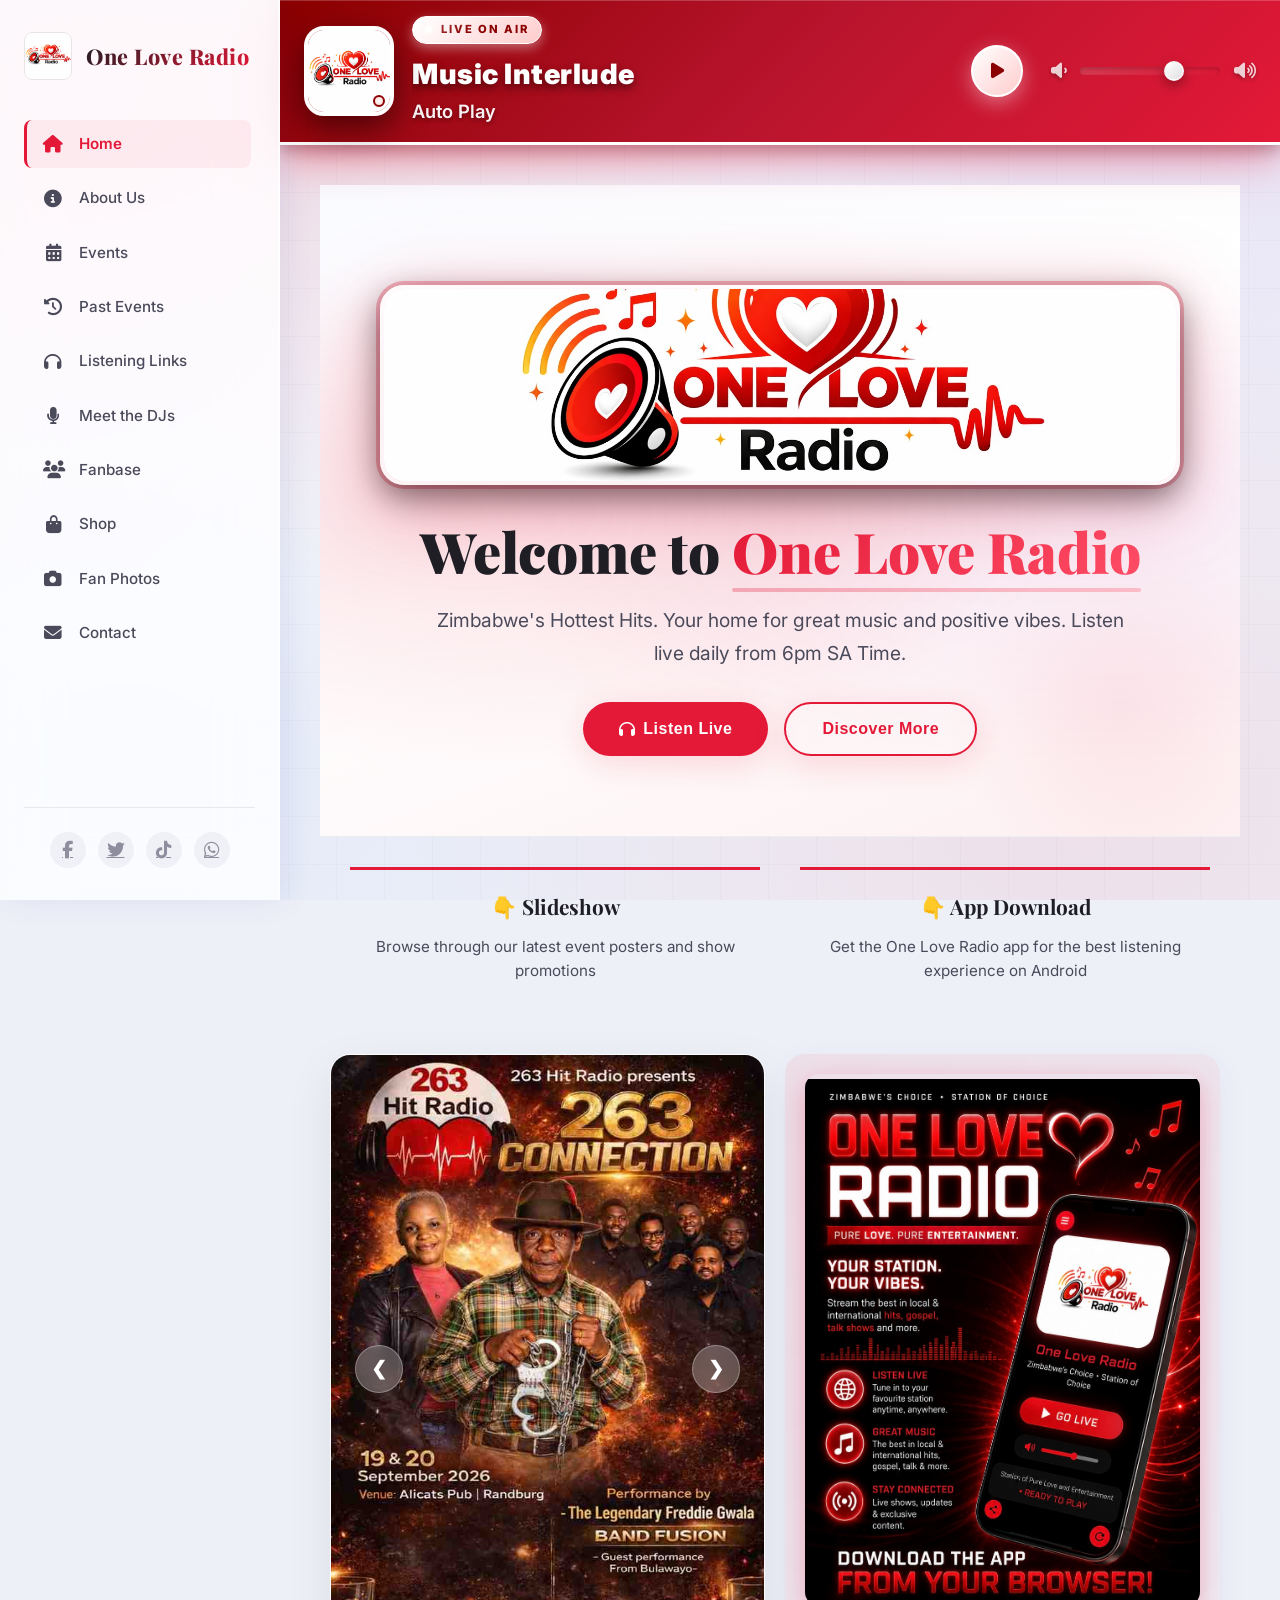
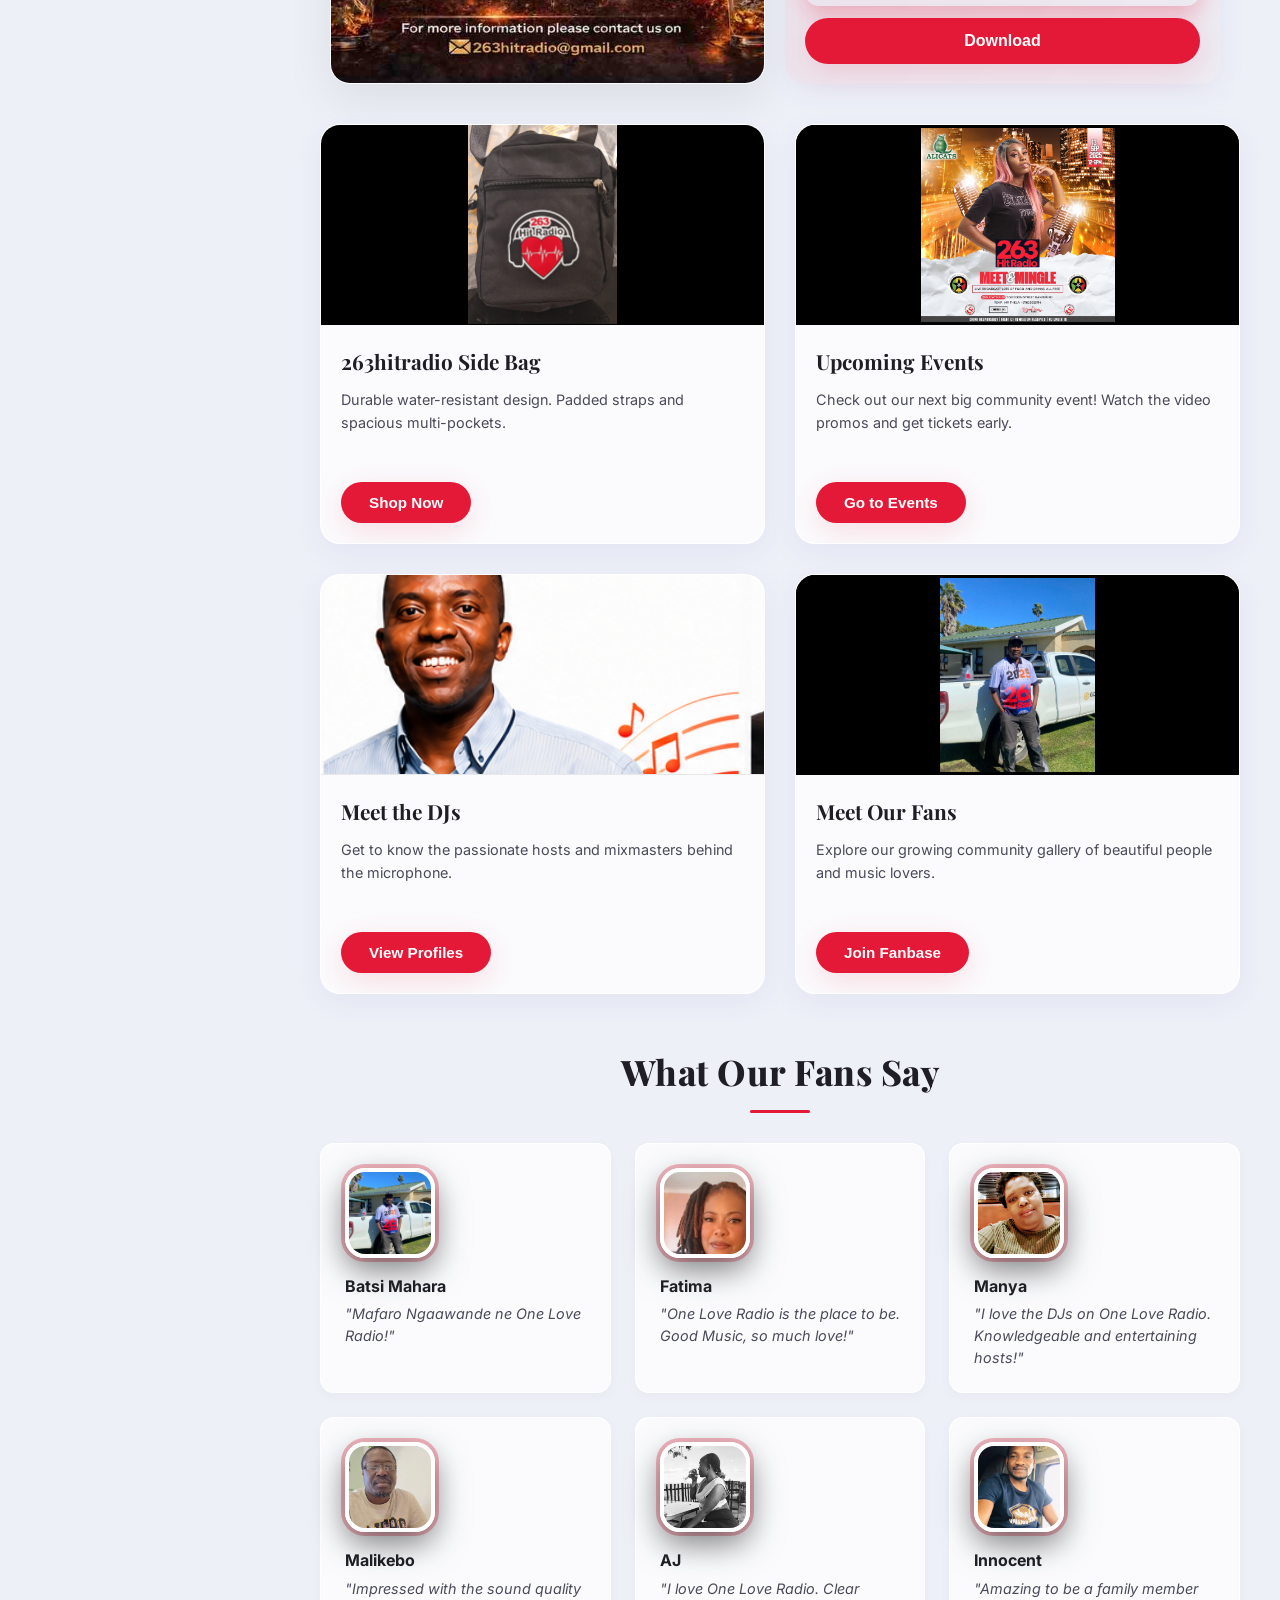
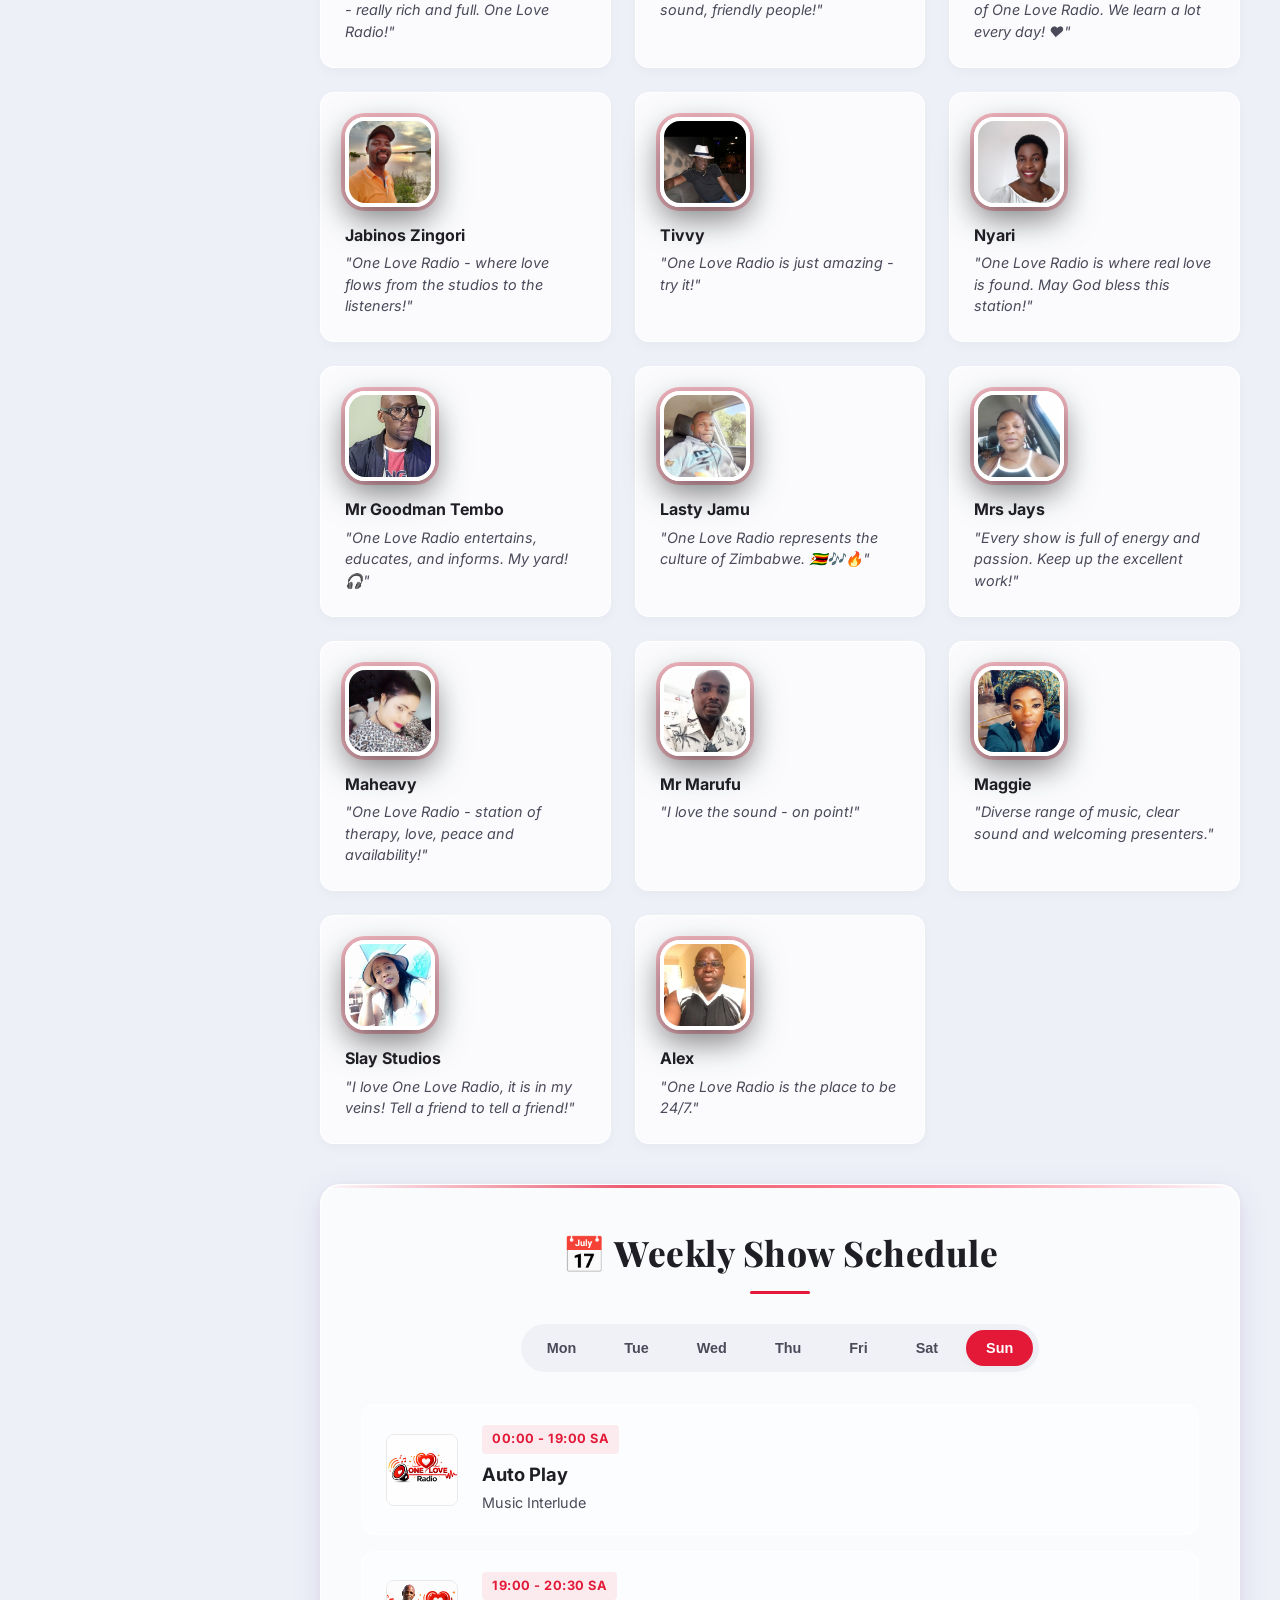
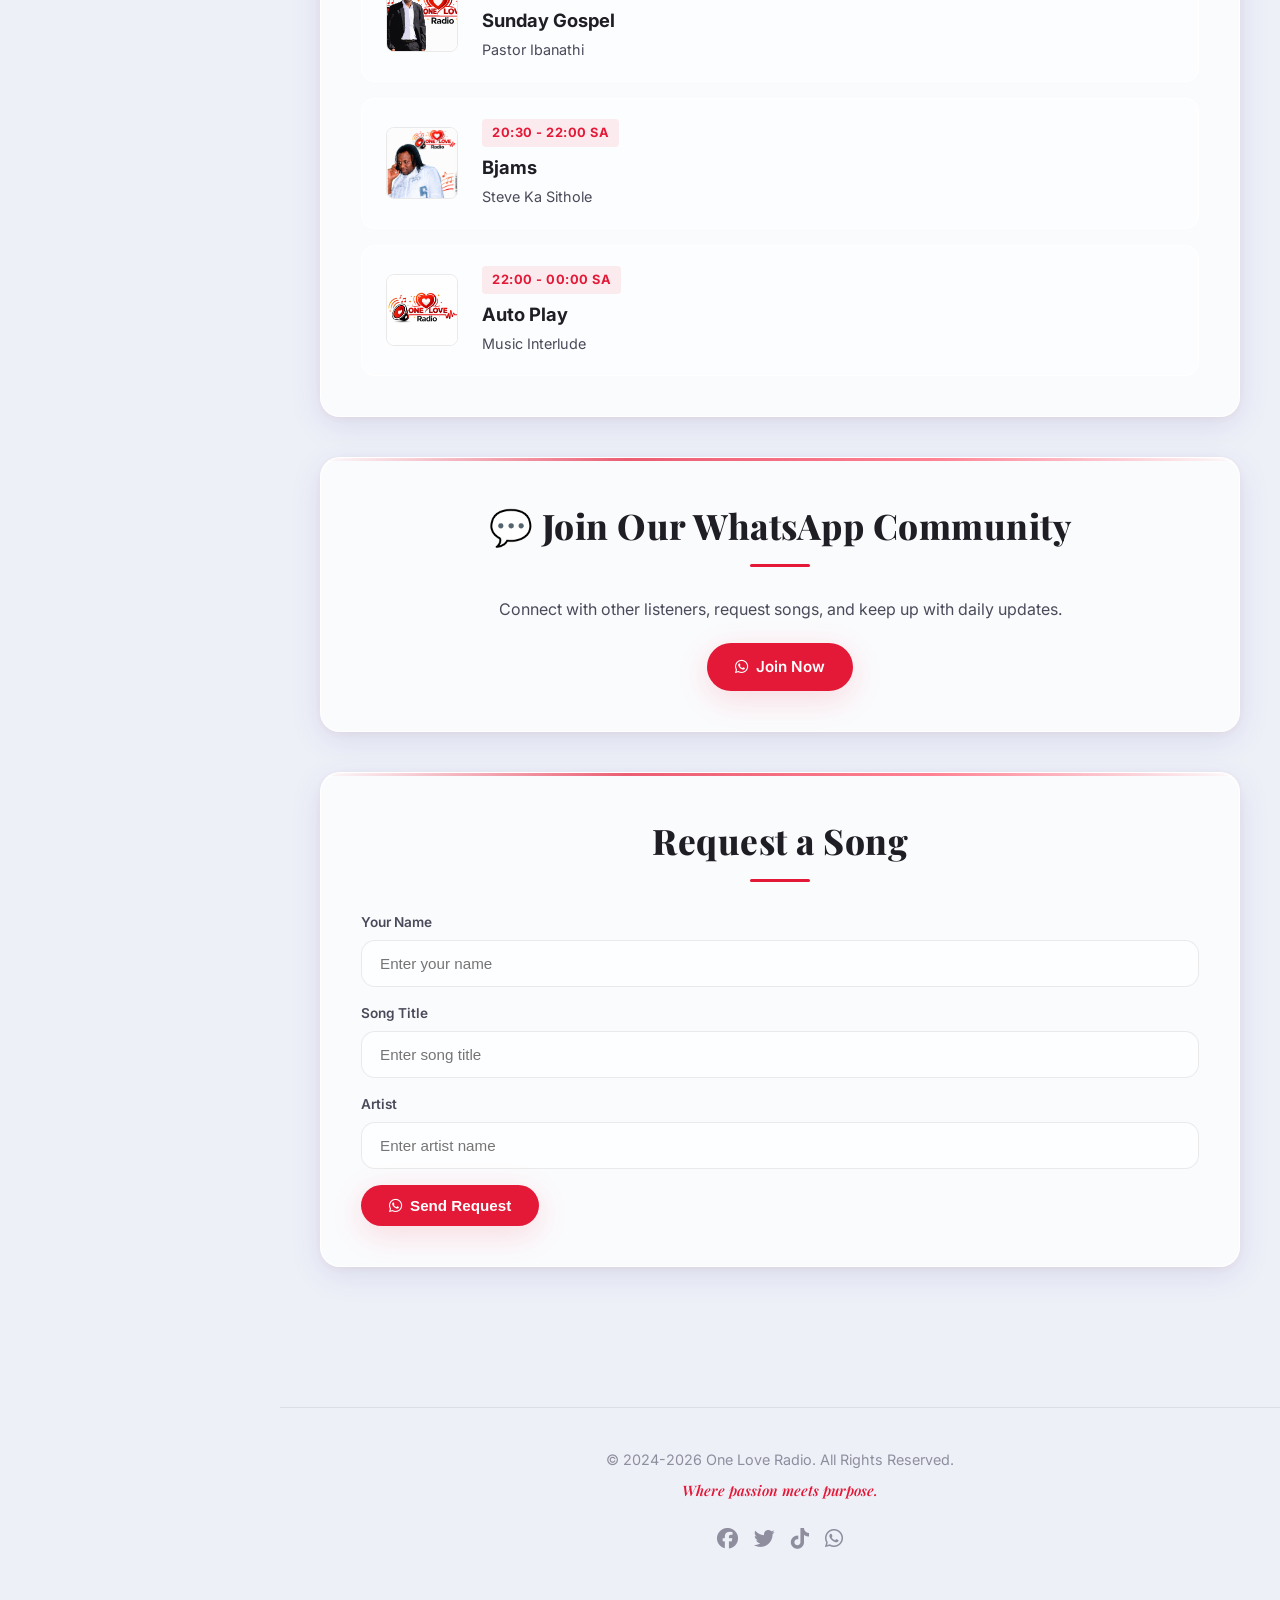
==== commit a265a402: "usage usage" ====
--- a/index.html
+++ b/index.html
@@ -215,14 +215,14 @@
 
                         <div class="block dj-slideshow-block">
                             <div class="dj-slideshow">
-                                <img src="images/dj Greatman.svg" alt="Dj Greatman" class="dj-slide active">
+                                <img src="images/dj_Greatman.svg" alt="Dj Greatman" class="dj-slide active">
                                 <img src="images/dj2.svg" alt="Bamdiki Munya" class="dj-slide">
                                 <img src="images/dj7s.svg" alt="Dj Lassi" class="dj-slide">
-                                <img src="images/Dj Black The Supreme.svg" alt="Dj Black" class="dj-slide">
-                                <img src="images/DJ Thembie.svg" alt="DJ Thembie" class="dj-slide">
+                                <img src="images/Dj_Black_The_Supreme.svg" alt="Dj Black" class="dj-slide">
+                                <img src="images/DJ_Thembie.svg" alt="DJ Thembie" class="dj-slide">
                                 <img src="images/dj5.svg" alt="Dj Warren" class="dj-slide">
                                 <img src="images/dj3.svg" alt="Steve Ka Sithole" class="dj-slide">
-                                <img src="images/pastor ibininathi sibanda.svg" alt="Pastor Ibanathi" class="dj-slide">
+                                <img src="images/pastor_ibininathi_sibanda.svg" alt="Pastor Ibanathi" class="dj-slide">
                             </div>
                             <div class="block-content">
                                 <h3>Meet the DJs</h3>
@@ -405,7 +405,7 @@
                                     </div>
                                 </div>
                                 <div class="schedule-card">
-                                    <img src="images/dj Greatman.svg" alt="Dj Greatman" class="schedule-dj-thumb">
+                                    <img src="images/dj_Greatman.svg" alt="Dj Greatman" class="schedule-dj-thumb">
                                     <div class="schedule-details">
                                         <span class="schedule-time">19:00 - 22:00 SA</span>
                                         <h3 class="schedule-show-name">Drive Time Radio</h3>
@@ -441,7 +441,7 @@
                                     </div>
                                 </div>
                                 <div class="schedule-card">
-                                    <img src="images/Dj Black The Supreme.svg" alt="Dj Black" class="schedule-dj-thumb">
+                                    <img src="images/Dj_Black_The_Supreme.svg" alt="Dj Black" class="schedule-dj-thumb">
                                     <div class="schedule-details">
                                         <span class="schedule-time">22:00 - 00:00 SA</span>
                                         <h3 class="schedule-show-name">Revivals Jams</h3>
@@ -497,7 +497,7 @@
                                     </div>
                                 </div>
                                 <div class="schedule-card">
-                                    <img src="images/Dj Black The Supreme.svg" alt="Dj Black" class="schedule-dj-thumb">
+                                    <img src="images/Dj_Black_The_Supreme.svg" alt="Dj Black" class="schedule-dj-thumb">
                                     <div class="schedule-details">
                                         <span class="schedule-time">22:00 - 00:00 SA</span>
                                         <h3 class="schedule-show-name">Lovers Jams</h3>
@@ -573,7 +573,7 @@
                                     </div>
                                 </div>
                                 <div class="schedule-card">
-                                    <img src="images/pastor ibininathi sibanda.svg" alt="Pastor Ibanathi" class="schedule-dj-thumb">
+                                    <img src="images/pastor_ibininathi_sibanda.svg" alt="Pastor Ibanathi" class="schedule-dj-thumb">
                                     <div class="schedule-details">
                                         <span class="schedule-time">19:00 - 20:30 SA</span>
                                         <h3 class="schedule-show-name">Sunday Gospel</h3>
@@ -904,7 +904,7 @@
                             
                             <div class="dj-card">
                                 <div class="dj-image-container">
-                                    <img src="images/dj Greatman.svg" alt="Dj Greatman" class="dj-image">
+                                    <img src="images/dj_Greatman.svg" alt="Dj Greatman" class="dj-image">
                                 </div>
                                 <div class="dj-info">
                                     <h3>Dj Greatman</h3>
@@ -952,7 +952,7 @@
 
                             <div class="dj-card">
                                 <div class="dj-image-container">
-                                    <img src="images/Dj Black The Supreme.svg" alt="Dj Black" class="dj-image">
+                                    <img src="images/Dj_Black_The_Supreme.svg" alt="Dj Black" class="dj-image">
                                 </div>
                                 <div class="dj-info">
                                     <h3>Dj Black</h3>
@@ -974,7 +974,7 @@
                             
                             <div class="dj-card">
                                 <div class="dj-image-container">
-                                    <img src="images/DJ Thembie.svg" alt="DJ Thembie" class="dj-image">
+                                    <img src="images/DJ_Thembie.svg" alt="DJ Thembie" class="dj-image">
                                 </div>
                                 <div class="dj-info">
                                     <h3>DJ Thembie okaMpangazitha</h3>
@@ -1022,7 +1022,7 @@
                             
                             <div class="dj-card">
                                 <div class="dj-image-container">
-                                    <img src="images/pastor ibininathi sibanda.svg" alt="Pastor Ibanathi" class="dj-image">
+                                    <img src="images/pastor_ibininathi_sibanda.svg" alt="Pastor Ibanathi" class="dj-image">
                                 </div>
                                 <div class="dj-info">
                                     <h3>Pastor Ibanathi</h3>
@@ -1397,19 +1397,19 @@
     const djSchedule = [
         [ // Sunday (0)
             { start: [0, 0], end: [19, 0], dj: "Music Interlude", show: "Auto Play", img: "images/onelovelogo.jpeg" },
-            { start: [19, 0], end: [20, 30], dj: "Pastor Ibanathi", show: "Sunday Gospel", img: "images/pastor ibininathi sibanda.svg" },
+            { start: [19, 0], end: [20, 30], dj: "Pastor Ibanathi", show: "Sunday Gospel", img: "images/pastor_ibininathi_sibanda.svg" },
             { start: [20, 30], end: [22, 0], dj: "Steve Ka Sithole", show: "Bjams", img: "images/dj3.svg" },
             { start: [22, 0], end: [24, 0], dj: "Music Interlude", show: "Auto Play", img: "images/onelovelogo.jpeg" }
         ],
         [ // Monday (1)
             { start: [0, 0], end: [19, 0], dj: "Music Interlude", show: "Auto Play", img: "images/onelovelogo.jpeg" },
-            { start: [19, 0], end: [22, 0], dj: "Dj Greatman", show: "Drive Time Radio", img: "images/dj Greatman.svg" },
+            { start: [19, 0], end: [22, 0], dj: "Dj Greatman", show: "Drive Time Radio", img: "images/dj_Greatman.svg" },
             { start: [22, 0], end: [24, 0], dj: "Dj Warren", show: "Monday Mellow Madness", img: "images/dj5.svg" }
         ],
         [ // Tuesday (2)
             { start: [0, 0], end: [19, 0], dj: "Music Interlude", show: "Auto Play", img: "images/onelovelogo.jpeg" },
             { start: [19, 0], end: [22, 0], dj: "Dj Lassi", show: "263 Connection", img: "images/dj7s.svg" },
-            { start: [22, 0], end: [24, 0], dj: "Dj Black", show: "Revivals jams", img: "images/Dj Black The Supreme.svg" }
+            { start: [22, 0], end: [24, 0], dj: "Dj Black", show: "Revivals jams", img: "images/Dj_Black_The_Supreme.svg" }
         ],
         [ // Wednesday (3)
             { start: [0, 0], end: [19, 0], dj: "Music Interlude", show: "Auto Play", img: "images/onelovelogo.jpeg" },
@@ -1419,7 +1419,7 @@
         [ // Thursday (4)
             { start: [0, 0], end: [19, 0], dj: "Music Interlude", show: "Auto Play", img: "images/onelovelogo.jpeg" },
             { start: [19, 0], end: [22, 0], dj: "Dj Lassi", show: "The Rhythm Connect", img: "images/dj7s.svg" },
-            { start: [22, 0], end: [24, 0], dj: "Dj Black", show: "Lovers jams", img: "images/Dj Black The Supreme.svg" }
+            { start: [22, 0], end: [24, 0], dj: "Dj Black", show: "Lovers jams", img: "images/Dj_Black_The_Supreme.svg" }
         ],
         [ // Friday (5)
             { start: [0, 0], end: [19, 0], dj: "Music Interlude", show: "Auto Play", img: "images/onelovelogo.jpeg" },
